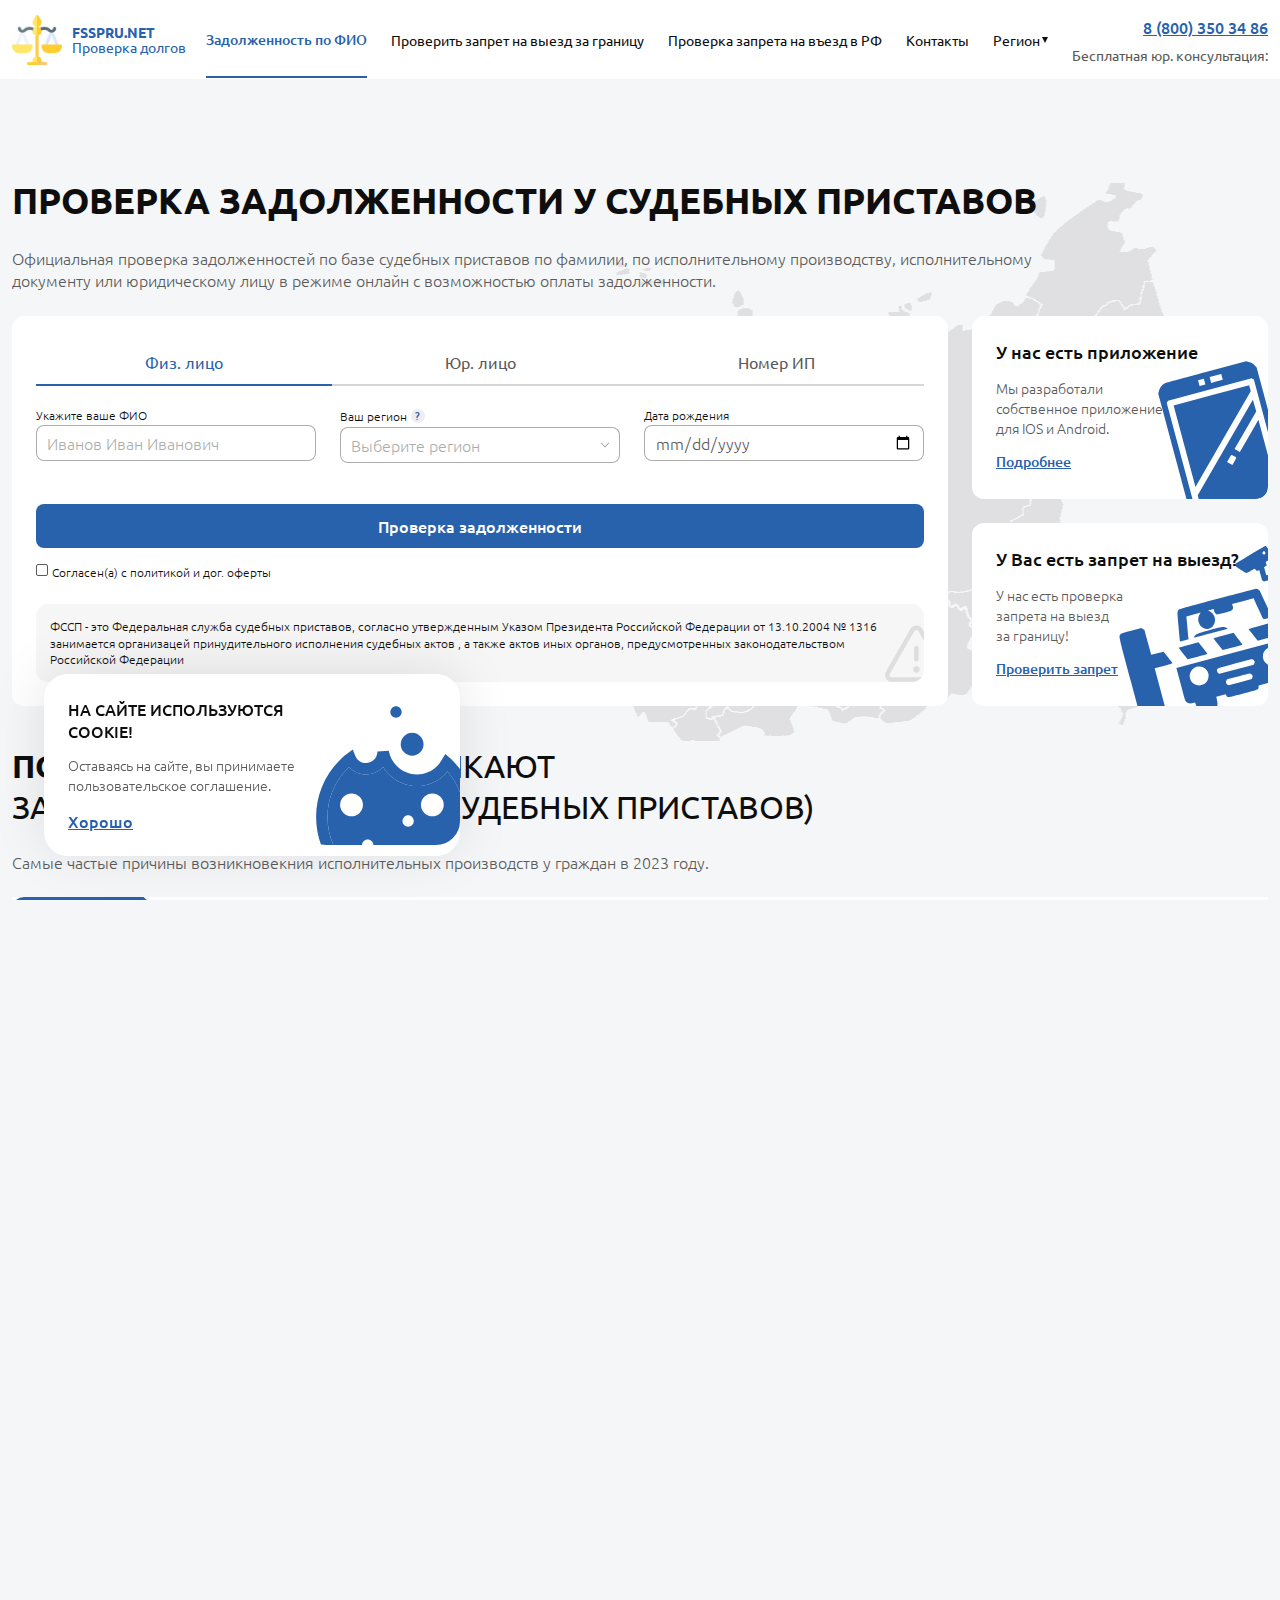
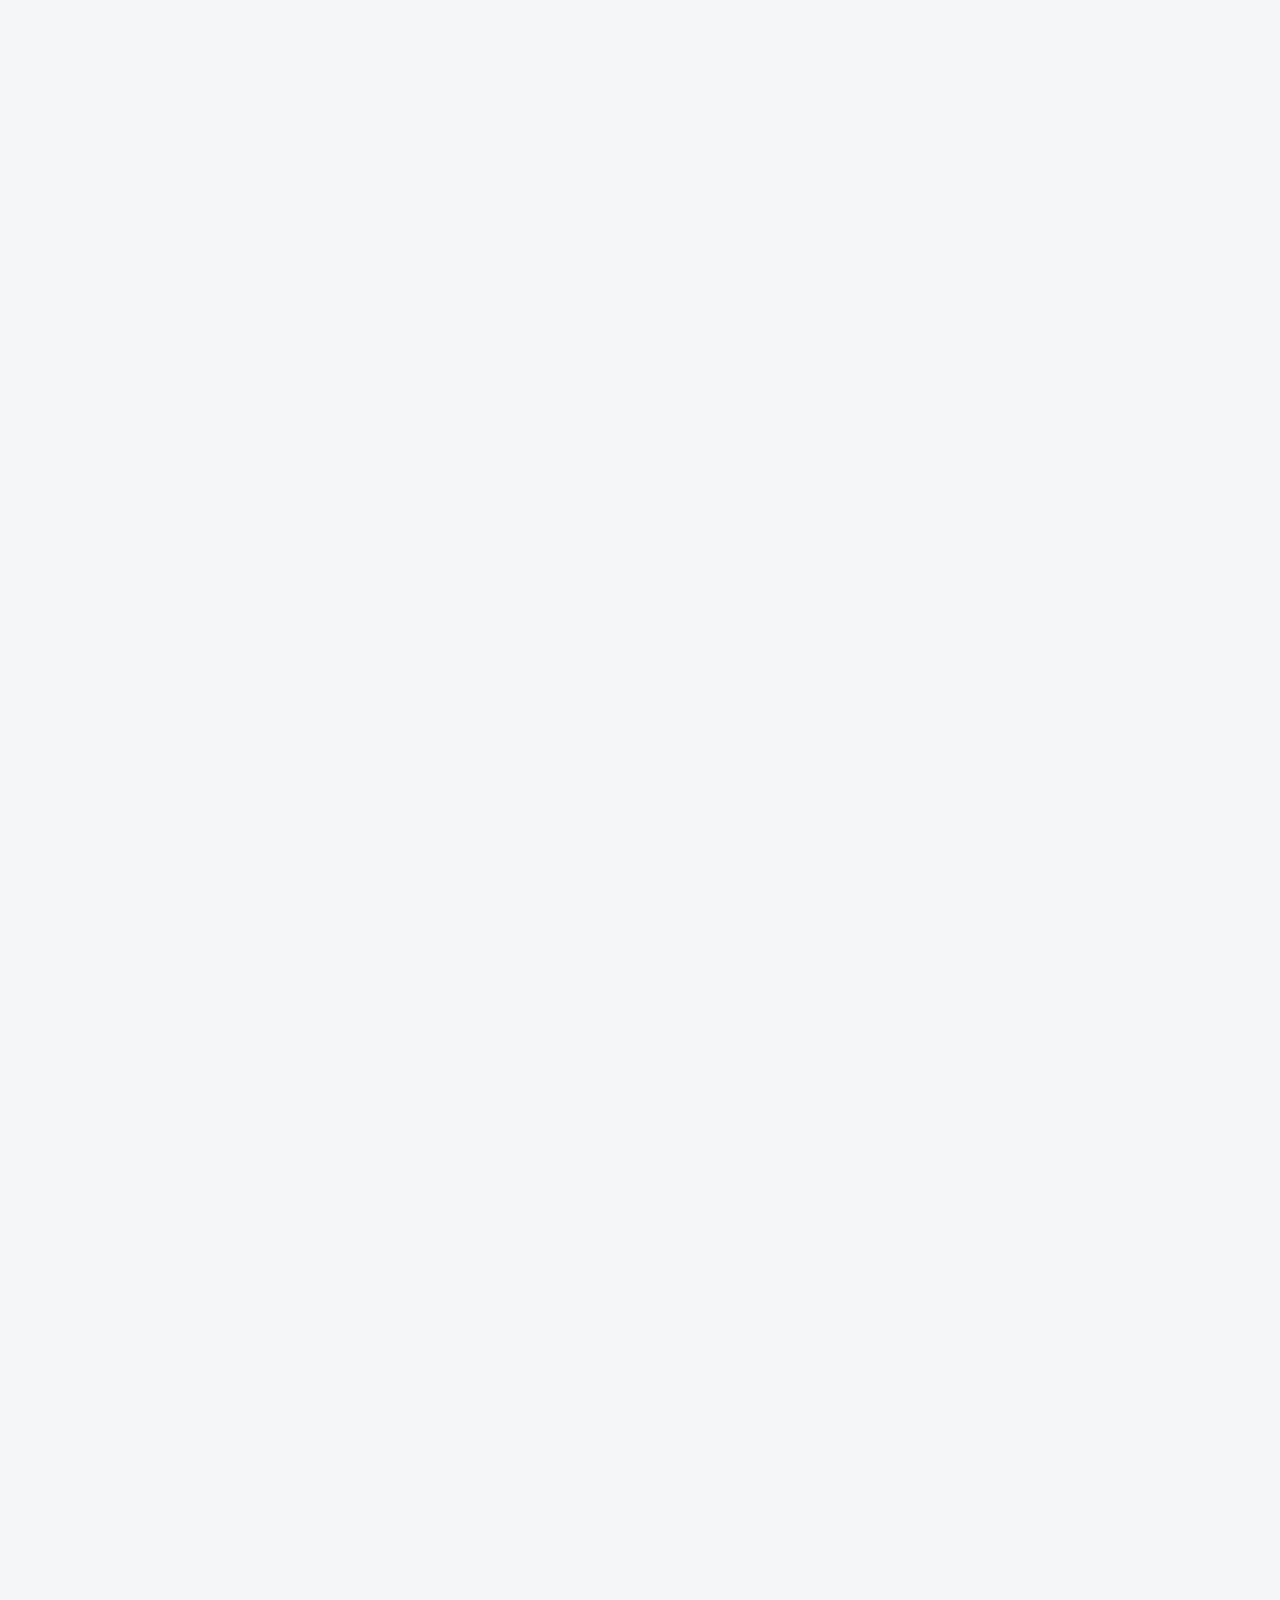
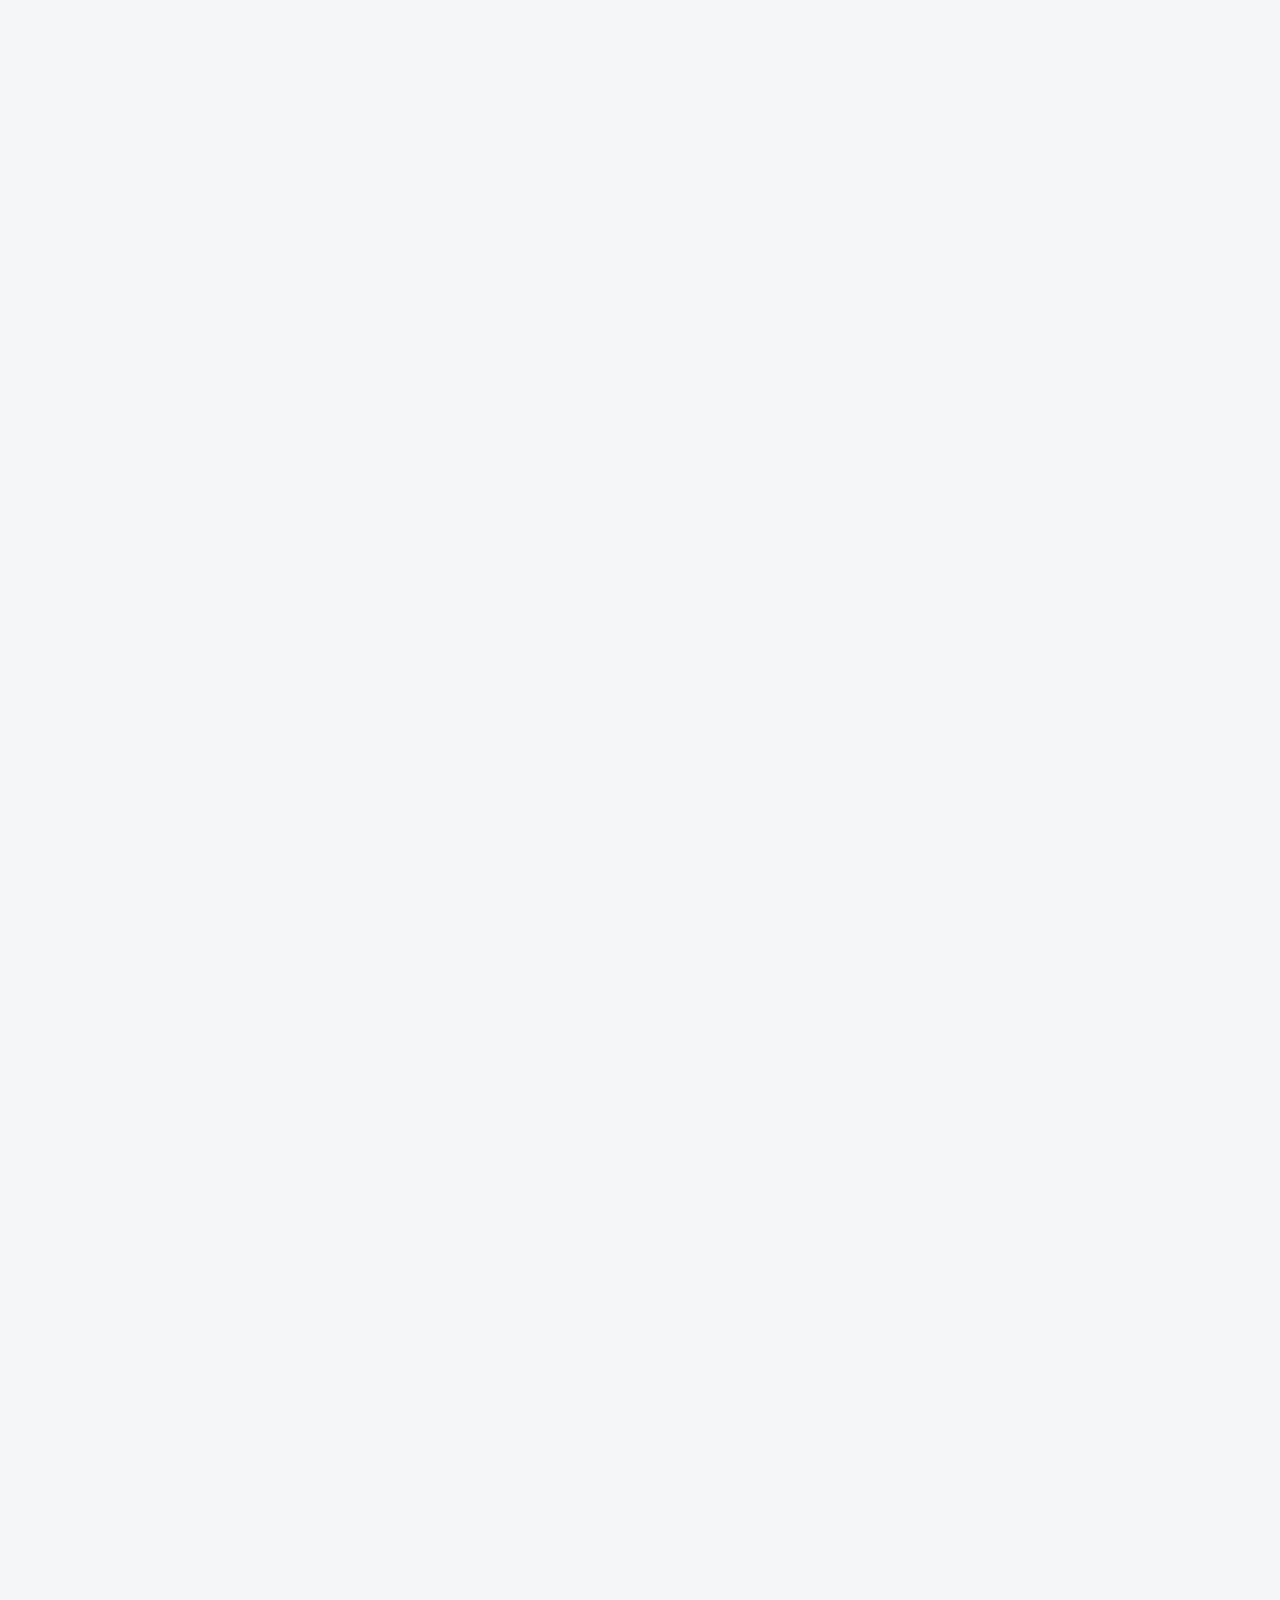
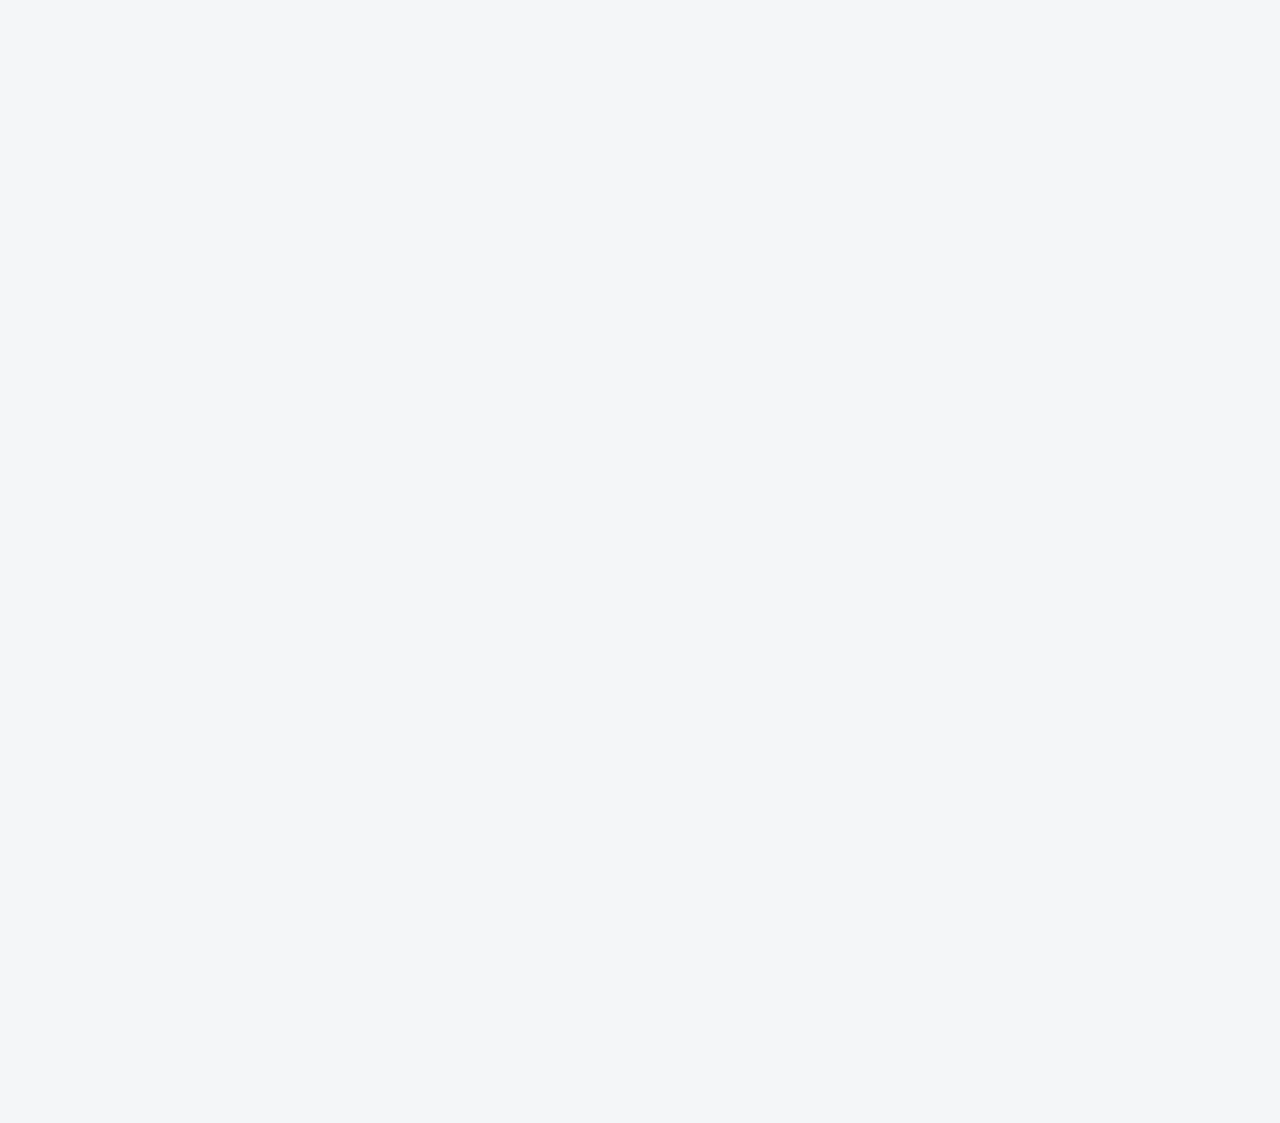
==== index.html @ 17fc7fad "+ 2 pages" ====
<!DOCTYPE html>
<html lang="ru">

<head>
	<meta charset="UTF-8">
	<meta http-equiv="X-UA-Compatible" content="IE=edge">
	<meta name="viewport" content="width=device-width, initial-scale=1.0">
	<title>ФССП проверка задолженности по фамилии - служба судебных приставов</title>
	<meta name="description"
		content="Онлайн проверка задолженности по базе службы судебных приставов за 5 минут с возможностью оплаты исполнительных производств за 2 минуты счеками OFD, поиск по юр. лицу" />
	<meta name="keywords" content="фссп, фссп проверка задолженности, судебный пристав" />
	<meta property="og:title" content="ФССП проверка задолженности по фамилии - служба судебных приставов" />
	<meta property="og:description"
		content="Онлайн проверка задолженности по базе службы судебных приставов за 5 минут с возможностью оплаты исполнительных производств за 2 минуты счеками OFD, поиск по юр. лицу" />
	<meta property="og:type" content="website" />
	<meta property="og:url" content="https://fsspru.net/" />
	<meta property="og:image" content="apple-touch-icon.png" />
	<link rel="shortcut icon" href="favicon.ico">
	<link rel="apple-touch-icon" sizes="144x144" href="apple-touch-icon.png">
	<link rel="icon" type="image/png" sizes="32x32" href="favicon-32x32.png">
	<link rel="icon" type="image/png" sizes="16x16" href="favicon-16x16.png">
	<link rel="manifest" href="site.webmanifest.txt">
	<link rel="mask-icon" href="safari-pinned-tab.svg" color="#5bbad5">
	<meta name="msapplication-TileColor" content="#da532c">
	<meta name="theme-color" content="#ffffff">
	<script type="application/ld+json">
    {
      "@context": "https://schema.org",
      "@type": "Organization",
      "url": "https://fsspru.net/",
      "logo": "https://fsspru.net/img/logo.png"
    }
  </script>

	<!-- add plugins css -->
	<link rel="stylesheet" href="css/bootstrap.min.css">
	<link rel="stylesheet" href="css/slick.css">
	<!-- add plugins css end -->

	<link rel="stylesheet" href="css/style.css">
	<link rel="stylesheet" href="css/header.css">
	<link rel="stylesheet" href="css/footer.css">
	<link rel="stylesheet" href="css/main.css">
	<link rel="stylesheet" href="css/media.css">
</head>

<body>

	<div id="pageloaderDebtsCheck" style="  background: rgba(100, 100, 100, 0.8);
	  display: none;
	  height: 100%;
	  position: fixed;
	  width: 100%;
	  z-index: 1000;">
		<div class="close-square" style="  position: relative;
	  width: 25%;
	  height: 300px;
	  background-color: #EFF0F2;
	  z-index: 1100;
	  margin: 200px auto auto;
	">
			<div class="close-btn" id="close-btn" style="cursor: pointer; position: absolute; right: 0;">
				<svg xmlns="http://www.w3.org/2000/svg" viewBox="0 0 64 64" aria-labelledby="title" aria-describedby="desc"
					role="img" xmlns:xlink="http://www.w3.org/1999/xlink">
					<title>Exit</title>
					<path fill="red" data-name="layer1"
						d="M51 17.25L46.75 13 32 27.75 17.25 13 13 17.25 27.75 32 13 46.75 17.25 51 32 36.25 46.75 51 51 46.75 36.25 32 51 17.25z">
					</path>
				</svg>
			</div>
			<div class="lds-dual-ring"></div>
		</div>
	</div>

	<nav class="navbar navbar-expand-md navbar-light fixed-top navbar-header">
		<div class="wrapperHeader">
			<div class="wrapperLogoAndBtn">
				<a class="navbar-brand wrapperLogo" href="index.html">
					<img src="img/logotip.png" class="logo" alt loading="lazy">
					<div class="textHeader">
						<strong>FSSPRU.NET</strong>
						<br>Проверка долгов
					</div>
				</a>
				<button class="navbar-toggler" type="button" data-toggle="collapse" data-target="#navbarText"
					aria-controls="navbarText" aria-expanded="false" aria-label="Toggle navigation">
					<span class="navbar-toggler-icon"></span>
				</button>
			</div>
			<div class="collapse navbar-collapse justify-content-between" id="navbarText">
				<ul class="nav navbar-nav wrapperLinksHeader align-items-center justify-content-between">
					<li class="nav-item"><a class="nav-link itemHeader active" href="index.html">Задолженность по ФИО</a></li>
					<li class="nav-item"><a class="nav-link itemHeader" href="proverit-zapret-na-vyezd-za-granitsu.html">Проверить
							запрет на выезд за границу</a></li>
					<li class="nav-item"><a class="nav-link itemHeader" href="proverit-zapret-na-vezd-v-rf.html">Проверка запрета
							на въезд в РФ</a></li>
					<li class="nav-item"><a class="nav-link itemHeader" href="kontakty.html">Контакты</a></li>
					<li class="nav-item dropdown"><a class="nav-link itemHeader dropdown-toggle" href="index.html#"
							data-toggle="dropdown">Регион
							<!-- <span class="caret"></span> -->
						</a>
						<div id="w2" class="dropdown-menu-left dropdown-menu">
							<div class="scroll-vertical">
								<a class="dropdown-item" href="region/altayskiy-kray.html">Алтайский край</a>
								<a class="dropdown-item" href="region/amurskaya-oblast.html">Амурская область</a>
								<a class="dropdown-item" href="region/arkhangelskaya-oblast.html">Архангельская область</a>
								<a class="dropdown-item" href="region/astrakhanskaya-oblast.html">Астраханская область</a>
								<a class="dropdown-item" href="region/belgorodskaya-oblast.html">Белгородская область</a>
								<a class="dropdown-item" href="region/bryanskaya-oblast.html">Брянская область</a>
								<a class="dropdown-item" href="region/vladimirskaya-oblast.html">Владимирская область</a>
								<a class="dropdown-item" href="region/volgogradskaya-oblast.html">Волгоградская область</a>
								<a class="dropdown-item" href="region/vologodskaya-oblast.html">Вологодская область</a>
								<a class="dropdown-item" href="region/voronezhskaya-oblast.html">Воронежская область</a>
								<a class="dropdown-item" href="region/yevreyskaya-avtonomnaya-oblast.html">Еврейская А.обл.</a>
								<a class="dropdown-item" href="region/zabaykalskiy-kray.html">Забайкальский край</a>
								<a class="dropdown-item" href="region/ivanovskaya-oblast.html">Ивановская область</a>
								<a class="dropdown-item" href="region/irkutskaya-oblast.html">Иркутская область</a>
								<a class="dropdown-item" href="region/kabardino-balkarskaya-respublika.html">Кабардино-Балкарская
									Республика</a>
								<a class="dropdown-item" href="region/kaliningradskaya-oblast.html">Калининградская область</a>
								<a class="dropdown-item" href="region/kaluzhskaya-oblast.html">Калужская область</a>
								<a class="dropdown-item" href="region/kamchatskiy-kray.html">Камчатский край</a>
								<a class="dropdown-item" href="region/karachayevo-cherkesskaya-respublika.html">Карачаево-Черкесская
									Республика</a>
								<a class="dropdown-item" href="region/kemerovskaya-oblast.html">Кемеровская область</a>
								<a class="dropdown-item" href="region/kirovskaya-oblast.html">Кировская область</a>
								<a class="dropdown-item" href="region/kostromskaya-oblast.html">Костромская область</a>
								<a class="dropdown-item" href="region/krasnodarskiy-kray.html">Краснодарский край</a>
								<a class="dropdown-item" href="region/krasnoyarskiy-kray.html">Красноярский край</a>
								<a class="dropdown-item" href="region/kurganskaya-oblast.html">Курганская область</a>
								<a class="dropdown-item" href="region/kurskaya-oblast.html">Курская область</a>
								<a class="dropdown-item" href="region/leningradskaya-oblast.html">Ленинградская область</a>
								<a class="dropdown-item" href="region/lipetskaya-oblast.html">Липецкая область</a>
								<a class="dropdown-item" href="region/magadanskaya-oblast.html">Магаданская область</a>
								<a class="dropdown-item" href="region/moskva.html">Москва</a>
								<a class="dropdown-item" href="region/moskovskaya-oblast.html">Московская область</a>
								<a class="dropdown-item" href="region/murmanskaya-oblast.html">Мурманская область</a>
								<a class="dropdown-item" href="region/nenetskiy-avtonomnyy-okrug.html">Ненецкий АО</a>
								<a class="dropdown-item" href="region/nizhegorodskaya-oblast.html">Нижегородская область</a>
								<a class="dropdown-item" href="region/novgorodskaya-oblast.html">Новгородская область</a>
								<a class="dropdown-item" href="region/novosibirskaya-oblast.html">Новосибирская область</a>
								<a class="dropdown-item" href="region/omskaya-oblast.html">Омская область</a>
								<a class="dropdown-item" href="region/orenburgskaya-oblast.html">Оренбургская область</a>
								<a class="dropdown-item" href="region/orlovskaya-oblast.html">Орловская область</a>
								<a class="dropdown-item" href="region/penzenskaya-oblast.html">Пензенская область</a>
								<a class="dropdown-item" href="region/permskiy-kray.html">Пермский край</a>
								<a class="dropdown-item" href="region/primorskiy-kray.html">Приморский край</a>
								<a class="dropdown-item" href="region/pskovskaya-oblast.html">Псковская область</a>
								<a class="dropdown-item" href="region/adygey-respublika.html">Республика Адыгея (Адыгея)</a>
								<a class="dropdown-item" href="region/altay-respublika.html">Республика Алтай</a>
								<a class="dropdown-item" href="region/bashkortostan-respublika.html">Республика Башкортостан</a>
								<a class="dropdown-item" href="region/buryatiya-respublika.html">Республика Бурятия</a>
								<a class="dropdown-item" href="region/dagestan-respublika.html">Республика Дагестан</a>
								<a class="dropdown-item" href="region/ingushetiya-respublika.html">Республика Ингушетия</a>
								<a class="dropdown-item" href="region/kalmykiya-respublika.html">Республика Калмыкия</a>
								<a class="dropdown-item" href="region/kareliya-respublika.html">Республика Карелия</a>
								<a class="dropdown-item" href="region/komi-respublika.html">Республика Коми</a>
								<a class="dropdown-item" href="region/avtonomnaya-respublika-krym.html">Республика Крым</a>
								<a class="dropdown-item" href="region/mariy-el-respublika.html">Республика Марий Эл</a>
								<a class="dropdown-item" href="region/mordoviya-respublika.html">Республика Мордовия</a>
								<a class="dropdown-item" href="region/saha-respublika.html">Республика Саха (Якутия)</a>
								<a class="dropdown-item" href="region/severnaya-osetiya-respublika.html">Республика Северная Осетия</a>
								<a class="dropdown-item" href="region/tatarstan-respublika.html">Республика Татарстан</a>
								<a class="dropdown-item" href="region/tyva-respublika.html">Республика Тыва</a>
								<a class="dropdown-item" href="region/khakasiya-respublika.html">Республика Хакасия</a>
								<a class="dropdown-item" href="region/rostovskaya-oblast.html">Ростовская область</a>
								<a class="dropdown-item" href="region/ryazanskaya-oblast.html">Рязанская область</a>
								<a class="dropdown-item" href="region/samarskaya-oblast.html">Самарская область</a>
								<a class="dropdown-item" href="region/sankt-peterburg.html">Санкт-Петербург</a>
								<a class="dropdown-item" href="region/saratovskaya-oblast.html">Саратовская область</a>
								<a class="dropdown-item" href="region/sakhalinskaya-oblast.html">Сахалинская область</a>
								<a class="dropdown-item" href="region/sverdlovskaya-oblast.html">Свердловская область</a>
								<a class="dropdown-item" href="region/sevastopol.html">Севастополь</a>
								<a class="dropdown-item" href="region/smolenskaya-oblast.html">Смоленская область</a>
								<a class="dropdown-item" href="region/stavropolskiy-kray.html">Ставропольский край</a>
								<a class="dropdown-item" href="region/tambovskaya-oblast.html">Тамбовская область</a>
								<a class="dropdown-item" href="region/tverskaya-oblast.html">Тверская область</a>
								<a class="dropdown-item" href="region/tomskaya-oblast.html">Томская область</a>
								<a class="dropdown-item" href="region/tulskaya-oblast.html">Тульская область</a>
								<a class="dropdown-item" href="region/tyumenskaya-oblast.html">Тюменская область</a>
								<a class="dropdown-item" href="region/udmurtskaya-respublika.html">Удмуртская Республика</a>
								<a class="dropdown-item" href="region/ulyanovskaya-oblast.html">Ульяновская область</a>
								<a class="dropdown-item" href="region/khabarovskiy-kray.html">Хабаровский край</a>
								<a class="dropdown-item" href="region/khanty-mansiyskiy-avtonomnyy-okrug.html">Ханты-Мансийский АО</a>
								<a class="dropdown-item" href="region/chelyabinskaya-oblast.html">Челябинская область</a>
								<a class="dropdown-item" href="region/chechenskaya-respublika.html">Чеченская Республика</a>
								<a class="dropdown-item" href="region/chuvashskaya-respublika.html">Чувашская Республика</a>
								<a class="dropdown-item" href="region/chukotskiy-avtonomnyy-okrug.html">Чукотский АО</a>
								<a class="dropdown-item" href="region/yamalo-nenetskiy-avtonomnyy-okrug.html">Ямало-Ненецкий АО</a>
								<a class="dropdown-item" href="region/yaroslavskaya-oblast.html">Ярославская область</a>
							</div>
						</div>
					</li>
				</ul>
				<div class="phoneHeader">
					<a href="tel:88003503486">8 (800) 350 34 86</a>
					<span>Бесплатная юр. консультация:</span>
				</div>
			</div>
		</div>
	</nav>

	<div class="mainWrapper">
		<div class="content">
			<main class="home" id="blockCheck">
				<div class="container">
					<div class="row">
						<div class="col-12 col-lg-10">
							<h1 class="titleHome">
								<strong>Проверка задолженности</strong> у судебных приставов
							</h1>
							<div class="descHome">
								<p>Официальная проверка задолженностей по базе судебных приставов по фамилии, по исполнительному
									производству,
									исполнительному документу или юридическому лицу в режиме онлайн с возможностью оплаты задолженности.
								</p>
							</div>
						</div>
					</div>

					<div class="row">
						<div class="col-12 col-lg-9">
							<div class="debtОfBailiffs card">
								<form action="/iss" class="tabs tabs-form home-form" id="fsspcheck" method="post">
									<div class="row">
										<div class="col-12">
											<ul class="nav nav-pills nav-tabs wrapperRadioHome tabs__head" id="pills-tab" role="tablist">
												<li class="nav-item" role="presentation">
													<a class="nav-link active" id="individual" data-toggle="pill" href="#pills-individual"
														role="tab" aria-controls="pills-individual" aria-selected="true">Физ. лицо</a>
												</li>
												<li class="nav-item" role="presentation">
													<a class="nav-link" id="entity" data-toggle="pill" href="#pills-entity" role="tab"
														aria-controls="pills-entity" aria-selected="false">Юр. лицо</a>
												</li>
												<li class="nav-item" role="presentation">
													<a class="nav-link" id="ipNumber" data-toggle="pill" href="#pills-ipNumber" role="tab"
														aria-controls="pills-ipNumber" aria-selected="false">Номер ИП</a>
												</li>
											</ul>
											<div class="tab-content tabs__content" id="pills-tabContent">
												<div class="tab-pane fade show active" id="pills-individual" role="tabpanel"
													aria-labelledby="individual">
													<div class="row">
														<div class="col-12 col-sm-6 col-lg-4 mb-24">
															<div class="form-group">
																<label for="fio">
																	<span class="input-title">
																		Укажите ваше ФИО
																	</span>
																</label>
																<input type="text" class="form-control" placeholder="Иванов Иван Иванович" id="fio"
																	name="fio" required="required">

																<div class="dropdown-menu dropdown-menu-result">
																	<div class="dropdown-menu-result__head">
																		<p>Выберите вариант или продолжите ввод</p>
																	</div>

																	<ul class="list-result my-ul">
																		<li><a href="#"><span class="color-accent">Эду</span>ард</a></li>
																		<li><a href="#"><span class="color-accent">Эду</span>ард</a></li>
																		<li><a href="#"><span class="color-accent">Эду</span>ард</a></li>
																		<li><a href="#"><span class="color-accent">Эду</span>ард</a></li>
																		<li><a href="#"><span class="color-accent">Эду</span>ард</a></li>
																	</ul>
																</div>
															</div>
														</div>
														<div class="col-12 col-sm-6 col-lg-4 mb-24">
															<div class="form-group">
																<label for="regionNumberID">
																	<span class="input-title">
																		Ваш регион <span class="tooltip-wrapper"><span class="btn-tooptip">?</span><span
																				class="tooltip-box">Укажите
																				один из
																				вариантов: регион проживания, временного нахождения или постоянной
																				регистрации!</span></span>
																	</span>
																</label>
																<div class="dropdown dropdown-regions">
																	<input type="text" class="form-control input-dropdown" name="regionNumberID"
																		id="regionNumberID" required="required" placeholder="Выберите регион">
																	<div class="dropdown-menu">
																		<div class="scroll-vertical">
																			<a class="dropdown-item" href="region/altayskiy-kray.html">Алтайский край</a>
																			<a class="dropdown-item" href="region/amurskaya-oblast.html">Амурская область</a>
																			<a class="dropdown-item" href="region/arkhangelskaya-oblast.html">Архангельская
																				область</a>
																			<a class="dropdown-item" href="region/astrakhanskaya-oblast.html">Астраханская
																				область</a>
																			<a class="dropdown-item" href="region/belgorodskaya-oblast.html">Белгородская
																				область</a>
																			<a class="dropdown-item" href="region/bryanskaya-oblast.html">Брянская область</a>
																			<a class="dropdown-item" href="region/vladimirskaya-oblast.html">Владимирская
																				область</a>
																			<a class="dropdown-item" href="region/volgogradskaya-oblast.html">Волгоградская
																				область</a>
																			<a class="dropdown-item" href="region/vologodskaya-oblast.html">Вологодская
																				область</a>
																			<a class="dropdown-item" href="region/voronezhskaya-oblast.html">Воронежская
																				область</a>
																			<a class="dropdown-item"
																				href="region/yevreyskaya-avtonomnaya-oblast.html">Еврейская
																				А.обл.</a>
																			<a class="dropdown-item" href="region/zabaykalskiy-kray.html">Забайкальский
																				край</a>
																			<a class="dropdown-item" href="region/ivanovskaya-oblast.html">Ивановская
																				область</a>
																			<a class="dropdown-item" href="region/irkutskaya-oblast.html">Иркутская
																				область</a>
																			<a class="dropdown-item"
																				href="region/kabardino-balkarskaya-respublika.html">Кабардино-Балкарская
																				Республика</a>
																			<a class="dropdown-item"
																				href="region/kaliningradskaya-oblast.html">Калининградская
																				область</a>
																			<a class="dropdown-item" href="region/kaluzhskaya-oblast.html">Калужская
																				область</a>
																			<a class="dropdown-item" href="region/kamchatskiy-kray.html">Камчатский край</a>
																			<a class="dropdown-item"
																				href="region/karachayevo-cherkesskaya-respublika.html">Карачаево-Черкесская
																				Республика</a>
																			<a class="dropdown-item" href="region/kemerovskaya-oblast.html">Кемеровская
																				область</a>
																			<a class="dropdown-item" href="region/kirovskaya-oblast.html">Кировская
																				область</a>
																			<a class="dropdown-item" href="region/kostromskaya-oblast.html">Костромская
																				область</a>
																			<a class="dropdown-item" href="region/krasnodarskiy-kray.html">Краснодарский
																				край</a>
																			<a class="dropdown-item" href="region/krasnoyarskiy-kray.html">Красноярский
																				край</a>
																			<a class="dropdown-item" href="region/kurganskaya-oblast.html">Курганская
																				область</a>
																			<a class="dropdown-item" href="region/kurskaya-oblast.html">Курская область</a>
																			<a class="dropdown-item" href="region/leningradskaya-oblast.html">Ленинградская
																				область</a>
																			<a class="dropdown-item" href="region/lipetskaya-oblast.html">Липецкая область</a>
																			<a class="dropdown-item" href="region/magadanskaya-oblast.html">Магаданская
																				область</a>
																			<a class="dropdown-item" href="region/moskva.html">Москва</a>
																			<a class="dropdown-item" href="region/moskovskaya-oblast.html">Московская
																				область</a>
																			<a class="dropdown-item" href="region/murmanskaya-oblast.html">Мурманская
																				область</a>
																			<a class="dropdown-item" href="region/nenetskiy-avtonomnyy-okrug.html">Ненецкий
																				АО</a>
																			<a class="dropdown-item" href="region/nizhegorodskaya-oblast.html">Нижегородская
																				область</a>
																			<a class="dropdown-item" href="region/novgorodskaya-oblast.html">Новгородская
																				область</a>
																			<a class="dropdown-item" href="region/novosibirskaya-oblast.html">Новосибирская
																				область</a>
																			<a class="dropdown-item" href="region/omskaya-oblast.html">Омская область</a>
																			<a class="dropdown-item" href="region/orenburgskaya-oblast.html">Оренбургская
																				область</a>
																			<a class="dropdown-item" href="region/orlovskaya-oblast.html">Орловская
																				область</a>
																			<a class="dropdown-item" href="region/penzenskaya-oblast.html">Пензенская
																				область</a>
																			<a class="dropdown-item" href="region/permskiy-kray.html">Пермский край</a>
																			<a class="dropdown-item" href="region/primorskiy-kray.html">Приморский край</a>
																			<a class="dropdown-item" href="region/pskovskaya-oblast.html">Псковская
																				область</a>
																			<a class="dropdown-item" href="region/adygey-respublika.html">Республика Адыгея
																				(Адыгея)</a>
																			<a class="dropdown-item" href="region/altay-respublika.html">Республика Алтай</a>
																			<a class="dropdown-item" href="region/bashkortostan-respublika.html">Республика
																				Башкортостан</a>
																			<a class="dropdown-item" href="region/buryatiya-respublika.html">Республика
																				Бурятия</a>
																			<a class="dropdown-item" href="region/dagestan-respublika.html">Республика
																				Дагестан</a>
																			<a class="dropdown-item" href="region/ingushetiya-respublika.html">Республика
																				Ингушетия</a>
																			<a class="dropdown-item" href="region/kalmykiya-respublika.html">Республика
																				Калмыкия</a>
																			<a class="dropdown-item" href="region/kareliya-respublika.html">Республика
																				Карелия</a>
																			<a class="dropdown-item" href="region/komi-respublika.html">Республика Коми</a>
																			<a class="dropdown-item" href="region/avtonomnaya-respublika-krym.html">Республика
																				Крым</a>
																			<a class="dropdown-item" href="region/mariy-el-respublika.html">Республика Марий
																				Эл</a>
																			<a class="dropdown-item" href="region/mordoviya-respublika.html">Республика
																				Мордовия</a>
																			<a class="dropdown-item" href="region/saha-respublika.html">Республика Саха
																				(Якутия)</a>
																			<a class="dropdown-item"
																				href="region/severnaya-osetiya-respublika.html">Республика
																				Северная Осетия</a>
																			<a class="dropdown-item" href="region/tatarstan-respublika.html">Республика
																				Татарстан</a>
																			<a class="dropdown-item" href="region/tyva-respublika.html">Республика Тыва</a>
																			<a class="dropdown-item" href="region/khakasiya-respublika.html">Республика
																				Хакасия</a>
																			<a class="dropdown-item" href="region/rostovskaya-oblast.html">Ростовская
																				область</a>
																			<a class="dropdown-item" href="region/ryazanskaya-oblast.html">Рязанская
																				область</a>
																			<a class="dropdown-item" href="region/samarskaya-oblast.html">Самарская
																				область</a>
																			<a class="dropdown-item" href="region/sankt-peterburg.html">Санкт-Петербург</a>
																			<a class="dropdown-item" href="region/saratovskaya-oblast.html">Саратовская
																				область</a>
																			<a class="dropdown-item" href="region/sakhalinskaya-oblast.html">Сахалинская
																				область</a>
																			<a class="dropdown-item" href="region/sverdlovskaya-oblast.html">Свердловская
																				область</a>
																			<a class="dropdown-item" href="region/sevastopol.html">Севастополь</a>
																			<a class="dropdown-item" href="region/smolenskaya-oblast.html">Смоленская
																				область</a>
																			<a class="dropdown-item" href="region/stavropolskiy-kray.html">Ставропольский
																				край</a>
																			<a class="dropdown-item" href="region/tambovskaya-oblast.html">Тамбовская
																				область</a>
																			<a class="dropdown-item" href="region/tverskaya-oblast.html">Тверская область</a>
																			<a class="dropdown-item" href="region/tomskaya-oblast.html">Томская область</a>
																			<a class="dropdown-item" href="region/tulskaya-oblast.html">Тульская область</a>
																			<a class="dropdown-item" href="region/tyumenskaya-oblast.html">Тюменская
																				область</a>
																			<a class="dropdown-item" href="region/udmurtskaya-respublika.html">Удмуртская
																				Республика</a>
																			<a class="dropdown-item" href="region/ulyanovskaya-oblast.html">Ульяновская
																				область</a>
																			<a class="dropdown-item" href="region/khabarovskiy-kray.html">Хабаровский край</a>
																			<a class="dropdown-item"
																				href="region/khanty-mansiyskiy-avtonomnyy-okrug.html">Ханты-Мансийский АО</a>
																			<a class="dropdown-item" href="region/chelyabinskaya-oblast.html">Челябинская
																				область</a>
																			<a class="dropdown-item" href="region/chechenskaya-respublika.html">Чеченская
																				Республика</a>
																			<a class="dropdown-item" href="region/chuvashskaya-respublika.html">Чувашская
																				Республика</a>
																			<a class="dropdown-item" href="region/chukotskiy-avtonomnyy-okrug.html">Чукотский
																				АО</a>
																			<a class="dropdown-item"
																				href="region/yamalo-nenetskiy-avtonomnyy-okrug.html">Ямало-Ненецкий АО</a>
																			<a class="dropdown-item" href="region/yaroslavskaya-oblast.html">Ярославская
																				область</a>
																		</div>
																	</div>
																</div>
															</div>
														</div>
														<div class="col-12 col-sm-6 col-lg-4 mb-24">
															<div class="form-group">
																<label for="inputBirthDay">
																	<span class="input-title">Дата рождения</span>
																</label>
																<input type="date" class="form-control datepicker" placeholder="ДД.ММ.ГГ"
																	name="inputBirthDay" id="inputBirthDay">
															</div>
														</div>
													</div>
												</div>

												<div class="tab-pane fade" id="pills-entity" role="tabpanel" aria-labelledby="entity">
													<div class="row">
														<div class="col-12 col-sm-6 col-lg-4 mb-24">
															<div class="form-group">
																<label for="businessName" class="error-label">
																	<span class="input-title">
																		Наименование предприятия:
																	</span>
																</label>
																<input type="text" class="form-control" placeholder="ООО “Ромашка”" name="businessName"
																	id="businessName" required="required">
																<div class="error-box">Неправильно заполненно имя</div>
															</div>
														</div>
														<div class="col-12 col-sm-6 col-lg-4 mb-24">
															<div class="form-group">
																<label for="regionNumberID">
																	<span class="input-title">
																		Ваш регион <span class="tooltip-wrapper"><span class="btn-tooptip">?</span><span
																				class="tooltip-box">Укажите
																				один из
																				вариантов: регион проживания, временного нахождения или постоянной
																				регистрации!</span></span>
																	</span>
																</label>
																<div class="dropdown dropdown-regions">
																	<input type="text" class="form-control input-dropdown" name="regionNumberID"
																		id="regionNumberID" required="required" placeholder="Выберите регион">
																	<div class="dropdown-menu">
																		<div class="scroll-vertical">
																			<a class="dropdown-item" href="region/altayskiy-kray.html">Алтайский край</a>
																			<a class="dropdown-item" href="region/amurskaya-oblast.html">Амурская область</a>
																			<a class="dropdown-item" href="region/arkhangelskaya-oblast.html">Архангельская
																				область</a>
																			<a class="dropdown-item" href="region/astrakhanskaya-oblast.html">Астраханская
																				область</a>
																			<a class="dropdown-item" href="region/belgorodskaya-oblast.html">Белгородская
																				область</a>
																			<a class="dropdown-item" href="region/bryanskaya-oblast.html">Брянская область</a>
																			<a class="dropdown-item" href="region/vladimirskaya-oblast.html">Владимирская
																				область</a>
																			<a class="dropdown-item" href="region/volgogradskaya-oblast.html">Волгоградская
																				область</a>
																			<a class="dropdown-item" href="region/vologodskaya-oblast.html">Вологодская
																				область</a>
																			<a class="dropdown-item" href="region/voronezhskaya-oblast.html">Воронежская
																				область</a>
																			<a class="dropdown-item"
																				href="region/yevreyskaya-avtonomnaya-oblast.html">Еврейская
																				А.обл.</a>
																			<a class="dropdown-item" href="region/zabaykalskiy-kray.html">Забайкальский
																				край</a>
																			<a class="dropdown-item" href="region/ivanovskaya-oblast.html">Ивановская
																				область</a>
																			<a class="dropdown-item" href="region/irkutskaya-oblast.html">Иркутская
																				область</a>
																			<a class="dropdown-item"
																				href="region/kabardino-balkarskaya-respublika.html">Кабардино-Балкарская
																				Республика</a>
																			<a class="dropdown-item"
																				href="region/kaliningradskaya-oblast.html">Калининградская
																				область</a>
																			<a class="dropdown-item" href="region/kaluzhskaya-oblast.html">Калужская
																				область</a>
																			<a class="dropdown-item" href="region/kamchatskiy-kray.html">Камчатский край</a>
																			<a class="dropdown-item"
																				href="region/karachayevo-cherkesskaya-respublika.html">Карачаево-Черкесская
																				Республика</a>
																			<a class="dropdown-item" href="region/kemerovskaya-oblast.html">Кемеровская
																				область</a>
																			<a class="dropdown-item" href="region/kirovskaya-oblast.html">Кировская
																				область</a>
																			<a class="dropdown-item" href="region/kostromskaya-oblast.html">Костромская
																				область</a>
																			<a class="dropdown-item" href="region/krasnodarskiy-kray.html">Краснодарский
																				край</a>
																			<a class="dropdown-item" href="region/krasnoyarskiy-kray.html">Красноярский
																				край</a>
																			<a class="dropdown-item" href="region/kurganskaya-oblast.html">Курганская
																				область</a>
																			<a class="dropdown-item" href="region/kurskaya-oblast.html">Курская область</a>
																			<a class="dropdown-item" href="region/leningradskaya-oblast.html">Ленинградская
																				область</a>
																			<a class="dropdown-item" href="region/lipetskaya-oblast.html">Липецкая область</a>
																			<a class="dropdown-item" href="region/magadanskaya-oblast.html">Магаданская
																				область</a>
																			<a class="dropdown-item" href="region/moskva.html">Москва</a>
																			<a class="dropdown-item" href="region/moskovskaya-oblast.html">Московская
																				область</a>
																			<a class="dropdown-item" href="region/murmanskaya-oblast.html">Мурманская
																				область</a>
																			<a class="dropdown-item" href="region/nenetskiy-avtonomnyy-okrug.html">Ненецкий
																				АО</a>
																			<a class="dropdown-item" href="region/nizhegorodskaya-oblast.html">Нижегородская
																				область</a>
																			<a class="dropdown-item" href="region/novgorodskaya-oblast.html">Новгородская
																				область</a>
																			<a class="dropdown-item" href="region/novosibirskaya-oblast.html">Новосибирская
																				область</a>
																			<a class="dropdown-item" href="region/omskaya-oblast.html">Омская область</a>
																			<a class="dropdown-item" href="region/orenburgskaya-oblast.html">Оренбургская
																				область</a>
																			<a class="dropdown-item" href="region/orlovskaya-oblast.html">Орловская
																				область</a>
																			<a class="dropdown-item" href="region/penzenskaya-oblast.html">Пензенская
																				область</a>
																			<a class="dropdown-item" href="region/permskiy-kray.html">Пермский край</a>
																			<a class="dropdown-item" href="region/primorskiy-kray.html">Приморский край</a>
																			<a class="dropdown-item" href="region/pskovskaya-oblast.html">Псковская
																				область</a>
																			<a class="dropdown-item" href="region/adygey-respublika.html">Республика Адыгея
																				(Адыгея)</a>
																			<a class="dropdown-item" href="region/altay-respublika.html">Республика Алтай</a>
																			<a class="dropdown-item" href="region/bashkortostan-respublika.html">Республика
																				Башкортостан</a>
																			<a class="dropdown-item" href="region/buryatiya-respublika.html">Республика
																				Бурятия</a>
																			<a class="dropdown-item" href="region/dagestan-respublika.html">Республика
																				Дагестан</a>
																			<a class="dropdown-item" href="region/ingushetiya-respublika.html">Республика
																				Ингушетия</a>
																			<a class="dropdown-item" href="region/kalmykiya-respublika.html">Республика
																				Калмыкия</a>
																			<a class="dropdown-item" href="region/kareliya-respublika.html">Республика
																				Карелия</a>
																			<a class="dropdown-item" href="region/komi-respublika.html">Республика Коми</a>
																			<a class="dropdown-item" href="region/avtonomnaya-respublika-krym.html">Республика
																				Крым</a>
																			<a class="dropdown-item" href="region/mariy-el-respublika.html">Республика Марий
																				Эл</a>
																			<a class="dropdown-item" href="region/mordoviya-respublika.html">Республика
																				Мордовия</a>
																			<a class="dropdown-item" href="region/saha-respublika.html">Республика Саха
																				(Якутия)</a>
																			<a class="dropdown-item"
																				href="region/severnaya-osetiya-respublika.html">Республика
																				Северная Осетия</a>
																			<a class="dropdown-item" href="region/tatarstan-respublika.html">Республика
																				Татарстан</a>
																			<a class="dropdown-item" href="region/tyva-respublika.html">Республика Тыва</a>
																			<a class="dropdown-item" href="region/khakasiya-respublika.html">Республика
																				Хакасия</a>
																			<a class="dropdown-item" href="region/rostovskaya-oblast.html">Ростовская
																				область</a>
																			<a class="dropdown-item" href="region/ryazanskaya-oblast.html">Рязанская
																				область</a>
																			<a class="dropdown-item" href="region/samarskaya-oblast.html">Самарская
																				область</a>
																			<a class="dropdown-item" href="region/sankt-peterburg.html">Санкт-Петербург</a>
																			<a class="dropdown-item" href="region/saratovskaya-oblast.html">Саратовская
																				область</a>
																			<a class="dropdown-item" href="region/sakhalinskaya-oblast.html">Сахалинская
																				область</a>
																			<a class="dropdown-item" href="region/sverdlovskaya-oblast.html">Свердловская
																				область</a>
																			<a class="dropdown-item" href="region/sevastopol.html">Севастополь</a>
																			<a class="dropdown-item" href="region/smolenskaya-oblast.html">Смоленская
																				область</a>
																			<a class="dropdown-item" href="region/stavropolskiy-kray.html">Ставропольский
																				край</a>
																			<a class="dropdown-item" href="region/tambovskaya-oblast.html">Тамбовская
																				область</a>
																			<a class="dropdown-item" href="region/tverskaya-oblast.html">Тверская область</a>
																			<a class="dropdown-item" href="region/tomskaya-oblast.html">Томская область</a>
																			<a class="dropdown-item" href="region/tulskaya-oblast.html">Тульская область</a>
																			<a class="dropdown-item" href="region/tyumenskaya-oblast.html">Тюменская
																				область</a>
																			<a class="dropdown-item" href="region/udmurtskaya-respublika.html">Удмуртская
																				Республика</a>
																			<a class="dropdown-item" href="region/ulyanovskaya-oblast.html">Ульяновская
																				область</a>
																			<a class="dropdown-item" href="region/khabarovskiy-kray.html">Хабаровский край</a>
																			<a class="dropdown-item"
																				href="region/khanty-mansiyskiy-avtonomnyy-okrug.html">Ханты-Мансийский АО</a>
																			<a class="dropdown-item" href="region/chelyabinskaya-oblast.html">Челябинская
																				область</a>
																			<a class="dropdown-item" href="region/chechenskaya-respublika.html">Чеченская
																				Республика</a>
																			<a class="dropdown-item" href="region/chuvashskaya-respublika.html">Чувашская
																				Республика</a>
																			<a class="dropdown-item" href="region/chukotskiy-avtonomnyy-okrug.html">Чукотский
																				АО</a>
																			<a class="dropdown-item"
																				href="region/yamalo-nenetskiy-avtonomnyy-okrug.html">Ямало-Ненецкий АО</a>
																			<a class="dropdown-item" href="region/yaroslavskaya-oblast.html">Ярославская
																				область</a>
																		</div>
																	</div>
																</div>
															</div>
														</div>
														<div class="col-12 col-sm-6 col-lg-4 mb-24">
															<div class="form-group">
																<label for="addressEnterprises">
																	<span class="input-title">Адрес предприятия:</span>
																</label>
																<input type="text" class="form-control" placeholder="Москва, ул. Ленина дом 22"
																	name="addressEnterprises" id="addressEnterprises">
															</div>
														</div>
													</div>
												</div>
												<div class="tab-pane fade" id="pills-ipNumber" role="tabpanel" aria-labelledby="ipNumber">
													<div class="row">
														<div class="col-12 mb-24">
															<div class="form-group">
																<label for="enforcementNumber">
																	<span class="input-title">
																		Номер исполнительного производства:
																	</span>
																	<input type="text" class="form-control"
																		placeholder="Укажите в формате n..n/yy/dd/rr или n..n/yy/ddddd-ИП"
																		name="enforcementNumber" id="enforcementNumber" required="required">
																</label>
															</div>
														</div>
													</div>
												</div>
											</div>
										</div>
									</div>
									<div class="row">
										<div class="col-12 mb-16">
											<button type="submit" data-badge="inline" class="btn btnSearch btn-accent w-100"
												onclick="ym(70699780,'reachGoal','7886789');return true;">Проверка задолженности
											</button>
										</div>

										<div class="col-12">
											<label class="form-check-label">
												<input class="form-check-input checkBoxAgreePrivacy" type="checkbox" required="required">
												<span class="checkbox-custom"></span>
												<span class="checkbox-text">Согласен(а) с политикой и дог. оферты</span>
											</label>
										</div>
									</div>

									<div class="row">
										<div class="col-12">
											<div class="formDescIndividual">
												<div class="logoText">
													ФССП - это Федеральная служба судебных приставов, согласно утвержденным Указом Президента
													Российской Федерации
													от 13.10.2004 № 1316 занимается организацей принудительного исполнения судебных актов , а
													также
													актов иных
													органов, предусмотренных законодательством Российской Федерации
												</div>
											</div>
										</div>
									</div>

								</form>
							</div>
						</div>

						<div class="col-12 col-lg-3 d-flex flex-wrap">
							<div class="blockCheck-box">
								<div class="blockCheck-box__content">
									<h3>У нас есть приложение</h3>
									<div class="box-text">
										<p>Мы разработали собственное приложение для IOS и Android.</p>
									</div>
									<a href="#" class="color-accent text-decoration-line font-500">Подробнее</a>
								</div>
								<div class="blockCheck-box__icon"><img src="img/home-icon1.svg" alt=""></div>
							</div>
							<div class="blockCheck-box">
								<div class="blockCheck-box__content">
									<h3>У Вас есть запрет на выезд?</h3>
									<div class="box-text">
										<p>У нас есть проверка запрета на выезд за границу!</p>
									</div>
									<a href="#" class="color-accent text-decoration-line font-500">Проверить запрет</a>
								</div>
								<div class="blockCheck-box__icon"><img src="img/home-icon2.svg" alt=""></div>
							</div>
						</div>
					</div>
				</div>
			</main>

			<section class="causes">
				<div class="container">
					<div class="row">
						<div class="col-12 col-lg-8">
							<h2 class="titleCardsInfo">
								<strong>По какой причине</strong> возникают задолженности в ФССП (судебных приставов)
							</h2>
							<div class="descCardsInfo">
								<p>Самые частые причины возникновекния исполнительных производств у граждан в 2023 году.</p>
							</div>
						</div>
					</div>

					<div class="row">
						<div class="col-12 mb-24">
							<div class="card cardDebtFCCP">
								<div class="card-icon">
									<img class="icoForCardTitle" src="img/sud.svg" alt="Суды в ФССП РФ" loading="lazy">
								</div>
								<div class="card-body">
									<div class="titleCardDebtFCCP">
										<h3 class="questionInAnswerAndQuestion">
											Исковые заявления и прочее
										</h3>
									</div>
									<div class="box-text">
										<p>
											При ведение судебного дела могут быть задолженности согласно исковому заявлению. Мы настоятельно
											рекомендуем оплачивать
											такие задолженности в первую очередь такие платежи могут быть переданы в ФССП Росиийской
											Федерации.
										</p>
									</div>
								</div>
							</div>
						</div>
						<div class="col-12 mb-24">
							<div class="card cardDebtFCCP">
								<div class="card-icon">
									<img class="icoForCardTitle" src="img/gibdd.svg" alt="Задолженности ГИБДД в ФССП" loading="lazy">
								</div>
								<div class="card-body">
									<div class="titleCardDebtFCCP">
										<h3 class="questionInAnswerAndQuestion">
											Штрафы ГИБДД
										</h3>
									</div>
									<div class="box-text">
										<p>
											На оплату штрафов ГИБДД выделяется срок 70 дней. Если за этот срок гражданин не оплатит штраф
											ГИБДД
											попадает в службу
											судебных приставов, если не оплатить штраф его могут списать с банковской карты. Привлечь
											к ответсвенности можно
											не позднее 1 года, максимальный срок исполнительного производства по штрафам ГИБДД 2 года.
											Для того
											чтобы штрафы ГИБДД
											не попадали к судебным приставам рекомендуем регулярно проводить проверку на наличие штрафов ГИБДД
											на сайте гибдд рф
										</p>
									</div>
								</div>
							</div>
						</div>
						<div class="col-12 mb-24">
							<div class="card cardDebtFCCP">
								<div class="card-icon">
									<img class="icoForCardTitle" src="img/nalog.svg" alt="Налоговая задолженность в ФССП" loading="lazy">
								</div>
								<div class="card-body">
									<div class="titleCardDebtFCCP">
										<h3 class="questionInAnswerAndQuestion">
											Исковые заявления и прочее
										</h3>
									</div>
									<div class="box-text">
										<p>
											При ведение судебного дела могут быть задолженности согласно исковому заявлению. Мы настоятельно
											рекомендуем оплачивать
											такие задолженности в первую очередь такие платежи могут быть переданы в ФССП Росиийской
											Федерации.
										</p>
									</div>
								</div>
							</div>
						</div>
						<div class="col-12">
							<div class="card cardDebtFCCP">
								<div class="card-icon">
									<img class="icoForCardTitle" src="img/credit.svg" alt="Проверить задолженности в ФССП кредиты"
										loading="lazy">
								</div>
								<div class="card-body">
									<div class="titleCardDebtFCCP">
										<h3 class="questionInAnswerAndQuestion">
											Ипотека, кредиты, займы, микрозаймы.
										</h3>
									</div>
									<div class="box-text">
										<p>
											Каждый банк устанавливает срок на оплату потребительских кредитов (ипотеки), этот срок прописан
											в договоре. Если у вас
											будет большая просрочка по кредитам, на вас заведут исполнительное производство и денежные
											средства
											будут списываться
											в принудительном порядке с карт и заработной платы. Обращаем ваше внимание ранее работала схема
											когда гражданин
											пользовался кредитной картой а потом делал просто прямой перевод по реквизитам банка,
											так удавалось
											избежать списания,
											сейчас средств списывают до того как они попали в кредитную огранизацию, пристав по запросу делает
											списание.
										</p>
									</div>
								</div>
							</div>
						</div>
					</div>
				</div>
			</section>


			<section class="application-section">
				<div class="container">
					<div class="row">
						<div class="col-12">
							<div class="cardWhite">
								<div class="row">
									<div class="col-12 col-lg-6 order-lg-1">
										<div class="application-section__images">
											<div class="application-qr">
												<img src="img/qr.png" alt="приложение фссп" loading="lazy">
												<p>Наведите камеру или сканер QR-кодов</p>
											</div>
											<div class="application-mobile"><img src="img/mobile-application.png" alt=""></div>
											<div class="application-links d-none d-lg-flex">
												<a href="https://play.google.com/store/apps/details?id=com.fssp.app" target="_blank"
													rel="nofollow" onclick="ym(70699780,'reachGoal','and');return true;"
													class="application-links__item"><img src="img/android.webp"
														alt="приложение судебные приставы на android" loading="lazy"></a>
												<a href="https://apps.apple.com/app/%D1%84%D1%81%D1%81%D0%BF-%D0%BF%D1%80%D0%BE%D0%B2%D0%B5%D1%80%D0%BA%D0%B0-%D0%B4%D0%BE%D0%BB%D0%B3%D0%BE%D0%B2-%D0%BF%D0%BE-%D1%84%D0%B8%D0%BE/id1628348859?platform=iphone"
													target="_blank" rel="nofollow" onclick="ym(70699780,'reachGoal','ios');return true;"
													class="application-links__item"><img src="img/apple.png" alt="приложение фссп на iphone"
														loading="lazy"></a>
												<a href="https://appgallery.huawei.com/app/C106583957?sharePrepath=ag&locale=ru_RU&source=appshare&subsource=C106583957&shareTo=com.miui.notes&shareFrom=appmarket&shareIds=9da7dad602664925b974f5bab81a027b_com.miui.notes&callType=SHARE"
													target="_blank" rel="nofollow" onclick="ym(70699780,'reachGoal','hua');return true;"
													class="application-links__item"><img src="img/huawei.png" alt="приложение фссп для хуавей"
														loading="lazy"></a>
											</div>
										</div>
									</div>
									<div class="col-12 col-lg-6">
										<div class="application-section__content">
											<h2 class="titleCardsInfo"><strong>Приложение</strong> для поиска долгов по базе ФССП, ГИБДД, ФНС,
												ЖКХ (новая
												версия от
												19.07.2023 года)</h2>
											<div class="application-links d-flex d-lg-none">
												<a href="https://play.google.com/store/apps/details?id=com.fssp.app" target="_blank"
													rel="nofollow" onclick="ym(70699780,'reachGoal','and');return true;"
													class="application-links__item"><img src="img/android.webp"
														alt="приложение судебные приставы на android" loading="lazy"></a>
												<a href="https://apps.apple.com/app/%D1%84%D1%81%D1%81%D0%BF-%D0%BF%D1%80%D0%BE%D0%B2%D0%B5%D1%80%D0%BA%D0%B0-%D0%B4%D0%BE%D0%BB%D0%B3%D0%BE%D0%B2-%D0%BF%D0%BE-%D1%84%D0%B8%D0%BE/id1628348859?platform=iphone"
													target="_blank" rel="nofollow" onclick="ym(70699780,'reachGoal','ios');return true;"
													class="application-links__item"><img src="img/apple.png" alt="приложение фссп на iphone"
														loading="lazy"></a>
												<a href="https://appgallery.huawei.com/app/C106583957?sharePrepath=ag&locale=ru_RU&source=appshare&subsource=C106583957&shareTo=com.miui.notes&shareFrom=appmarket&shareIds=9da7dad602664925b974f5bab81a027b_com.miui.notes&callType=SHARE"
													target="_blank" rel="nofollow" onclick="ym(70699780,'reachGoal','hua');return true;"
													class="application-links__item"><img src="img/huawei.png" alt="приложение фссп для хуавей"
														loading="lazy"></a>
											</div>
											<ul class="application-advantages-list my-ul">
												<li>Проверка долгов по базе ФССП + ГИС ГМП (актуальные долги)</li>
												<li>Полная информация по номеру испол. производства</li>
												<li>Подача электронного обращения приставу</li>
												<li>Номера телефонов судебных приставов</li>
												<li>Оповещение о новых задолженностях</li>
												<li>При оплате выдача платежного поручения</li>
												<li>Проверка долгов в ФНС, штрафов ГИБДД, ЖКХ</li>
											</ul>
										</div>
									</div>

								</div>
							</div>
						</div>
					</div>

				</div>
			</section>

			<script type="application/ld+json">
		      {
		        "@context": "http://schema.org",
		        "@type": [
		          "SoftwareApplication",
		          "MobileApplication"
		        ],
		        "offers": {
		          "@type": "Offer",
		          "price": "0",
		          "priceCurrency": "RUB"
		        },
		        "name": "ФССП проверка задолженности по фамилии",
		        "image": "https://fsspru.net/img/logoapp.webp",
		        "url": "https://fsspru.net",
		        "author": {
		          "@type": "Person",
		          "name": "ИП Шайхов Т.Р."
		        },
		        "datePublished": "2023-06-02",
		        "publisher": {
		          "@type": "Organization",
		          "name": "ФССП"
		        },
		        "applicationCategory": "FinanceApplication",
		        "downloadUrl": "https://play.google.com/store/apps/details?id=com.fssp.app",
		        "operatingSystem": "Android 4.5",
		        "screenshot": "https://fsspru.net/img/screnapp.webp",
		        "softwareVersion": "1.5.0",
		        "aggregateRating": {
		          "@type": "AggregateRating",
		          "ratingValue": "4.9",
		          "bestRating": "4.9",
		          "worstRating": "4.1",
		          "ratingCount": "1200"
		        },
		        "review": {
		          "@type": "Review",
		          "author": {
		            "@type": "Person",
		            "name": "Жанна Жарикова"
		          },
		          "datePublished": "2023-04-23",
		          "reviewRating": {
		            "@type": "Rating",
		            "ratingValue": "5"
		          },
		          "reviewBody": "Хорошее приложение, навигация удобная, отличный интерфейс. Легко можно проверить долги, введя лишь немного информации"
		        }
		      },
		      {
		      "@context": "http://schema.org",
		      "@type": ["SoftwareApplication", "MobileApplication"],
		      "offers": {
		      "@type": "Offer",
		      "price": "0",
		      "priceCurrency": "RUB"
		      },
		      "name": "Узнать задолженность у судебных приставов по фамилии",
		      "image": "https://fsspru.net/img/logoapp.webp",
		      "url": "https://fsspru.net",
		      "author": {
		      "@type": "Person",
		      "name": "ИП Шайхов Т.Р."
		      },
		      "datePublished": "2023-06-02",
		      "publisher": {
		      "@type": "Organization",
		      "name": "ФССП"
		      },
		      "applicationCategory": "FinanceApplication",
		      "downloadUrl": "https://apps.apple.com/app/%D1%84%D1%81%D1%81%D0%BF-%D0%BF%D1%80%D0%BE%D0%B2%D0%B5%D1%80%D0%BA%D0%B0-%D0%B4%D0%BE%D0%BB%D0%B3%D0%BE%D0%B2-%D0%BF%D0%BE-%D1%84%D0%B8%D0%BE/id1628348859?platform=iphone",
		      "operatingSystem": "iOS 8",
		      "screenshot": "https://fsspru.net/img/screnapp.webp",
		      "softwareVersion": "1.0.1",
		      "aggregateRating": {
		      "@type": "AggregateRating",
		      "ratingValue": "4.0",
		      "bestRating": "4.9",
		      "worstRating": "4.1",
		      "ratingCount": "950"
		      },
		      "review": {
		      "@type": "Review",
		      "author": {
		      "@type": "Person",
		      "name": "Nick-iq"
		      },
		      "datePublished": "2023-05-20",
		      "reviewRating": {
		      "@type": "Rating",
		      "ratingValue": "5"
		      },
		      "reviewBody": "Очень полезное приложение
		      Недавно наткнулся на данное приложение, проверил себя и своих друзей. Дизайн современный, функционал удобный и понятный. Всем советую!"
		      }
		      },
		
		
		    </script>


			<section class="payments-advantages">
				<div class="container">
					<div class="row">
						<div class="col-12">
							<div class="cardWhite">
								<div class="row">
									<div class="col-12 col-lg-6">
										<div class="payments-advantages__image"><img src="img/payments-screen.png" alt=""></div>
									</div>
									<div class="col-12 col-lg-6">
										<div class="payments-advantages__content">
											<h2 class="titleCardsInfo">
												<strong>Все платежи</strong> осуществляем в день оплаты и Без задержек
											</h2>
											<div class="descCardsInfo">
												<p>После оплаты мы предоставляем платёжное поручение что гарантирует успешное проведение платежа
													в адрес судебных
													приставов. 100% гарантия погашения!
												</p>
											</div>

											<div class="payments-advantages-box">
												<div class="payments-advantages-box__icon">
													<img src="img/payments-icon1.svg" alt="">
												</div>
												<div class="payments-advantages-box__body">
													<h3>МОБИ.ДЕНЬГИ</h3>
													<div class="box-text">
														<p>Расчеты по переводу денежных средств осуществляет ООО НКО «МОБИ.ДЕНЬГИ».</p>
													</div>
												</div>
											</div>
											<div class="payments-advantages-box">
												<div class="payments-advantages-box__icon">
													<img src="img/payments-icon2.svg" alt="">
												</div>
												<div class="payments-advantages-box__body">
													<h3>Лицензия</h3>
													<div class="box-text">
														<p>Лицензия ЦБ РФ № 3523-К от 28.11.2016 г. (<a href="#"
																class="color-accent d-inline text-decoration-line">ознакомиться</a>)</p>
													</div>
												</div>
											</div>
											<div class="payments-advantages-box">
												<div class="payments-advantages-box__icon">
													<img src="img/payments-icon3.svg" alt="">
												</div>
												<div class="payments-advantages-box__body">
													<h3>представительсво НКО</h3>
													<div class="box-text">
														<p>191123, г. Санкт-Петербург, ул. Радищева, д. 39, Литера В. (<a href="#"
																class="color-accent d-inline text-decoration-line">Подробнее</a>)</p>
													</div>
												</div>
											</div>
										</div>
									</div>
								</div>
							</div>
						</div>
					</div>
				</div>
			</section>

			<section class="regions m-64">
				<div class="container">
					<div class="row">
						<div class="col-12">
							<div class="cardWhite">
								<div class="row">
									<div class="col-12 col-lg-10">
										<h2 class="titleCardsInfo"><strong>ФССП России</strong> в регионах и областях, актуальная информация
											2023 года</h2>
										<div class="descCardsInfo">
											<p>Номера телефона ФССП и адреса на карте, по всем регионам Российской Федерации, просто введите и
												/
												или выберите ваш
												регион.</p>
										</div>

										<a href="#" class="toggle-regions color-accent">
											<span>Раскрыть список</span>
											<svg class="svg-icon">
												<use xlink:href="img/sprite.svg#arrow-bottom"></use>
											</svg>
										</a>
									</div>
									<div class="col-12 col-lg-2 d-none d-lg-block">
										<div class="regions-image"><img src="img/regions.png" alt=""></div>
									</div>
								</div>
								<div class="ulRegions-wrapper">
									<div class="row">
										<div class="col-12">
											<ul class="ulRegions my-ul">
												<li><a href="region/altayskiy-kray.html">Алтайский край</a></li>
												<li><a href="region/belgorodskaya-oblast.html">Белгородская область</a></li>
												<li><a href="region/vologodskaya-oblast.html">Вологодская область</a></li>
												<li><a href="region/ivanovskaya-oblast.html">Ивановская область</a></li>
												<li><a href="region/kaluzhskaya-oblast.html">Калужская область</a></li>
												<li><a href="region/kirovskaya-oblast.html">Кировская область</a></li>
												<li><a href="region/kurganskaya-oblast.html">Курганская область</a></li>
												<li><a href="region/magadanskaya-oblast.html">Магаданская область</a></li>
												<li><a href="region/nenetskiy-avtonomnyy-okrug.html">Ненецкий АО</a></li>
												<li><a href="region/omskaya-oblast.html">Омская область</a></li>
												<li><a href="region/permskiy-kray.html">Пермский край</a></li>
												<li><a href="region/altay-respublika.html">Республика Алтай</a></li>
												<li><a href="region/ingushetiya-respublika.html">Республика Ингушетия</a></li>
												<li><a href="region/avtonomnaya-respublika-krym.html">Республика Крым</a></li>
												<li><a href="region/severnaya-osetiya-respublika.html">Республика Северная Осетия</a></li>
												<li><a href="region/rostovskaya-oblast.html">Ростовская область</a></li>
												<li><a href="region/saratovskaya-oblast.html">Саратовская область</a></li>
												<li><a href="region/smolenskaya-oblast.html">Смоленская область</a></li>
												<li><a href="region/tomskaya-oblast.html">Томская область</a></li>
												<li><a href="region/ulyanovskaya-oblast.html">Ульяновская область</a></li>
												<li><a href="region/chechenskaya-respublika.html">Чеченская Республика</a></li>
												<li><a href="region/yaroslavskaya-oblast.html">Ярославская область</a></li>
												<li><a href="region/amurskaya-oblast.html">Амурская область</a></li>
												<li><a href="region/bryanskaya-oblast.html">Брянская область</a></li>
												<li><a href="region/voronezhskaya-oblast.html">Воронежская область</a></li>
												<li><a href="region/irkutskaya-oblast.html">Иркутская область</a></li>
												<li><a href="region/kamchatskiy-kray.html">Камчатский край</a></li>
												<li><a href="region/kostromskaya-oblast.html">Костромская область</a></li>
												<li><a href="region/kurskaya-oblast.html">Курская область</a></li>
												<li><a href="region/moskva.html">Москва</a></li>
												<li><a href="region/nizhegorodskaya-oblast.html">Нижегородская область</a></li>
												<li><a href="region/orenburgskaya-oblast.html">Оренбургская область</a></li>
												<li><a href="region/primorskiy-kray.html">Приморский край</a></li>
												<li><a href="region/bashkortostan-respublika.html">Республика Башкортостан</a></li>
												<li><a href="region/kalmykiya-respublika.html">Республика Калмыкия</a></li>
												<li><a href="region/mariy-el-respublika.html">Республика Марий Эл</a></li>
												<li><a href="region/tatarstan-respublika.html">Республика Татарстан</a></li>
												<li><a href="region/ryazanskaya-oblast.html">Рязанская область</a></li>
												<li><a href="region/sakhalinskaya-oblast.html">Сахалинская область</a></li>
												<li><a href="region/stavropolskiy-kray.html">Ставропольский край</a></li>
												<li><a href="region/tulskaya-oblast.html">Тульская область</a></li>
												<li><a href="region/khabarovskiy-kray.html">Хабаровский край</a></li>
												<li><a href="region/chuvashskaya-respublika.html">Чувашская Республика</a></li>
												<li><a href="region/arkhangelskaya-oblast.html">Архангельская область</a></li>
												<li><a href="region/vladimirskaya-oblast.html">Владимирская область</a></li>
												<li><a href="region/yevreyskaya-avtonomnaya-oblast.html">Еврейская А.обл.</a></li>
												<li><a href="region/kabardino-balkarskaya-respublika.html">Кабардино-Балкарская Республика</a>
												</li>
												<li><a href="region/karachayevo-cherkesskaya-respublika.html">Карачаево-Черкесская
														Республика</a>
												</li>
												<li><a href="region/krasnodarskiy-kray.html">Краснодарский край</a></li>
												<li><a href="region/leningradskaya-oblast.html">Ленинградская область</a></li>
												<li><a href="region/moskovskaya-oblast.html">Московская область</a></li>
												<li><a href="region/novgorodskaya-oblast.html">Новгородская область</a></li>
												<li><a href="region/orlovskaya-oblast.html">Орловская область</a></li>
												<li><a href="region/pskovskaya-oblast.html">Псковская область</a></li>
												<li><a href="region/buryatiya-respublika.html">Республика Бурятия</a></li>
												<li><a href="region/kareliya-respublika.html">Республика Карелия</a></li>
												<li><a href="region/mordoviya-respublika.html">Республика Мордовия</a></li>
												<li><a href="region/tyva-respublika.html">Республика Тыва</a></li>
												<li><a href="region/samarskaya-oblast.html">Самарская область</a></li>
												<li><a href="region/sverdlovskaya-oblast.html">Свердловская область</a></li>
												<li><a href="region/tambovskaya-oblast.html">Тамбовская область</a></li>
												<li><a href="region/tyumenskaya-oblast.html">Тюменская область</a></li>
												<li><a href="region/khanty-mansiyskiy-avtonomnyy-okrug.html">Ханты-Мансийский АО</a></li>
												<li><a href="region/chukotskiy-avtonomnyy-okrug.html">Чукотский АО</a></li>
												<li><a href="region/astrakhanskaya-oblast.html">Астраханская область</a></li>
												<li><a href="region/volgogradskaya-oblast.html">Волгоградская область</a></li>
												<li><a href="region/zabaykalskiy-kray.html">Забайкальский край</a></li>
												<li><a href="region/kaliningradskaya-oblast.html">Калининградская область</a></li>
												<li><a href="region/kemerovskaya-oblast.html">Кемеровская область</a></li>
												<li><a href="region/krasnoyarskiy-kray.html">Красноярский край</a></li>
												<li><a href="region/lipetskaya-oblast.html">Липецкая область</a></li>
												<li><a href="region/murmanskaya-oblast.html">Мурманская область</a></li>
												<li><a href="region/novosibirskaya-oblast.html">Новосибирская область</a></li>
												<li><a href="region/penzenskaya-oblast.html">Пензенская область</a></li>
												<li><a href="region/adygey-respublika.html">Республика Адыгея (Адыгея)</a></li>
												<li><a href="region/dagestan-respublika.html">Республика Дагестан</a></li>
												<li><a href="region/komi-respublika.html">Республика Коми</a></li>
												<li><a href="region/saha-respublika.html">Республика Саха (Якутия)</a></li>
												<li><a href="region/khakasiya-respublika.html">Республика Хакасия</a></li>
												<li><a href="region/sankt-peterburg.html">Санкт-Петербург</a></li>
												<li><a href="region/sevastopol.html">Севастополь</a></li>
												<li><a href="region/tverskaya-oblast.html">Тверская область</a></li>
												<li><a href="region/udmurtskaya-respublika.html">Удмуртская Республика</a></li>
												<li><a href="region/chelyabinskaya-oblast.html">Челябинская область</a></li>
												<li><a href="region/yamalo-nenetskiy-avtonomnyy-okrug.html">Ямало-Ненецкий АО</a></li>
											</ul>
										</div>

									</div>
								</div>
							</div>
						</div>
					</div>
				</div>
			</section>

			<section class="question">
				<div class="container">
					<div class="row">
						<div class="col-12">
							<h2 class="titleCardsInfo" id="test">
								<strong>Вопросы и ответы</strong> к ФССП
							</h2>
							<div class="descCardsInfo">
								<p>Если у вас останутся вопросы, вы можете задать их направив письмо на адрес эл. почты info@fsspru.net
								</p>
							</div>
						</div>
					</div>
					<div class="row">
						<div class="col-12 mb-24">
							<div itemscope class="question-item firstAnswerInAnswerAndQuestion" itemtype="http://schema.org/Question"
								id="kak-oplatit-zadolzhennost">
								<h3 itemprop="name" class="questionInAnswerAndQuestion">
									Как оплатить задолженность судебным приставам
								</h3>
								<meta itemprop="upvoteCount" content="3" />
								<div itemprop="acceptedAnswer" itemscope itemtype="http://schema.org/Answer"></div>
								<div class="card">
									<div itemprop="text" class="box-text">
										<p>Для того что бы оплатитить задолженность вам нужно произвести проверку на сайте ФССП указав ваше
											ФИО и дату рождения с
											регионом проживания. После проверки у каждой здолженности (исполнительного производства) появится
											кнопка для оплаты, для
											ввода данных карты вас переведут на платежную сиситему, укажите ваш адрес электронной почты и на
											почту поступит
											квитанция об оплате.</p>
									</div>
								</div>
							</div>
						</div>

						<div class="col-12 col-md-6 mb-24">
							<div itemscope class="question-item" itemtype="http://schema.org/Question"
								id="kak-proverit-zapret-na-vyezd-za-granitsu">
								<h3 itemprop="name" class="questionInAnswerAndQuestion">
									Как проверить запрет на выезд за границу
								</h3>
								<meta itemprop="upvoteCount" content="3" />
								<div itemprop="acceptedAnswer" itemscope itemtype="http://schema.org/Answer">
								</div>
								<div class="card">
									<div itemprop="text" class="box-text">
										<p>Для того что бы проверить нет ли ограничений на выезд за границу, вам нужно сделать проверку
											задолженности по базе
											судебных приставов, либо подать запрос на сводный отчет. Отчет покажет весь список задолженостей в
											федеральной службе
											судебных приставов в нем будет указан информация есть ли запрет на выезд за границу или нет</p>
									</div>

									<a href="proverit-zapret-na-vyezd-za-granitsu.html"
										class="color-accent text-decoration-line font-500 question-item__link">Проверить запрет на выезд за
										границу</a>
								</div>
							</div>
						</div>

						<div class="col-12 col-md-6 mb-24">
							<div itemscope class="question-item" itemtype="http://schema.org/Question"
								id="chto-takoe-ispolnitelnoe-proizvodstvo">
								<h3 itemprop="name" class="questionInAnswerAndQuestion">
									Что такое исполнительное производство
								</h3>
								<meta itemprop="upvoteCount" content="3" />
								<div itemprop="acceptedAnswer" itemscope itemtype="http://schema.org/Answer">
								</div>
								<div class="card">
									<div itemprop="text" class="box-text">
										<p>Исполнительное производство - это стадия на этапе которой судебный пристав (исполнитель), может
											наложить запрет на выезд
											за границу, арестовать счет и иные пренудительные меры для того что бы физ. лицо (юр. лицо)
											полностью выплатил(о)
											судебную, административную или налоговую задолженность.</p>
									</div>
								</div>
							</div>
						</div>

						<div class="col-12 mb-24">
							<div itemscope class="question-item" itemtype="http://schema.org/Question"
								id="kak-uznat-zadolzhennost-u-sudebnykh-pristavov">
								<h3 itemprop="name" class="questionInAnswerAndQuestion">
									Как узнать задолженность у судебных приставов
								</h3>
								<meta itemprop="upvoteCount" content="3" />
								<div itemprop="acceptedAnswer" itemscope itemtype="http://schema.org/Answer"></div>
								<div class="card">
									<div itemprop="text" class="box-text">
										<p>Для проверки задолженности достаточно на сайте ФССП указать ФИО, дату рождения и выбрать регион
											по которому будет
											производится проверка. Ответ вы получите в течении 30 секунд, на официальном сайте ФССП вы сможете
											сразу оплатить
											задолженность.</p>
									</div>
								</div>
							</div>
						</div>

						<div class="col-12 col-md-6 mb-24">
							<div itemscope class="question-item" itemtype="http://schema.org/Question"
								id="chto-takoe-ispolnitelnoe-proizvodstvo">
								<h3 itemprop="name" class="questionInAnswerAndQuestion">
									Что такое исполнительное производство
								</h3>
								<meta itemprop="upvoteCount" content="3" />
								<div itemprop="acceptedAnswer" itemscope itemtype="http://schema.org/Answer">
								</div>
								<div class="card mr_top_10">
									<div itemprop="text" class="box-text">
										<p>Исполнительное производство - это стадия на этапе которой судебный пристав (исполнитель), может
											наложить запрет на выезд
											за границу, арестовать счет и иные пренудительные меры для того что бы физ. лицо (юр. лицо)
											полностью выплатил(о)
											судебную, административную или налоговую задолженность.</p>
									</div>
								</div>
							</div>
						</div>

						<div class="col-12 col-md-6 mb-24">
							<div itemscope class="question-item" itemtype="http://schema.org/Question"
								id="kakoy-srok-ispolnitelnogo-proizvodstva">
								<h3 itemprop="name" class="questionInAnswerAndQuestion">
									Какой срок исполнительного производства
								</h3>
								<meta itemprop="upvoteCount" content="3" />
								<div itemprop="acceptedAnswer" itemscope itemtype="http://schema.org/Answer">
								</div>
								<div class="card">
									<div itemprop="text" class="box-text">
										Срок исполнительго производства зависит от вида исполнительного листа (ИЛ). Максимальный срок
										исполнительгого
										производства составляет 2 года (он может быть увеличен в судебном порядке), заявитель может повторно
										запросить открыть
										исполнительное производство если это необходимо.
									</div>
								</div>
							</div>
						</div>

						<div class="col-12 mb-24">
							<div itemscope class="question-item" itemtype="http://schema.org/Question"
								id="kak-poluchit-informatsiyu-po-ispolnitelnomu-proizvodstvu">
								<h3 itemprop="name" class="questionInAnswerAndQuestion">
									Как получить информацию по исполнительному производству
								</h3>
								<meta itemprop="upvoteCount" content="3" />
								<div itemprop="acceptedAnswer" itemscope itemtype="http://schema.org/Answer">
								</div>
								<div class="card">
									<div itemprop="text" class="box-text">
										Вам нужно перейти на официальный сайт ФССП, выбрать поиск по исполнительному производству, для этого
										просто нажмите на
										чек бокс "поиск по ИП", введите номер ИП,вот такого вида n..n/yy/dd/rr или n..n/yy/ddddd-ИП, нажмите
										на кнопку "Поиск".
									</div>
								</div>
							</div>
						</div>

						<div class="col-12 col-md-6 mb-24">
							<div itemscope class="question-item" itemtype="http://schema.org/Question"
								id="ya-ne-soglasen-s-zadolzhennostyu">
								<h3 itemprop="name" class="questionInAnswerAndQuestion">
									Я не согласен с задолженностью?
								</h3>
								<meta itemprop="upvoteCount" content="3" />
								<div itemprop="acceptedAnswer" itemscope itemtype="http://schema.org/Answer">
								</div>
								<div class="card">
									<div itemprop="text" class="box-text">
										Согласно ст. 128 ГПК РФ в течение 10 дней с момента получения судебного приказа вы можете подать
										письменный отказ.
										Судебный приказ может быть Вами получен по почте, курьером и на приеме у судебного
										пристава-исполнителя.
									</div>
								</div>
							</div>
						</div>

						<div class="col-12 col-md-6 mb-24">
							<div itemscope class="question-item" itemtype="http://schema.org/Question" id="kak-pozvonit-v-fssp">
								<h3 itemprop="name" class="questionInAnswerAndQuestion">
									Где взять номер ФССП?
								</h3>
								<meta itemprop="upvoteCount" content="3" />
								<div itemprop="acceptedAnswer" itemscope itemtype="http://schema.org/Answer">
								</div>
								<div class="card mr_top_10">
									<div itemprop="text" class="box-text">
										<p>Номер телефона Федеральной Службы Судебных Пристатов 8 800 250 39 32, пример граждан по номеру 8
											(495) 870-69-99, для
											того что бы сообщить о корупции обратитесь по номеру 8 (495) 870-69-96</p>
									</div>
								</div>
							</div>
						</div>

						<div class="col-12">
							<div itemscope class="question-item" itemtype="http://schema.org/Question"
								id="kak-nayti-nomer-sudebnogo-pristava">
								<div>
									<h3 itemprop="name" class="questionInAnswerAndQuestion">
										Где взять номер судебного пристава который открыл исполнительное производство?
									</h3>
									<meta itemprop="upvoteCount" content="3" />
									<div itemprop="acceptedAnswer" itemscope itemtype="http://schema.org/Answer">
									</div>
									<div class="card">
										<div itemprop="text" class="box-text">
											<p>Номер телефона судебного пристава мы можете увидеть при каждой проверке задолженности в базе
												ФССП, в таблице с
												задолженностями будет указано ФИО судебного пристава и его номер телефона.</p>
										</div>
									</div>
								</div>
							</div>
						</div>
					</div>
				</div>
			</section>
		</div>
		<footer>
			<div class="container-fluid">
				<div class="row wrapperFooter wrapperUpFooter">
					<div class="col-lg-5 col-md-3 col-sm-6 сol-12">
						<div class="wrapperLogoFooter">
							<img src="img/logotip.png" class="logo" alt loading="lazy">
							<div class="logoText">
								<strong>FSSPRU.NET</strong> - <br>
								Проверка долгов
							</div>
						</div>

						<div class="contentTextNameDownFooter">
							<p><strong>FSSPRU.NET</strong> Сервис проверки задолженности не является официальным сайтом ФССП.</p>
						</div>

						<div class="contentTextUpFooter">
							<p>Безопасность операций подтверждена сертификатом соответствия международному стандарту PCI DSS.</p>
						</div>
					</div>

					<div class="col-lg-4 col-md-3 col-sm-6 col-12">
						<div class="wrapperSectionsFooter">
							<div class="wrapperSectionsFooterTitle">
								<strong>Разделы сайта</strong>
							</div>
							<div class="contentTextUpFooter">
								<a class="contentTextUpFooterLinks" href="proverit-zapret-na-vyezd-za-granitsu.html">
									Проверить запрет на выезд за границу
								</a>
								<a class="contentTextUpFooterLinks" href="index.html">
									Проверить задолженность онлайн
								</a>
								<a class="contentTextUpFooterLinks" href="proverit-zapret-na-vyezd-za-granitsu.html">
									Проверка запрета на въезд в РФ
								</a>
								<a class="contentTextUpFooterLinks" href="oplata.html">
									Способы оплаты и реквизиты
								</a>
								<a class="contentTextUpFooterLinks" href="kontakty.html">
									Контакты
								</a>
							</div>
						</div>
					</div>

					<div class="col-lg-3 col-md-3 col-sm-6 col-12">
						<div class="wrapperContactFooter">
							<div class="wrapperContactFooterBox">
								<a href="mailto:info@fsspru.net">info@fsspru.net</a>
								<span>По всем вопросам:</span>
							</div>

							<div class="wrapperContactFooterBox">
								<a href="tel:88003503486">8 (800) 350 34 86</a>
								<span>Бесплатная юр. консультация:</span>
							</div>

							<div class="application-links">
								<a href="https://play.google.com/store/apps/details?id=com.fssp.app" target="_blank" rel="nofollow"
									onclick="ym(70699780,'reachGoal','and');return true;" class="application-links__item"><img
										src="img/android.png" alt="приложение фссп на андройд" loading="lazy"></a>
								<a href="https://apps.apple.com/app/%D1%84%D1%81%D1%81%D0%BF-%D0%BF%D1%80%D0%BE%D0%B2%D0%B5%D1%80%D0%BA%D0%B0-%D0%B4%D0%BE%D0%BB%D0%B3%D0%BE%D0%B2-%D0%BF%D0%BE-%D1%84%D0%B8%D0%BE/id1628348859?platform=iphone"
									target="_blank" rel="nofollow" onclick="ym(70699780,'reachGoal','ios');return true;"
									class="application-links__item"><img src="img/apple.png" alt="приложение фссп на айфон"
										loading="lazy"></a>
							</div>
						</div>
					</div>

					<div class="col-12">
						<div class="wrapperPaymentsFooter">
							<div class="box-text">
								<p>Ваши персональные данные защищены: согласно приказу № 107 от 14.07.2023 на сайте производится
									обработка
									персональных
									данных оператором состоящим в реестре РКН под номером 36-23-009650</p>
							</div>
						</div>
					</div>
				</div>
			</div>

			<div class="container-fluid">
				<div class="row wrapperFooter wrapperDownFooter">
					<div class="col-lg-9 col-md-3 col-sm-6 сol-12">
						<div class="contentTextUpFooter">
							<div>Расчеты по переводу денежных средств осуществляет ООО НКО «МОБИ.Деньги» (лицензия ЦБ РФ № 3523-К от
								06.12.2013
								г.)
							</div>
						</div>
					</div>
					<div class="col-lg-3 col-md-3 col-sm-6 сol-12">
						<div class="documentsLinks">
							<a href="oferta.html" class="contentTextDownFooter">
								Договор оферты
							</a>
							<a href="politika.html" class="contentTextDownFooter">
								Политика кофиденциальности
							</a>
						</div>
					</div>
				</div>
			</div>
		</footer>
	</div>


	<!-- cookies -->
	<div class="tibrr-cookie-consent">
		<div class="tibrr-cookie-consent-container">
			<div class="tibrr-cookie-consent-text">
				<div class="tibrr-cookie-consent-text-title">На сайте используются Cookie!</div>
				<div class="box-text">
					<p>Оставаясь на сайте, вы принимаете пользовательское соглашение.</p>
				</div>
				<a href="#" class="tibrr-cookie-consent-button">Хорошо</a>
			</div>
			<div class="tibrr-cookie-consent-icon"><img src="img/cookie.svg" alt=""></div>
		</div>
	</div>

	<!-- add plugins js-->
	<script src="js/jquery.min.js"></script>
	<script src="js/bootstrap.bundle.min.js"></script>
	<script src="js/slick.min.js"></script>
	<script src="js/jquery.maskedinput.min.js"></script>
	<!-- add plugins js end-->

	<script src="js/common.js"></script>

</body>

</html>
---- css/style.css ----
@import url("https://fonts.googleapis.com/css2?family=Ubuntu:wght@300;400;500;700&display=swap");
* {
  -webkit-box-sizing: border-box;
  box-sizing: border-box;
  -webkit-font-smoothing: antialiased;
  -moz-osx-font-smoothing: grayscale;
}
*:before, *:after {
  -webkit-box-sizing: border-box;
  box-sizing: border-box;
}

html, body, div, span, applet, object, iframe, h1, h2, h3, h4, h5, h6, p, blockquote, pre, a, abbr, acronym, address, big, cite, code, del, dfn, em, img, ins, kbd, q, s, samp, small, strike, strong, sub, sup, tt, var, b, u, i, center, dl, dt, dd, ol, ul, li, fieldset, form, label, legend, table, caption, tbody, tfoot, thead, tr, th, td, article, aside, canvas, details, embed, figure, figcaption, footer, header, hgroup, menu, nav, output, ruby, section, summary, time, mark, audio, video {
  margin: 0;
  padding: 0;
  border: 0;
  font-size: 100%;
  font: inherit;
  vertical-align: baseline;
}

/* HTML5 display-role reset for older browsers */
article, aside, details, figcaption, figure, footer, header, hgroup, menu, nav, section {
  display: block;
}

blockquote, q {
  quotes: none;
}

blockquote:before, blockquote:after, q:before, q:after {
  content: "";
  content: none;
}

table {
  border-collapse: collapse;
  border-spacing: 0;
}

body {
  font-size: 16px;
  min-width: 320px;
  position: relative;
  line-height: normal;
  font-family: "Ubuntu", sans-serif;
  font-weight: normal;
  background: #F4F6F8;
  color: #0E0E0E;
}

html, body {
  overflow-x: hidden;
  height: 100%;
}

img {
  display: block;
  max-width: 100%;
  height: auto;
}

.text-center {
  text-align: center;
}

a {
  display: block;
  text-decoration: none;
  -webkit-transition: 0.3s ease;
  transition: 0.3s ease;
  outline: none;
  width: -webkit-fit-content;
  width: -moz-fit-content;
  width: fit-content;
}
a:hover, a:focus {
  text-decoration: none;
}

input, textarea, select, .form-control {
  outline: none;
  -webkit-box-shadow: none;
          box-shadow: none;
  -webkit-appearance: none;
     -moz-appearance: none;
          appearance: none;
  padding: 0 10px;
  -webkit-box-sizing: border-box;
          box-sizing: border-box;
  border-radius: 8px;
  border: 1px solid rgba(90, 90, 90, 0.5);
  background: #FFF;
  width: 100%;
  height: 36px;
  color: #5A5A5A;
  font-family: "Ubuntu", sans-serif;
  font-size: 16px;
  font-weight: 300;
  box-shadow: none;
  cursor: pointer;
}
input::-webkit-input-placeholder, textarea::-webkit-input-placeholder, select::-webkit-input-placeholder, .form-control::-webkit-input-placeholder {
  color: rgba(90, 90, 90, 0.5);
}
input::-moz-placeholder, textarea::-moz-placeholder, select::-moz-placeholder, .form-control::-moz-placeholder {
  color: rgba(90, 90, 90, 0.5);
}
input:-ms-input-placeholder, textarea:-ms-input-placeholder, select:-ms-input-placeholder, .form-control:-ms-input-placeholder {
  color: rgba(90, 90, 90, 0.5);
}
input::-ms-input-placeholder, textarea::-ms-input-placeholder, select::-ms-input-placeholder, .form-control::-ms-input-placeholder {
  color: rgba(90, 90, 90, 0.5);
}
input::placeholder, textarea::placeholder, select::placeholder, .form-control::placeholder {
  color: rgba(90, 90, 90, 0.5);
}
input:hover, textarea:hover, select:hover, .form-control:hover {
  outline: none;
  -webkit-box-shadow: none;
          box-shadow: none;
  color: rgba(90, 90, 90, 0.5);
  border: 1px solid #007BFF;
}
input:focus, textarea:focus, select:focus, .form-control:focus {
  color: #5A5A5A;
  border: 1px solid #007BFF;
  outline: none;
  -webkit-box-shadow: none;
          box-shadow: none;
}

.input-dropdown {
  background: #FFF url("../img/arrow-bottom.svg") no-repeat calc(100% - 10px) center;
  background-size: 8px;
}

label {
  display: block;
  position: relative;
  width: 100%;
}

.input-title {
  width: 100%;
  display: -webkit-box;
  display: -ms-flexbox;
  display: flex;
  -webkit-box-align: center;
      -ms-flex-align: center;
          align-items: center;
  margin: 0 0 4px;
  color: #0E0E0E;
  font-size: 12px;
  font-weight: 300;
  line-height: 100%;
}

[type=radio], [type=checkbox] {
  -webkit-appearance: auto;
     -moz-appearance: auto;
          appearance: auto;
}

textarea {
  resize: none;
  padding: 12px 17px;
  height: 103px;
}

.error-label input {
  border: 1px solid #D92A2A;
  color: #5A5A5A;
}
.error-label input::-webkit-input-placeholder {
  color: #5A5A5A;
}
.error-label input::-moz-placeholder {
  color: #5A5A5A;
}
.error-label input:-ms-input-placeholder {
  color: #5A5A5A;
}
.error-label input::-ms-input-placeholder {
  color: #5A5A5A;
}
.error-label input::placeholder {
  color: #5A5A5A;
}
.error-label input:hover, .error-label input:focus {
  border: 1px solid #D92A2A;
}
.error-label .error-box {
  display: block;
}

.error-box {
  margin: 4px 0 0;
  width: 100%;
  color: #D92A2A;
  font-size: 12px;
  font-weight: 300;
  line-height: 100%;
}

button, .btn {
  outline: none;
  -webkit-transition: 0.3s ease;
  transition: 0.3s ease;
  cursor: pointer;
  -webkit-box-shadow: none;
          box-shadow: none;
  font-family: "Ubuntu", sans-serif;
  padding: 0;
  margin: 0;
  border: none;
  border-radius: 0;
}
button:hover, button:focus, .btn:hover, .btn:focus {
  outline: none;
  -webkit-box-shadow: none;
          box-shadow: none;
}

.btn {
  display: -webkit-box;
  display: -ms-flexbox;
  display: flex;
  -webkit-box-align: center;
      -ms-flex-align: center;
          align-items: center;
  -webkit-box-pack: center;
      -ms-flex-pack: center;
          justify-content: center;
  text-align: center;
  padding: 10px 20px;
  font-size: 16px;
  font-weight: 500;
  height: 44px;
  border-radius: 8px;
  -webkit-transition: 0.3s ease;
  transition: 0.3s ease;
}

.btnSearch, .btn-accent {
  color: #fff;
  background: #2862AC;
}
.btnSearch:hover, .btn-accent:hover {
  background: #007BFF;
  color: #fff;
}
.btnSearch:focus, .btnSearch.active, .btn-accent:focus, .btn-accent.active {
  background: #007BFF;
  -webkit-box-shadow: 0px 0px 14px 0px rgba(0, 123, 255, 0.4);
          box-shadow: 0px 0px 14px 0px rgba(0, 123, 255, 0.4);
  color: #fff;
}
.btnSearch.disabled, .btn-accent.disabled {
  background: #5A5A5A;
  color: #fff;
}

.btn-border {
  border: 1px solid #2862AC;
  color: #2862AC;
  background: #fff;
}
.btn-border:hover {
  background: #2862AC;
  color: #fff;
}
.btn-border:focus, .btn-border.active {
  background: #007BFF;
  -webkit-box-shadow: 0px 0px 14px 0px rgba(0, 123, 255, 0.4);
          box-shadow: 0px 0px 14px 0px rgba(0, 123, 255, 0.4);
  color: #fff;
  border-color: #007BFF;
}
.btn-border.disabled {
  border: 1px solid #5A5A5A;
  background: #FFF;
  color: #5A5A5A;
}

.btn-group {
  width: 100%;
  -ms-flex-wrap: wrap;
      flex-wrap: wrap;
}
.btn-group .btn {
  width: -webkit-fit-content;
  width: -moz-fit-content;
  width: fit-content;
  margin: 0 24px 0 0;
  -webkit-box-flex: 0;
      -ms-flex: none;
          flex: none;
}
.btn-group .btn:last-child {
  margin: 0;
}

.btn-group > .btn-group:not(:last-child) > .btn, .btn-group > .btn:not(:last-child):not(.dropdown-toggle), .btn-group > .btn-group:not(:first-child) > .btn, .btn-group > .btn:not(:first-child) {
  border-radius: 8px;
}

.svg-icon {
  display: inline-block;
  width: 100%;
  height: 100%;
}

strong, b {
  font-weight: bold;
  display: inline-block;
}

ul, ol {
  padding: 0 0 0 20px;
}

.my-ul {
  list-style: none;
  padding: 0;
}

.list-dots {
  list-style-type: disc;
}

h1 {
  font-size: 36px;
  text-transform: uppercase;
}

.content h1 {
  font-weight: bold;
  margin: 0 0 24px;
}

h2 {
  font-size: 32px;
  text-transform: uppercase;
  margin: 0 0 24px;
}

.h3 {
  font-size: 24px;
  font-weight: 500;
  width: 100%;
}

.descCardsInfo {
  color: #5A5A5A;
  font-weight: 300;
  margin: 0 0 24px;
}

.container {
  max-width: 1320px;
  padding: 0 12px;
}

.row {
  margin: 0 -12px;
}
.row > * {
  padding: 0 12px;
}

.mb-16 {
  margin-bottom: 16px;
}

.mb-24 {
  margin-bottom: 24px;
}

.mt-24 {
  margin-top: 24px;
}

.m-64 {
  margin: 64px 0;
}

.cardWhite {
  background: #fff;
  border-radius: 12px;
}

a.color-accent {
  color: #2862AC;
}
a.color-accent:hover {
  color: #007BFF;
}

.text-decoration-line {
  text-decoration: underline;
}

.font-500 {
  font-weight: 500;
}

.box-text {
  color: #5A5A5A;
}

.dropdown.show .dropdown-toggle {
  color: #2862AC;
  font-weight: 500;
}

.scroll-vertical {
  width: 100%;
}
.scroll-vertical::-webkit-scrollbar {
  width: 6px;
  height: 6px;
  border-radius: 2px;
}
.scroll-vertical::-webkit-scrollbar-track {
  background-color: #2862AC;
  border-radius: 2px;
}
.scroll-vertical::-webkit-scrollbar-track-piece {
  background-color: #E5E7EA;
  border-radius: 2px;
}
.scroll-vertical::-webkit-scrollbar-thumb {
  background-color: #2862AC;
  border-radius: 2px;
}
.scroll-vertical::-webkit-scrollbar-corner {
  background-color: #E5E7EA;
  border-radius: 2px;
}
.scroll-vertical::-webkit-resizer {
  background-color: #2862AC;
  border-radius: 2px;
}

.navbar-light .navbar-nav .active > .nav-link, .navbar-light .navbar-nav .nav-link.active, .navbar-light .navbar-nav .nav-link.show, .navbar-light .navbar-nav .show > .nav-link {
  color: #2862AC;
}

.slick-slider {
  width: 100%;
}

.slick-slide {
  outline: none;
}

.tibrr-cookie-consent {
  position: fixed;
  z-index: 10;
  bottom: 44px;
  left: 44px;
  border-radius: 24px;
  background: #FFF;
  max-width: 416px;
  width: 100%;
  -webkit-box-shadow: 0px -4px 54px 0px rgba(0, 0, 0, 0.1);
          box-shadow: 0px -4px 54px 0px rgba(0, 0, 0, 0.1);
}
.tibrr-cookie-consent-text-title {
  color: #0E0E0E;
  font-weight: 500;
  text-transform: uppercase;
  font-size: 16px;
}

.tibrr-cookie-consent-container {
  display: -webkit-box;
  display: -ms-flexbox;
  display: flex;
  -webkit-box-align: center;
      -ms-flex-align: center;
          align-items: center;
  position: relative;
  padding: 24px 109px 24px 24px;
  width: 100%;
}
.tibrr-cookie-consent-container .box-text {
  margin: 14px 0;
  font-size: 14px;
  font-weight: 300;
  line-height: 140%;
  max-width: 238px;
}

.tibrr-cookie-consent-icon {
  position: absolute;
  z-index: -1;
  right: 0;
  top: 0;
  height: 100%;
  width: 158px;
  display: -webkit-box;
  display: -ms-flexbox;
  display: flex;
  -webkit-box-align: center;
      -ms-flex-align: center;
          align-items: center;
  -webkit-box-pack: center;
      -ms-flex-pack: center;
          justify-content: center;
}
.tibrr-cookie-consent-icon img {
  width: 100%;
}

.tibrr-cookie-consent-button {
  font-size: 16px;
  font-weight: 500;
  line-height: 140%;
  text-decoration-line: underline;
  color: #2862AC;
}
.tibrr-cookie-consent-button:hover {
  color: #007BFF;
}

.tooltip-wrapper {
  position: relative;
  margin: 0 0 0 4px;
}
.tooltip-wrapper:hover .btn-tooptip {
  background: #2862AC;
  color: #fff;
}
.tooltip-wrapper:hover .tooltip-box {
  display: block;
}

.btn-tooptip {
  cursor: pointer;
  border-radius: 50%;
  display: -webkit-box;
  display: -ms-flexbox;
  display: flex;
  -webkit-box-align: center;
      -ms-flex-align: center;
          align-items: center;
  -webkit-box-pack: center;
      -ms-flex-pack: center;
          justify-content: center;
  background: rgba(90, 90, 90, 0.1);
  color: #2862AC;
  font-size: 11px;
  font-weight: 500;
  width: 14px;
  height: 14px;
  min-width: 14px;
  -webkit-transition: 0.3s;
  transition: 0.3s;
}

.tooltip-box {
  position: absolute;
  z-index: 3;
  min-width: 290px;
  max-width: 290px;
  border-radius: 8px;
  background: #FFF;
  -webkit-box-shadow: 0px -4px 54px 0px rgba(0, 0, 0, 0.1);
          box-shadow: 0px -4px 54px 0px rgba(0, 0, 0, 0.1);
  background: #fff;
  padding: 11px 14px 15px;
  font-weight: 300;
  line-height: 140%;
  font-size: 14px;
  color: #5A5A5A;
  top: 100%;
  left: 50%;
  -webkit-transform: translate(-27%, 0);
          transform: translate(-27%, 0);
  margin: 4px 0 0;
  display: none;
}

.nav-tabs {
  width: 100%;
  border-radius: 0;
  border: none;
}
.nav-tabs .nav-item {
  -webkit-box-flex: 1;
      -ms-flex: 1;
          flex: 1;
}
.nav-tabs .nav-link {
  color: #5A5A5A;
  background: transparent;
  border-radius: 0;
  border: none;
  border-bottom: 2px solid rgba(90, 90, 90, 0.25);
  padding: 12px;
  text-align: center;
  width: 100%;
}
.nav-tabs .nav-link:hover {
  color: #2862AC;
}
.nav-tabs .nav-link.active {
  background: transparent;
  color: #2862AC;
  border-bottom: 2px solid #2862AC;
}

.tab-content {
  padding: 24px 0 0;
}

.form-check-label {
  position: relative;
  display: -webkit-box;
  display: -ms-flexbox;
  display: flex;
  -webkit-box-align: start;
      -ms-flex-align: start;
          align-items: flex-start;
  color: #0E0E0E;
  font-size: 12px;
  font-weight: 300;
}
.form-check-label input {
  display: none;
}
.form-check-label input:checked ~ .checkbox-custom {
  background: #2862AC url("../img/checked.svg") no-repeat center;
  background-size: 12px;
  border-color: #2862AC;
}
.form-check-label input:checked ~ .checkbox-custom:hover {
  background: #007BFF url("../img/checked.svg") no-repeat center;
  background-size: 12px;
  border-color: #007BFF;
}

.checkbox-custom {
  margin: 0 4px 0 0;
  position: relative;
  border-radius: 2px;
  border: 1px solid #5A5A5A;
  background: #FFF;
  width: 12px;
  height: 12px;
  min-width: 12px;
  cursor: pointer;
  -webkit-transition: 0.3s;
  transition: 0.3s;
}
.checkbox-custom:hover {
  border-color: #007BFF;
}

.mainWrapper {
  padding: 76px 0 0;
  display: -webkit-box;
  display: -ms-flexbox;
  display: flex;
  -webkit-box-orient: vertical;
  -webkit-box-direction: normal;
      -ms-flex-direction: column;
          flex-direction: column;
  min-height: 100%;
}

.content {
  padding: 48px 0 0;
  -webkit-box-flex: 1;
      -ms-flex: 1 0 auto;
          flex: 1 0 auto;
}

.page {
  position: relative;
}

.breadcrumbs {
  width: 100%;
  display: -webkit-box;
  display: -ms-flexbox;
  display: flex;
  -webkit-box-align: center;
      -ms-flex-align: center;
          align-items: center;
  color: #5A5A5A;
  font-size: 16px;
  font-weight: 300;
  margin: 0 0 48px;
}
.breadcrumbs li {
  display: -webkit-box;
  display: -ms-flexbox;
  display: flex;
  -webkit-box-align: center;
      -ms-flex-align: center;
          align-items: center;
}
.breadcrumbs li::after {
  content: "/";
  margin: 0 8px;
  font-size: 16px;
  font-weight: 500;
  color: #2862AC;
}
.breadcrumbs li:last-child::after {
  display: none;
}
.breadcrumbs li a {
  color: #2862AC;
  text-decoration: underline;
}
.breadcrumbs li a:hover {
  color: #007BFF;
}
---- css/header.css ----
.navbar-header {
  padding: 0;
  background: #fff;
}

.wrapperHeader {
  max-width: 1320px;
  padding: 0 12px;
  width: 100%;
  margin: 0 auto;
  display: -webkit-box;
  display: -ms-flexbox;
  display: flex;
  -webkit-box-pack: justify;
      -ms-flex-pack: justify;
          justify-content: space-between;
  -webkit-box-align: center;
      -ms-flex-align: center;
          align-items: center;
  font-size: 14px;
}

.wrapperLogoAndBtn {
  margin: 0 20px 0 0;
}

.wrapperLogo {
  display: -webkit-box;
  display: -ms-flexbox;
  display: flex;
  -webkit-box-align: center;
      -ms-flex-align: center;
          align-items: center;
  padding: 0;
  margin: 0;
}

.logo {
  width: 50px;
  height: 50px;
}

.textHeader {
  font-size: 14px;
  margin-left: 10px;
  color: #2862AC;
  line-height: 15px;
}

.active {
  border-bottom: 1px solid #fff;
}

.navbar-nav {
  font-family: "Ubuntu", sans-serif;
  font-size: 14px;
}
.navbar-nav .nav-item {
  margin: 0 24px 0 0;
}
.navbar-nav .nav-item:last-child {
  margin: 0;
}
.navbar-nav .nav-item .nav-link {
  font-weight: normal;
  color: #0E0E0E;
  padding: 29.7px 0;
  position: relative;
  -webkit-transition: 0.3s ease;
  transition: 0.3s ease;
}
.navbar-nav .nav-item .nav-link::before {
  content: "";
  position: absolute;
  left: 0;
  bottom: 0;
  width: 100%;
  height: 2px;
  background: transparent;
}
.navbar-nav .nav-item .nav-link.active {
  color: #2862AC;
  font-weight: 500;
}
.navbar-nav .nav-item .nav-link.active::before {
  background: #2862AC;
}
.navbar-nav .nav-item.show .dropdown-toggle {
  font-weight: 500;
}
.navbar-nav .nav-item.show .dropdown-toggle::before {
  background: #2862AC;
}
.navbar-nav .nav-item.show .dropdown-toggle:after {
  border-top-color: #2862AC;
  -webkit-transform: rotate(180deg);
          transform: rotate(180deg);
}

.dropdown-menu .scroll-vertical {
  max-height: 174px;
  overflow-y: auto;
  padding: 0 12px 0 0;
}

.dropdown-toggle {
  display: -webkit-box;
  display: -ms-flexbox;
  display: flex;
  -webkit-box-align: center;
      -ms-flex-align: center;
          align-items: center;
}
.dropdown-toggle::after {
  margin-left: 2px;
  vertical-align: inherit;
  border-top: 6px solid #0E0E0E;
  border-right: 3px solid transparent;
  border-bottom: 0;
  border-left: 3px solid transparent;
}

.dropdown-menu {
  min-width: 303px;
  border: none;
  border-radius: 12px;
  background: #FFF;
  -webkit-box-shadow: 0px 4px 54px 0px rgba(0, 0, 0, 0.1);
          box-shadow: 0px 4px 54px 0px rgba(0, 0, 0, 0.1);
  margin: 20px 0 0;
  padding: 12px 30px 12px 12px;
}

.dropdown-item {
  color: #5A5A5A;
  font-size: 14px;
  font-weight: 300;
  padding: 8px 0;
  border-bottom: 2px solid #E5E7EA;
  background: #FFF;
}
.dropdown-item:first-child {
  border-top: 2px solid #E5E7EA;
}
.dropdown-item:hover {
  background: #fff;
  color: #2862AC;
}

.phoneHeader {
  text-align: right;
  color: #5A5A5A;
}
.phoneHeader a {
  font-size: 16px;
  font-weight: 500;
  text-decoration-line: underline;
  color: #2862AC;
  margin: 0 0 8px auto;
}
.phoneHeader a:hover {
  color: #007BFF;
}
---- css/footer.css ----
footer {
  background: #000;
  color: #fff;
  padding: 64px 0 0;
  font-size: 14px;
  font-weight: 300;
  margin: 53px 0 0;
  -webkit-box-flex: 0;
      -ms-flex: 0 0 auto;
          flex: 0 0 auto;
}

.wrapperFooter {
  max-width: 1320px;
  margin: 0 auto;
}

.wrapperLogoFooter {
  display: -webkit-box;
  display: -ms-flexbox;
  display: flex;
  -webkit-box-align: center;
      -ms-flex-align: center;
          align-items: center;
}

.logoText {
  font-size: 14px;
  margin: 0 0 0 8px;
}

.contentTextNameDownFooter {
  margin: 24px 0;
  max-width: 306px;
  line-height: 130%;
}

.contentTextUpFooter {
  max-width: 400px;
  line-height: 130%;
}

.wrapperSectionsFooterTitle {
  margin: 0 0 24px;
  text-transform: uppercase;
}

.contentTextUpFooterLinks, .contentTextDownFooter {
  color: #fff;
  opacity: 0.5;
  text-decoration: underline;
  margin: 0 0 18px;
  font-size: 14px;
  line-height: 100%;
}
.contentTextUpFooterLinks:last-child, .contentTextDownFooter:last-child {
  margin: 0;
}
.contentTextUpFooterLinks:hover, .contentTextDownFooter:hover {
  color: #fff;
  opacity: 1;
}

.contentTextDownFooter {
  opacity: 0.6;
  margin: 0 0 14px;
  line-height: 100%;
}

.wrapperPaymentsFooter {
  padding: 24px 0;
  border-top: 2px solid rgba(255, 255, 255, 0.2);
  border-bottom: 2px solid rgba(255, 255, 255, 0.2);
  margin: 46px 0 0;
  line-height: 160%;
}
.wrapperPaymentsFooter .box-text {
  max-width: 990px;
  color: #fff;
}

.wrapperContactFooterBox {
  margin: 32px 0 0;
  line-height: 100%;
}
.wrapperContactFooterBox:first-child {
  margin: 0;
}
.wrapperContactFooterBox a {
  margin: 0 0 14px;
  font-size: 16px;
  font-weight: 500;
  text-decoration: underline;
  color: #fff;
}
.wrapperContactFooterBox a:hover {
  color: #007BFF;
}
.wrapperContactFooterBox span {
  opacity: 0.6;
}

.application-links {
  margin: 26px 0 0;
  display: -webkit-box;
  display: -ms-flexbox;
  display: flex;
  -webkit-box-align: start;
      -ms-flex-align: start;
          align-items: flex-start;
}
.application-links__item {
  display: -webkit-box;
  display: -ms-flexbox;
  display: flex;
  -webkit-box-align: center;
      -ms-flex-align: center;
          align-items: center;
  -webkit-box-pack: center;
      -ms-flex-pack: center;
          justify-content: center;
  border-radius: 4px;
  border: 1px solid #E5E7EA;
  margin: 0 14px 0 0;
}
.application-links__item:last-child {
  margin: 0;
}

.wrapperDownFooter {
  -webkit-box-align: center;
      -ms-flex-align: center;
          align-items: center;
  padding: 48px 0;
}
.wrapperDownFooter .contentTextUpFooter {
  max-width: 440px;
}
---- css/main.css ----
@charset "UTF-8";
.home {
  margin: 54px 0 0;
  position: relative;
  z-index: 0;
  padding: 0 0 40px;
}
.home::before {
  content: "";
  position: absolute;
  right: 60px;
  top: 50%;
  -webkit-transform: translate(0, -50%);
          transform: translate(0, -50%);
  width: 1010px;
  height: 558px;
  background: url("../img/map-russia.png") no-repeat center;
  background-size: 100%;
  z-index: -2;
}
.home .descHome {
  margin: 24px 0;
  color: #5A5A5A;
  line-height: 140%;
  font-weight: 300;
}

.blockCheck-box {
  width: 100%;
  max-width: 306px;
  background: #fff;
  position: relative;
  z-index: 1;
  margin: 0 0 24px;
  overflow: hidden;
  border-radius: 12px;
  padding: 24px;
  font-size: 14px;
}
.blockCheck-box:last-child {
  margin: 0;
}
.blockCheck-box__icon {
  position: absolute;
  right: 0;
  z-index: -1;
  bottom: 0;
}
.blockCheck-box h3 {
  font-size: 18px;
  font-weight: 500;
}
.blockCheck-box .box-text {
  margin: 14px 0;
  font-weight: 300;
  max-width: 172px;
}

.debtОfBailiffs {
  border: none;
  border-radius: 12px;
  background: #FFF;
  padding: 24px;
}

.formDescIndividual {
  width: 100%;
  position: relative;
  border-radius: 12px;
  background: #F6F6F6;
  overflow: hidden;
  padding: 14px 16px 14px 14px;
  font-weight: 300;
  line-height: 140%;
  font-size: 12px;
  margin: 24px 0 0;
}
.formDescIndividual::before {
  content: "";
  position: absolute;
  right: 0;
  bottom: 0;
  width: 39px;
  height: 57px;
  background: url("../img/law.svg") no-repeat center;
  background-size: 100%;
  opacity: 0.1;
}
.formDescIndividual .logoText {
  margin: 0;
  font-size: 12px;
}

.tabs-form [type=submit] {
  width: 100%;
}

.dropdown-menu-result {
  max-height: 178px;
  overflow-y: auto;
  margin: 0;
  padding: 16px 12px;
  color: #5A5A5A;
}
.dropdown-menu-result__head {
  margin: 0 0 16px;
  font-size: 12px;
}

.list-result {
  width: 100%;
  font-size: 14px;
  font-weight: 300;
  border-top: 2px solid #E5E7EA;
}
.list-result li {
  border-bottom: 2px solid #E5E7EA;
}
.list-result li a {
  padding: 8px 0;
  color: #5A5A5A;
}
.list-result li a .color-accent {
  color: #2862AC;
}

.causes .card {
  width: 100%;
  min-height: 185px;
  border-radius: 12px;
  background: #FFF;
  border: none;
  border-radius: 0;
  display: -webkit-box;
  display: -ms-flexbox;
  display: flex;
  -webkit-box-align: center;
      -ms-flex-align: center;
          align-items: center;
  -webkit-box-orient: horizontal;
  -webkit-box-direction: normal;
      -ms-flex-direction: row;
          flex-direction: row;
}
.causes .card-icon {
  width: 176px;
  height: 100%;
  border-radius: 12px;
  position: relative;
  z-index: 1;
  display: -webkit-box;
  display: -ms-flexbox;
  display: flex;
  -webkit-box-align: center;
      -ms-flex-align: center;
          align-items: center;
  -webkit-box-pack: center;
      -ms-flex-pack: center;
          justify-content: center;
  padding: 32px 37px 33px 19px;
  overflow: hidden;
}
.causes .card-icon::before {
  content: "";
  position: absolute;
  z-index: -1;
  background: #2862AC;
  top: -36px;
  right: 0;
  border-radius: 50%;
  width: 274px;
  height: 274px;
}
.causes .card-body {
  width: calc(100% - 176px);
  padding: 22px 30px 23px 9px;
  -webkit-box-flex: 0;
      -ms-flex: none;
          flex: none;
}
.causes .box-text {
  font-weight: 300;
  line-height: 160%;
}

.titleCardDebtFCCP {
  margin: 0 0 14px;
  width: 100%;
}

.questionInAnswerAndQuestion {
  font-size: 18px;
  text-transform: uppercase;
  font-weight: 500;
  line-height: 120%;
}

.application-section {
  margin: 109px 0 125px;
}
.application-section__content {
  padding: 64px 24px;
}
.application-section .titleCardsInfo {
  margin: 0 0 36px;
}
.application-section__images {
  position: relative;
  z-index: 1;
  margin: -45px auto 0;
}
.application-section__images::before {
  content: "";
  position: absolute;
  bottom: 0;
  right: 24px;
  width: 738px;
  height: 329px;
  background: url("../img/application-bg-decor.svg") no-repeat center;
  background-size: 100%;
  z-index: -1;
}
.application-section .application-links {
  -webkit-box-orient: vertical;
  -webkit-box-direction: normal;
      -ms-flex-direction: column;
          flex-direction: column;
  -webkit-box-align: center;
      -ms-flex-align: center;
          align-items: center;
  position: absolute;
  right: 24px;
  bottom: 160px;
  z-index: 1;
  background: #2862AC;
  border-radius: 14px;
  width: 154px;
  padding: 14px;
  margin: 0;
}
.application-section .application-links__item {
  width: 100%;
  margin: 0 0 12px;
}
.application-section .application-links__item:last-child {
  margin: 0;
}

.application-qr {
  position: absolute;
  bottom: 70px;
  left: -127px;
  border-radius: 14px;
  background: #2862AC;
  color: #fff;
  padding: 14px 14px 18px;
  text-align: center;
  width: 179px;
  line-height: 130%;
  font-size: 14px;
  font-weight: 500;
}
.application-qr img {
  border-radius: 12px;
  margin: 0 auto 14px;
}

.application-mobile {
  max-width: 333px;
  margin: 0 0 0 90px;
}

.application-advantages-list {
  position: relative;
  z-index: 1;
  color: #5A5A5A;
  font-weight: 300;
  line-height: 100%;
  font-size: 16px;
}
.application-advantages-list::before {
  content: "";
  position: absolute;
  left: 7px;
  top: 50%;
  -webkit-transform: translate(0, -50%);
          transform: translate(0, -50%);
  background: #2862AC;
  width: 2px;
  height: calc(100% - 10px);
}
.application-advantages-list li {
  position: relative;
  padding: 0 0 0 28px;
  margin: 0 0 29px;
}
.application-advantages-list li:last-child {
  margin: 0;
}
.application-advantages-list li::before {
  content: "";
  position: absolute;
  left: 0;
  top: 0;
  width: 14px;
  height: 14px;
  background: #2862AC;
  border-radius: 50%;
}

.payments-advantages__content {
  padding: 64px 24px;
}
.payments-advantages .descCardsInfo {
  margin: 24px 0 36px;
  font-size: 14px;
  line-height: 130%;
  max-width: 526px;
}
.payments-advantages__image {
  margin: -60px auto 0;
  position: relative;
  z-index: 1;
  padding: 13px 13px 0;
  background: #2862AC;
  border-radius: 12px 12px 0px 0px;
  max-width: 505px;
  width: 100%;
  display: -webkit-box;
  display: -ms-flexbox;
  display: flex;
  -webkit-box-align: center;
      -ms-flex-align: center;
          align-items: center;
  -webkit-box-pack: center;
      -ms-flex-pack: center;
          justify-content: center;
}
.payments-advantages__image img {
  border-radius: 12px 12px 0px 0px;
}
.payments-advantages__image::before {
  content: "";
  position: absolute;
  z-index: -1;
  left: 50%;
  bottom: 0;
  -webkit-transform: translate(-50%, 0);
          transform: translate(-50%, 0);
  background: #2862AC;
  width: 592px;
  height: 296px;
  border-radius: 592px 592px 0 0;
}

.payments-advantages-box {
  display: -webkit-box;
  display: -ms-flexbox;
  display: flex;
  -webkit-box-align: center;
      -ms-flex-align: center;
          align-items: center;
  margin: 0 0 24px;
  font-size: 14px;
}
.payments-advantages-box:last-child {
  margin: 0;
}
.payments-advantages-box .box-text {
  font-weight: 300;
  line-height: 100%;
}
.payments-advantages-box .box-text a {
  font-weight: normal;
}
.payments-advantages-box h3 {
  margin: 0 0 8px;
  text-transform: uppercase;
  line-height: 100%;
}
.payments-advantages-box__icon {
  width: 36px;
  height: 36px;
  display: -webkit-box;
  display: -ms-flexbox;
  display: flex;
  -webkit-box-align: center;
      -ms-flex-align: center;
          align-items: center;
  -webkit-box-pack: center;
      -ms-flex-pack: center;
          justify-content: center;
}
.payments-advantages-box__body {
  width: calc(100% - 36px);
  padding: 0 0 0 8px;
}

.regions .cardWhite {
  padding: 64px 24px 8px;
}
.regions .descCardsInfo {
  max-width: 637px;
  line-height: 160%;
  font-weight: 300;
}

.regions-image {
  position: relative;
  z-index: 1;
  width: 100%;
  height: 100%;
}
.regions-image img {
  width: 942px;
  max-width: none;
  position: absolute;
  right: 0;
  bottom: 0;
  z-index: -1;
}

.toggle-regions {
  font-size: 14px;
  font-weight: 500;
  display: -webkit-box;
  display: -ms-flexbox;
  display: flex;
  -webkit-box-align: center;
      -ms-flex-align: center;
          align-items: center;
  margin: 0 0 36px;
}
.toggle-regions span {
  text-decoration: underline;
}
.toggle-regions svg {
  margin: 0 0 0 4px;
  width: 8px;
  height: 9px;
  fill: #2862AC;
}
.toggle-regions.trigger svg {
  -webkit-transform: rotate(180deg);
          transform: rotate(180deg);
}

.ulRegions-wrapper {
  border-top: 2px solid #5A5A5A;
  width: 100%;
  padding: 36px 0 0;
}

.ulRegions {
  line-height: 100%;
  font-size: 16px;
  -webkit-column-count: 6;
     -moz-column-count: 6;
          column-count: 6;
}
.ulRegions li {
  margin: 0 0 28px;
  display: none;
}
.ulRegions li:nth-child(-n+36) {
  display: block;
}
.ulRegions li:last-child {
  margin: 0;
}
.ulRegions li a {
  color: #5A5A5A;
  text-decoration: underline;
}
.ulRegions li a:hover {
  color: #2862AC;
}

.question .descCardsInfo {
  margin: 0 0 33px;
}

.question-item {
  width: 100%;
  height: 100%;
  border-radius: 12px;
  background: #FFF;
  padding: 24px;
}
.question-item h3 {
  margin: 0 0 14px;
  width: 100%;
  text-transform: uppercase;
  font-size: 18px;
  font-weight: 500;
}
.question-item .card {
  border: none;
  border-radius: 0;
  width: 100%;
  -webkit-box-shadow: none;
          box-shadow: none;
  padding: 0;
  background: transparent;
  line-height: 160%;
  font-size: 16px;
  font-weight: 300;
  color: #5A5A5A;
}
.question-item .card .box-text {
  max-width: 1152px;
}
.question-item__link {
  margin: 24px 0 0;
}
---- css/media.css ----
/*==========  Desktop First  ==========*/
/* Large Devices, Wide Screens */
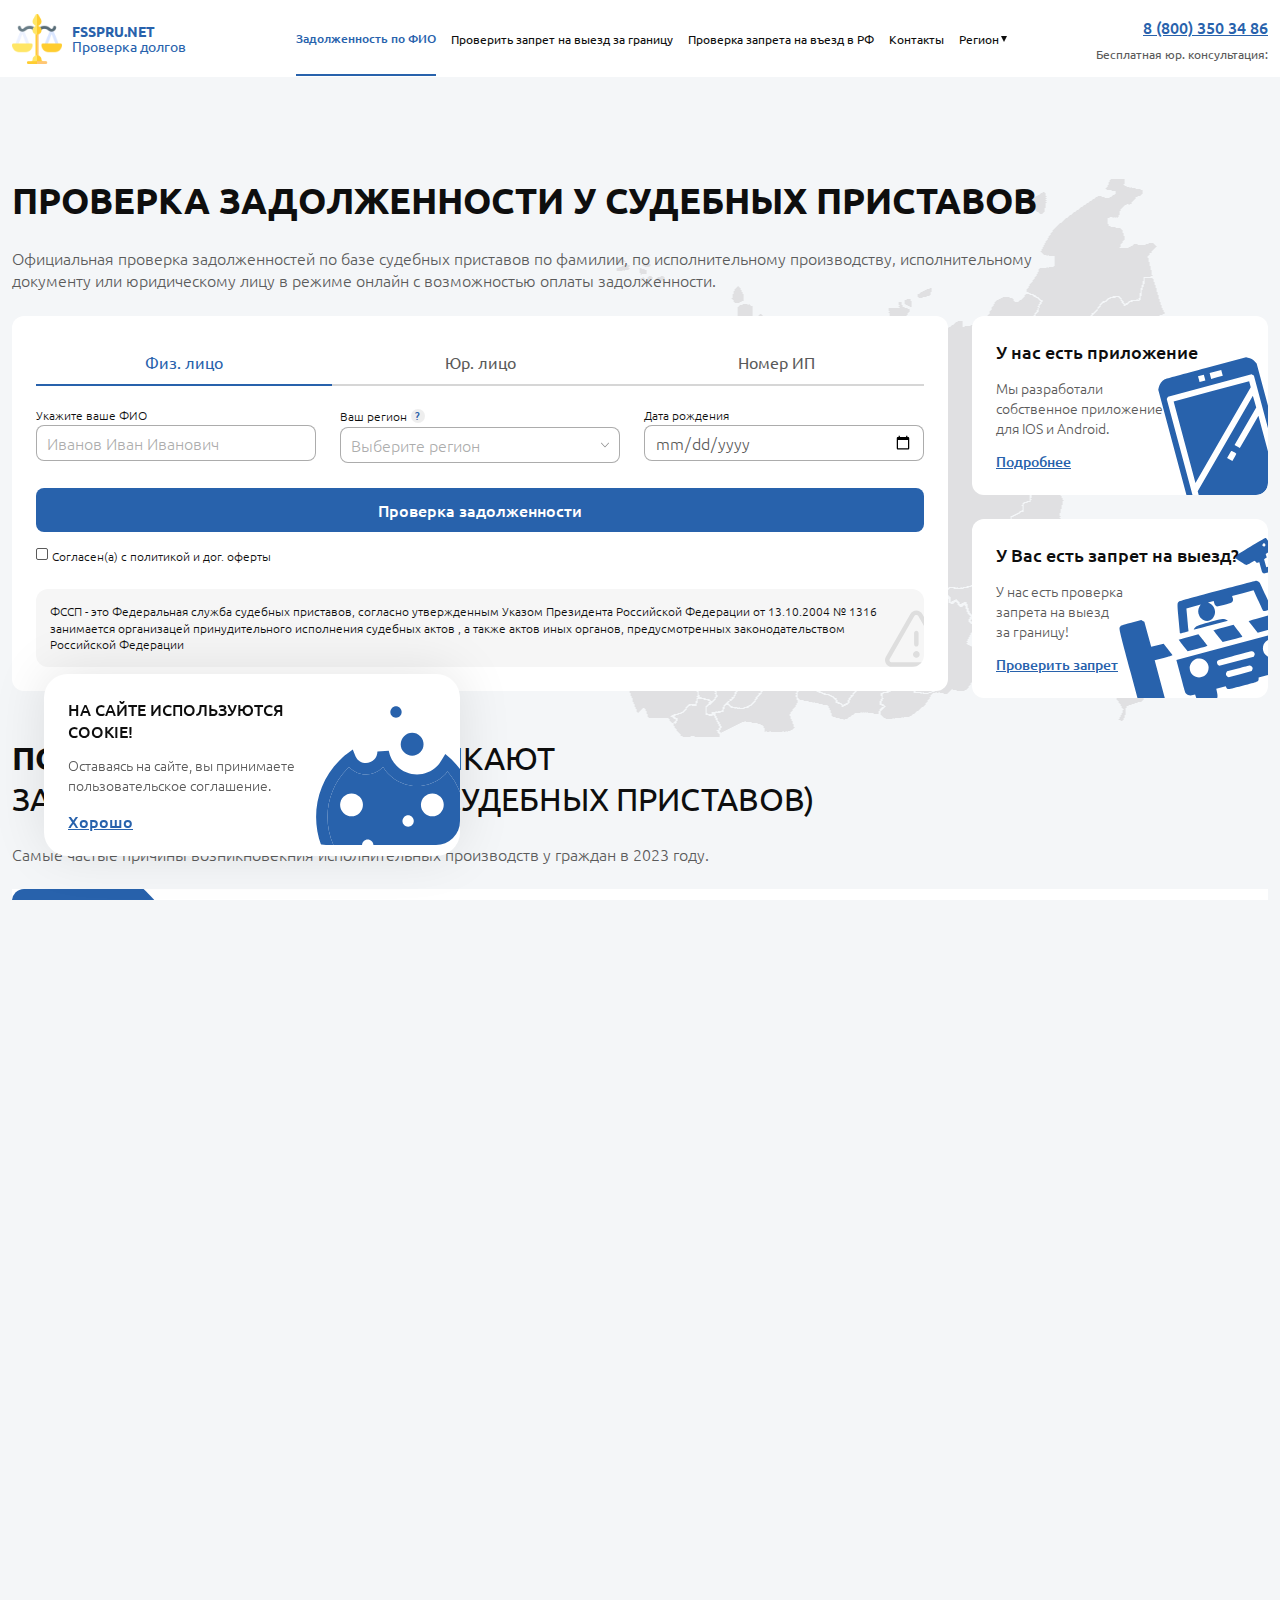
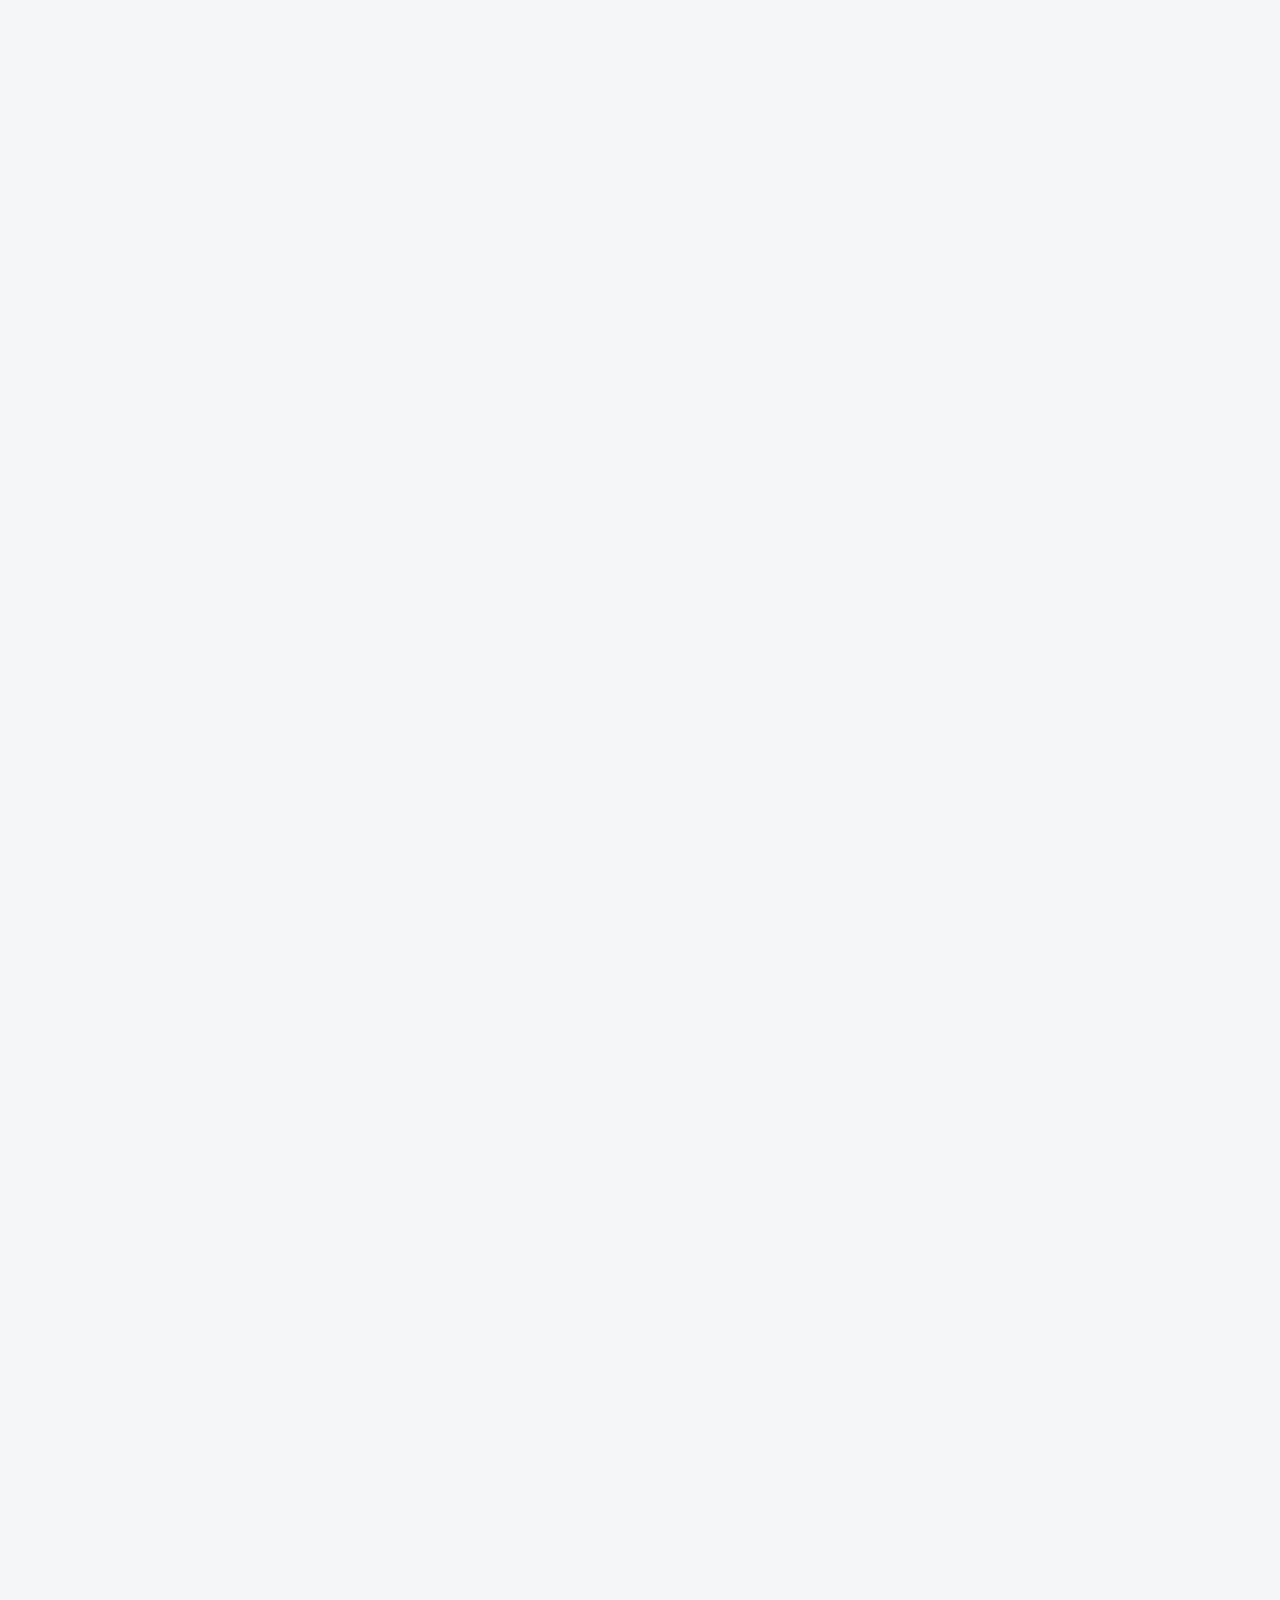
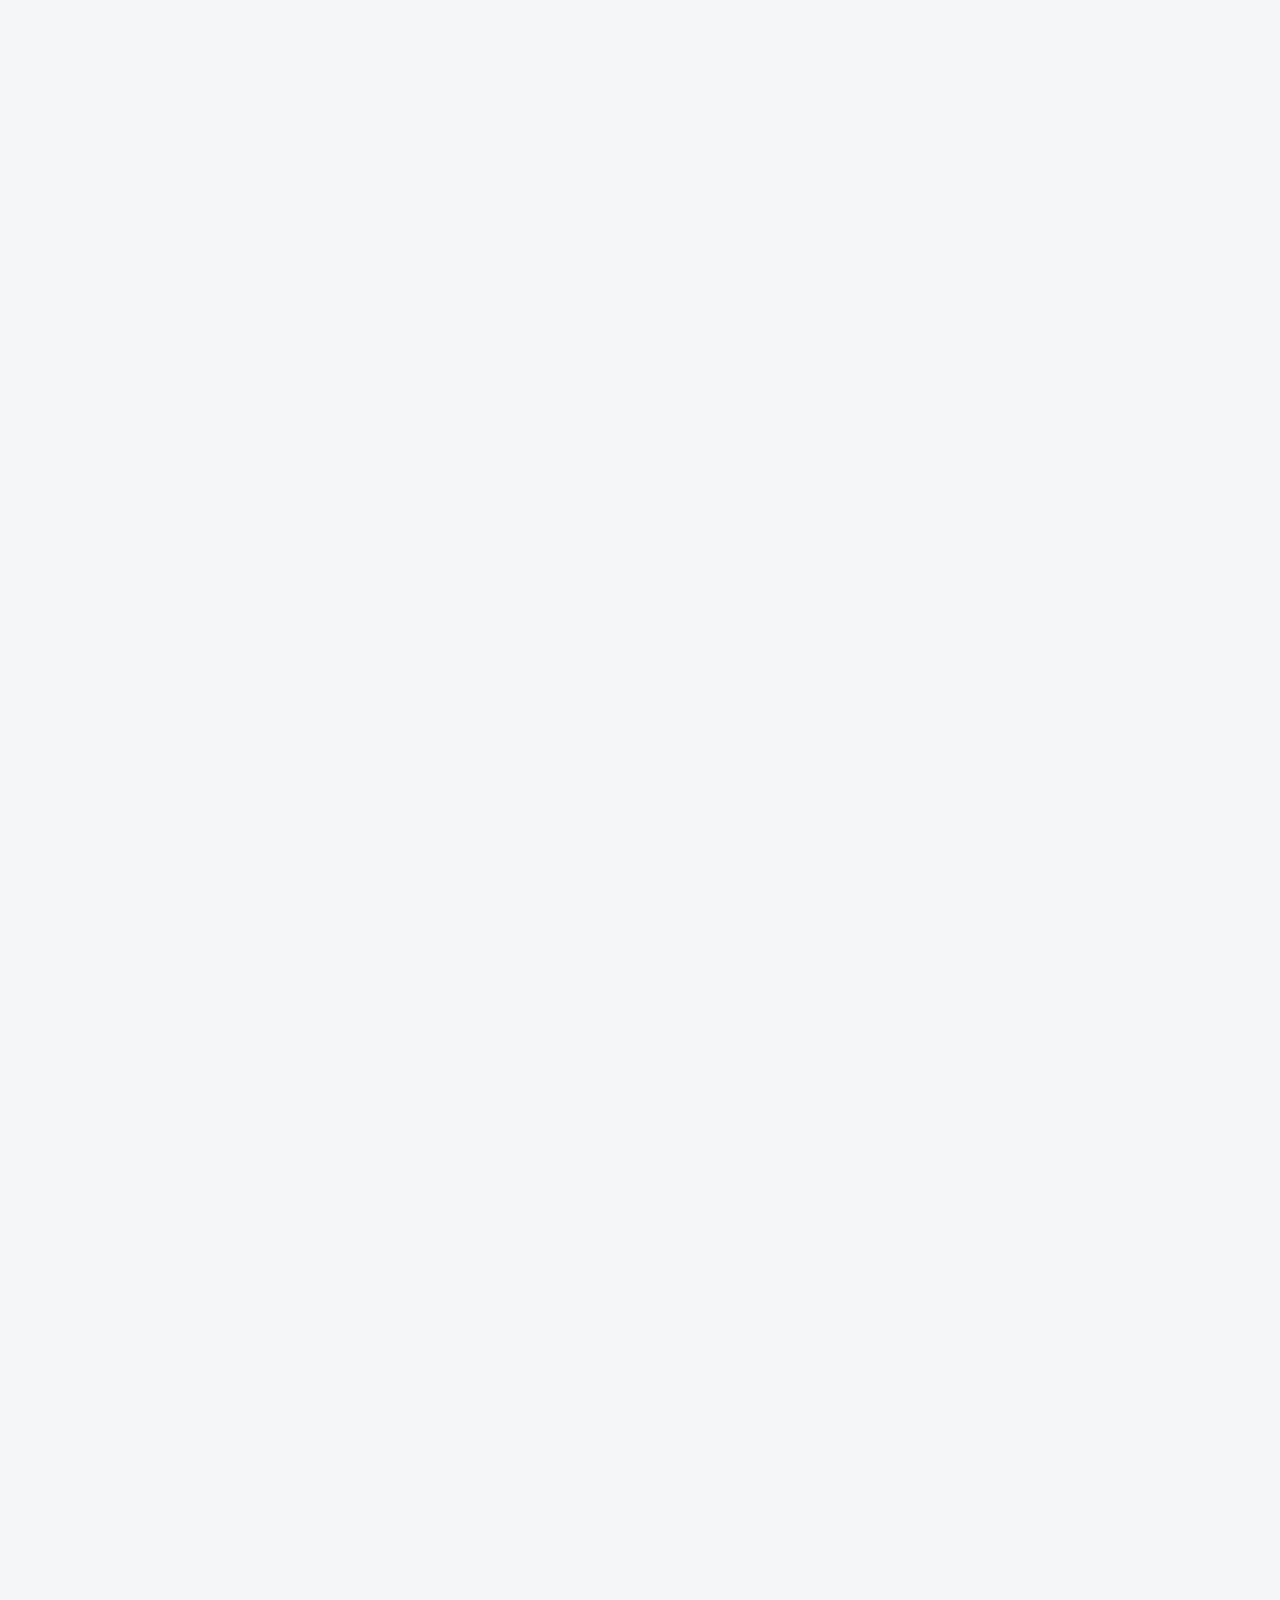
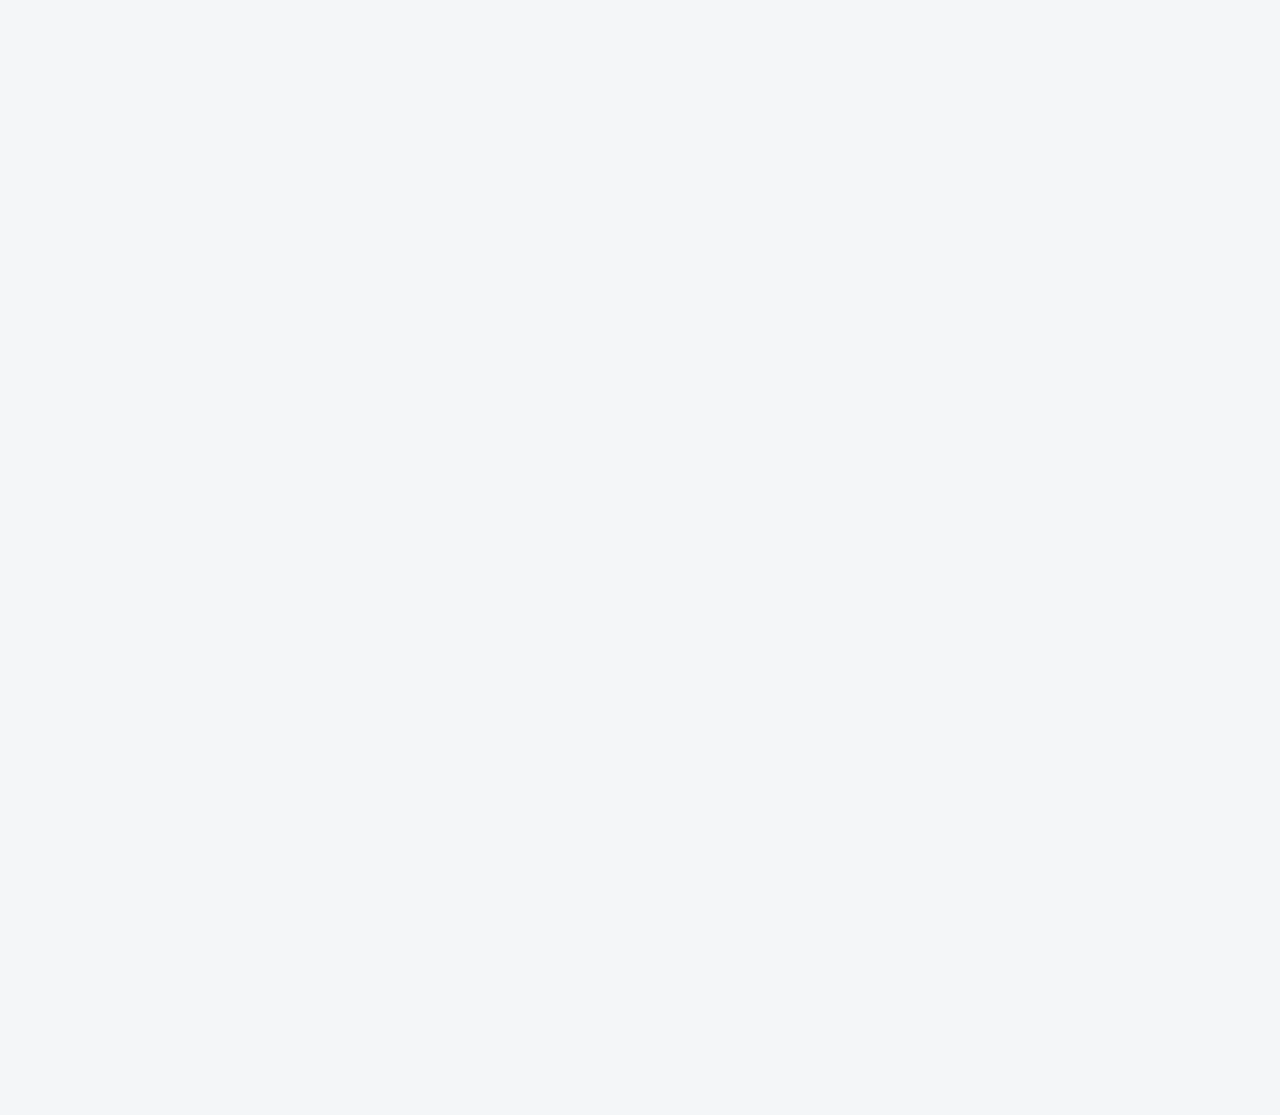
==== commit e17beca7: "+ region page" ====
--- a/index.html
+++ b/index.html
@@ -929,108 +929,6 @@
 				</div>
 			</section>
 
-			<script type="application/ld+json">
-		      {
-		        "@context": "http://schema.org",
-		        "@type": [
-		          "SoftwareApplication",
-		          "MobileApplication"
-		        ],
-		        "offers": {
-		          "@type": "Offer",
-		          "price": "0",
-		          "priceCurrency": "RUB"
-		        },
-		        "name": "ФССП проверка задолженности по фамилии",
-		        "image": "https://fsspru.net/img/logoapp.webp",
-		        "url": "https://fsspru.net",
-		        "author": {
-		          "@type": "Person",
-		          "name": "ИП Шайхов Т.Р."
-		        },
-		        "datePublished": "2023-06-02",
-		        "publisher": {
-		          "@type": "Organization",
-		          "name": "ФССП"
-		        },
-		        "applicationCategory": "FinanceApplication",
-		        "downloadUrl": "https://play.google.com/store/apps/details?id=com.fssp.app",
-		        "operatingSystem": "Android 4.5",
-		        "screenshot": "https://fsspru.net/img/screnapp.webp",
-		        "softwareVersion": "1.5.0",
-		        "aggregateRating": {
-		          "@type": "AggregateRating",
-		          "ratingValue": "4.9",
-		          "bestRating": "4.9",
-		          "worstRating": "4.1",
-		          "ratingCount": "1200"
-		        },
-		        "review": {
-		          "@type": "Review",
-		          "author": {
-		            "@type": "Person",
-		            "name": "Жанна Жарикова"
-		          },
-		          "datePublished": "2023-04-23",
-		          "reviewRating": {
-		            "@type": "Rating",
-		            "ratingValue": "5"
-		          },
-		          "reviewBody": "Хорошее приложение, навигация удобная, отличный интерфейс. Легко можно проверить долги, введя лишь немного информации"
-		        }
-		      },
-		      {
-		      "@context": "http://schema.org",
-		      "@type": ["SoftwareApplication", "MobileApplication"],
-		      "offers": {
-		      "@type": "Offer",
-		      "price": "0",
-		      "priceCurrency": "RUB"
-		      },
-		      "name": "Узнать задолженность у судебных приставов по фамилии",
-		      "image": "https://fsspru.net/img/logoapp.webp",
-		      "url": "https://fsspru.net",
-		      "author": {
-		      "@type": "Person",
-		      "name": "ИП Шайхов Т.Р."
-		      },
-		      "datePublished": "2023-06-02",
-		      "publisher": {
-		      "@type": "Organization",
-		      "name": "ФССП"
-		      },
-		      "applicationCategory": "FinanceApplication",
-		      "downloadUrl": "https://apps.apple.com/app/%D1%84%D1%81%D1%81%D0%BF-%D0%BF%D1%80%D0%BE%D0%B2%D0%B5%D1%80%D0%BA%D0%B0-%D0%B4%D0%BE%D0%BB%D0%B3%D0%BE%D0%B2-%D0%BF%D0%BE-%D1%84%D0%B8%D0%BE/id1628348859?platform=iphone",
-		      "operatingSystem": "iOS 8",
-		      "screenshot": "https://fsspru.net/img/screnapp.webp",
-		      "softwareVersion": "1.0.1",
-		      "aggregateRating": {
-		      "@type": "AggregateRating",
-		      "ratingValue": "4.0",
-		      "bestRating": "4.9",
-		      "worstRating": "4.1",
-		      "ratingCount": "950"
-		      },
-		      "review": {
-		      "@type": "Review",
-		      "author": {
-		      "@type": "Person",
-		      "name": "Nick-iq"
-		      },
-		      "datePublished": "2023-05-20",
-		      "reviewRating": {
-		      "@type": "Rating",
-		      "ratingValue": "5"
-		      },
-		      "reviewBody": "Очень полезное приложение
-		      Недавно наткнулся на данное приложение, проверил себя и своих друзей. Дизайн современный, функционал удобный и понятный. Всем советую!"
-		      }
-		      },
-		
-		
-		    </script>
-
-
 			<section class="payments-advantages">
 				<div class="container">
 					<div class="row">
@@ -1114,9 +1012,7 @@
 
 										<a href="#" class="toggle-regions color-accent">
 											<span>Раскрыть список</span>
-											<svg class="svg-icon">
-												<use xlink:href="img/sprite.svg#arrow-bottom"></use>
-											</svg>
+											<svg class="svg-icon"><use xlink:href="img/sprite.svg#arrow-bottom"></use></svg>
 										</a>
 									</div>
 									<div class="col-12 col-lg-2 d-none d-lg-block">
--- a/css/style.css
+++ b/css/style.css
@@ -369,6 +369,10 @@
   padding: 0 12px;
 }
 
+.m-24 {
+  margin: 24px 0;
+}
+
 .mb-16 {
   margin-bottom: 16px;
 }
@@ -377,12 +381,24 @@
   margin-bottom: 24px;
 }
 
+.mb-36 {
+  margin-bottom: 36px;
+}
+
+.mb-64 {
+  margin-bottom: 64px;
+}
+
 .mt-24 {
   margin-top: 24px;
 }
 
 .m-64 {
   margin: 64px 0;
+}
+
+.h-auto {
+  height: auto;
 }
 
 .cardWhite {
@@ -407,6 +423,10 @@
 
 .box-text {
   color: #5A5A5A;
+}
+
+.color-black {
+  color: #0E0E0E;
 }
 
 .dropdown.show .dropdown-toggle {
@@ -719,4 +739,117 @@
 }
 .breadcrumbs li a:hover {
   color: #007BFF;
+}
+
+.application-advantages-list {
+  position: relative;
+  z-index: 1;
+  color: #5A5A5A;
+  font-weight: 300;
+  line-height: 100%;
+  font-size: 16px;
+}
+.application-advantages-list::before {
+  content: "";
+  position: absolute;
+  left: 6px;
+  top: 50%;
+  -webkit-transform: translate(0, -50%);
+          transform: translate(0, -50%);
+  background: #2862AC;
+  width: 2px;
+  height: calc(100% - 10px);
+}
+.application-advantages-list li {
+  position: relative;
+  padding: 0 0 0 28px;
+  margin: 0 0 29px;
+}
+.application-advantages-list li:last-child {
+  margin: 0;
+}
+.application-advantages-list li::before {
+  content: "";
+  position: absolute;
+  left: 0;
+  top: 0;
+  width: 14px;
+  height: 14px;
+  background: #2862AC;
+  border-radius: 50%;
+}
+
+.general-box {
+  width: 100%;
+  height: 100%;
+  background: #fff;
+  border-radius: 12px;
+  padding: 24px;
+}
+.general-box .titleHome {
+  border-bottom: 2px solid #000;
+}
+
+.pagination {
+  display: -webkit-box;
+  display: -ms-flexbox;
+  display: flex;
+  -webkit-box-align: stretch;
+      -ms-flex-align: stretch;
+          align-items: stretch;
+  font-size: 14px;
+  margin: 12px 0 0;
+}
+.pagination li {
+  margin: 0 5px 0 0;
+}
+.pagination li:last-child {
+  margin: 0;
+}
+.pagination li a {
+  display: -webkit-box;
+  display: -ms-flexbox;
+  display: flex;
+  -webkit-box-align: center;
+      -ms-flex-align: center;
+          align-items: center;
+  -webkit-box-pack: center;
+      -ms-flex-pack: center;
+          justify-content: center;
+  letter-spacing: 0.14px;
+  color: #0E0E0E;
+  fill: #0E0E0E;
+  background: #fff;
+  width: 32px;
+  height: 32px;
+  min-width: 32px;
+  border-radius: 8px;
+}
+.pagination li a:hover, .pagination li a.active {
+  background: #2862AC;
+  color: #fff;
+}
+.pagination li a:hover .svg-icon, .pagination li a.active .svg-icon {
+  fill: #fff;
+}
+.pagination li .svg-icon {
+  fill: #0E0E0E;
+  width: 16px;
+  height: 16px;
+}
+.pagination li span {
+  background: #fff;
+  width: 32px;
+  height: 32px;
+  min-width: 32px;
+  display: -webkit-box;
+  display: -ms-flexbox;
+  display: flex;
+  -webkit-box-align: center;
+      -ms-flex-align: center;
+          align-items: center;
+  -webkit-box-pack: center;
+      -ms-flex-pack: center;
+          justify-content: center;
+  border-radius: 8px;
 }--- a/css/header.css
+++ b/css/header.css
@@ -54,6 +54,7 @@
 .navbar-nav {
   font-family: "Ubuntu", sans-serif;
   font-size: 14px;
+  margin: 0 auto;
 }
 .navbar-nav .nav-item {
   margin: 0 24px 0 0;
@@ -97,6 +98,22 @@
           transform: rotate(180deg);
 }
 
+.form-group {
+  margin: 0;
+}
+
+.dropdown-menu {
+  min-width: 303px;
+  max-width: 100%;
+  width: 100%;
+  border: none;
+  border-radius: 12px;
+  background: #FFF;
+  -webkit-box-shadow: 0px 4px 54px 0px rgba(0, 0, 0, 0.1);
+          box-shadow: 0px 4px 54px 0px rgba(0, 0, 0, 0.1);
+  margin: 20px 0 0;
+  padding: 12px;
+}
 .dropdown-menu .scroll-vertical {
   max-height: 174px;
   overflow-y: auto;
@@ -118,17 +135,6 @@
   border-right: 3px solid transparent;
   border-bottom: 0;
   border-left: 3px solid transparent;
-}
-
-.dropdown-menu {
-  min-width: 303px;
-  border: none;
-  border-radius: 12px;
-  background: #FFF;
-  -webkit-box-shadow: 0px 4px 54px 0px rgba(0, 0, 0, 0.1);
-          box-shadow: 0px 4px 54px 0px rgba(0, 0, 0, 0.1);
-  margin: 20px 0 0;
-  padding: 12px 30px 12px 12px;
 }
 
 .dropdown-item {
@@ -160,4 +166,30 @@
 }
 .phoneHeader a:hover {
   color: #007BFF;
+}
+
+.navbar-light .navbar-toggler {
+  width: 30px;
+  height: 30px;
+  border: none;
+  border-radius: 4px;
+  background: #2862AC;
+  padding: 7px;
+  display: none;
+  -webkit-box-align: center;
+      -ms-flex-align: center;
+          align-items: center;
+  -webkit-box-pack: center;
+      -ms-flex-pack: center;
+          justify-content: center;
+}
+
+.navbar-toggler-icon {
+  width: 100%;
+  height: 100%;
+}
+
+.navbar-light .navbar-toggler-icon {
+  background: url("../img/burger.svg") no-repeat center;
+  background-size: 100%;
 }--- a/css/main.css
+++ b/css/main.css
@@ -73,7 +73,7 @@
   font-weight: 300;
   line-height: 140%;
   font-size: 12px;
-  margin: 24px 0 0;
+  margin: 25px 0 0;
 }
 .formDescIndividual::before {
   content: "";
@@ -270,44 +270,6 @@
   margin: 0 0 0 90px;
 }
 
-.application-advantages-list {
-  position: relative;
-  z-index: 1;
-  color: #5A5A5A;
-  font-weight: 300;
-  line-height: 100%;
-  font-size: 16px;
-}
-.application-advantages-list::before {
-  content: "";
-  position: absolute;
-  left: 7px;
-  top: 50%;
-  -webkit-transform: translate(0, -50%);
-          transform: translate(0, -50%);
-  background: #2862AC;
-  width: 2px;
-  height: calc(100% - 10px);
-}
-.application-advantages-list li {
-  position: relative;
-  padding: 0 0 0 28px;
-  margin: 0 0 29px;
-}
-.application-advantages-list li:last-child {
-  margin: 0;
-}
-.application-advantages-list li::before {
-  content: "";
-  position: absolute;
-  left: 0;
-  top: 0;
-  width: 14px;
-  height: 14px;
-  background: #2862AC;
-  border-radius: 50%;
-}
-
 .payments-advantages__content {
   padding: 64px 24px;
 }
--- a/css/media.css
+++ b/css/media.css
@@ -1,2 +1,44 @@
-/*==========  Desktop First  ==========*/
-/* Large Devices, Wide Screens */+/*==========	Desktop First	==========*/
+/* Large Devices, Wide Screens */
+@media only screen and (max-width: 1300px) {
+  .navbar-nav {
+    font-size: 12px;
+  }
+  .navbar-nav .nav-item {
+    margin: 0 15px 0 0;
+  }
+  .phoneHeader {
+    font-size: 12px;
+  }
+  .dropdown-menu {
+    min-width: 260px;
+    max-width: 260px;
+  }
+}
+@media only screen and (max-width: 1200px) {
+  .navbar-light .navbar-toggler {
+    display: -webkit-box;
+    display: -ms-flexbox;
+    display: flex;
+  }
+  .wrapperLogoAndBtn {
+    margin: 0;
+    width: 100%;
+    display: -webkit-box;
+    display: -ms-flexbox;
+    display: flex;
+    -webkit-box-align: center;
+        -ms-flex-align: center;
+            align-items: center;
+    -webkit-box-pack: justify;
+        -ms-flex-pack: justify;
+            justify-content: space-between;
+  }
+  .navbar-header {
+    padding: 12px 0;
+  }
+  .wrapperHeader {
+    -ms-flex-wrap: wrap;
+        flex-wrap: wrap;
+  }
+}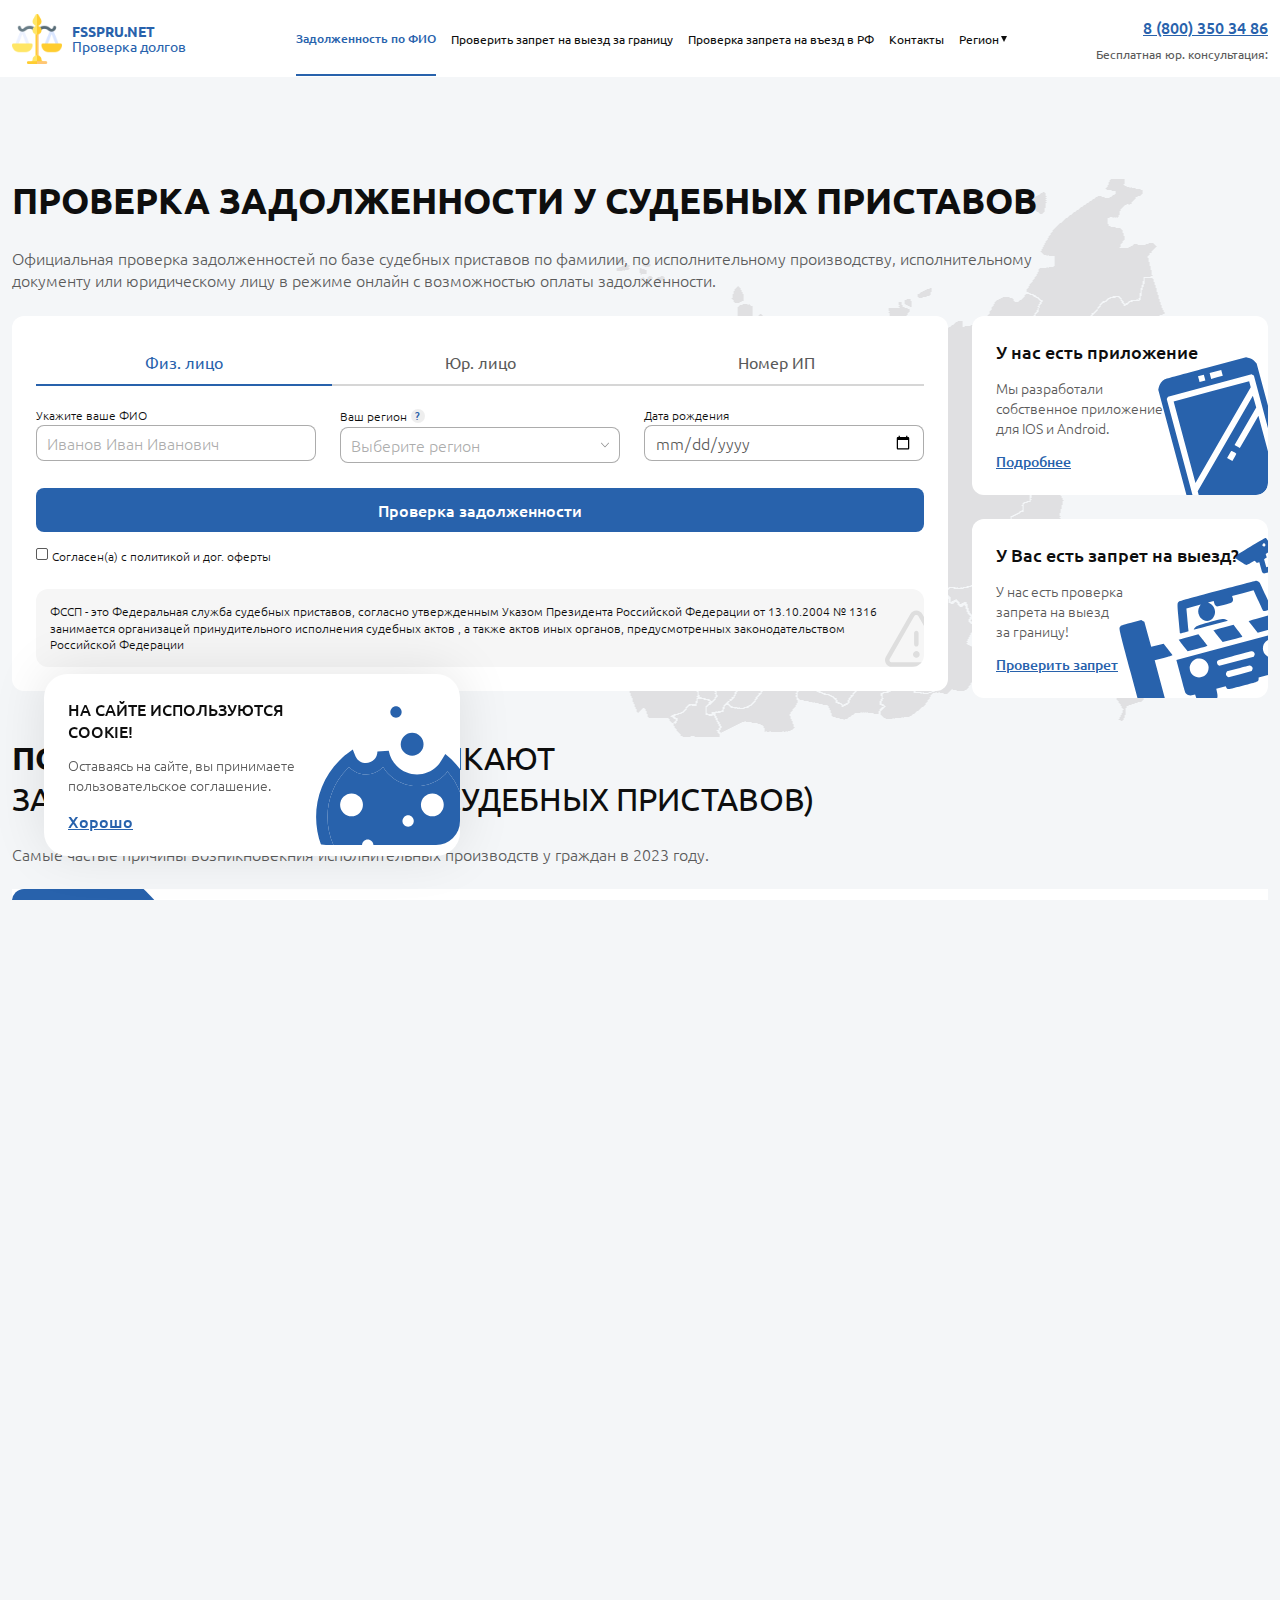
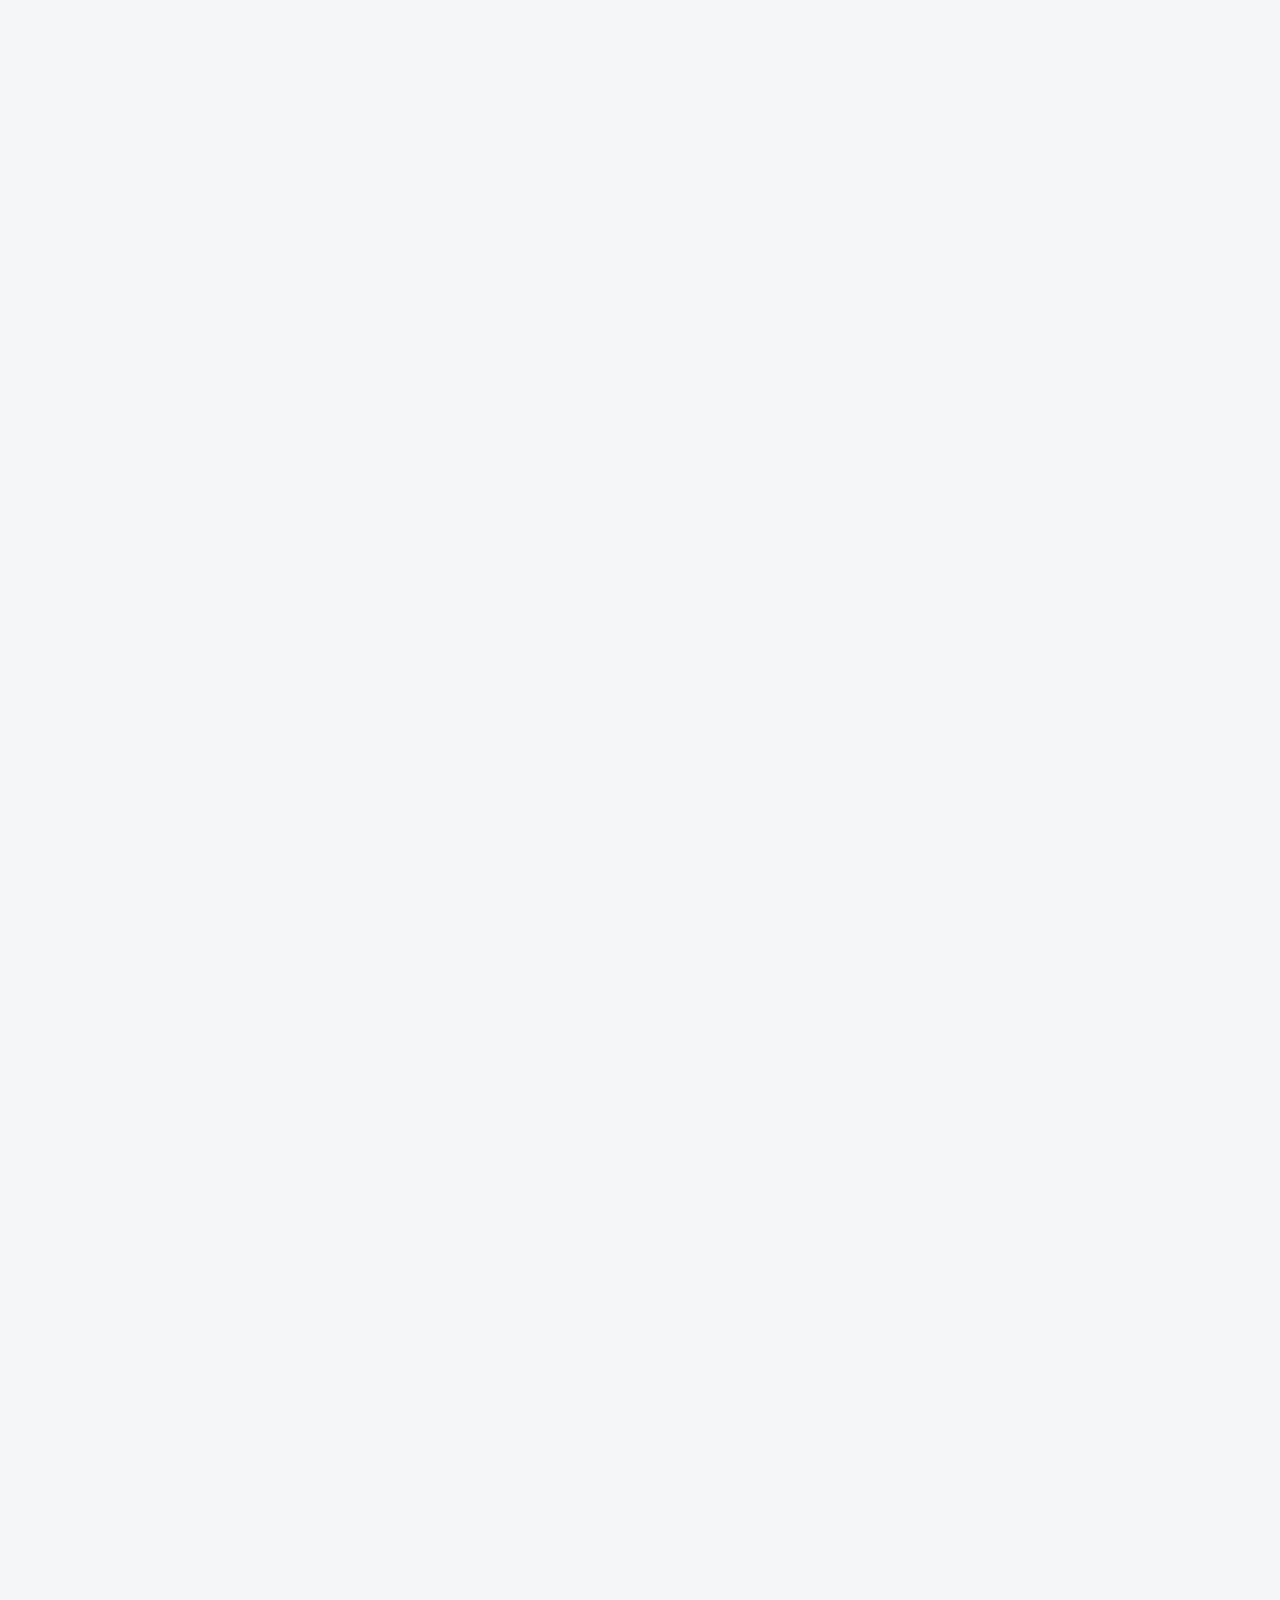
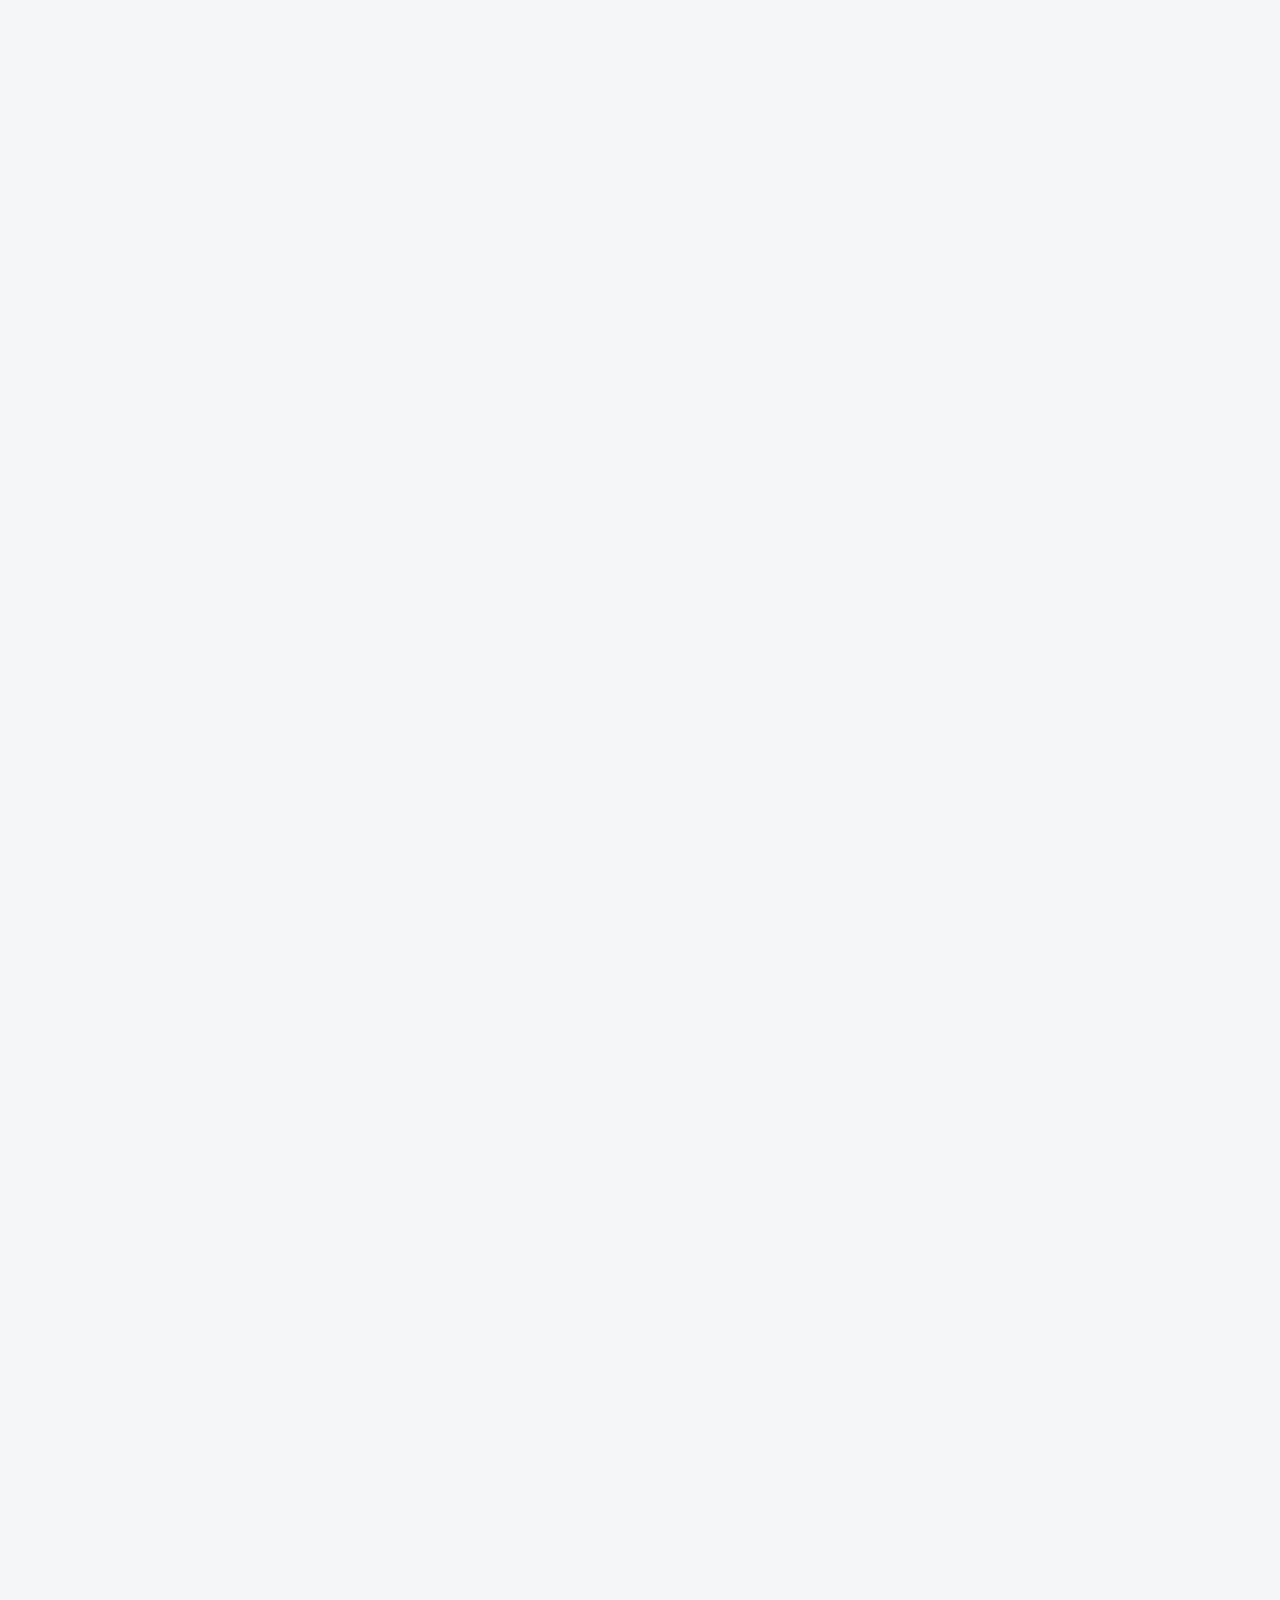
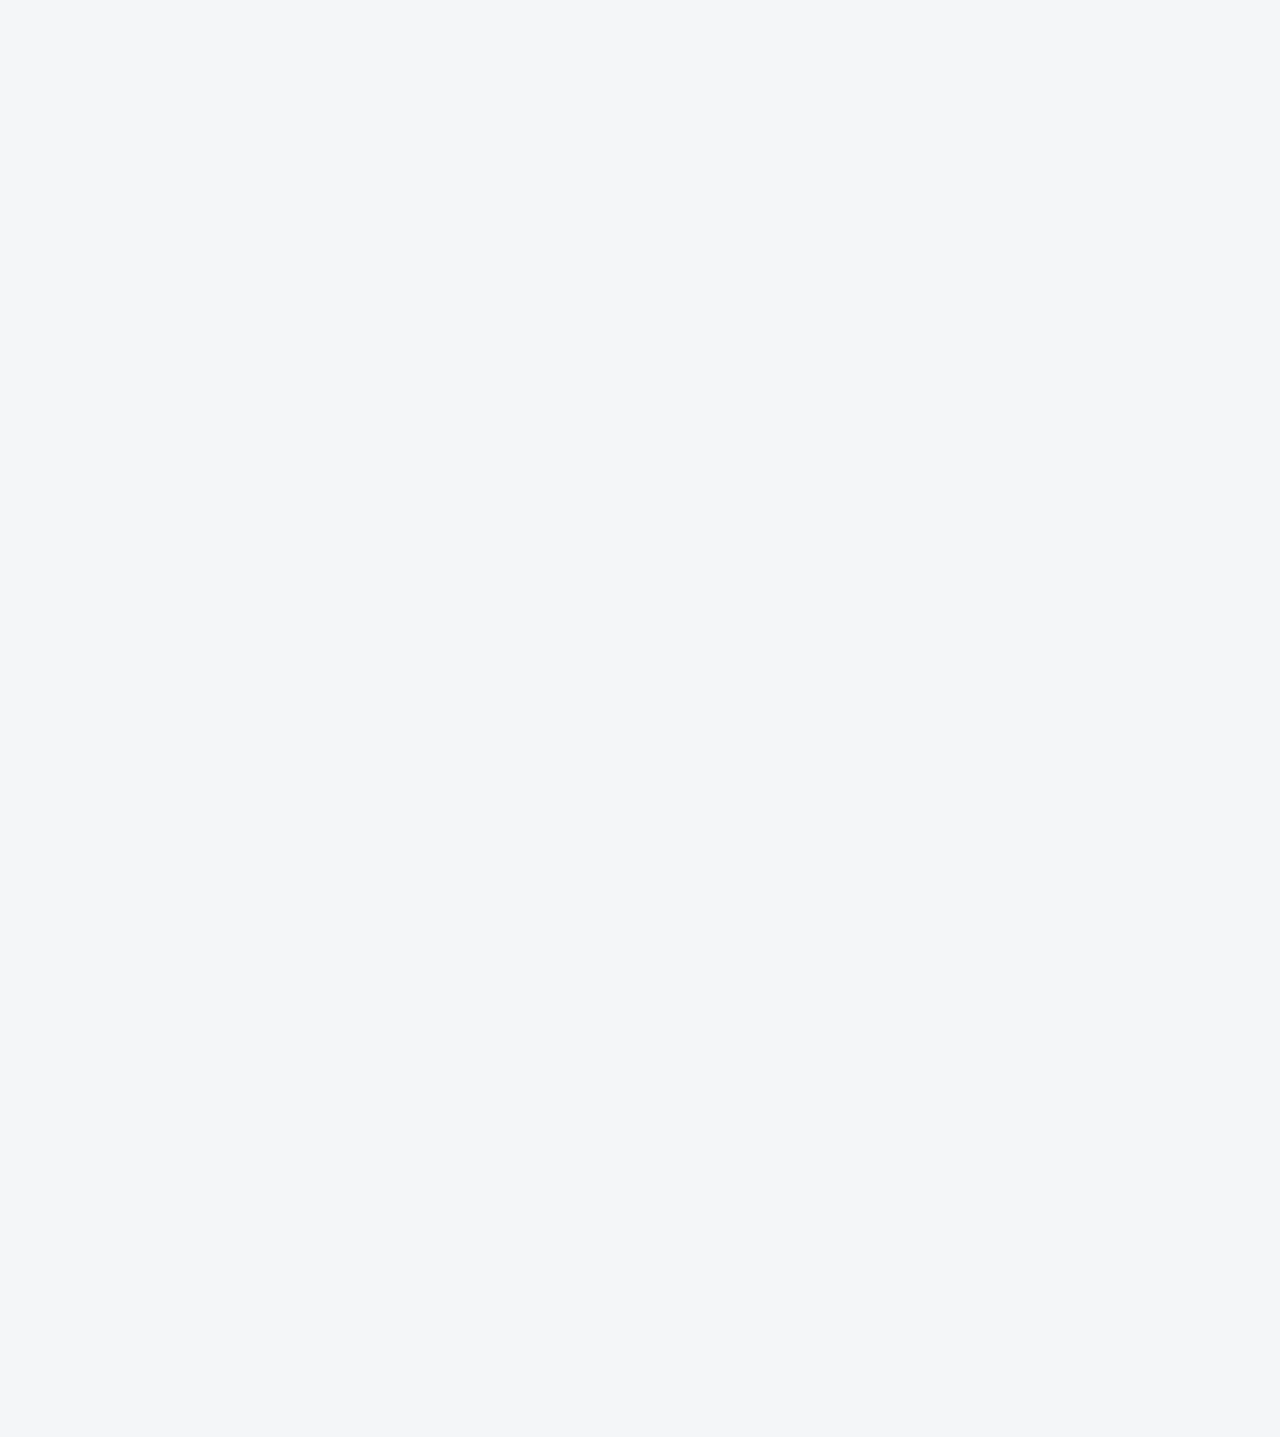
==== commit 452925c7: "add 1 page vyezd" ====
--- a/index.html
+++ b/index.html
@@ -1256,11 +1256,11 @@
 								</div>
 								<div class="card">
 									<div itemprop="text" class="box-text">
-										Срок исполнительго производства зависит от вида исполнительного листа (ИЛ). Максимальный срок
+										<p>Срок исполнительго производства зависит от вида исполнительного листа (ИЛ). Максимальный срок
 										исполнительгого
 										производства составляет 2 года (он может быть увеличен в судебном порядке), заявитель может повторно
 										запросить открыть
-										исполнительное производство если это необходимо.
+										исполнительное производство если это необходимо.</p>
 									</div>
 								</div>
 							</div>
@@ -1277,10 +1277,10 @@
 								</div>
 								<div class="card">
 									<div itemprop="text" class="box-text">
-										Вам нужно перейти на официальный сайт ФССП, выбрать поиск по исполнительному производству, для этого
+										<p>Вам нужно перейти на официальный сайт ФССП, выбрать поиск по исполнительному производству, для этого
 										просто нажмите на
 										чек бокс "поиск по ИП", введите номер ИП,вот такого вида n..n/yy/dd/rr или n..n/yy/ddddd-ИП, нажмите
-										на кнопку "Поиск".
+										на кнопку "Поиск".</p>
 									</div>
 								</div>
 							</div>
@@ -1297,10 +1297,10 @@
 								</div>
 								<div class="card">
 									<div itemprop="text" class="box-text">
-										Согласно ст. 128 ГПК РФ в течение 10 дней с момента получения судебного приказа вы можете подать
+										<p>Согласно ст. 128 ГПК РФ в течение 10 дней с момента получения судебного приказа вы можете подать
 										письменный отказ.
 										Судебный приказ может быть Вами получен по почте, курьером и на приеме у судебного
-										пристава-исполнителя.
+										пристава-исполнителя.</p>
 									</div>
 								</div>
 							</div>
--- a/css/style.css
+++ b/css/style.css
@@ -155,6 +155,9 @@
   font-weight: 300;
   line-height: 100%;
 }
+.input-title__text {
+  margin: 0 0 0 auto;
+}
 
 [type=radio], [type=checkbox] {
   -webkit-appearance: auto;
@@ -270,6 +273,9 @@
   background: #2862AC;
   color: #fff;
 }
+.btn-border:hover .svg-icon {
+  fill: #fff;
+}
 .btn-border:focus, .btn-border.active {
   background: #007BFF;
   -webkit-box-shadow: 0px 0px 14px 0px rgba(0, 123, 255, 0.4);
@@ -281,6 +287,24 @@
   border: 1px solid #5A5A5A;
   background: #FFF;
   color: #5A5A5A;
+}
+.btn-border .svg-icon {
+  width: 13px;
+  height: 12px;
+  margin: 0 0 0 8px;
+  display: -webkit-box;
+  display: -ms-flexbox;
+  display: flex;
+  -webkit-box-align: center;
+      -ms-flex-align: center;
+          align-items: center;
+  -webkit-box-pack: center;
+      -ms-flex-pack: center;
+          justify-content: center;
+  fill: #2862AC;
+}
+.btn-border .svg-icon-prev {
+  margin: 0 8px 0 0;
 }
 
 .btn-group {
@@ -427,6 +451,10 @@
 
 .color-black {
   color: #0E0E0E;
+}
+
+.color-red {
+  color: #D92A2A;
 }
 
 .dropdown.show .dropdown-toggle {
@@ -852,4 +880,97 @@
       -ms-flex-pack: center;
           justify-content: center;
   border-radius: 8px;
+}
+
+.table {
+  width: 100%;
+  font-size: 14px;
+  color: #5A5A5A;
+  text-align: left;
+}
+
+.table-row {
+  display: -webkit-box;
+  display: -ms-flexbox;
+  display: flex;
+  -webkit-box-align: start;
+      -ms-flex-align: start;
+          align-items: flex-start;
+  -ms-flex-pack: distribute;
+      justify-content: space-around;
+  width: 100%;
+  background: #F4F6F8;
+  padding: 0 24px;
+  -webkit-transition: 0.3s;
+  transition: 0.3s;
+}
+.table-row:hover {
+  background: #fff;
+}
+.table-row:hover .itemTableTravelBan {
+  border-color: transparent;
+}
+
+.nameInTable {
+  color: #fff;
+  border-radius: 12px 12px 0px 0px;
+  background: #2862AC;
+  width: 100%;
+  font-size: 18px;
+  font-weight: bold;
+}
+.nameInTable:hover {
+  background: #2862AC;
+}
+.nameInTable .itemTableTravelBan {
+  border: none;
+}
+
+.itemTableTravelBan {
+  width: 100%;
+  padding: 22px 0 20px;
+  border-bottom: 4px solid #E5E7EA;
+}
+
+.descHome {
+  color: #5A5A5A;
+  font-weight: 300;
+  line-height: 140%;
+}
+
+.title-wrapper {
+  width: 100%;
+  display: -webkit-box;
+  display: -ms-flexbox;
+  display: flex;
+  -webkit-box-align: start;
+      -ms-flex-align: start;
+          align-items: flex-start;
+  -ms-flex-wrap: wrap;
+      flex-wrap: wrap;
+}
+
+.progress-wrapper {
+  display: -webkit-box;
+  display: -ms-flexbox;
+  display: flex;
+  -webkit-box-align: center;
+      -ms-flex-align: center;
+          align-items: center;
+  margin: 0 0 0 auto;
+}
+
+.progress-steps {
+  text-transform: uppercase;
+  font-size: 18px;
+  font-weight: bold;
+  color: #2862AC;
+}
+
+.js-tab-content {
+  display: none;
+  width: 100%;
+}
+.js-tab-content.active {
+  display: block;
 }--- a/css/main.css
+++ b/css/main.css
@@ -91,10 +91,9 @@
   font-size: 12px;
 }
 
-.tabs-form [type=submit] {
-  width: 100%;
-}
-
+.tabs-form {
+  width: 100%;
+}
 .dropdown-menu-result {
   max-height: 178px;
   overflow-y: auto;
@@ -315,6 +314,20 @@
   border-radius: 592px 592px 0 0;
 }
 
+.btnViewExample {
+  position: absolute;
+  bottom: 30px;
+  left: 50%;
+  -webkit-transform: translate(-50%, 0);
+          transform: translate(-50%, 0);
+  max-width: 350px;
+  width: 100%;
+}
+
+.icoTravelBan {
+  margin: 0 0 0 4px;
+}
+
 .payments-advantages-box {
   display: -webkit-box;
   display: -ms-flexbox;
@@ -445,6 +458,7 @@
 .question-item {
   width: 100%;
   height: 100%;
+  min-height: 214px;
   border-radius: 12px;
   background: #FFF;
   padding: 24px;
@@ -469,9 +483,6 @@
   font-weight: 300;
   color: #5A5A5A;
 }
-.question-item .card .box-text {
-  max-width: 1152px;
-}
 .question-item__link {
   margin: 24px 0 0;
 }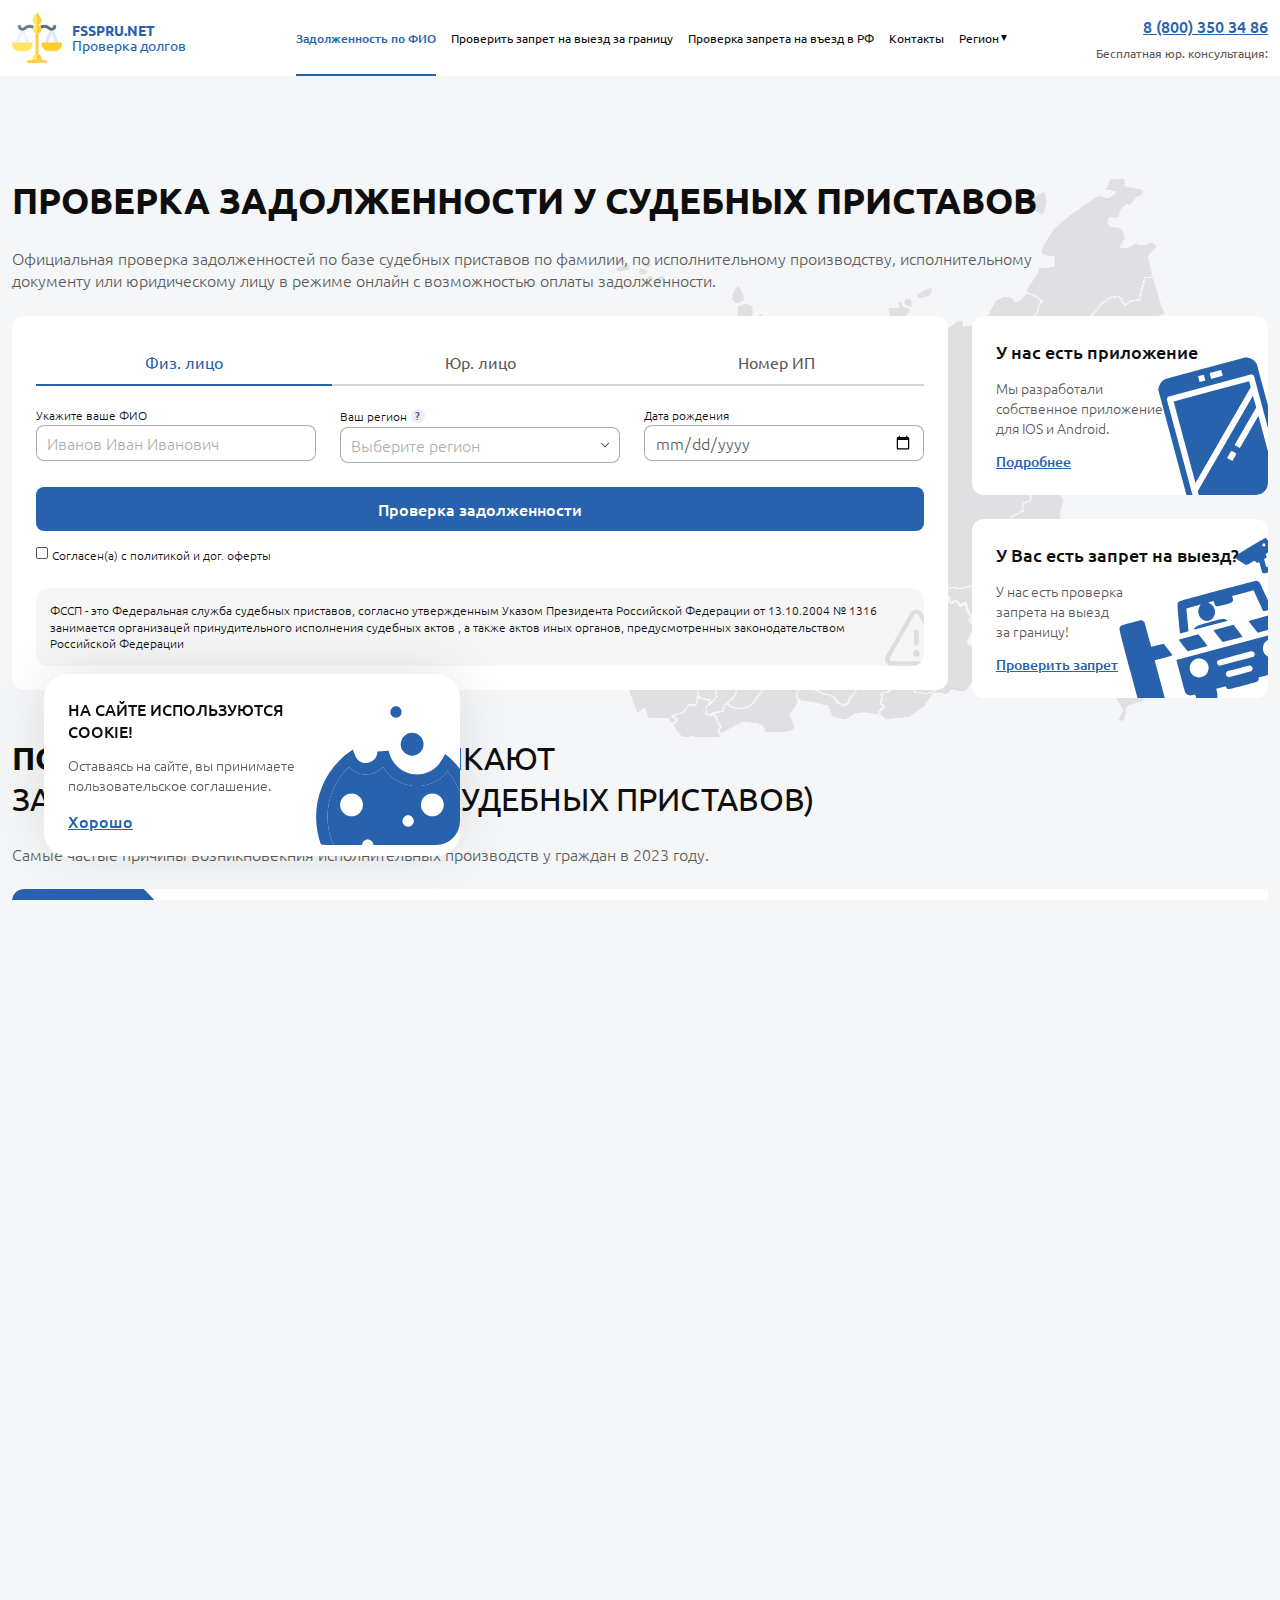
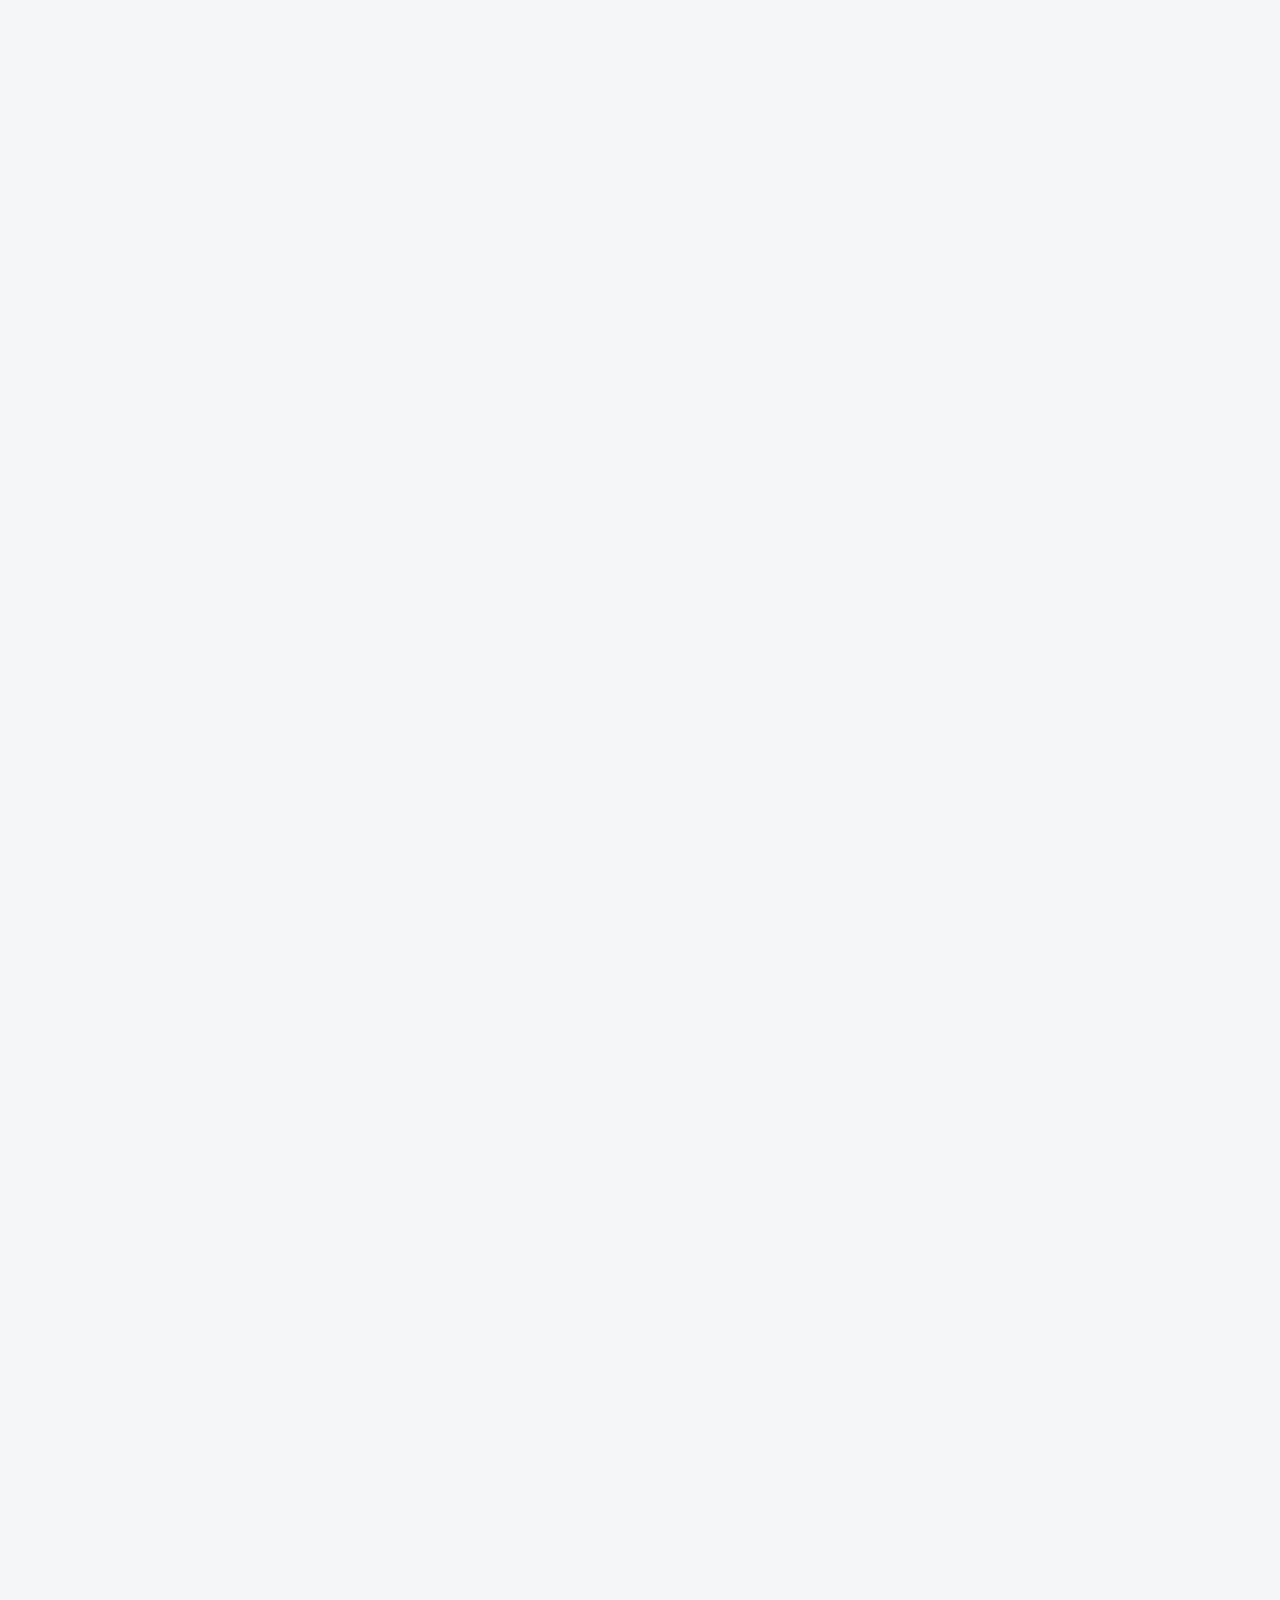
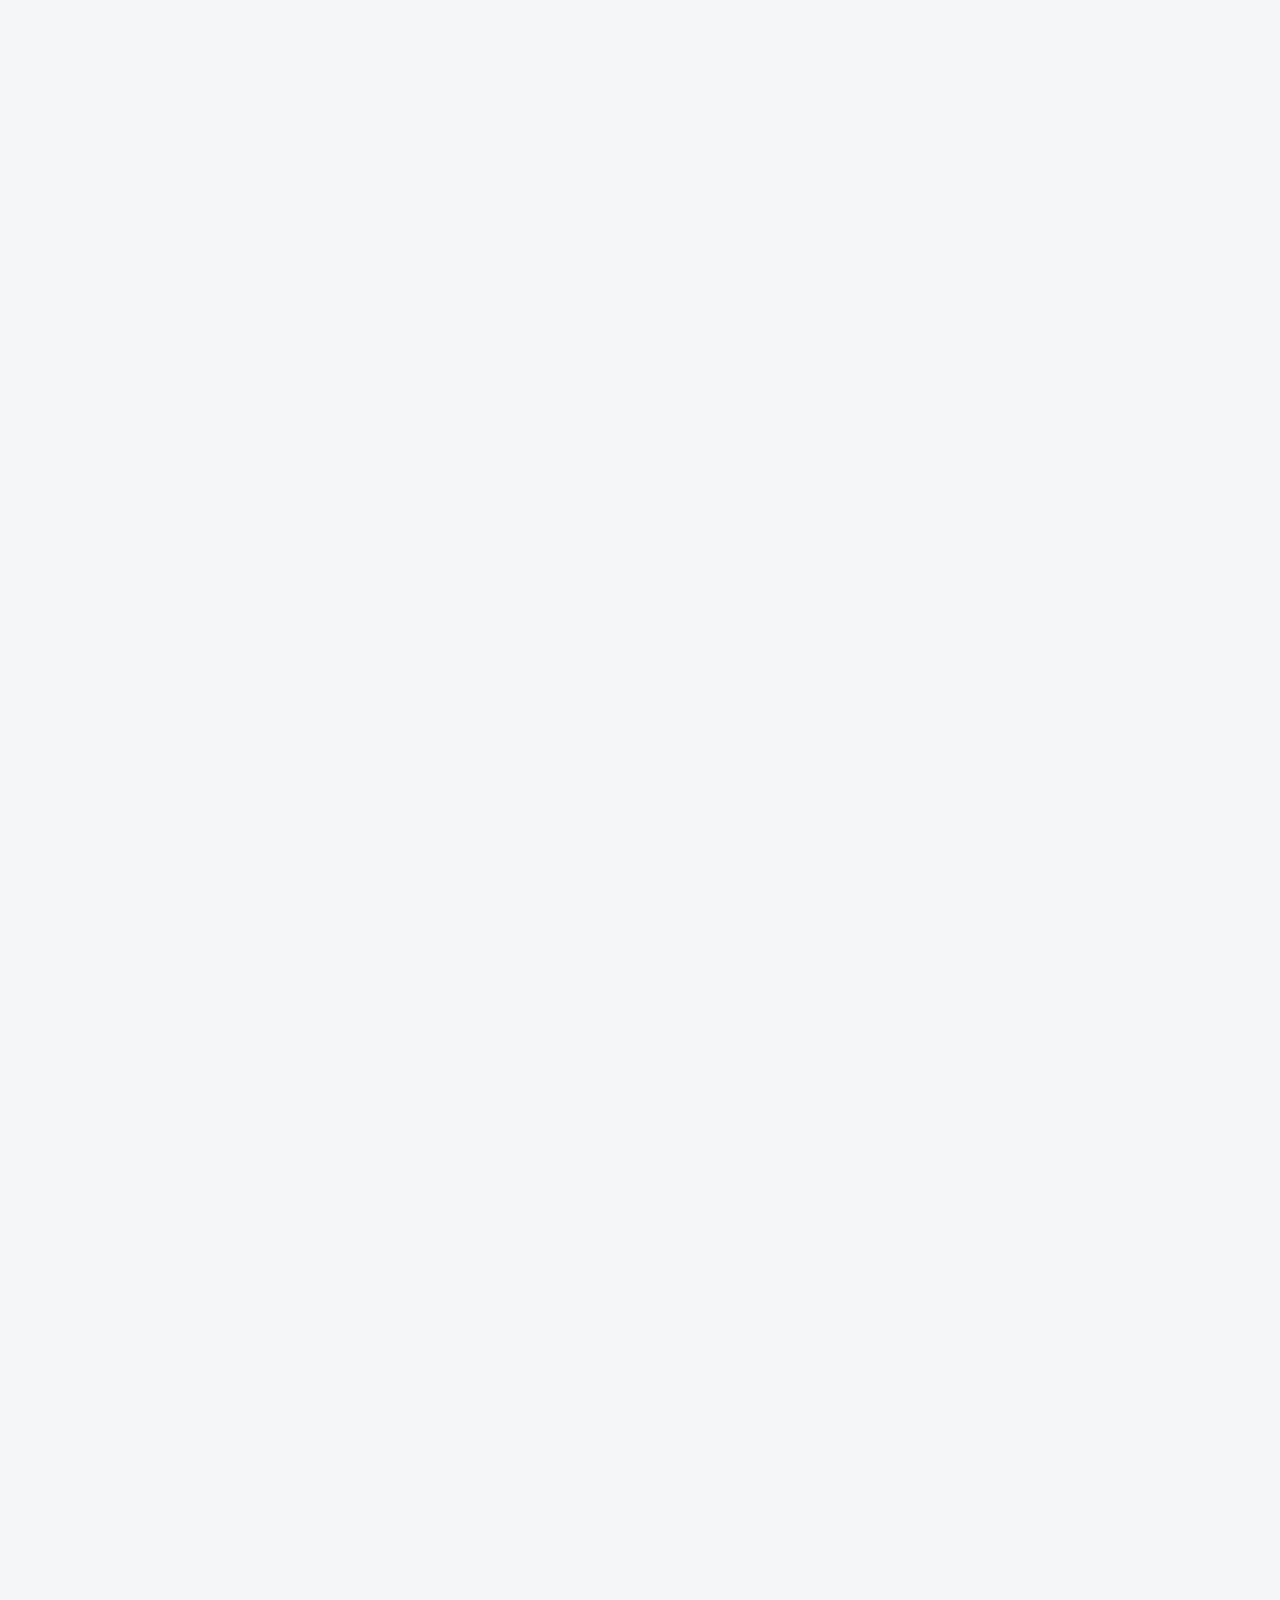
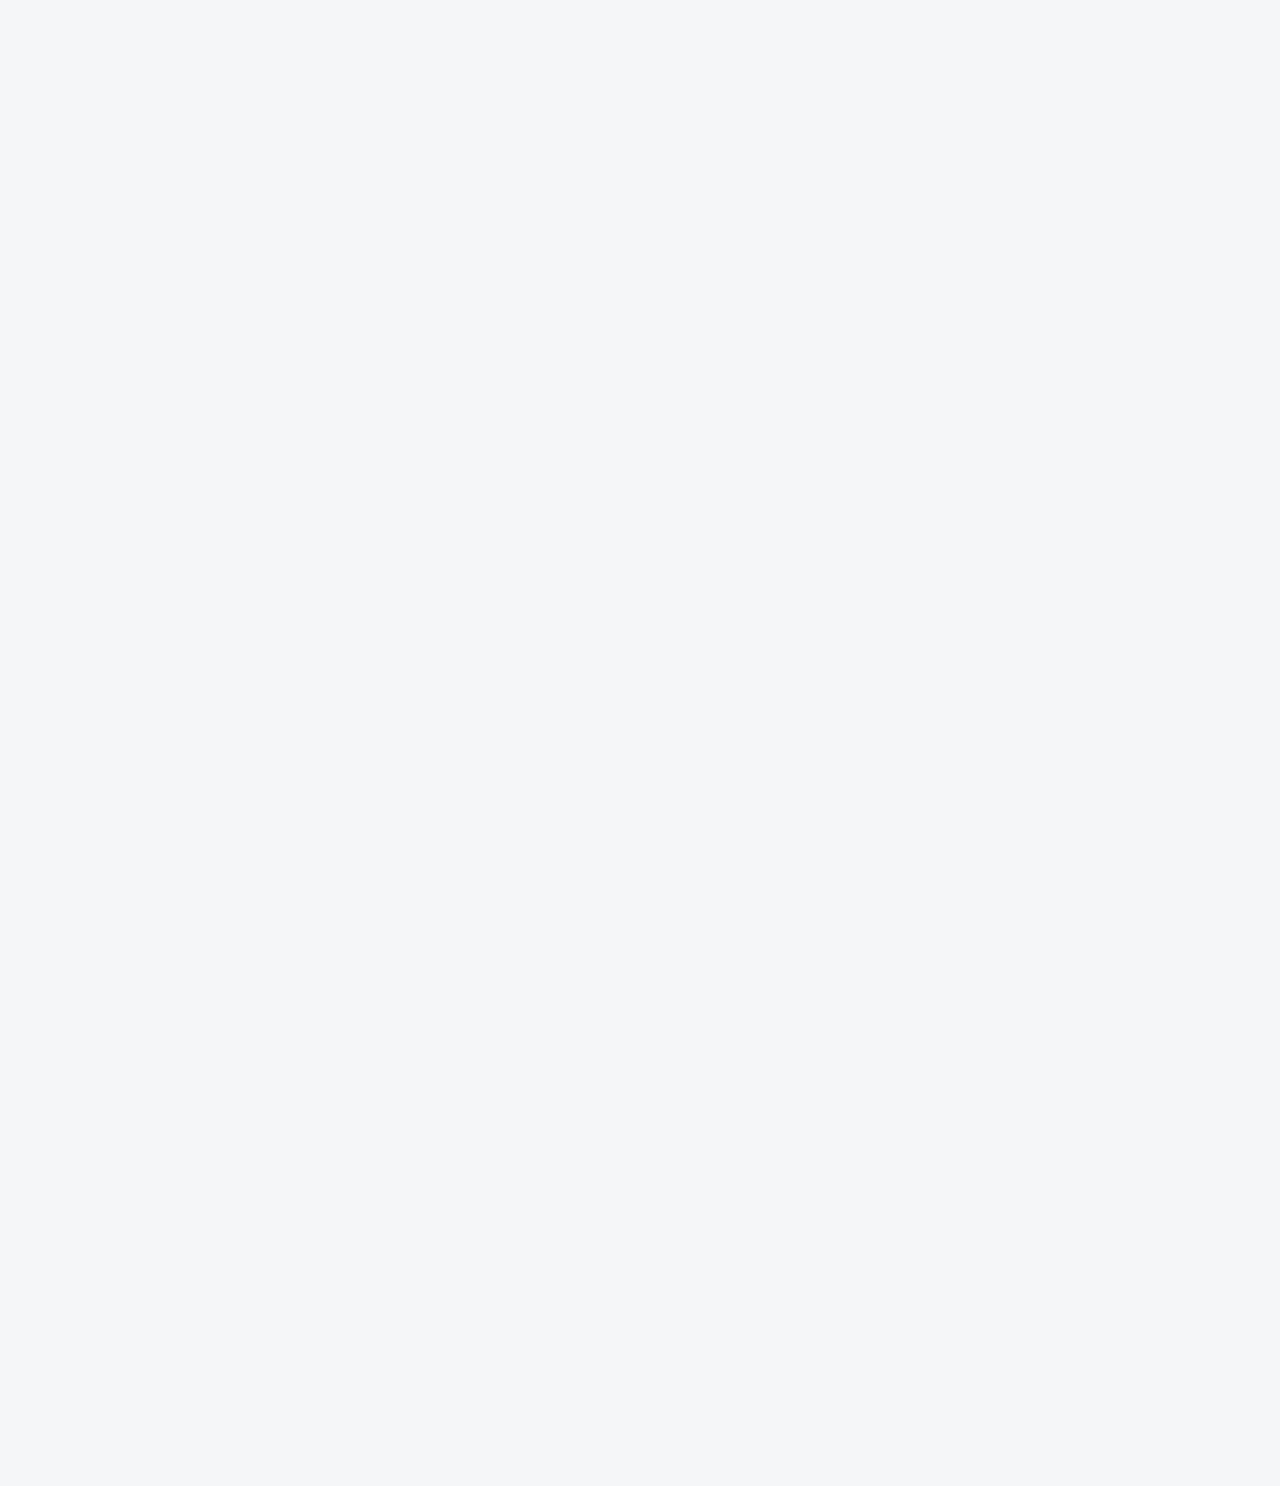
==== commit f64304fc: "all pc version" ====
--- a/index.html
+++ b/index.html
@@ -46,29 +46,36 @@
 
 <body>
 
-	<div id="pageloaderDebtsCheck" style="  background: rgba(100, 100, 100, 0.8);
-	  display: none;
-	  height: 100%;
-	  position: fixed;
-	  width: 100%;
-	  z-index: 1000;">
-		<div class="close-square" style="  position: relative;
-	  width: 25%;
-	  height: 300px;
-	  background-color: #EFF0F2;
-	  z-index: 1100;
-	  margin: 200px auto auto;
-	">
-			<div class="close-btn" id="close-btn" style="cursor: pointer; position: absolute; right: 0;">
-				<svg xmlns="http://www.w3.org/2000/svg" viewBox="0 0 64 64" aria-labelledby="title" aria-describedby="desc"
-					role="img" xmlns:xlink="http://www.w3.org/1999/xlink">
-					<title>Exit</title>
-					<path fill="red" data-name="layer1"
-						d="M51 17.25L46.75 13 32 27.75 17.25 13 13 17.25 27.75 32 13 46.75 17.25 51 32 36.25 46.75 51 51 46.75 36.25 32 51 17.25z">
-					</path>
-				</svg>
+	<div id="pageloaderDebtsCheck" class="search-fixed">
+		<div class="search-fixed__content">
+			<div class="title-wraper">
+				<div class="h3"><strong>Поиск</strong> задолженностей</div>
+				<div class="progressbar__value">0%</div>
 			</div>
-			<div class="lds-dual-ring"></div>
+			<div class="progressbar">
+				<div class="progressbar__bg"></div>
+			</div>
+			<div class="search-fixed__text">
+				<div class="h4">А вы знали что что</div>
+				<div class="welcome-text">
+					<div class="box-text active">
+						<p>ФССП - это Федеральная служба судебных приставов, согласно утвержденным Указом Президента Российской
+							Федерации от
+							13.10.2004 № 1316 занимается организацей принудительного исполнения судебных актов , а также актов иных
+							органов,
+							предусмотренных законодательством Российской Федерации</p>
+					</div>
+					<div class="box-text">
+						<p>Вариантзаметки номер два и так по порядку они должны появляться</p>
+					</div>
+					<div class="box-text">
+						<p>Lorem ipsum dolor, sit amet consectetur adipisicing elit. Accusamus iure suscipit, veritatis aut cum,
+							numquam a aperiam non ullam maiores nostrum quibusdam aliquam. Sunt voluptatum atque nulla harum aliquam
+							et.</p>
+					</div>
+				</div>
+
+			</div>
 		</div>
 	</div>
 
@@ -1012,7 +1019,9 @@
 
 										<a href="#" class="toggle-regions color-accent">
 											<span>Раскрыть список</span>
-											<svg class="svg-icon"><use xlink:href="img/sprite.svg#arrow-bottom"></use></svg>
+											<svg class="svg-icon">
+												<use xlink:href="img/sprite.svg#arrow-bottom"></use>
+											</svg>
 										</a>
 									</div>
 									<div class="col-12 col-lg-2 d-none d-lg-block">
@@ -1257,10 +1266,11 @@
 								<div class="card">
 									<div itemprop="text" class="box-text">
 										<p>Срок исполнительго производства зависит от вида исполнительного листа (ИЛ). Максимальный срок
-										исполнительгого
-										производства составляет 2 года (он может быть увеличен в судебном порядке), заявитель может повторно
-										запросить открыть
-										исполнительное производство если это необходимо.</p>
+											исполнительгого
+											производства составляет 2 года (он может быть увеличен в судебном порядке), заявитель может
+											повторно
+											запросить открыть
+											исполнительное производство если это необходимо.</p>
 									</div>
 								</div>
 							</div>
@@ -1277,10 +1287,12 @@
 								</div>
 								<div class="card">
 									<div itemprop="text" class="box-text">
-										<p>Вам нужно перейти на официальный сайт ФССП, выбрать поиск по исполнительному производству, для этого
-										просто нажмите на
-										чек бокс "поиск по ИП", введите номер ИП,вот такого вида n..n/yy/dd/rr или n..n/yy/ddddd-ИП, нажмите
-										на кнопку "Поиск".</p>
+										<p>Вам нужно перейти на официальный сайт ФССП, выбрать поиск по исполнительному производству, для
+											этого
+											просто нажмите на
+											чек бокс "поиск по ИП", введите номер ИП,вот такого вида n..n/yy/dd/rr или n..n/yy/ddddd-ИП,
+											нажмите
+											на кнопку "Поиск".</p>
 									</div>
 								</div>
 							</div>
@@ -1298,9 +1310,9 @@
 								<div class="card">
 									<div itemprop="text" class="box-text">
 										<p>Согласно ст. 128 ГПК РФ в течение 10 дней с момента получения судебного приказа вы можете подать
-										письменный отказ.
-										Судебный приказ может быть Вами получен по почте, курьером и на приеме у судебного
-										пристава-исполнителя.</p>
+											письменный отказ.
+											Судебный приказ может быть Вами получен по почте, курьером и на приеме у судебного
+											пристава-исполнителя.</p>
 									</div>
 								</div>
 							</div>
--- a/css/style.css
+++ b/css/style.css
@@ -158,6 +158,10 @@
 .input-title__text {
   margin: 0 0 0 auto;
 }
+.input-title sup {
+  font-weight: bold;
+  margin: 0px 0 -10px 2px;
+}
 
 [type=radio], [type=checkbox] {
   -webkit-appearance: auto;
@@ -375,6 +379,13 @@
   width: 100%;
 }
 
+.h4 {
+  font-size: 16px;
+  font-weight: bold;
+  margin: 0 0 24px;
+  text-transform: uppercase;
+}
+
 .descCardsInfo {
   color: #5A5A5A;
   font-weight: 300;
@@ -417,6 +428,10 @@
   margin-top: 24px;
 }
 
+.m-24 {
+  margin: 24px 0;
+}
+
 .m-64 {
   margin: 64px 0;
 }
@@ -430,6 +445,10 @@
   border-radius: 12px;
 }
 
+.color-accent {
+  color: #2862AC;
+}
+
 a.color-accent {
   color: #2862AC;
 }
@@ -437,6 +456,13 @@
   color: #007BFF;
 }
 
+a.color-white {
+  color: #fff;
+}
+a.color-white:hover {
+  color: #2862AC;
+}
+
 .text-decoration-line {
   text-decoration: underline;
 }
@@ -447,6 +473,14 @@
 
 .box-text {
   color: #5A5A5A;
+  line-height: 160%;
+  font-weight: 300;
+}
+.box-text p {
+  margin: 0 0 12px;
+}
+.box-text p:last-child {
+  margin: 0;
 }
 
 .color-black {
@@ -606,6 +640,10 @@
   min-width: 14px;
   -webkit-transition: 0.3s;
   transition: 0.3s;
+}
+
+.btn-tooptip-white {
+  background: #fff;
 }
 
 .tooltip-box {
@@ -807,6 +845,16 @@
   border-radius: 50%;
 }
 
+.list-dots-white {
+  color: #fff;
+}
+.list-dots-white::before {
+  background: #fff;
+}
+.list-dots-white li::before {
+  background: #fff;
+}
+
 .general-box {
   width: 100%;
   height: 100%;
@@ -957,7 +1005,7 @@
   -webkit-box-align: center;
       -ms-flex-align: center;
           align-items: center;
-  margin: 0 0 0 auto;
+  margin: 10px 0 0 auto;
 }
 
 .progress-steps {
@@ -973,4 +1021,221 @@
 }
 .js-tab-content.active {
   display: block;
+}
+
+.departmens-box {
+  width: 100%;
+  background: #fff;
+  border-radius: 12px;
+  font-size: 14px;
+  margin: 0 0 24px;
+}
+.departmens-box__head {
+  width: 100%;
+  color: #fff;
+  padding: 24px;
+  background: #2862AC;
+  font-weight: 300;
+  border-radius: 12px 12px 0 0;
+  display: -webkit-box;
+  display: -ms-flexbox;
+  display: flex;
+  -webkit-box-align: center;
+      -ms-flex-align: center;
+          align-items: center;
+  -ms-flex-wrap: wrap;
+      flex-wrap: wrap;
+}
+.departmens-box__title {
+  text-transform: uppercase;
+  font-weight: 500;
+}
+.departmens-box__name {
+  margin: 8px 0 0;
+  width: 100%;
+}
+.departmens-box__body {
+  width: 100%;
+  padding: 24px;
+}
+.departmens-box__body .box-text {
+  font-weight: normal;
+}
+.departmens-box .box-text {
+  margin: 0 0 12px;
+}
+.departmens-box .box-text:last-child {
+  margin: 0;
+}
+.departmens-box-item {
+  margin: 0 0 24px;
+}
+.departmens-box-item:last-child {
+  margin: 0;
+}
+.departmens-box-item .h3 {
+  text-transform: uppercase;
+  font-size: 14px;
+  line-height: 100%;
+  font-weight: 500;
+  margin: 0;
+}
+.departmens-box-item__title {
+  margin: 0 0 12px;
+}
+.departmens-box-item__body {
+  font-weight: 300;
+  line-height: 130%;
+}
+.departmens-box-item a {
+  color: #5A5A5A;
+}
+.departmens-box-item a:hover {
+  color: #2862AC;
+}
+.departmens-box-item-checked {
+  display: none !important;
+}
+.departmens-box-item-checked.click {
+  display: block !important;
+}
+.departmens-box__toggle {
+  display: -webkit-box;
+  display: -ms-flexbox;
+  display: flex;
+  -webkit-box-align: center;
+      -ms-flex-align: center;
+          align-items: center;
+  font-weight: 500;
+  color: #2862AC;
+  margin: 24px 0 0;
+}
+.departmens-box__toggle .svg-icon {
+  width: 8px;
+  min-width: 8px;
+  height: 9px;
+  fill: #2862AC;
+  margin: 0 0 0 4px;
+}
+.departmens-box__toggle.trigger .svg-icon {
+  -webkit-transform: rotate(180deg);
+          transform: rotate(180deg);
+}
+.departmens-box__sum {
+  display: -webkit-box;
+  display: -ms-flexbox;
+  display: flex;
+  -webkit-box-align: center;
+      -ms-flex-align: center;
+          align-items: center;
+}
+.departmens-box .form-check-label {
+  width: -webkit-fit-content;
+  width: -moz-fit-content;
+  width: fit-content;
+  display: -webkit-box;
+  display: -ms-flexbox;
+  display: flex;
+  -webkit-box-align: center;
+      -ms-flex-align: center;
+          align-items: center;
+  margin: 0 0 0 14px;
+}
+.departmens-box .sum-value {
+  color: #5A5A5A;
+  font-size: 24px;
+  font-weight: bold;
+}
+
+.add-payment {
+  color: #fff;
+  text-decoration: underline;
+  display: -webkit-box;
+  display: -ms-flexbox;
+  display: flex;
+  -webkit-box-align: center;
+      -ms-flex-align: center;
+          align-items: center;
+  font-size: 14px;
+  font-weight: 500;
+  margin: 0 0 0 auto;
+}
+.add-payment:hover, .add-payment:focus {
+  color: #fff;
+}
+.add-payment:focus {
+  text-decoration: underline;
+}
+.add-payment::after {
+  content: "";
+  display: inline-block;
+  width: 10px;
+  height: 10px;
+  min-width: 10px;
+  background: url("../img/plus.svg") no-repeat center;
+  background-size: 100%;
+  margin: 0 0 0 4px;
+}
+.add-payment.trigger:after {
+  background: #fff;
+  height: 2px;
+}
+
+.wrapperPlashka {
+  display: none;
+  position: fixed;
+  bottom: 0;
+  left: 0;
+  width: 100%;
+  z-index: 10;
+  background: #fff;
+  -webkit-box-shadow: 0px -4px 54px 0px rgba(0, 0, 0, 0.1);
+          box-shadow: 0px -4px 54px 0px rgba(0, 0, 0, 0.1);
+  padding: 36px 0;
+}
+.wrapperPlashka .btn {
+  width: 100%;
+}
+
+.wrapperPlashkaInfo {
+  color: #0E0E0E;
+}
+.wrapperPlashkaInfo span {
+  color: #5A5A5A;
+}
+.wrapperPlashkaInfo span .color-accent {
+  color: #2862AC;
+}
+.wrapperPlashkaInfo li {
+  display: -webkit-box;
+  display: -ms-flexbox;
+  display: flex;
+  -webkit-box-align: start;
+      -ms-flex-align: start;
+          align-items: flex-start;
+  margin: 0 0 12px;
+}
+.wrapperPlashkaInfo li p {
+  margin: 0 0 0 5px;
+}
+.wrapperPlashkaInfo li:last-child {
+  margin: 0;
+}
+
+.safeConnection {
+  padding: 0 14px 0 0;
+  border-right: 2px solid #E5E7EA;
+  line-height: 120%;
+  color: #5A5A5A;
+  margin: 0 0 0 auto;
+  text-align: right;
+}
+.safeConnection span {
+  max-width: 152px;
+  display: block;
+}
+
+.card {
+  border: none;
+  border-radius: 12px;
 }--- a/css/header.css
+++ b/css/header.css
@@ -46,8 +46,7 @@
   color: #2862AC;
   line-height: 15px;
 }
-
-.active {
+.textHeader .active {
   border-bottom: 1px solid #fff;
 }
 
@@ -192,4 +191,127 @@
 .navbar-light .navbar-toggler-icon {
   background: url("../img/burger.svg") no-repeat center;
   background-size: 100%;
+}
+
+.search-fixed {
+  background: rgba(14, 14, 14, 0.5);
+  -webkit-backdrop-filter: blur(6px);
+          backdrop-filter: blur(6px);
+  display: none;
+  -webkit-box-align: center;
+      -ms-flex-align: center;
+          align-items: center;
+  -webkit-box-pack: center;
+      -ms-flex-pack: center;
+          justify-content: center;
+  height: 100%;
+  position: fixed;
+  width: 100%;
+  z-index: 1031;
+}
+.search-fixed .title-wraper {
+  margin: 0 0 12px;
+  display: -webkit-box;
+  display: -ms-flexbox;
+  display: flex;
+  -webkit-box-align: center;
+      -ms-flex-align: center;
+          align-items: center;
+  -ms-flex-wrap: wrap;
+      flex-wrap: wrap;
+  width: 100%;
+}
+.search-fixed .h3 {
+  text-transform: uppercase;
+  font-size: 18px;
+  line-height: 120%;
+  font-weight: 400;
+  margin: 0;
+  width: -webkit-fit-content;
+  width: -moz-fit-content;
+  width: fit-content;
+}
+.search-fixed__content {
+  position: relative;
+  max-width: 856px;
+  width: 100%;
+  background-color: #fff;
+  border-radius: 12px;
+  margin: auto;
+  padding: 24px;
+}
+.search-fixed__text {
+  margin: 24px 0 0;
+  position: relative;
+  width: 100%;
+  border-radius: 12px;
+  background: #F4F6F8;
+  padding: 24px 101px 24px 24px;
+  z-index: 1;
+}
+.search-fixed__text .h4 {
+  margin: 0 0 14px;
+  font-size: 18px;
+  font-weight: 500;
+}
+.search-fixed__text .box-text {
+  color: #0E0E0E;
+  font-size: 12px;
+  line-height: 160%;
+}
+.search-fixed__text::before {
+  content: "";
+  position: absolute;
+  right: 0;
+  top: 0;
+  width: 101px;
+  height: 100%;
+  background: url("../img/warning.svg") no-repeat right center;
+  background-size: contain;
+}
+
+.progressbar {
+  width: 100%;
+  position: relative;
+  height: 12px;
+  border-radius: 100px;
+  background: rgba(133, 133, 133, 0.2);
+  overflow: hidden;
+}
+.progressbar__bg {
+  border-radius: 100px 0px 0px 100px;
+  background: #2862AC;
+  position: absolute;
+  left: 0;
+  top: 0;
+  height: 100%;
+  width: 0;
+  -webkit-transition: 0.5s all;
+  transition: 0.5s all;
+}
+.progressbar__value {
+  margin: 0 0 0 auto;
+  font-size: 18px;
+  color: #2862AC;
+  text-transform: uppercase;
+  line-height: 120%;
+  -webkit-transition: 0.5s all;
+  transition: 0.5s all;
+}
+
+.welcome-text {
+  margin: 17px 0 0;
+  position: relative;
+}
+.welcome-text .box-text {
+  opacity: 0;
+  height: 0;
+  visibility: hidden;
+  -webkit-transition: 0.5s ease;
+  transition: 0.5s ease;
+}
+.welcome-text .box-text.active {
+  opacity: 1;
+  visibility: visible;
+  height: auto;
 }--- a/css/footer.css
+++ b/css/footer.css
@@ -135,4 +135,59 @@
 }
 .wrapperDownFooter .contentTextUpFooter {
   max-width: 440px;
+}
+
+.modal-backdrop {
+  background: rgba(14, 14, 14, 0.35);
+}
+.modal-backdrop.show {
+  opacity: 1;
+}
+
+.modal-dialog {
+  max-width: 416px;
+}
+
+.modal-content {
+  border: none;
+  border-radius: 12px;
+  background: #fff;
+  padding: 36px 24px;
+}
+
+.modal-title {
+  text-transform: uppercase;
+  width: 100%;
+  font-size: 18px;
+  padding: 0 0 14px;
+  text-align: center;
+  border-bottom: 1px solid #2862AC;
+}
+
+.modal-header {
+  padding: 0;
+  border: none;
+  border-radius: 0;
+}
+
+.modal-body {
+  padding: 0;
+  margin: 36px 0 0;
+}
+
+.form-modal label {
+  width: 100%;
+}
+.form-modal input {
+  width: 100%;
+}
+.form-modal .btn-group {
+  margin: 36px 0 0;
+}
+.form-modal .btn {
+  width: 100%;
+  margin: 0 0 14px;
+}
+.form-modal .btn:last-child {
+  margin: 0;
 }--- a/css/main.css
+++ b/css/main.css
@@ -54,6 +54,7 @@
   margin: 14px 0;
   font-weight: 300;
   max-width: 172px;
+  line-height: normal;
 }
 
 .debtОfBailiffs {
@@ -279,7 +280,7 @@
   max-width: 526px;
 }
 .payments-advantages__image {
-  margin: -60px auto 0;
+  margin: -36px auto 36px;
   position: relative;
   z-index: 1;
   padding: 13px 13px 0;
@@ -287,15 +288,13 @@
   border-radius: 12px 12px 0px 0px;
   max-width: 505px;
   width: 100%;
-  display: -webkit-box;
-  display: -ms-flexbox;
-  display: flex;
-  -webkit-box-align: center;
-      -ms-flex-align: center;
-          align-items: center;
-  -webkit-box-pack: center;
-      -ms-flex-pack: center;
-          justify-content: center;
+  height: 100%;
+  display: -webkit-box;
+  display: -ms-flexbox;
+  display: flex;
+  -webkit-box-align: end;
+      -ms-flex-align: end;
+          align-items: end;
 }
 .payments-advantages__image img {
   border-radius: 12px 12px 0px 0px;
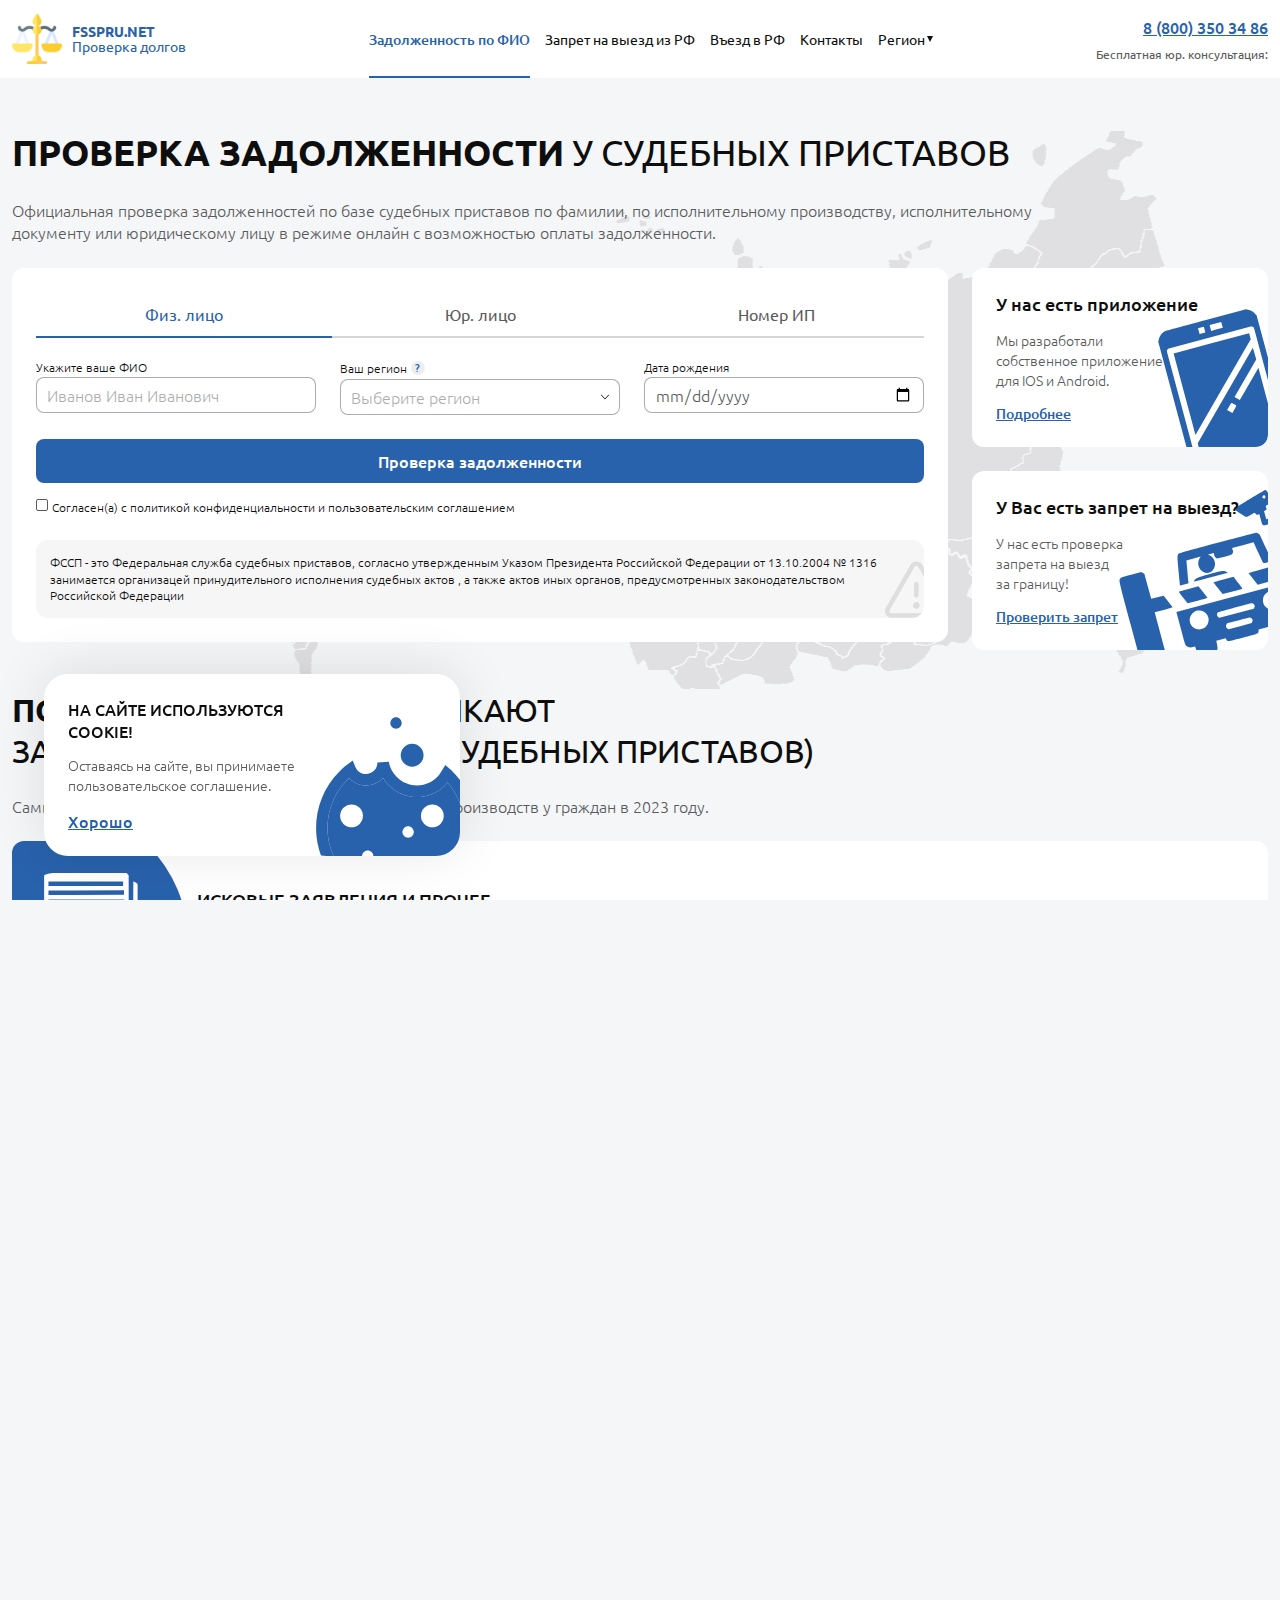
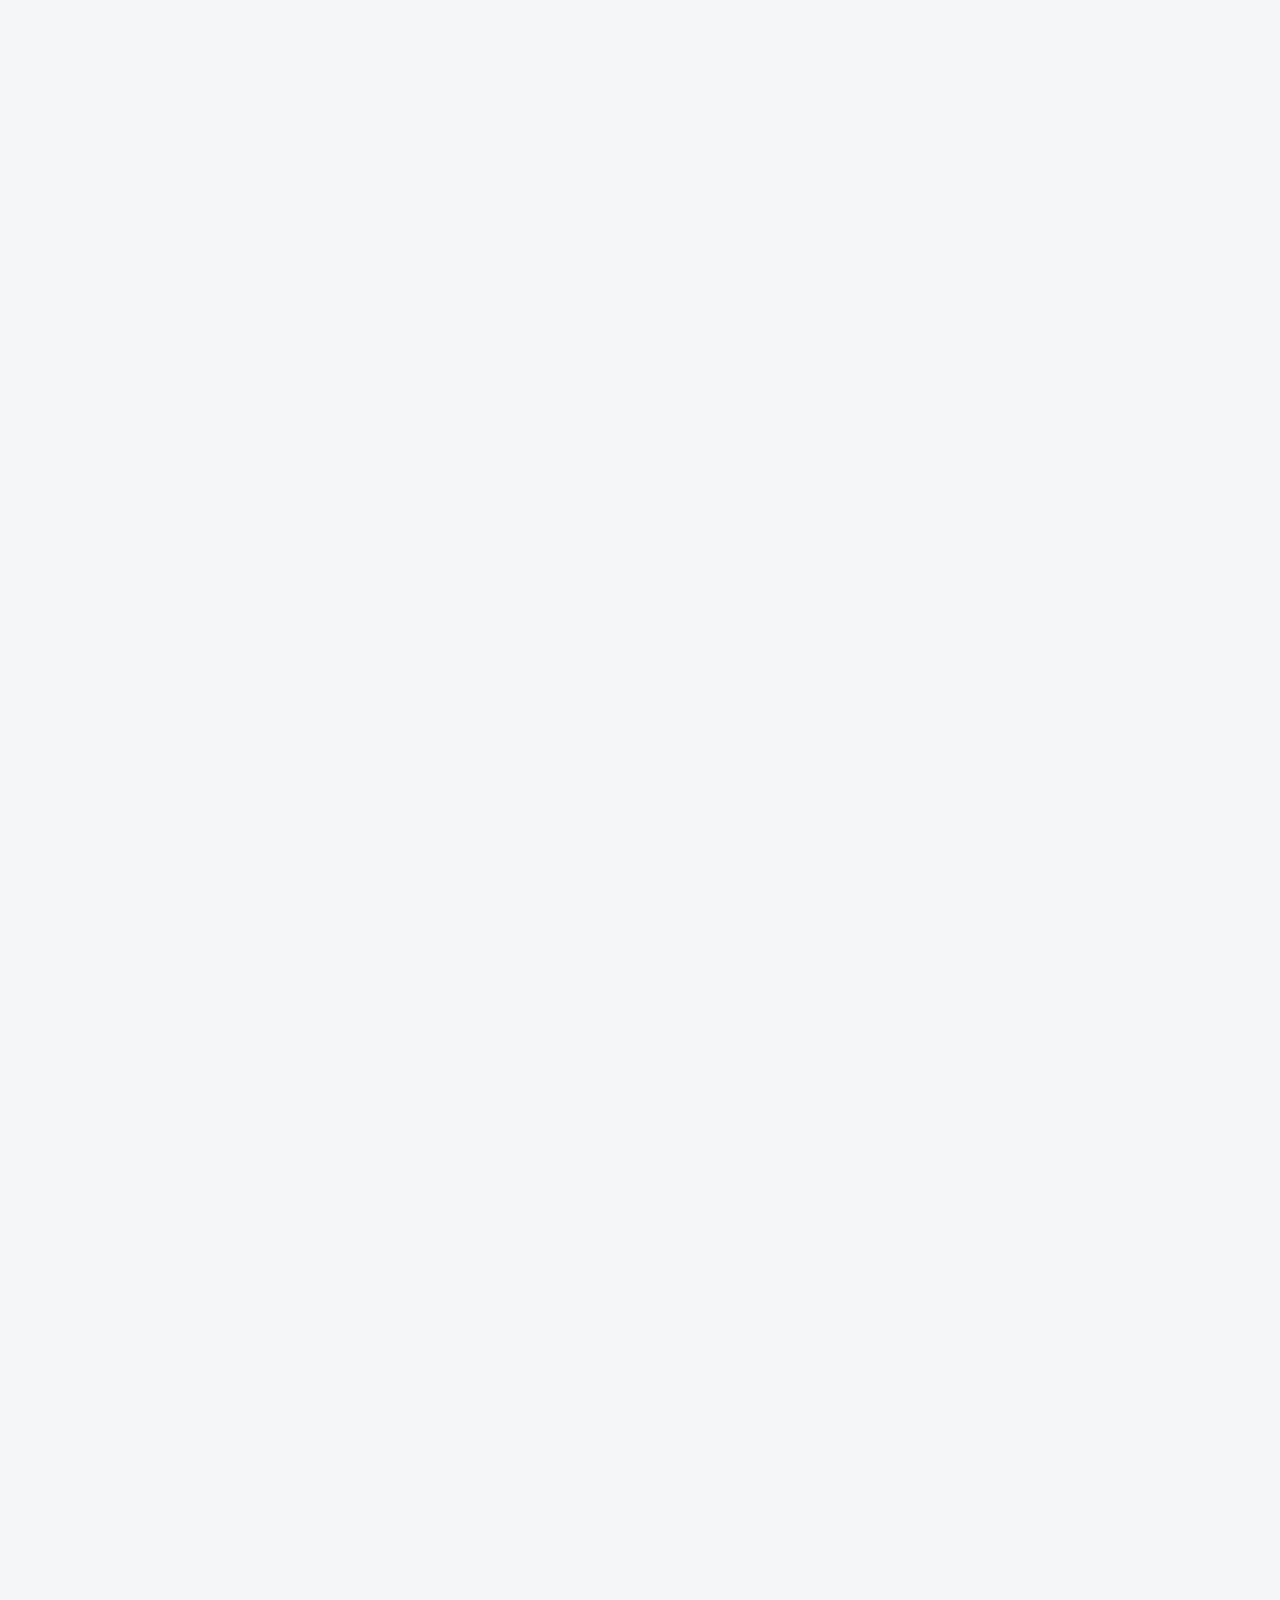
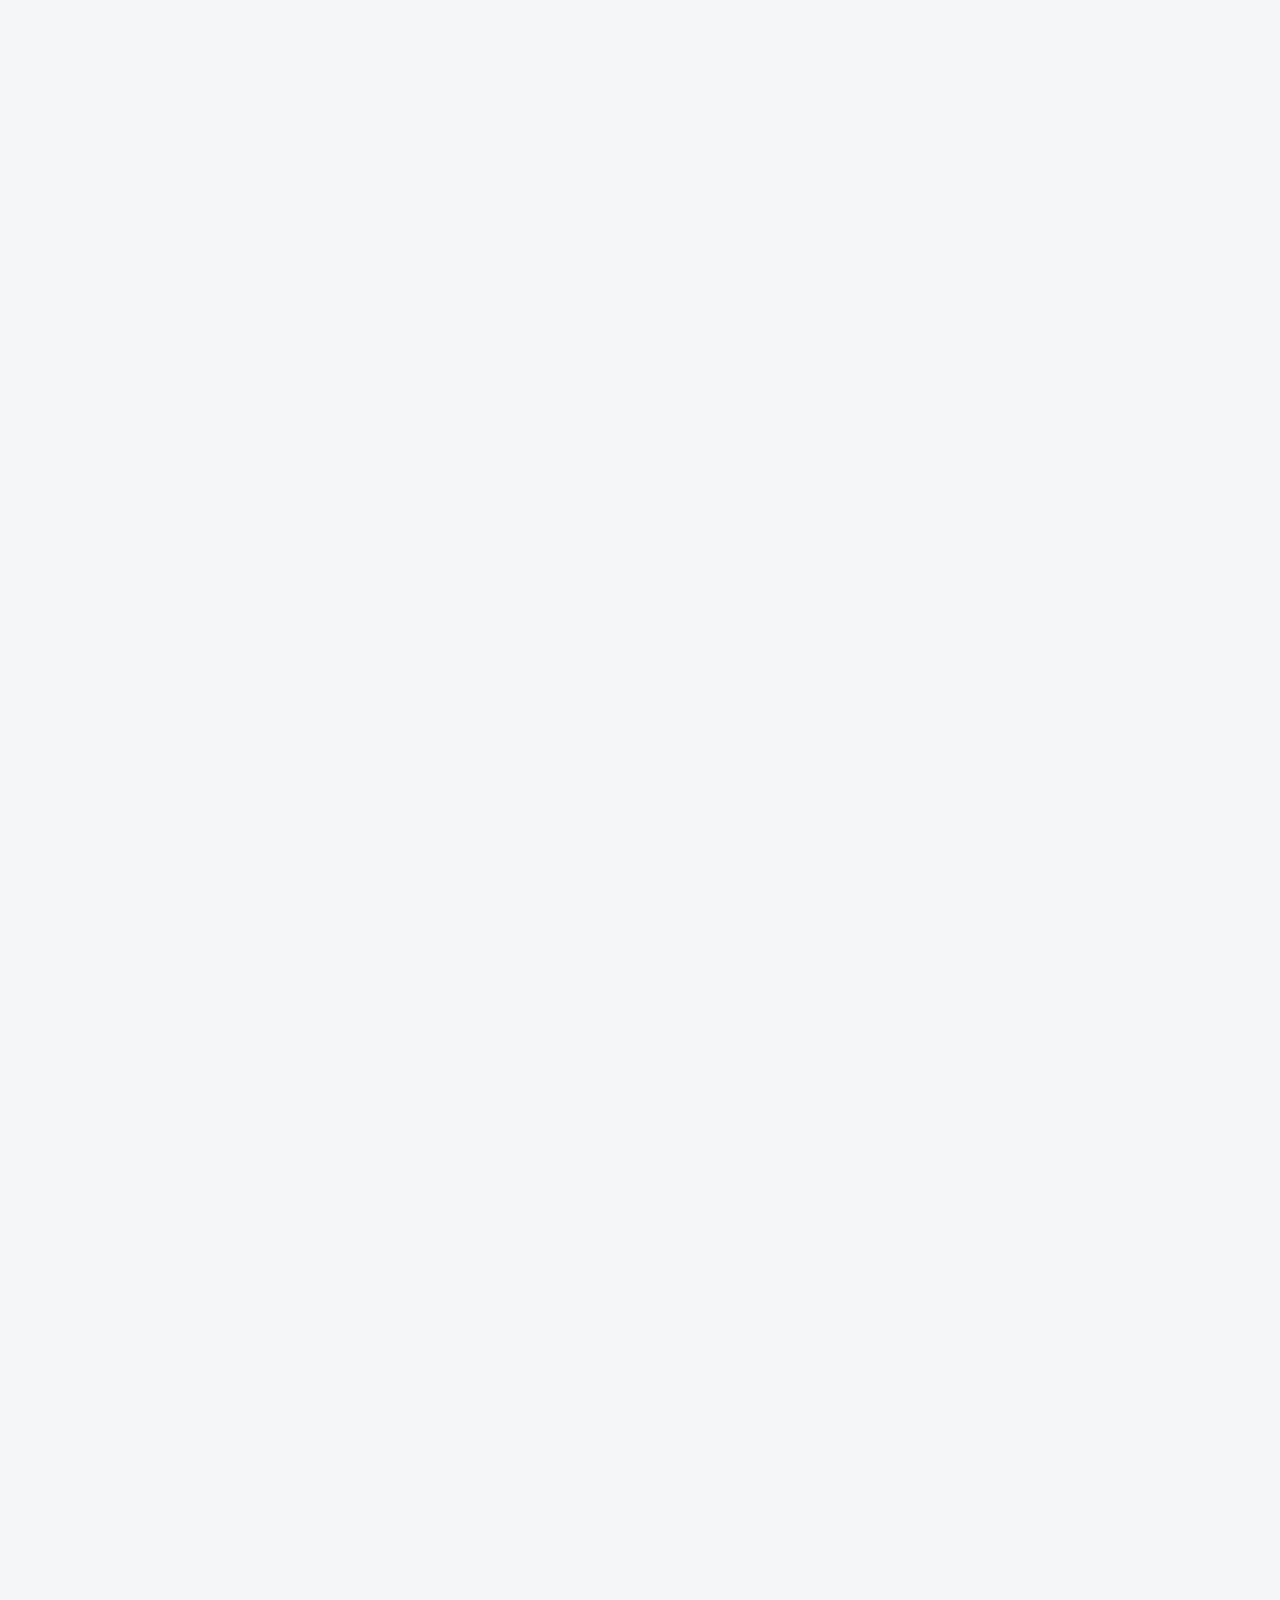
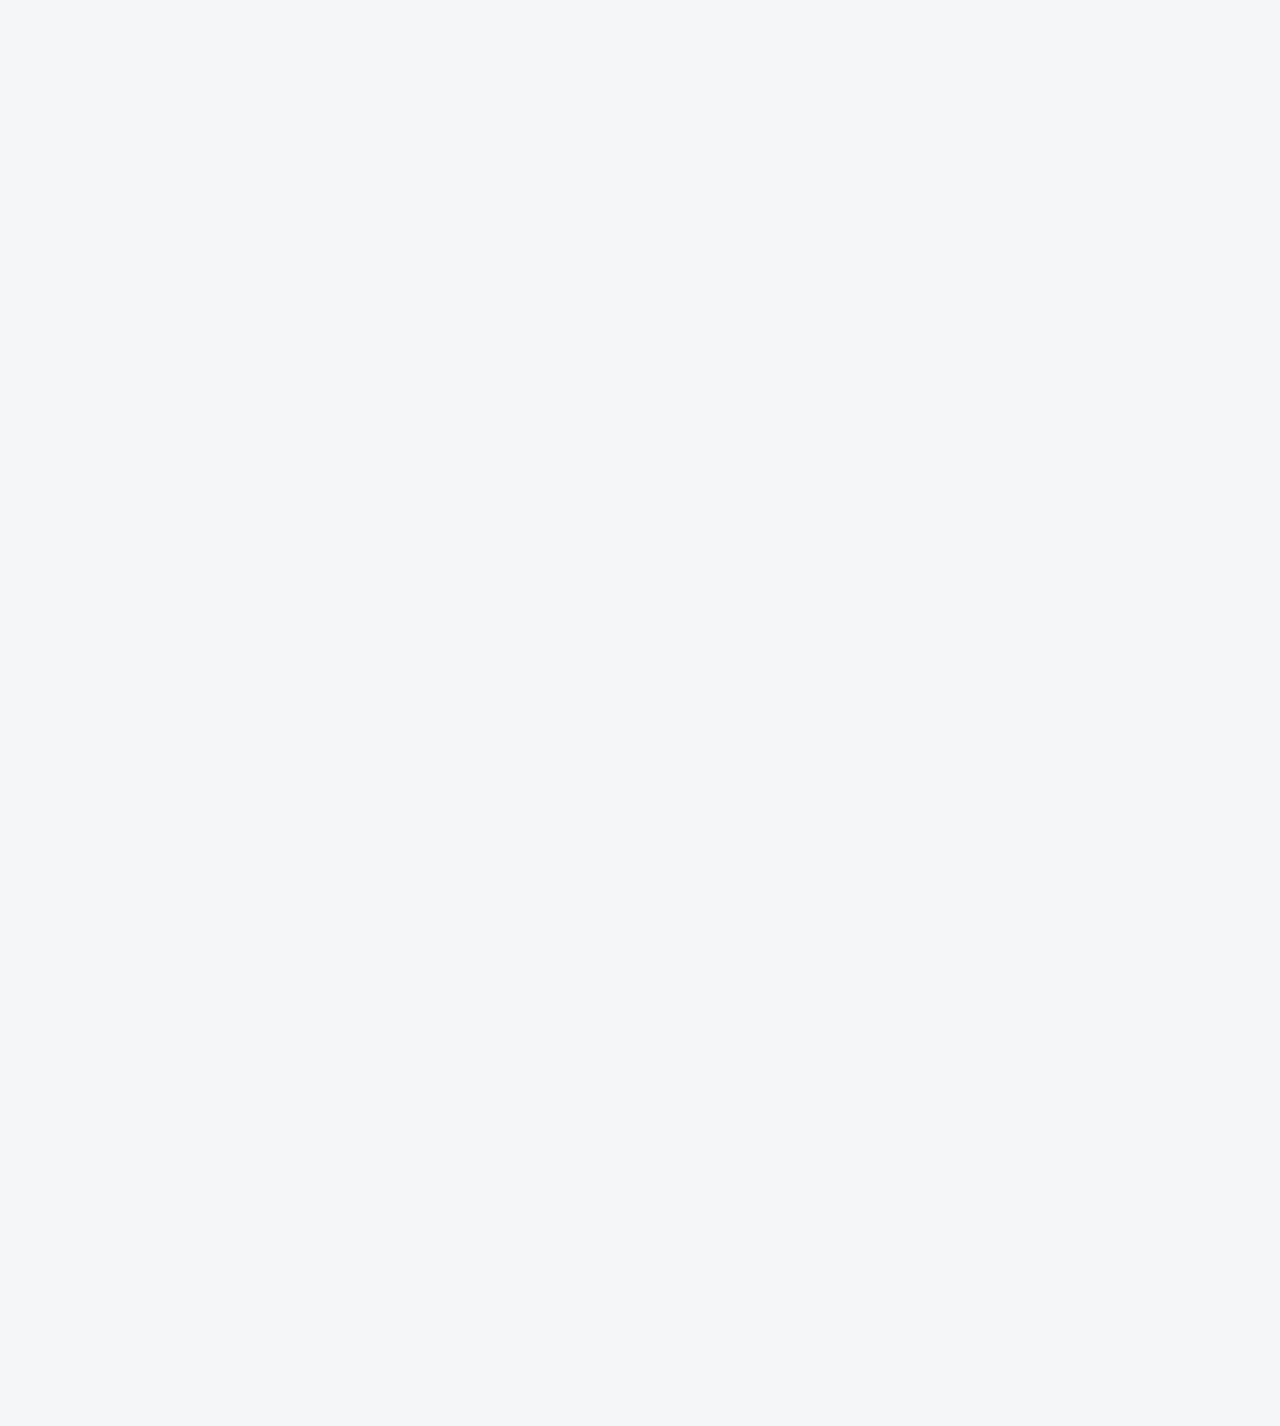
==== commit 70476604: "+index mobile" ====
--- a/index.html
+++ b/index.html
@@ -46,40 +46,10 @@
 
 <body>
 
-	<div id="pageloaderDebtsCheck" class="search-fixed">
-		<div class="search-fixed__content">
-			<div class="title-wraper">
-				<div class="h3"><strong>Поиск</strong> задолженностей</div>
-				<div class="progressbar__value">0%</div>
-			</div>
-			<div class="progressbar">
-				<div class="progressbar__bg"></div>
-			</div>
-			<div class="search-fixed__text">
-				<div class="h4">А вы знали что что</div>
-				<div class="welcome-text">
-					<div class="box-text active">
-						<p>ФССП - это Федеральная служба судебных приставов, согласно утвержденным Указом Президента Российской
-							Федерации от
-							13.10.2004 № 1316 занимается организацей принудительного исполнения судебных актов , а также актов иных
-							органов,
-							предусмотренных законодательством Российской Федерации</p>
-					</div>
-					<div class="box-text">
-						<p>Вариантзаметки номер два и так по порядку они должны появляться</p>
-					</div>
-					<div class="box-text">
-						<p>Lorem ipsum dolor, sit amet consectetur adipisicing elit. Accusamus iure suscipit, veritatis aut cum,
-							numquam a aperiam non ullam maiores nostrum quibusdam aliquam. Sunt voluptatum atque nulla harum aliquam
-							et.</p>
-					</div>
-				</div>
-
-			</div>
-		</div>
-	</div>
-
-	<nav class="navbar navbar-expand-md navbar-light fixed-top navbar-header">
+	
+
+	<div class="overlay-bg"></div>
+	<nav class="navbar navbar-expand-lg navbar-light fixed-top navbar-header">
 		<div class="wrapperHeader">
 			<div class="wrapperLogoAndBtn">
 				<a class="navbar-brand wrapperLogo" href="index.html">
@@ -89,7 +59,7 @@
 						<br>Проверка долгов
 					</div>
 				</a>
-				<button class="navbar-toggler" type="button" data-toggle="collapse" data-target="#navbarText"
+				<button class="navbar-toggler collapsed" type="button" data-toggle="collapse" data-target="#navbarText"
 					aria-controls="navbarText" aria-expanded="false" aria-label="Toggle navigation">
 					<span class="navbar-toggler-icon"></span>
 				</button>
@@ -97,10 +67,8 @@
 			<div class="collapse navbar-collapse justify-content-between" id="navbarText">
 				<ul class="nav navbar-nav wrapperLinksHeader align-items-center justify-content-between">
 					<li class="nav-item"><a class="nav-link itemHeader active" href="index.html">Задолженность по ФИО</a></li>
-					<li class="nav-item"><a class="nav-link itemHeader" href="proverit-zapret-na-vyezd-za-granitsu.html">Проверить
-							запрет на выезд за границу</a></li>
-					<li class="nav-item"><a class="nav-link itemHeader" href="proverit-zapret-na-vezd-v-rf.html">Проверка запрета
-							на въезд в РФ</a></li>
+					<li class="nav-item"><a class="nav-link itemHeader" href="proverit-zapret-na-vyezd-za-granitsu.html">Запрет на выезд из РФ</a></li>
+					<li class="nav-item"><a class="nav-link itemHeader" href="proverit-zapret-na-vezd-v-rf.html">Въезд в РФ</a></li>
 					<li class="nav-item"><a class="nav-link itemHeader" href="kontakty.html">Контакты</a></li>
 					<li class="nav-item dropdown"><a class="nav-link itemHeader dropdown-toggle" href="index.html#"
 							data-toggle="dropdown">Регион
@@ -245,6 +213,18 @@
 														aria-controls="pills-ipNumber" aria-selected="false">Номер ИП</a>
 												</li>
 											</ul>
+											<div class="d-block d-sm-none">
+												<label for="select-tab">
+													<span class="input-title">
+														Поиск по:
+													</span>
+												</label>
+												<select name="select-tab" class="select-tab" id="select-tab">
+													<option value="0">Физическое лицо</option>
+													<option value="1">Номер ИП</option>
+													<option value="2">Юридическое лицо</option>
+												</select>
+											</div>
 											<div class="tab-content tabs__content" id="pills-tabContent">
 												<div class="tab-pane fade show active" id="pills-individual" role="tabpanel"
 													aria-labelledby="individual">
@@ -279,7 +259,9 @@
 																<label for="regionNumberID">
 																	<span class="input-title">
 																		Ваш регион <span class="tooltip-wrapper"><span class="btn-tooptip">?</span><span
-																				class="tooltip-box">Укажите
+																				class="tooltip-box">
+																				<span class="tooltip-box__close"></span>
+																				Укажите
 																				один из
 																				вариантов: регион проживания, временного нахождения или постоянной
 																				регистрации!</span></span>
@@ -482,7 +464,8 @@
 																<label for="regionNumberID">
 																	<span class="input-title">
 																		Ваш регион <span class="tooltip-wrapper"><span class="btn-tooptip">?</span><span
-																				class="tooltip-box">Укажите
+																				class="tooltip-box"><span class="tooltip-box__close"></span>
+																				Укажите
 																				один из
 																				вариантов: регион проживания, временного нахождения или постоянной
 																				регистрации!</span></span>
@@ -695,7 +678,8 @@
 											<label class="form-check-label">
 												<input class="form-check-input checkBoxAgreePrivacy" type="checkbox" required="required">
 												<span class="checkbox-custom"></span>
-												<span class="checkbox-text">Согласен(а) с политикой и дог. оферты</span>
+												<span class="checkbox-text">Согласен(а) с политикой конфиденциальности и пользовательским
+													соглашением</span>
 											</label>
 										</div>
 									</div>
@@ -881,7 +865,7 @@
 											</div>
 											<div class="application-mobile"><img src="img/mobile-application.png" alt=""></div>
 											<div class="application-links d-none d-lg-flex">
-												<a href="https://play.google.com/store/apps/details?id=com.fssp.app" target="_blank"
+												<a href="https://play.google.com/store/apps/details?id=com.fssp.app" target="_blank" 
 													rel="nofollow" onclick="ym(70699780,'reachGoal','and');return true;"
 													class="application-links__item"><img src="img/android.webp"
 														alt="приложение судебные приставы на android" loading="lazy"></a>
@@ -942,10 +926,10 @@
 						<div class="col-12">
 							<div class="cardWhite">
 								<div class="row">
-									<div class="col-12 col-lg-6">
+									<div class="col-12 col-xl-6">
 										<div class="payments-advantages__image"><img src="img/payments-screen.png" alt=""></div>
 									</div>
-									<div class="col-12 col-lg-6">
+									<div class="col-12 col-xl-6">
 										<div class="payments-advantages__content">
 											<h2 class="titleCardsInfo">
 												<strong>Все платежи</strong> осуществляем в день оплаты и Без задержек
@@ -1360,10 +1344,11 @@
 				</div>
 			</section>
 		</div>
+
 		<footer>
 			<div class="container-fluid">
 				<div class="row wrapperFooter wrapperUpFooter">
-					<div class="col-lg-5 col-md-3 col-sm-6 сol-12">
+					<div class="col-lg-5 col-md-4 col-sm-6 сol-12">
 						<div class="wrapperLogoFooter">
 							<img src="img/logotip.png" class="logo" alt loading="lazy">
 							<div class="logoText">
@@ -1381,7 +1366,7 @@
 						</div>
 					</div>
 
-					<div class="col-lg-4 col-md-3 col-sm-6 col-12">
+					<div class="col-lg-4 col-md-4 col-sm-6 col-12">
 						<div class="wrapperSectionsFooter">
 							<div class="wrapperSectionsFooterTitle">
 								<strong>Разделы сайта</strong>
@@ -1406,7 +1391,7 @@
 						</div>
 					</div>
 
-					<div class="col-lg-3 col-md-3 col-sm-6 col-12">
+					<div class="col-lg-3 col-md-4 col-sm-6 col-12">
 						<div class="wrapperContactFooter">
 							<div class="wrapperContactFooterBox">
 								<a href="mailto:info@fsspru.net">info@fsspru.net</a>
@@ -1445,7 +1430,7 @@
 
 			<div class="container-fluid">
 				<div class="row wrapperFooter wrapperDownFooter">
-					<div class="col-lg-9 col-md-3 col-sm-6 сol-12">
+					<div class="col-lg-9 col-md-8 col-sm-6 сol-12">
 						<div class="contentTextUpFooter">
 							<div>Расчеты по переводу денежных средств осуществляет ООО НКО «МОБИ.Деньги» (лицензия ЦБ РФ № 3523-К от
 								06.12.2013
@@ -1453,7 +1438,7 @@
 							</div>
 						</div>
 					</div>
-					<div class="col-lg-3 col-md-3 col-sm-6 сol-12">
+					<div class="col-lg-3 col-md-4 col-sm-6 сol-12">
 						<div class="documentsLinks">
 							<a href="oferta.html" class="contentTextDownFooter">
 								Договор оферты
@@ -1467,7 +1452,41 @@
 			</div>
 		</footer>
 	</div>
-
+	
+	<a href="#" class="btn btn-accent btn-loader">Лоадер</a>
+	
+	<div id="pageloaderDebtsCheck" class="search-fixed">
+		<div class="search-fixed__content">
+			<div class="title-wraper">
+				<div class="h3"><strong>Поиск</strong> задолженностей</div>
+				<div class="progressbar__value">0%</div>
+			</div>
+			<div class="progressbar">
+				<div class="progressbar__bg"></div>
+			</div>
+			<div class="search-fixed__text">
+				<div class="h4">А вы знали что что</div>
+				<div class="welcome-text">
+					<div class="box-text active">
+						<p>ФССП - это Федеральная служба судебных приставов, согласно утвержденным Указом Президента Российской
+							Федерации от
+							13.10.2004 № 1316 занимается организацей принудительного исполнения судебных актов , а также актов иных
+							органов,
+							предусмотренных законодательством Российской Федерации</p>
+					</div>
+					<div class="box-text">
+						<p>Вариантзаметки номер два и так по порядку они должны появляться</p>
+					</div>
+					<div class="box-text">
+						<p>Lorem ipsum dolor, sit amet consectetur adipisicing elit. Accusamus iure suscipit, veritatis aut cum,
+							numquam a aperiam non ullam maiores nostrum quibusdam aliquam. Sunt voluptatum atque nulla harum aliquam
+							et.</p>
+					</div>
+				</div>
+	
+			</div>
+		</div>
+	</div>
 
 	<!-- cookies -->
 	<div class="tibrr-cookie-consent">
--- a/css/style.css
+++ b/css/style.css
@@ -363,7 +363,6 @@
 }
 
 .content h1 {
-  font-weight: bold;
   margin: 0 0 24px;
 }
 
@@ -579,18 +578,18 @@
   position: absolute;
   z-index: -1;
   right: 0;
-  top: 0;
+  bottom: 0;
   height: 100%;
   width: 158px;
   display: -webkit-box;
   display: -ms-flexbox;
   display: flex;
-  -webkit-box-align: center;
-      -ms-flex-align: center;
-          align-items: center;
-  -webkit-box-pack: center;
-      -ms-flex-pack: center;
-          justify-content: center;
+  -webkit-box-align: end;
+      -ms-flex-align: end;
+          align-items: flex-end;
+  -webkit-box-pack: end;
+      -ms-flex-pack: end;
+          justify-content: flex-end;
 }
 .tibrr-cookie-consent-icon img {
   width: 100%;
@@ -668,6 +667,16 @@
   margin: 4px 0 0;
   display: none;
 }
+.tooltip-box__close {
+  position: absolute;
+  width: 16px;
+  height: 16px;
+  top: 14px;
+  right: 14px;
+  background: url("../img/close-blue.svg") no-repeat center;
+  background-size: 100%;
+  display: none;
+}
 
 .nav-tabs {
   width: 100%;
@@ -700,6 +709,11 @@
 
 .tab-content {
   padding: 24px 0 0;
+}
+
+.select-tab {
+  background: url("../img/arrow-bottom.svg") no-repeat calc(100% - 10px) center;
+  background-size: 8px;
 }
 
 .form-check-label {
--- a/css/header.css
+++ b/css/header.css
@@ -189,8 +189,24 @@
 }
 
 .navbar-light .navbar-toggler-icon {
+  background: url("../img/close.svg") no-repeat center;
+  background-size: 100%;
+}
+
+.navbar-light .navbar-toggler.collapsed .navbar-toggler-icon {
   background: url("../img/burger.svg") no-repeat center;
   background-size: 100%;
+}
+
+.overlay-bg {
+  position: fixed;
+  z-index: 11;
+  top: 0;
+  left: 0;
+  width: 100%;
+  height: 100%;
+  background: rgba(14, 14, 14, 0.35);
+  display: none;
 }
 
 .search-fixed {
@@ -205,8 +221,10 @@
       -ms-flex-pack: center;
           justify-content: center;
   height: 100%;
+  width: 100%;
+  left: 0;
+  top: 0;
   position: fixed;
-  width: 100%;
   z-index: 1031;
 }
 .search-fixed .title-wraper {
--- a/css/footer.css
+++ b/css/footer.css
@@ -37,7 +37,7 @@
 
 .contentTextUpFooter {
   max-width: 400px;
-  line-height: 130%;
+  line-height: 160%;
 }
 
 .wrapperSectionsFooterTitle {
--- a/css/main.css
+++ b/css/main.css
@@ -1,6 +1,6 @@
 @charset "UTF-8";
 .home {
-  margin: 54px 0 0;
+  margin: 6px 0 0;
   position: relative;
   z-index: 0;
   padding: 0 0 40px;
@@ -83,8 +83,8 @@
   bottom: 0;
   width: 39px;
   height: 57px;
-  background: url("../img/law.svg") no-repeat center;
-  background-size: 100%;
+  background: url("../img/law.svg") no-repeat right top;
+  background-size: contain;
   opacity: 0.1;
 }
 .formDescIndividual .logoText {
@@ -130,13 +130,12 @@
   border-radius: 12px;
   background: #FFF;
   border: none;
-  border-radius: 0;
-  display: -webkit-box;
-  display: -ms-flexbox;
-  display: flex;
-  -webkit-box-align: center;
-      -ms-flex-align: center;
-          align-items: center;
+  display: -webkit-box;
+  display: -ms-flexbox;
+  display: flex;
+  -webkit-box-align: stretch;
+      -ms-flex-align: stretch;
+          align-items: stretch;
   -webkit-box-orient: horizontal;
   -webkit-box-direction: normal;
       -ms-flex-direction: row;
@@ -144,7 +143,6 @@
 }
 .causes .card-icon {
   width: 176px;
-  height: 100%;
   border-radius: 12px;
   position: relative;
   z-index: 1;
@@ -160,6 +158,11 @@
   padding: 32px 37px 33px 19px;
   overflow: hidden;
 }
+.causes .card-icon img {
+  -webkit-filter: brightness(0) invert(1);
+          filter: brightness(0) invert(1);
+  width: 120px;
+}
 .causes .card-icon::before {
   content: "";
   position: absolute;
@@ -177,6 +180,19 @@
   -webkit-box-flex: 0;
       -ms-flex: none;
           flex: none;
+  display: -webkit-box;
+  display: -ms-flexbox;
+  display: flex;
+  -webkit-box-orient: vertical;
+  -webkit-box-direction: normal;
+      -ms-flex-direction: column;
+          flex-direction: column;
+  -webkit-box-align: start;
+      -ms-flex-align: start;
+          align-items: flex-start;
+  -webkit-box-pack: center;
+      -ms-flex-pack: center;
+          justify-content: center;
 }
 .causes .box-text {
   font-weight: 300;
--- a/css/media.css
+++ b/css/media.css
@@ -1,8 +1,9 @@
+@charset "UTF-8";
 /*==========	Desktop First	==========*/
 /* Large Devices, Wide Screens */
-@media only screen and (max-width: 1300px) {
+@media only screen and (max-width: 1350px) {
   .navbar-nav {
-    font-size: 12px;
+    font-size: 14px;
   }
   .navbar-nav .nav-item {
     margin: 0 15px 0 0;
@@ -14,8 +15,100 @@
     min-width: 260px;
     max-width: 260px;
   }
+  .application-advantages-list li {
+    margin: 0 0 15px;
+  }
+  .application-advantages-list li:last-child {
+    margin: 0;
+  }
+  .application-section__images {
+    width: 615px;
+  }
+  .application-section__images::before {
+    width: 700px;
+    height: 300px;
+  }
+  .application-section .application-links {
+    bottom: 140px;
+  }
+  .application-qr {
+    width: 174px;
+    bottom: 53px;
+    left: -109px;
+  }
+  .application-mobile {
+    max-width: 320px;
+  }
 }
 @media only screen and (max-width: 1200px) {
+  .tooltip-box {
+    min-width: 303px;
+    max-width: 303px;
+    padding: 14px 44px 14px 14px;
+  }
+  .tooltip-box__close {
+    display: -webkit-box;
+    display: -ms-flexbox;
+    display: flex;
+  }
+  .blockCheck-box__icon {
+    max-width: 119px;
+  }
+  .causes .card-icon {
+    padding: 20px 10px;
+    border-radius: 0;
+  }
+  .causes .card-icon::before {
+    width: 100%;
+    height: 100%;
+    top: 0;
+    border-radius: 12px 30% 30% 12px;
+  }
+  .application-section__images {
+    width: 500px;
+    margin: auto auto 0;
+  }
+  .application-section__images::before {
+    width: 100%;
+    height: 220px;
+    right: 0;
+    background-position: center top;
+  }
+  .application-mobile {
+    max-width: 250px;
+    margin: 0 0 0 121px;
+  }
+  .application-qr {
+    bottom: 45px;
+    left: -52px;
+  }
+  .application-section .application-links {
+    width: 130px;
+    right: 0;
+    bottom: 100px;
+  }
+  .application-section__content {
+    padding: 40px 24px;
+  }
+  .payments-advantages__image {
+    max-width: 400px;
+    padding: 7px 7px 0 7px;
+    margin: -64px auto 0;
+    height: auto;
+  }
+  .payments-advantages__image::before {
+    width: 500px;
+    height: 250px;
+  }
+  .payments-advantages__content {
+    padding: 24px 14px;
+  }
+  .payments-advantages .descCardsInfo {
+    margin: 14px 0 24px;
+    max-width: none;
+  }
+}
+@media only screen and (max-width: 992px) {
   .navbar-light .navbar-toggler {
     display: -webkit-box;
     display: -ms-flexbox;
@@ -37,8 +130,398 @@
   .navbar-header {
     padding: 12px 0;
   }
+  .navbar-header .navbar-collapse {
+    position: absolute;
+    width: calc(100% + 30px);
+    left: 50%;
+    top: 100%;
+    -webkit-transform: translate(-50%, 0);
+            transform: translate(-50%, 0);
+    background: #fff;
+    padding: 0 0 40px;
+  }
+  .navbar-header .navbar-collapse::before {
+    content: "";
+    position: absolute;
+    left: 50%;
+    top: 0;
+    -webkit-transform: translate(-50%, 0);
+            transform: translate(-50%, 0);
+    height: 2px;
+    width: calc(100% + 30px);
+    background: #2862AC;
+  }
+  .navbar-header .phoneHeader {
+    display: none;
+  }
   .wrapperHeader {
     -ms-flex-wrap: wrap;
         flex-wrap: wrap;
   }
+  .navbar-nav {
+    font-size: 14px;
+  }
+  .navbar-nav .nav-item {
+    width: 100%;
+    padding: 0 30px;
+    margin: 0 auto;
+  }
+  .navbar-nav .nav-item.show .nav-link {
+    font-weight: normal;
+  }
+  .navbar-nav .nav-item .nav-link {
+    padding: 16px 0;
+    width: 100%;
+    text-align: right;
+    border-bottom: 2px solid #E5E7EA;
+    font-weight: normal;
+  }
+  .navbar-nav .nav-item .nav-link::before {
+    display: none;
+  }
+  .navbar-nav .nav-item .nav-link.active {
+    border-color: #2862AC;
+    font-weight: normal;
+  }
+  .navbar-nav .dropdown-toggle {
+    -webkit-box-pack: end;
+        -ms-flex-pack: end;
+            justify-content: flex-end;
+  }
+  .navbar-nav .dropdown-menu {
+    max-width: none;
+    margin: 24px 0 0;
+    -webkit-box-shadow: none;
+            box-shadow: none;
+    border-radius: 0;
+    padding: 0 0 18px;
+    border-bottom: 2px solid #E5E7EA;
+  }
+  .navbar-nav .dropdown-menu .scroll-vertical {
+    max-height: 155px;
+  }
+  .navbar-nav .dropdown-item {
+    padding: 6px 12px;
+  }
+  .home {
+    margin: 0;
+    padding: 0 0 54px;
+  }
+  .debtОfBailiffs {
+    padding: 14px;
+    margin: 0 0 24px;
+  }
+  .blockCheck-box {
+    width: 49%;
+    max-width: none;
+    margin: 0 auto 14px 0;
+  }
+  .blockCheck-box:last-child {
+    margin: 0 0 14px;
+  }
+  .formDescIndividual {
+    padding: 14px 21px 14px 14px;
+    margin: 48px 0 0;
+    position: relative;
+    z-index: 1;
+    overflow: visible;
+  }
+  .formDescIndividual::after {
+    content: "";
+    position: absolute;
+    left: 0;
+    top: -24px;
+    width: 100%;
+    height: 2px;
+    background: #2862AC;
+  }
+  .home::before {
+    display: none;
+  }
+  .application-section .cardWhite {
+    padding: 24px 14px;
+  }
+  .application-section .application-links {
+    position: relative;
+    margin: 24px auto;
+    width: 100%;
+    max-width: none;
+    bottom: 0;
+    left: 0;
+    top: 0;
+    background: transparent;
+    border-radius: 0;
+    padding: 0;
+    display: -webkit-box;
+    display: -ms-flexbox;
+    display: flex;
+    -webkit-box-align: start;
+        -ms-flex-align: start;
+            align-items: flex-start;
+    -ms-flex-wrap: wrap;
+        flex-wrap: wrap;
+    -webkit-box-orient: horizontal;
+    -webkit-box-direction: normal;
+        -ms-flex-direction: row;
+            flex-direction: row;
+  }
+  .application-section .application-links__item {
+    width: 92px;
+    margin: 0 14px 0 0;
+  }
+  .application-section .application-links__item:last-child {
+    margin: 0;
+  }
+  .application-section__images {
+    margin: -73px auto 24px;
+    overflow: hidden;
+    width: 100%;
+  }
+  .application-section__images::before {
+    border-radius: 305px;
+    background: #2862AC;
+    width: 304px;
+    height: 304px;
+    top: 50%;
+    left: 50%;
+    -webkit-transform: translate(-50%, 0);
+            transform: translate(-50%, 0);
+  }
+  .application-section__content {
+    padding: 0;
+  }
+  .application-section .titleCardsInfo {
+    margin: 0 0 24px;
+  }
+  .titleCardsInfo {
+    margin: 0 0 24px;
+  }
+  .application-qr {
+    display: none;
+  }
+  .application-mobile {
+    max-width: 215px;
+    height: 289px;
+    margin: 0 auto;
+  }
+  .ulRegions {
+    -webkit-column-count: 5;
+       -moz-column-count: 5;
+            column-count: 5;
+  }
+  .wrapperDownFooter {
+    padding: 36px 0;
+  }
+}
+@media only screen and (max-width: 768px) {
+  .causes .card {
+    padding: 14px;
+  }
+  .causes .card-icon {
+    position: absolute;
+    left: 14px;
+    top: 14px;
+    width: 64px;
+    padding: 0;
+    border-radius: 0;
+  }
+  .causes .card-icon::before {
+    display: none;
+  }
+  .causes .card-icon img {
+    -webkit-filter: none;
+            filter: none;
+  }
+  .causes .card-body {
+    width: 100%;
+    padding: 0;
+  }
+  .titleCardDebtFCCP {
+    padding: 0 0 0 78px;
+    width: 100%;
+    min-height: 64px;
+    display: -webkit-box;
+    display: -ms-flexbox;
+    display: flex;
+    -webkit-box-align: center;
+        -ms-flex-align: center;
+            align-items: center;
+    -ms-flex-wrap: wrap;
+        flex-wrap: wrap;
+  }
+  .questionInAnswerAndQuestion {
+    font-size: 16px;
+  }
+  .descCardsInfo {
+    font-size: 14px;
+    line-height: 130%;
+  }
+  .regions .cardWhite {
+    padding: 24px 14px;
+  }
+  .regions .titleCardsInfo {
+    margin: 0 0 14px;
+  }
+  .toggle-regions {
+    margin: 0 0 24px;
+  }
+  .ulRegions-wrapper {
+    padding: 24px 0 0;
+  }
+  .ulRegions {
+    -webkit-column-count: 4;
+       -moz-column-count: 4;
+            column-count: 4;
+  }
+  .wrapperContactFooter {
+    margin: 36px 0 0;
+  }
+  .contentTextNameDownFooter {
+    margin: 24px 0 14px;
+  }
+  footer .application-links__item {
+    width: 110px;
+  }
+  .wrapperPaymentsFooter {
+    margin: 36px 0 0;
+    padding: 36px 0;
+  }
+}
+@media only screen and (max-width: 576px) {
+  h1 {
+    font-size: 24px;
+  }
+  h2 {
+    font-size: 26px;
+    margin: 0 0 14px;
+  }
+  .box-text, .descHome {
+    font-size: 14px;
+    line-height: 140%;
+  }
+  .content {
+    padding: 36px 0 0;
+  }
+  .wrapperRadioHome {
+    display: none;
+  }
+  .blockCheck-box {
+    width: 100%;
+  }
+  .formDescIndividual::before {
+    width: 101px;
+    height: 100%;
+    bottom: auto;
+    top: 50%;
+    -webkit-transform: translate(0, -50%);
+            transform: translate(0, -50%);
+  }
+  .dropdown-menu {
+    min-width: auto;
+    max-width: 100%;
+  }
+  .payments-advantages__image {
+    max-width: 259px;
+  }
+  .payments-advantages__image::before {
+    width: 304px;
+    height: 152px;
+  }
+  .payments-advantages-box {
+    margin: 0 0 14px;
+    -ms-flex-wrap: wrap;
+        flex-wrap: wrap;
+  }
+  .payments-advantages-box__icon {
+    margin: 0 0 8px;
+  }
+  .payments-advantages-box__body {
+    width: 100%;
+    padding: 0;
+  }
+  .ulRegions {
+    font-size: 14px;
+    -webkit-column-count: 2;
+       -moz-column-count: 2;
+            column-count: 2;
+  }
+  .ulRegions li {
+    margin: 0 0 24px;
+    display: none;
+  }
+  .ulRegions li:nth-child(-n+36) {
+    display: block;
+  }
+  .ulRegions li:nth-child(-n+24) {
+    display: block;
+  }
+  .titleCardsInfo {
+    margin: 0 0 14px;
+  }
+  .question .descCardsInfo {
+    margin: 0 0 24px;
+  }
+  .question-item {
+    padding: 24px 14px;
+  }
+  .question-item__link {
+    margin: 14px 0 0;
+    font-size: 14px;
+  }
+  .question-item h3 {
+    font-size: 16px;
+  }
+  footer {
+    margin: 64px 0 0;
+    padding: 40px 0 0;
+  }
+  .wrapperSectionsFooter {
+    margin: 36px 0 0;
+  }
+  .documentsLinks {
+    margin: 24px 0 0;
+  }
+  .contentTextDownFooter {
+    margin: 0 0 24px;
+  }
+}
+@media only screen and (max-width: 480px) {
+  .tibrr-cookie-consent {
+    left: 0;
+    bottom: 0;
+    width: 100%;
+    max-width: none;
+    border-radius: 0;
+  }
+  .tibrr-cookie-consent-container {
+    padding: 24px 28px 24px 24px;
+  }
+  .tibrr-cookie-consent-icon {
+    right: -35px;
+  }
+}
+@media only screen and (max-width: 370px) {
+  .application-section .application-links__item {
+    width: 82px;
+    margin: 0 10px 0 0;
+  }
+  .payments-advantages__image {
+    max-width: 230px;
+  }
+  .payments-advantages__image::before {
+    width: 270px;
+    height: 135px;
+  }
+}
+@media only screen and (max-width: 350px) {
+  .tibrr-cookie-consent-icon {
+    right: -55px;
+  }
+  .tibrr-cookie-consent-container {
+    padding: 24px;
+  }
+  .application-section__images::before {
+    width: 260px;
+    height: 260px;
+  }
 }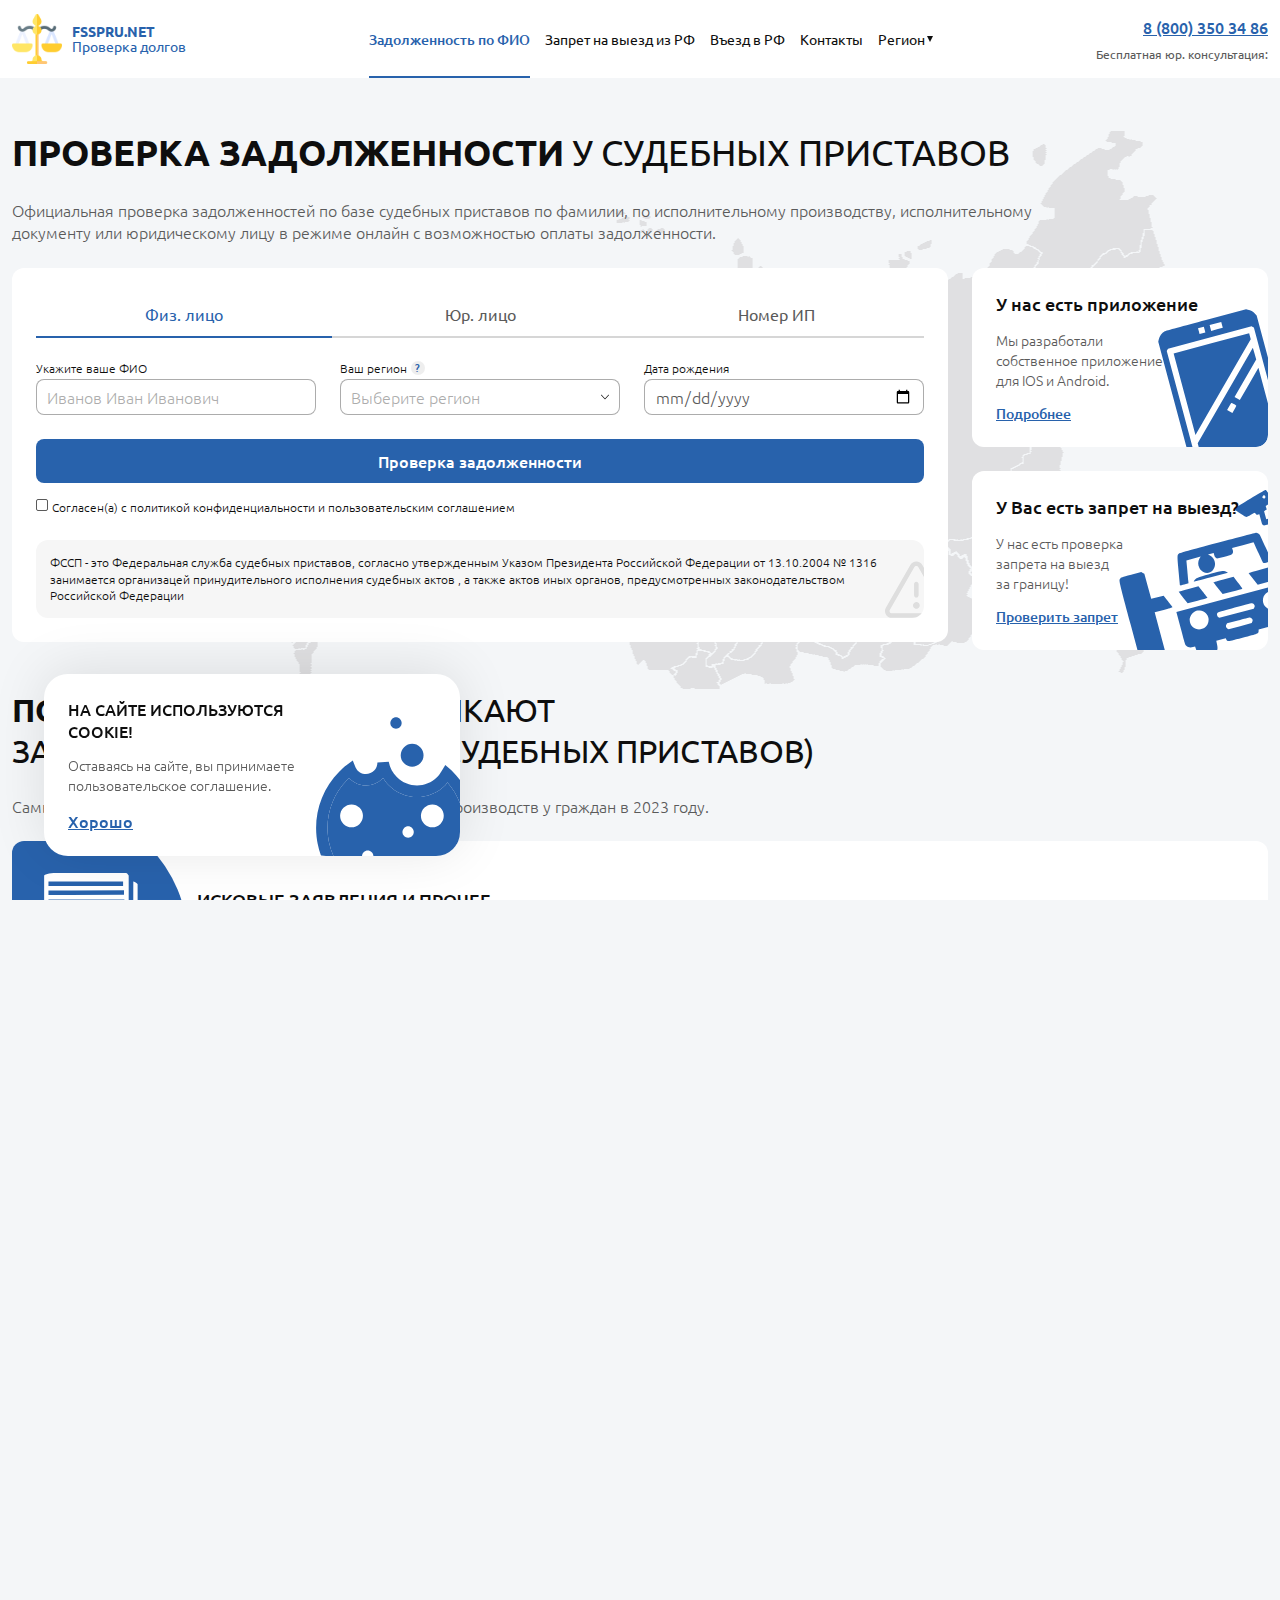
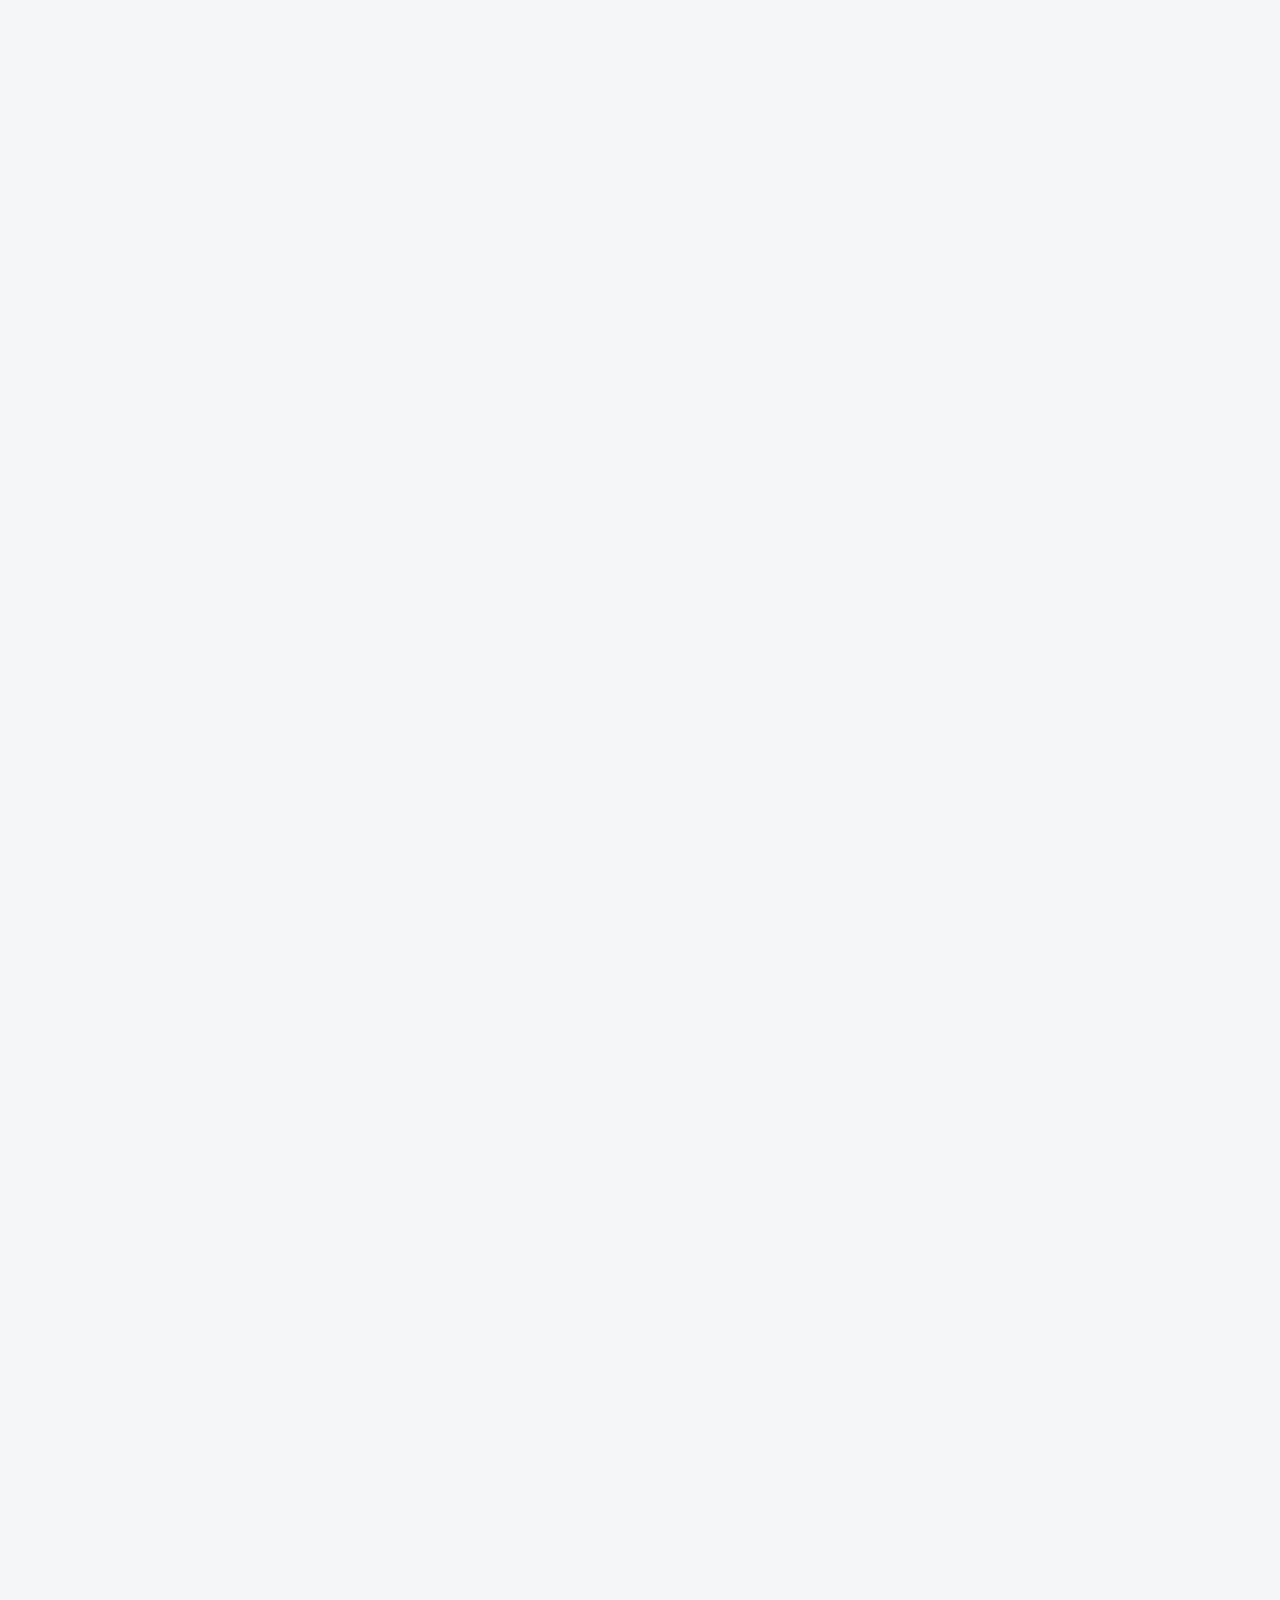
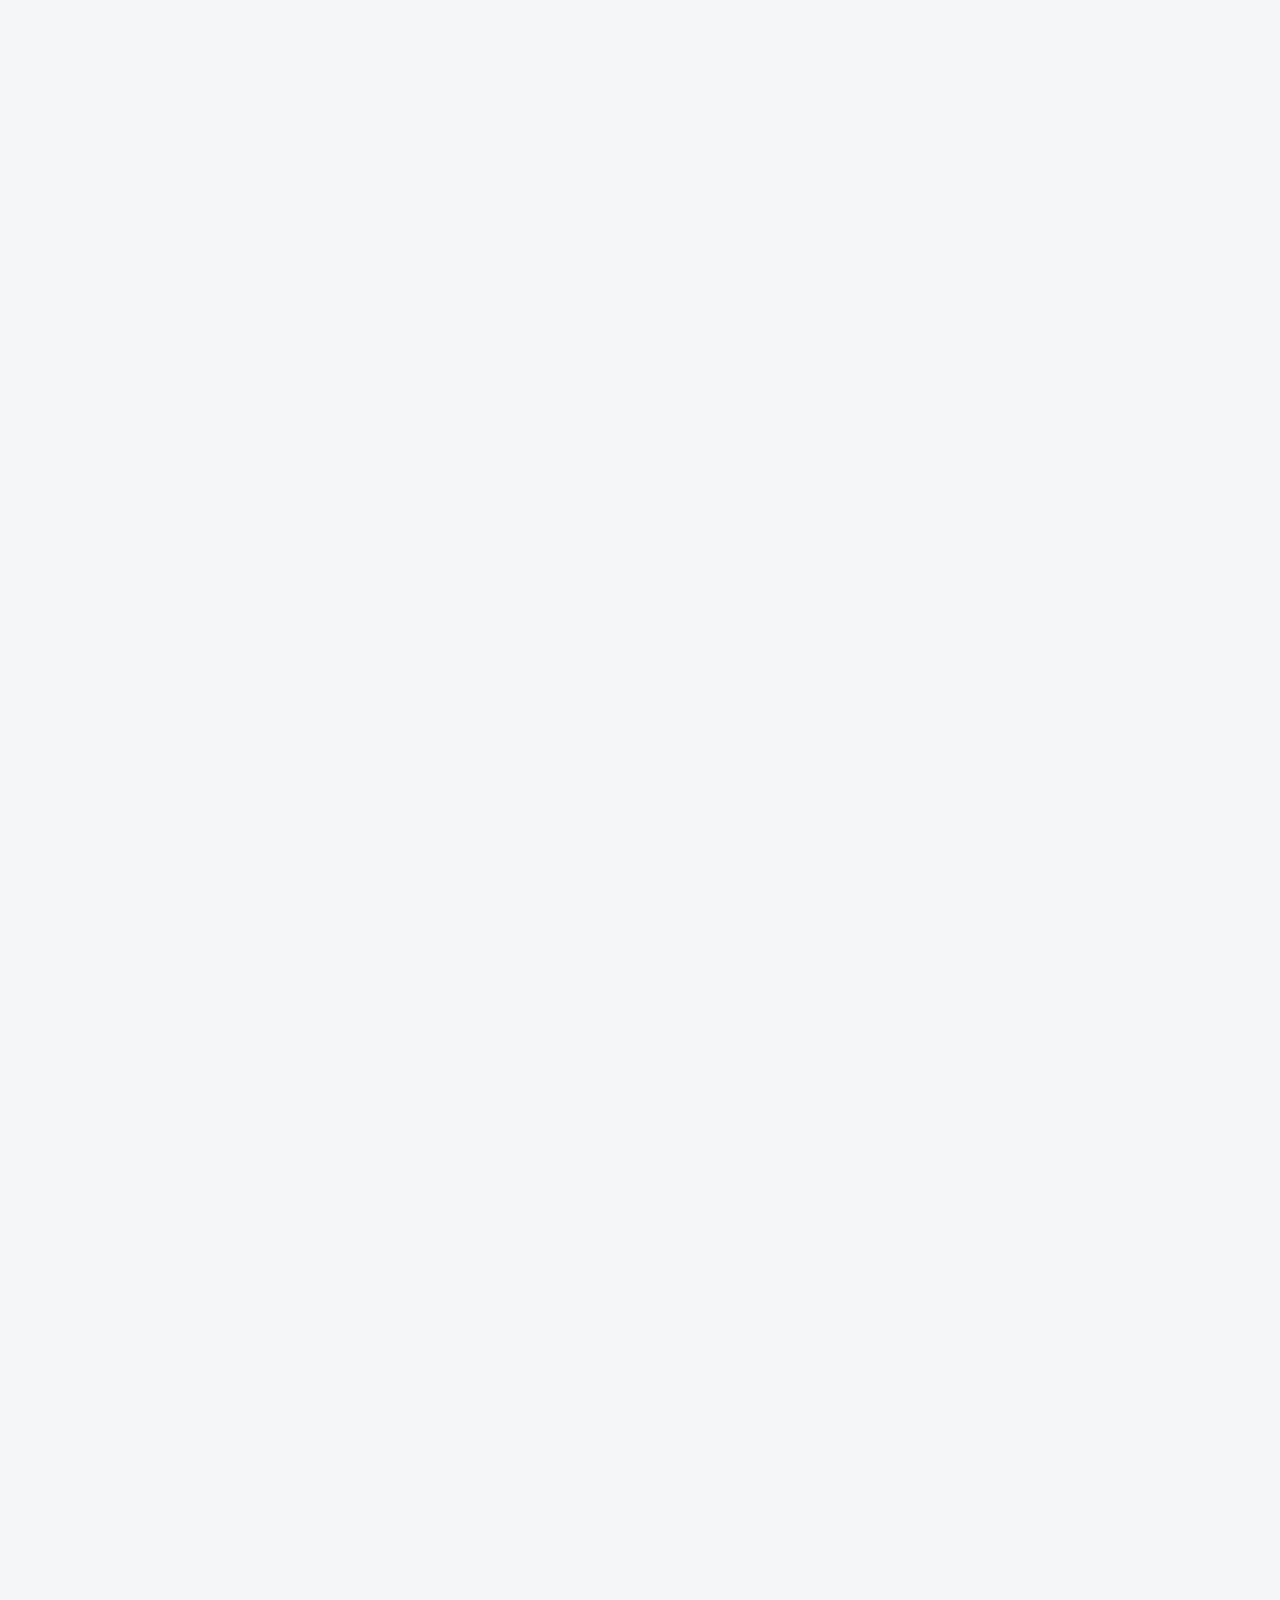
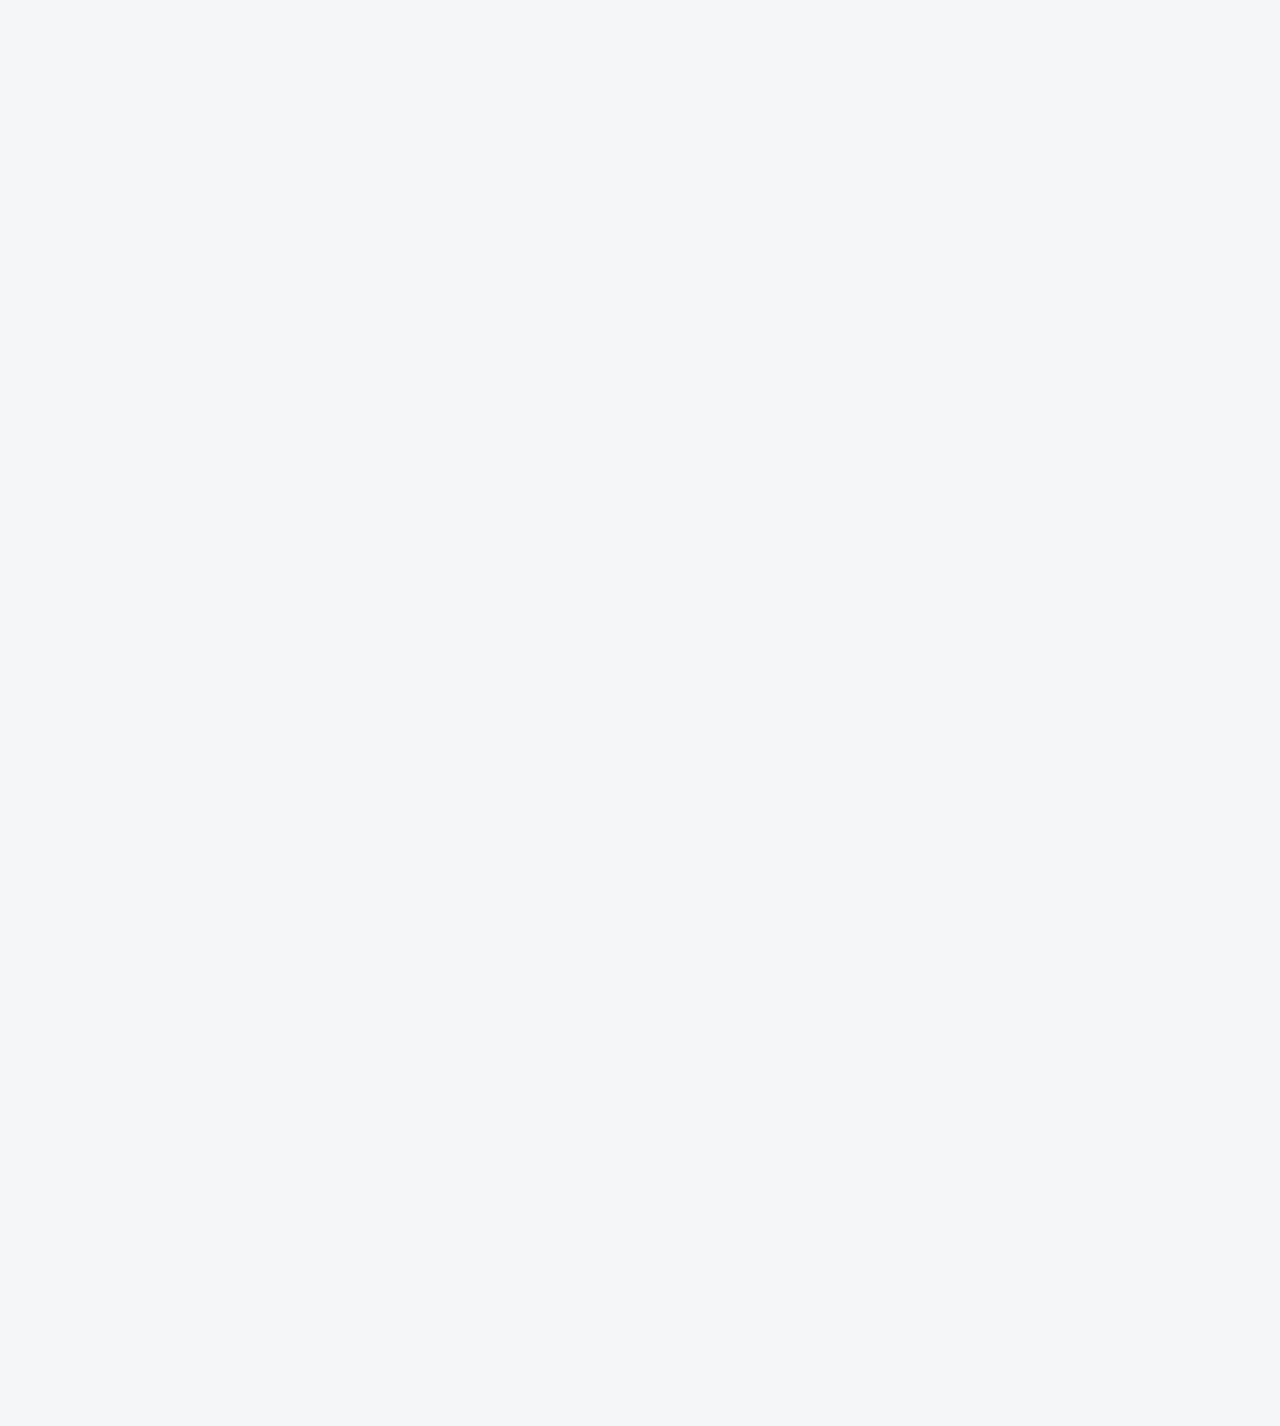
==== commit 85d6a7a7: "media" ====
--- a/index.html
+++ b/index.html
@@ -46,7 +46,7 @@
 
 <body>
 
-	
+
 
 	<div class="overlay-bg"></div>
 	<nav class="navbar navbar-expand-lg navbar-light fixed-top navbar-header">
@@ -67,8 +67,10 @@
 			<div class="collapse navbar-collapse justify-content-between" id="navbarText">
 				<ul class="nav navbar-nav wrapperLinksHeader align-items-center justify-content-between">
 					<li class="nav-item"><a class="nav-link itemHeader active" href="index.html">Задолженность по ФИО</a></li>
-					<li class="nav-item"><a class="nav-link itemHeader" href="proverit-zapret-na-vyezd-za-granitsu.html">Запрет на выезд из РФ</a></li>
-					<li class="nav-item"><a class="nav-link itemHeader" href="proverit-zapret-na-vezd-v-rf.html">Въезд в РФ</a></li>
+					<li class="nav-item"><a class="nav-link itemHeader" href="proverit-zapret-na-vyezd-za-granitsu.html">Запрет на
+							выезд из РФ</a></li>
+					<li class="nav-item"><a class="nav-link itemHeader" href="proverit-zapret-na-vezd-v-rf.html">Въезд в РФ</a>
+					</li>
 					<li class="nav-item"><a class="nav-link itemHeader" href="kontakty.html">Контакты</a></li>
 					<li class="nav-item dropdown"><a class="nav-link itemHeader dropdown-toggle" href="index.html#"
 							data-toggle="dropdown">Регион
@@ -865,7 +867,7 @@
 											</div>
 											<div class="application-mobile"><img src="img/mobile-application.png" alt=""></div>
 											<div class="application-links d-none d-lg-flex">
-												<a href="https://play.google.com/store/apps/details?id=com.fssp.app" target="_blank" 
+												<a href="https://play.google.com/store/apps/details?id=com.fssp.app" target="_blank"
 													rel="nofollow" onclick="ym(70699780,'reachGoal','and');return true;"
 													class="application-links__item"><img src="img/android.webp"
 														alt="приложение судебные приставы на android" loading="lazy"></a>
@@ -1452,9 +1454,9 @@
 			</div>
 		</footer>
 	</div>
-	
+
 	<a href="#" class="btn btn-accent btn-loader">Лоадер</a>
-	
+
 	<div id="pageloaderDebtsCheck" class="search-fixed">
 		<div class="search-fixed__content">
 			<div class="title-wraper">
@@ -1483,7 +1485,7 @@
 							et.</p>
 					</div>
 				</div>
-	
+
 			</div>
 		</div>
 	</div>
@@ -1498,7 +1500,7 @@
 				</div>
 				<a href="#" class="tibrr-cookie-consent-button">Хорошо</a>
 			</div>
-			<div class="tibrr-cookie-consent-icon"><img src="img/cookie.svg" alt=""></div>
+			<div class="tibrr-cookie-consent-icon"><img src="img/cookie.svg" alt="Куки"></div>
 		</div>
 	</div>
 
--- a/css/style.css
+++ b/css/style.css
@@ -143,6 +143,7 @@
 
 .input-title {
   width: 100%;
+  min-height: 14px;
   display: -webkit-box;
   display: -ms-flexbox;
   display: flex;
@@ -341,7 +342,7 @@
 
 strong, b {
   font-weight: bold;
-  display: inline-block;
+  display: inline;
 }
 
 ul, ol {
@@ -787,9 +788,9 @@
   display: -webkit-box;
   display: -ms-flexbox;
   display: flex;
-  -webkit-box-align: center;
-      -ms-flex-align: center;
-          align-items: center;
+  -webkit-box-align: start;
+      -ms-flex-align: start;
+          align-items: start;
   color: #5A5A5A;
   font-size: 16px;
   font-weight: 300;
@@ -829,24 +830,16 @@
   line-height: 100%;
   font-size: 16px;
 }
-.application-advantages-list::before {
-  content: "";
-  position: absolute;
-  left: 6px;
-  top: 50%;
-  -webkit-transform: translate(0, -50%);
-          transform: translate(0, -50%);
-  background: #2862AC;
-  width: 2px;
-  height: calc(100% - 10px);
-}
 .application-advantages-list li {
   position: relative;
   padding: 0 0 0 28px;
-  margin: 0 0 29px;
+  margin: 0 0 24px;
 }
 .application-advantages-list li:last-child {
   margin: 0;
+}
+.application-advantages-list li:last-child::after {
+  display: none;
 }
 .application-advantages-list li::before {
   content: "";
@@ -858,14 +851,20 @@
   background: #2862AC;
   border-radius: 50%;
 }
+.application-advantages-list li::after {
+  content: "";
+  position: absolute;
+  left: 6px;
+  top: 0;
+  background: #2862AC;
+  width: 2px;
+  height: calc(100% + 24px);
+}
 
 .list-dots-white {
   color: #fff;
 }
-.list-dots-white::before {
-  background: #fff;
-}
-.list-dots-white li::before {
+.list-dots-white li::before, .list-dots-white li:after {
   background: #fff;
 }
 
@@ -949,6 +948,7 @@
   font-size: 14px;
   color: #5A5A5A;
   text-align: left;
+  margin: 0;
 }
 
 .table-row {
@@ -1159,6 +1159,11 @@
   color: #5A5A5A;
   font-size: 24px;
   font-weight: bold;
+}
+.departmens-box .tooltip-wrapper {
+  display: -webkit-inline-box;
+  display: -ms-inline-flexbox;
+  display: inline-flex;
 }
 
 .add-payment {
--- a/css/main.css
+++ b/css/main.css
@@ -299,8 +299,6 @@
   margin: -36px auto 36px;
   position: relative;
   z-index: 1;
-  padding: 13px 13px 0;
-  background: #2862AC;
   border-radius: 12px 12px 0px 0px;
   max-width: 505px;
   width: 100%;
@@ -311,9 +309,13 @@
   -webkit-box-align: end;
       -ms-flex-align: end;
           align-items: end;
+  -ms-flex-wrap: wrap;
+      flex-wrap: wrap;
 }
 .payments-advantages__image img {
   border-radius: 12px 12px 0px 0px;
+  background: #2862AC;
+  padding: 13px 13px 0;
 }
 .payments-advantages__image::before {
   content: "";
--- a/css/media.css
+++ b/css/media.css
@@ -38,6 +38,18 @@
   }
   .application-mobile {
     max-width: 320px;
+  }
+  .advantages-card__img {
+    max-width: 100px;
+  }
+  .cardWhiteForForm__image {
+    max-width: 450px;
+  }
+  .cardWhiteForForm__image .box-text {
+    max-width: 400px;
+  }
+  .cardWhiteForForm__content {
+    width: calc(100% - 450px);
   }
 }
 @media only screen and (max-width: 1200px) {
@@ -92,9 +104,11 @@
   }
   .payments-advantages__image {
     max-width: 400px;
-    padding: 7px 7px 0 7px;
     margin: -64px auto 0;
     height: auto;
+  }
+  .payments-advantages__image img {
+    padding: 7px 7px 0 7px;
   }
   .payments-advantages__image::before {
     width: 500px;
@@ -106,6 +120,27 @@
   .payments-advantages .descCardsInfo {
     margin: 14px 0 24px;
     max-width: none;
+  }
+  .page-payments {
+    background-size: 400px;
+  }
+  .add-payment {
+    margin: 14px 0 0;
+    width: 100%;
+  }
+  .departmens-box__head {
+    padding: 24px 14px;
+  }
+  .departmens-box__body {
+    padding: 24px 14px;
+  }
+  .page-result::before {
+    width: 500px;
+    right: 0;
+  }
+  .wrapperWarningZapret::before {
+    width: 70px;
+    height: 95px;
   }
 }
 @media only screen and (max-width: 992px) {
@@ -312,6 +347,111 @@
   .wrapperDownFooter {
     padding: 36px 0;
   }
+  .page-payments {
+    background: transparent;
+  }
+  .list-requisites ul {
+    width: 100%;
+  }
+  .list-requisites ul:last-child {
+    border-top: 2px solid #E5E7EA;
+  }
+  .list-requisites ul:last-child li p {
+    min-width: 150px;
+    max-width: 150px;
+  }
+  .list-requisites ul li p {
+    min-width: 150px;
+    max-width: 150px;
+  }
+  .infoDebtsReport {
+    margin: 36px 0 0;
+  }
+  .nameInTable {
+    -webkit-box-align: center;
+        -ms-flex-align: center;
+            align-items: center;
+    font-size: 14px;
+  }
+  .table {
+    font-size: 12px;
+  }
+  .itemTableTravelBan {
+    padding: 14px 0;
+  }
+  .progress-wrapper {
+    -webkit-box-ordinal-group: 0;
+        -ms-flex-order: -1;
+            order: -1;
+    margin: 0 0 14px;
+    width: 100%;
+  }
+  .examination h1 {
+    margin: 0 0 14px;
+  }
+  .examination .title-wrapper {
+    margin: 0 0 24px;
+  }
+  .table-row {
+    -webkit-box-align: stretch;
+        -ms-flex-align: stretch;
+            align-items: stretch;
+  }
+  .wrapperWarningZapret {
+    margin: 24px 0 0;
+  }
+  .page-result::before {
+    display: none;
+  }
+  .advantages-card__img {
+    display: none;
+  }
+  .advantages-card .h3 {
+    display: -webkit-box;
+    display: -ms-flexbox;
+    display: flex;
+    -webkit-box-align: center;
+        -ms-flex-align: center;
+            align-items: center;
+  }
+  .advantages-card .h3 img {
+    margin: 0 14px 0 0;
+  }
+  .advantages-card .box-text {
+    max-width: none;
+  }
+  .cardWhiteForForm__image {
+    max-width: 304px;
+    height: 152px;
+    position: relative;
+    left: 0;
+    bottom: 0;
+    -webkit-box-ordinal-group: 0;
+        -ms-flex-order: -1;
+            order: -1;
+    margin: -86px auto 20px;
+  }
+  .cardWhiteForForm__image .box-text {
+    font-size: 13px;
+    padding: 8px 15px;
+    max-width: 276px;
+  }
+  .cardWhiteForForm__content {
+    width: 100%;
+    padding: 0;
+  }
+  .information-credits-not {
+    margin: 0 auto 36px;
+  }
+  .safeConnection {
+    width: 100%;
+    max-width: none;
+    -webkit-box-ordinal-group: 2;
+        -ms-flex-order: 1;
+            order: 1;
+    margin: 14px auto 0;
+    text-align: center;
+  }
 }
 @media only screen and (max-width: 768px) {
   .causes .card {
@@ -386,6 +526,48 @@
     margin: 36px 0 0;
     padding: 36px 0;
   }
+  .fault-box {
+    background-size: 300px;
+  }
+  .page-report {
+    margin: 48px 0;
+  }
+  .statistics-online .descCardsInfo {
+    margin: 0 0 24px;
+  }
+  .form-bailiff__price {
+    text-align: left;
+    font-size: 14px;
+    padding: 14px;
+  }
+  .form-bailiff__price strong {
+    display: block;
+    margin: 8px 0 0;
+  }
+  .formDescTravelBan {
+    padding: 14px;
+    background: #F4F6F8;
+  }
+  .modal-title {
+    font-size: 16px;
+  }
+  .modal-content {
+    padding: 24px 14px;
+  }
+  .infoDebts .btn-group .btn {
+    margin: 0 0 24px;
+    width: 100%;
+  }
+  .infoDebts .btn-group .btn:last-child {
+    margin: 0;
+  }
+  .information-credits-not {
+    padding: 24px;
+  }
+  .information-credits-not .h3 {
+    font-size: 18px;
+    line-height: 150%;
+  }
 }
 @media only screen and (max-width: 576px) {
   h1 {
@@ -394,6 +576,9 @@
   h2 {
     font-size: 26px;
     margin: 0 0 14px;
+  }
+  .h3 {
+    font-size: 18px;
   }
   .box-text, .descHome {
     font-size: 14px;
@@ -484,6 +669,193 @@
   .contentTextDownFooter {
     margin: 0 0 24px;
   }
+  .fault-box {
+    background: #fff url(../img/404-mobile.svg) no-repeat right 24px;
+    background-size: 188px;
+    padding: 24px 14px;
+  }
+  .fault-box .box-text {
+    max-width: none;
+    font-size: 14px;
+    line-height: 160%;
+  }
+  .fault-box .box-text p {
+    margin: 0 0 12px;
+  }
+  .fault-box .box-text p:last-child {
+    margin: 0;
+  }
+  .breadcrumbs {
+    margin: 0 0 36px;
+  }
+  .general-box {
+    padding: 24px 14px;
+  }
+  .oferta-box .box-text {
+    font-size: 14px;
+  }
+  .oferta-box .titleHome {
+    font-size: 20px;
+  }
+  .site-contact-box {
+    padding: 24px 14px;
+  }
+  .technical-box {
+    padding: 24px 14px;
+    background: #fff url(../img/settings-mobile.svg) no-repeat right top;
+    background-size: 143px;
+  }
+  .technical-box .box-text {
+    font-size: 14px;
+  }
+  .technical-box .btn {
+    width: 100%;
+  }
+  .technical-box .btn-group .btn {
+    margin: 0 0 12px;
+  }
+  .technical-box .btn-group .btn:last-child {
+    margin: 0;
+  }
+  .page-payments .titleHome {
+    font-size: 24px;
+  }
+  .page-payments .box-text, .page-payments .application-advantages-list {
+    font-size: 14px;
+  }
+  .list-requisites ul:last-child li p {
+    min-width: auto;
+    max-width: 100%;
+  }
+  .list-requisites ul li {
+    -ms-flex-wrap: wrap;
+        flex-wrap: wrap;
+    padding: 14px;
+  }
+  .list-requisites ul li p {
+    min-width: auto;
+    max-width: 100%;
+    width: 100%;
+    margin: 0 0 14px;
+  }
+  .wrapperUserInfoReport ul li {
+    line-height: 150%;
+    -webkit-box-align: center;
+        -ms-flex-align: center;
+            align-items: center;
+  }
+  .wrapperUserInfoReport ul li .tooltip-wrapper {
+    -webkit-box-ordinal-group: 0;
+        -ms-flex-order: -1;
+            order: -1;
+    margin: 0 8px 0 0;
+  }
+  .infoDebtsReport .h4 {
+    margin: 24px 0;
+  }
+  .infoDebtsReport .tooltip-box {
+    left: 0;
+    -webkit-transform: none;
+            transform: none;
+  }
+  .wrapperWarning {
+    padding: 24px 14px;
+  }
+  .wrapperWarning::before {
+    display: none;
+  }
+  .cardWarning::before {
+    display: none;
+  }
+  .cardWarning .box-text ul {
+    font-size: 14px;
+  }
+  .cardWarning-total {
+    padding: 24px 20px;
+  }
+  .progress-steps {
+    font-size: 14px;
+  }
+  .table, .nameInTable {
+    font-size: 9px;
+  }
+  .nameInTable {
+    border-radius: 0;
+  }
+  .statistics-online {
+    margin: 64px 0 119px;
+  }
+  .btnViewExample {
+    position: relative;
+    margin: 24px auto 0;
+    bottom: 0;
+    left: 0;
+    -webkit-transform: none;
+            transform: none;
+  }
+  .wrapperImgPrimerOtcheta img {
+    padding: 6px 6px 0;
+  }
+  .wrapperImgPrimerOtcheta::before {
+    bottom: 68px;
+  }
+  .payments-advantages .wrapperWarning {
+    padding: 14px;
+    background: #F4F6F8;
+  }
+  .sample-report .payments-advantages__content {
+    padding: 24px 14px;
+  }
+  .how-to-check .box-text {
+    margin: 0 0 24px;
+  }
+  .descCardsCheckBan .box-text {
+    margin: 0;
+  }
+  .types-checks {
+    padding: 24px 14px 12px;
+  }
+  .checked-box {
+    margin: 0 0 17px;
+    font-size: 14px;
+  }
+  .types-checks .h3 {
+    font-size: 16px;
+  }
+  .wrapperWarningZapret {
+    margin: 24px 0 0;
+    padding: 24px 14px;
+  }
+  .wrapperWarningZapret::before {
+    width: 46px;
+    height: 46px;
+    left: 14px;
+    top: 24px;
+    right: auto;
+    background: url("../img/warning3-mobile.svg") no-repeat center;
+    background-size: 100%;
+  }
+  .wrapperWarningZapret .h3 {
+    padding: 0 0 0 54px;
+  }
+  .wrapperWarningZapret .h3 strong {
+    display: block;
+  }
+  .wrapperWarningZapret .box-text {
+    margin: 14px 0;
+  }
+  .types-checks-item {
+    font-size: 14px;
+  }
+  .cardWhiteForForm .btn {
+    width: 100%;
+  }
+  .debtОfBailiffs .title-wrapper {
+    margin: 0 0 24px;
+  }
+  .modal-dialog {
+    margin: 20px auto;
+  }
 }
 @media only screen and (max-width: 480px) {
   .tibrr-cookie-consent {
@@ -524,4 +896,27 @@
     width: 260px;
     height: 260px;
   }
+  .breadcrumbs {
+    font-size: 14px;
+  }
+  .oferta-box h1 {
+    font-size: 20px;
+  }
+  .departmens-box .sum-value {
+    font-size: 20px;
+  }
+  .tooltip-box {
+    min-width: 250px;
+    max-width: 250px;
+  }
+  .table-row {
+    padding: 0 10px;
+  }
+  .cardWhiteForForm__image {
+    height: auto;
+    max-width: 270px;
+  }
+  .cardWhiteForForm__image .box-text {
+    max-width: 220px;
+  }
 }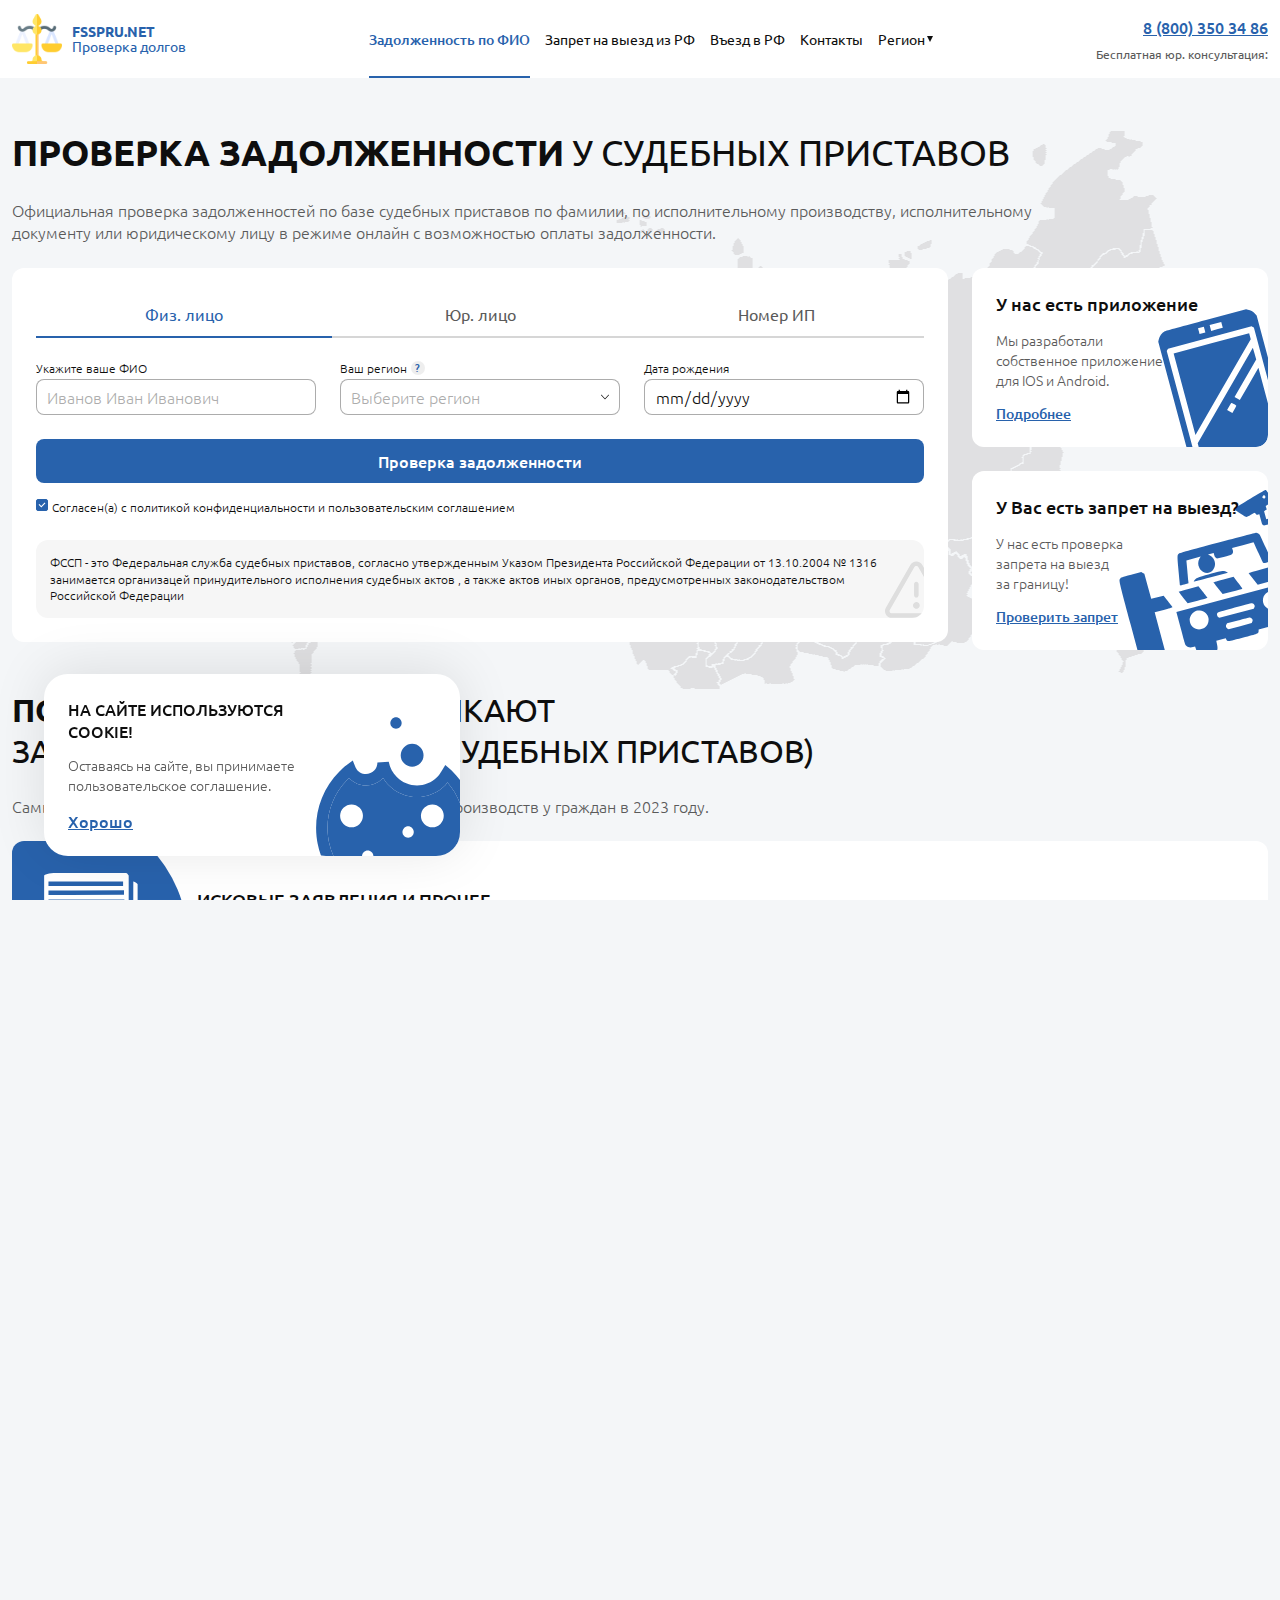
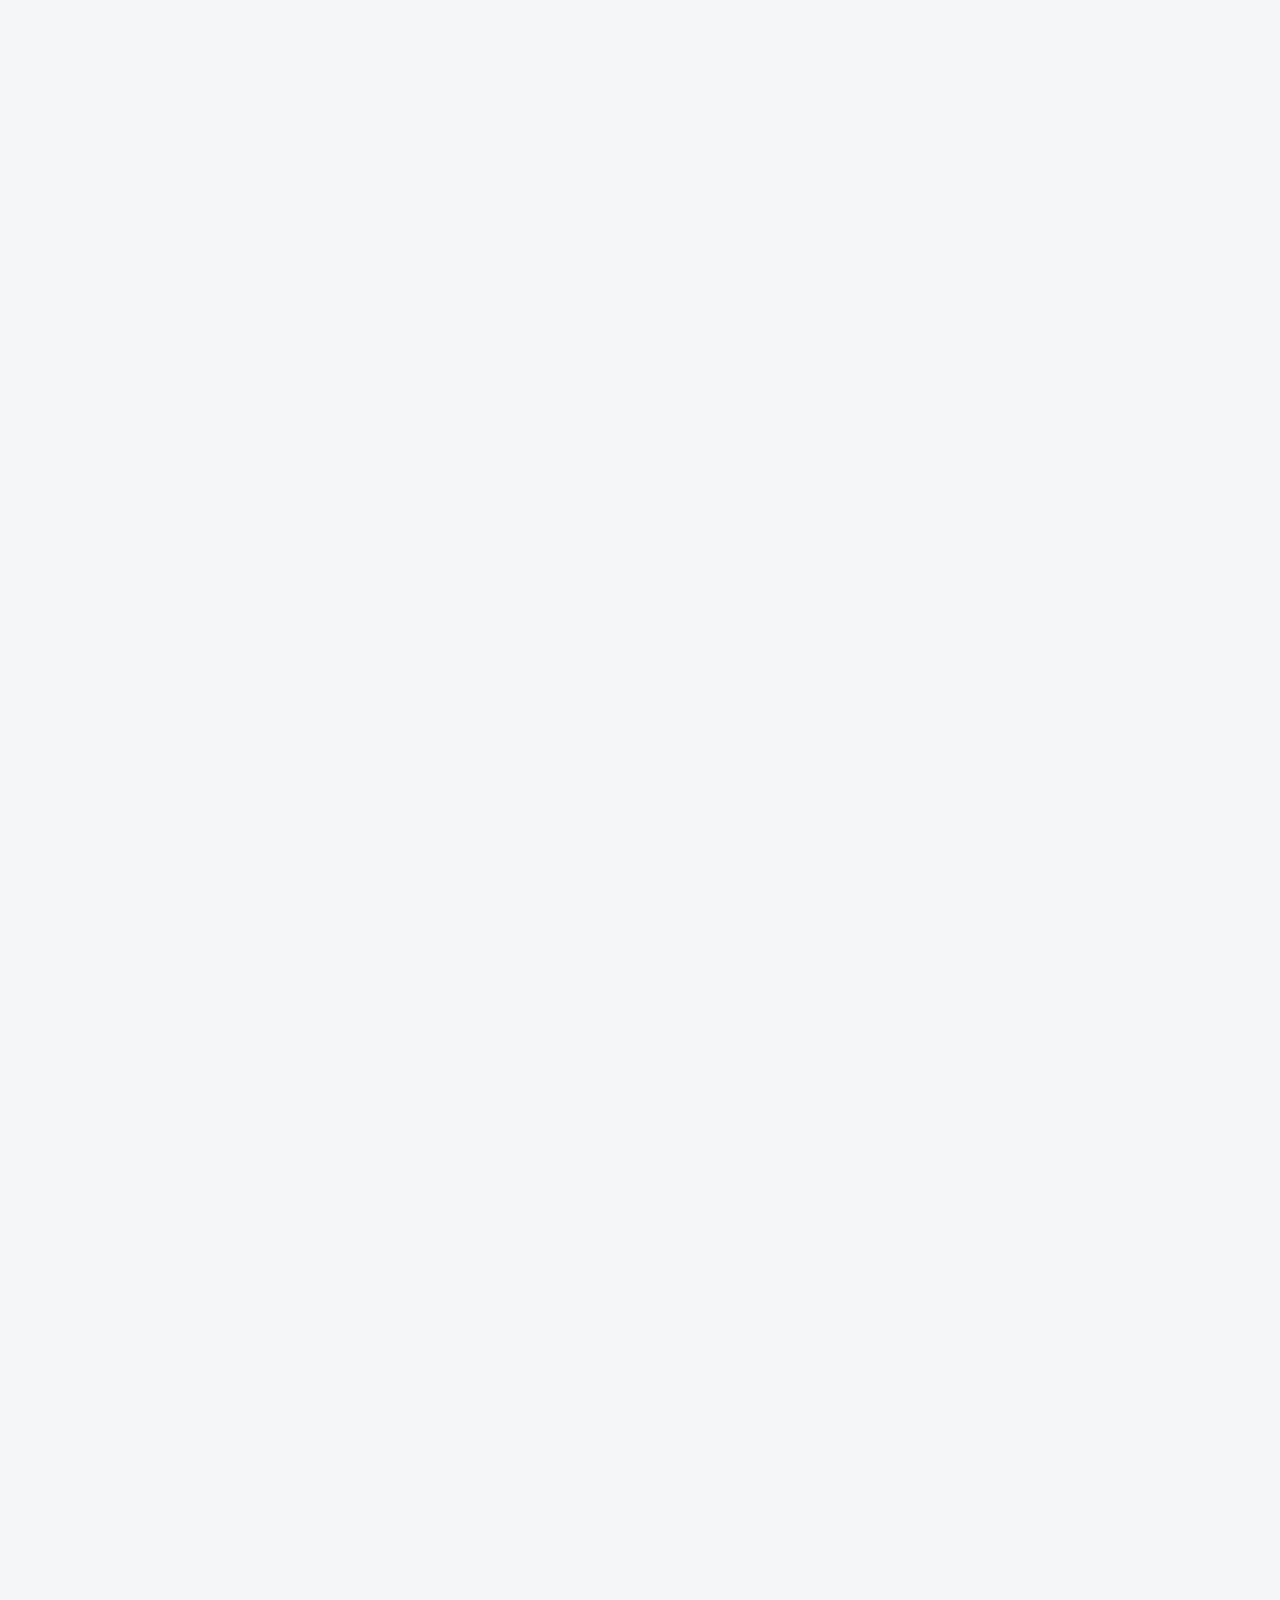
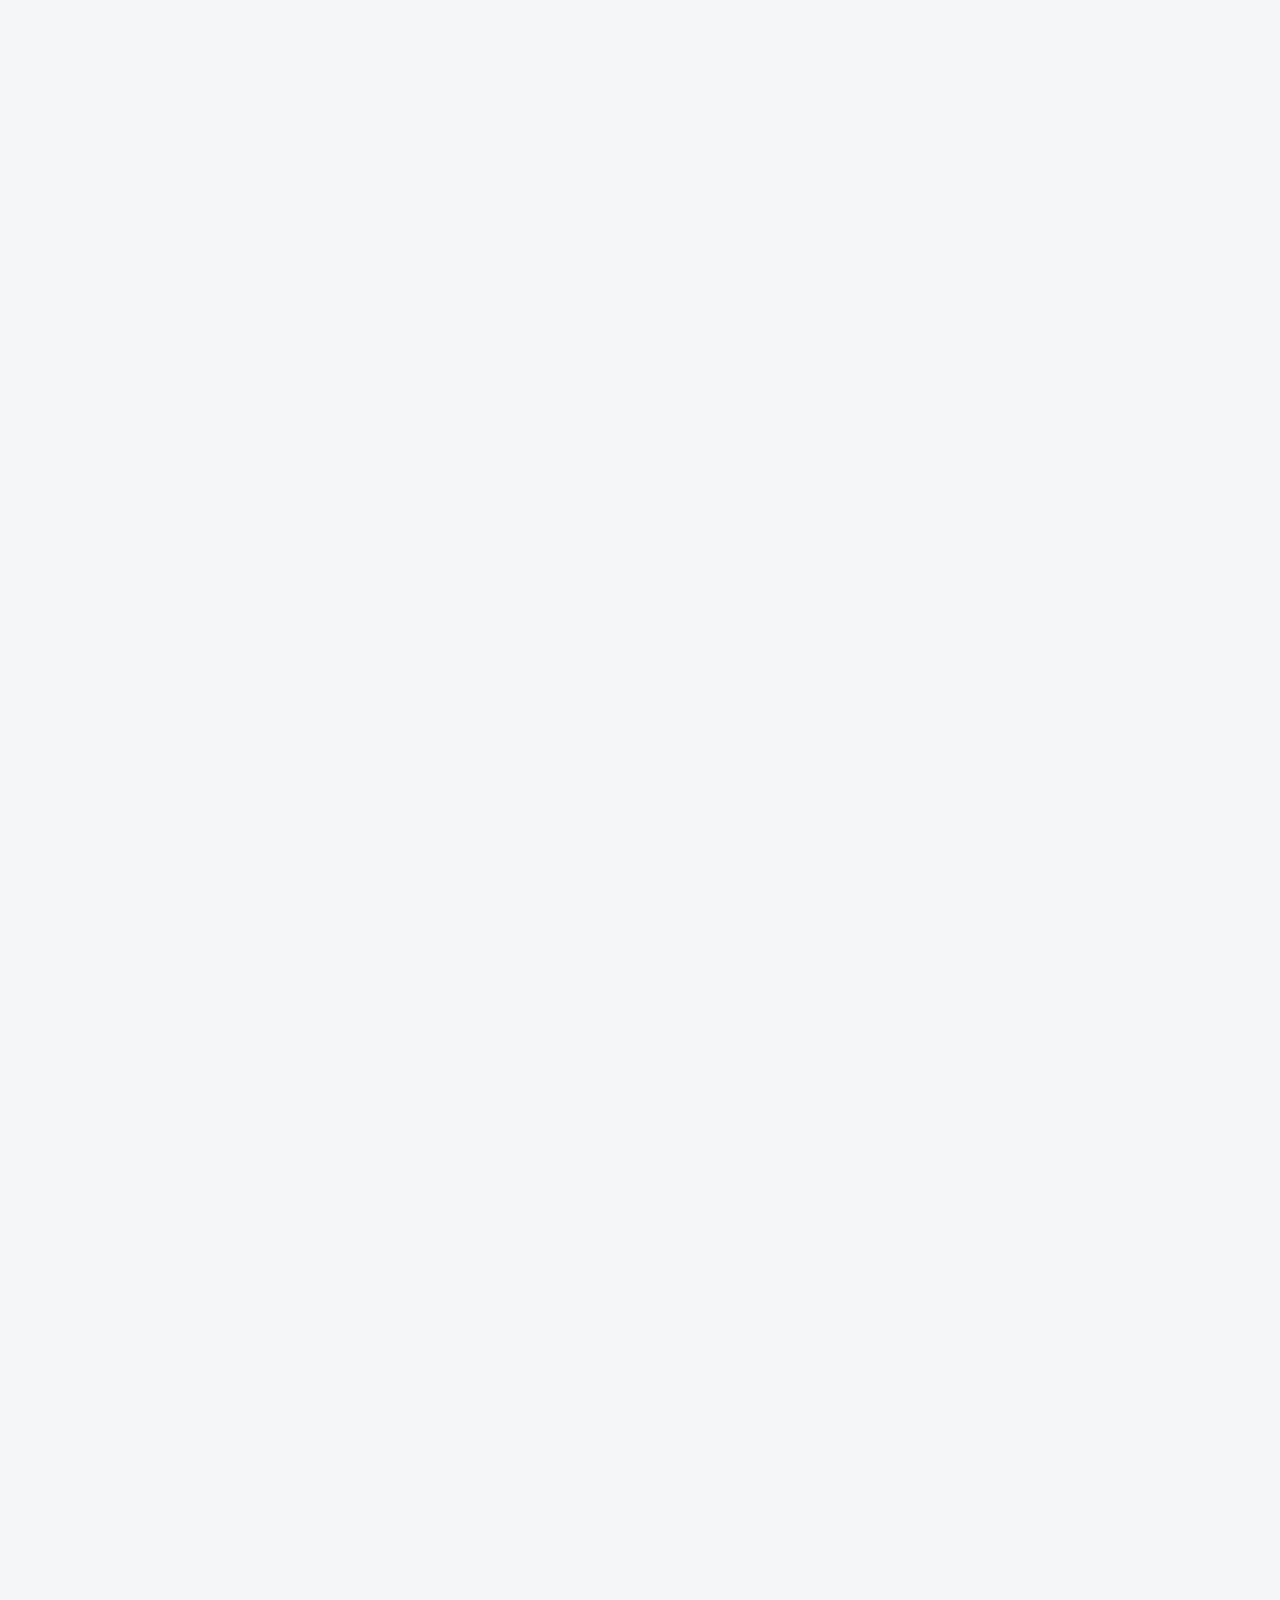
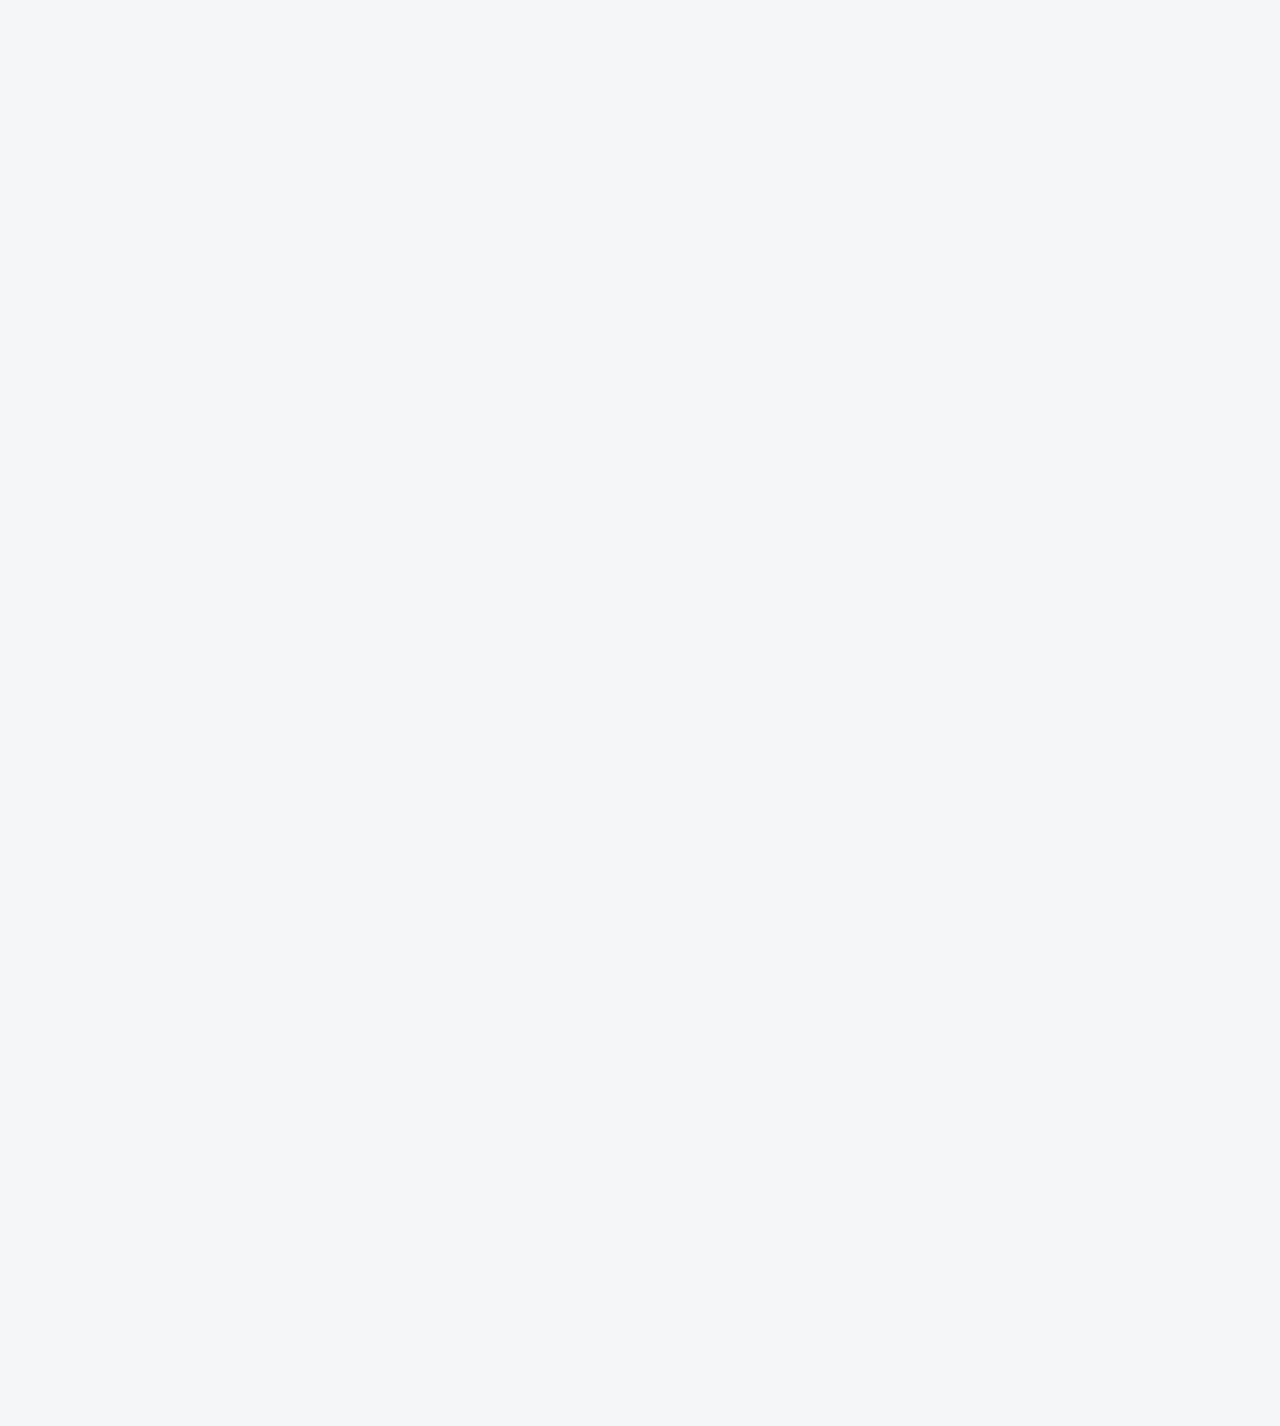
==== commit 6addb58b: "edit1" ====
--- a/index.html
+++ b/index.html
@@ -201,467 +201,479 @@
 								<form action="/iss" class="tabs tabs-form home-form" id="fsspcheck" method="post">
 									<div class="row">
 										<div class="col-12">
-											<ul class="nav nav-pills nav-tabs wrapperRadioHome tabs__head" id="pills-tab" role="tablist">
-												<li class="nav-item" role="presentation">
-													<a class="nav-link active" id="individual" data-toggle="pill" href="#pills-individual"
-														role="tab" aria-controls="pills-individual" aria-selected="true">Физ. лицо</a>
-												</li>
-												<li class="nav-item" role="presentation">
-													<a class="nav-link" id="entity" data-toggle="pill" href="#pills-entity" role="tab"
-														aria-controls="pills-entity" aria-selected="false">Юр. лицо</a>
-												</li>
-												<li class="nav-item" role="presentation">
-													<a class="nav-link" id="ipNumber" data-toggle="pill" href="#pills-ipNumber" role="tab"
-														aria-controls="pills-ipNumber" aria-selected="false">Номер ИП</a>
-												</li>
-											</ul>
-											<div class="d-block d-sm-none">
-												<label for="select-tab">
-													<span class="input-title">
-														Поиск по:
-													</span>
-												</label>
-												<select name="select-tab" class="select-tab" id="select-tab">
-													<option value="0">Физическое лицо</option>
-													<option value="1">Номер ИП</option>
-													<option value="2">Юридическое лицо</option>
-												</select>
-											</div>
-											<div class="tab-content tabs__content" id="pills-tabContent">
-												<div class="tab-pane fade show active" id="pills-individual" role="tabpanel"
-													aria-labelledby="individual">
-													<div class="row">
-														<div class="col-12 col-sm-6 col-lg-4 mb-24">
-															<div class="form-group">
-																<label for="fio">
-																	<span class="input-title">
-																		Укажите ваше ФИО
-																	</span>
-																</label>
-																<input type="text" class="form-control" placeholder="Иванов Иван Иванович" id="fio"
-																	name="fio" required="required">
-
-																<div class="dropdown-menu dropdown-menu-result">
-																	<div class="dropdown-menu-result__head">
-																		<p>Выберите вариант или продолжите ввод</p>
+											<div class="tabs-to-dropdown">
+												<div class="nav-wrapper">
+													<ul class="nav nav-pills nav-pills-dropdown d-none d-sm-flex nav-tabs wrapperRadioHome tabs__head" id="pills-tab"
+														role="tablist">
+														<li class="nav-item" role="presentation">
+															<a class="nav-link active" id="individual" data-toggle="pill" href="#pills-individual" role="tab"
+																aria-controls="pills-individual" aria-selected="true">Физ. лицо</a>
+														</li>
+														<li class="nav-item" role="presentation">
+															<a class="nav-link" id="entity" data-toggle="pill" href="#pills-entity" role="tab" aria-controls="pills-entity"
+																aria-selected="false">Юр. лицо</a>
+														</li>
+														<li class="nav-item" role="presentation">
+															<a class="nav-link" id="ipNumber" data-toggle="pill" href="#pills-ipNumber" role="tab"
+																aria-controls="pills-ipNumber" aria-selected="false">Номер ИП</a>
+														</li>
+													</ul>
+												</div>
+
+												<div class="tab-content tabs__content" id="pills-tabContent">
+													<div class="tab-pane fade show active js-tab-content" id="pills-individual" role="tabpanel"
+														aria-labelledby="individual" data-tab="1">
+														<div class="row">
+															<div class="col-12 col-sm-6 col-lg-4 mb-24">
+																<div class="form-group">
+																	<label for="fio">
+																		<span class="input-title">
+																			Укажите ваше ФИО
+																		</span>
+																	</label>
+																	<input type="text" class="form-control" placeholder="Иванов Иван Иванович" id="fio"
+																		name="fio" required="required">
+
+																	<div class="dropdown-menu dropdown-menu-result">
+																		<div class="dropdown-menu-result__head">
+																			<p>Выберите вариант или продолжите ввод</p>
+																		</div>
+
+																		<ul class="list-result my-ul">
+																			<li><a href="#"><span class="color-accent">Эду</span>ард</a></li>
+																			<li><a href="#"><span class="color-accent">Эду</span>ард</a></li>
+																			<li><a href="#"><span class="color-accent">Эду</span>ард</a></li>
+																			<li><a href="#"><span class="color-accent">Эду</span>ард</a></li>
+																			<li><a href="#"><span class="color-accent">Эду</span>ард</a></li>
+																		</ul>
 																	</div>
-
-																	<ul class="list-result my-ul">
-																		<li><a href="#"><span class="color-accent">Эду</span>ард</a></li>
-																		<li><a href="#"><span class="color-accent">Эду</span>ард</a></li>
-																		<li><a href="#"><span class="color-accent">Эду</span>ард</a></li>
-																		<li><a href="#"><span class="color-accent">Эду</span>ард</a></li>
-																		<li><a href="#"><span class="color-accent">Эду</span>ард</a></li>
-																	</ul>
 																</div>
 															</div>
-														</div>
-														<div class="col-12 col-sm-6 col-lg-4 mb-24">
-															<div class="form-group">
-																<label for="regionNumberID">
-																	<span class="input-title">
-																		Ваш регион <span class="tooltip-wrapper"><span class="btn-tooptip">?</span><span
-																				class="tooltip-box">
-																				<span class="tooltip-box__close"></span>
-																				Укажите
-																				один из
-																				вариантов: регион проживания, временного нахождения или постоянной
-																				регистрации!</span></span>
-																	</span>
-																</label>
-																<div class="dropdown dropdown-regions">
-																	<input type="text" class="form-control input-dropdown" name="regionNumberID"
-																		id="regionNumberID" required="required" placeholder="Выберите регион">
-																	<div class="dropdown-menu">
-																		<div class="scroll-vertical">
-																			<a class="dropdown-item" href="region/altayskiy-kray.html">Алтайский край</a>
-																			<a class="dropdown-item" href="region/amurskaya-oblast.html">Амурская область</a>
-																			<a class="dropdown-item" href="region/arkhangelskaya-oblast.html">Архангельская
-																				область</a>
-																			<a class="dropdown-item" href="region/astrakhanskaya-oblast.html">Астраханская
-																				область</a>
-																			<a class="dropdown-item" href="region/belgorodskaya-oblast.html">Белгородская
-																				область</a>
-																			<a class="dropdown-item" href="region/bryanskaya-oblast.html">Брянская область</a>
-																			<a class="dropdown-item" href="region/vladimirskaya-oblast.html">Владимирская
-																				область</a>
-																			<a class="dropdown-item" href="region/volgogradskaya-oblast.html">Волгоградская
-																				область</a>
-																			<a class="dropdown-item" href="region/vologodskaya-oblast.html">Вологодская
-																				область</a>
-																			<a class="dropdown-item" href="region/voronezhskaya-oblast.html">Воронежская
-																				область</a>
-																			<a class="dropdown-item"
-																				href="region/yevreyskaya-avtonomnaya-oblast.html">Еврейская
-																				А.обл.</a>
-																			<a class="dropdown-item" href="region/zabaykalskiy-kray.html">Забайкальский
-																				край</a>
-																			<a class="dropdown-item" href="region/ivanovskaya-oblast.html">Ивановская
-																				область</a>
-																			<a class="dropdown-item" href="region/irkutskaya-oblast.html">Иркутская
-																				область</a>
-																			<a class="dropdown-item"
-																				href="region/kabardino-balkarskaya-respublika.html">Кабардино-Балкарская
-																				Республика</a>
-																			<a class="dropdown-item"
-																				href="region/kaliningradskaya-oblast.html">Калининградская
-																				область</a>
-																			<a class="dropdown-item" href="region/kaluzhskaya-oblast.html">Калужская
-																				область</a>
-																			<a class="dropdown-item" href="region/kamchatskiy-kray.html">Камчатский край</a>
-																			<a class="dropdown-item"
-																				href="region/karachayevo-cherkesskaya-respublika.html">Карачаево-Черкесская
-																				Республика</a>
-																			<a class="dropdown-item" href="region/kemerovskaya-oblast.html">Кемеровская
-																				область</a>
-																			<a class="dropdown-item" href="region/kirovskaya-oblast.html">Кировская
-																				область</a>
-																			<a class="dropdown-item" href="region/kostromskaya-oblast.html">Костромская
-																				область</a>
-																			<a class="dropdown-item" href="region/krasnodarskiy-kray.html">Краснодарский
-																				край</a>
-																			<a class="dropdown-item" href="region/krasnoyarskiy-kray.html">Красноярский
-																				край</a>
-																			<a class="dropdown-item" href="region/kurganskaya-oblast.html">Курганская
-																				область</a>
-																			<a class="dropdown-item" href="region/kurskaya-oblast.html">Курская область</a>
-																			<a class="dropdown-item" href="region/leningradskaya-oblast.html">Ленинградская
-																				область</a>
-																			<a class="dropdown-item" href="region/lipetskaya-oblast.html">Липецкая область</a>
-																			<a class="dropdown-item" href="region/magadanskaya-oblast.html">Магаданская
-																				область</a>
-																			<a class="dropdown-item" href="region/moskva.html">Москва</a>
-																			<a class="dropdown-item" href="region/moskovskaya-oblast.html">Московская
-																				область</a>
-																			<a class="dropdown-item" href="region/murmanskaya-oblast.html">Мурманская
-																				область</a>
-																			<a class="dropdown-item" href="region/nenetskiy-avtonomnyy-okrug.html">Ненецкий
-																				АО</a>
-																			<a class="dropdown-item" href="region/nizhegorodskaya-oblast.html">Нижегородская
-																				область</a>
-																			<a class="dropdown-item" href="region/novgorodskaya-oblast.html">Новгородская
-																				область</a>
-																			<a class="dropdown-item" href="region/novosibirskaya-oblast.html">Новосибирская
-																				область</a>
-																			<a class="dropdown-item" href="region/omskaya-oblast.html">Омская область</a>
-																			<a class="dropdown-item" href="region/orenburgskaya-oblast.html">Оренбургская
-																				область</a>
-																			<a class="dropdown-item" href="region/orlovskaya-oblast.html">Орловская
-																				область</a>
-																			<a class="dropdown-item" href="region/penzenskaya-oblast.html">Пензенская
-																				область</a>
-																			<a class="dropdown-item" href="region/permskiy-kray.html">Пермский край</a>
-																			<a class="dropdown-item" href="region/primorskiy-kray.html">Приморский край</a>
-																			<a class="dropdown-item" href="region/pskovskaya-oblast.html">Псковская
-																				область</a>
-																			<a class="dropdown-item" href="region/adygey-respublika.html">Республика Адыгея
-																				(Адыгея)</a>
-																			<a class="dropdown-item" href="region/altay-respublika.html">Республика Алтай</a>
-																			<a class="dropdown-item" href="region/bashkortostan-respublika.html">Республика
-																				Башкортостан</a>
-																			<a class="dropdown-item" href="region/buryatiya-respublika.html">Республика
-																				Бурятия</a>
-																			<a class="dropdown-item" href="region/dagestan-respublika.html">Республика
-																				Дагестан</a>
-																			<a class="dropdown-item" href="region/ingushetiya-respublika.html">Республика
-																				Ингушетия</a>
-																			<a class="dropdown-item" href="region/kalmykiya-respublika.html">Республика
-																				Калмыкия</a>
-																			<a class="dropdown-item" href="region/kareliya-respublika.html">Республика
-																				Карелия</a>
-																			<a class="dropdown-item" href="region/komi-respublika.html">Республика Коми</a>
-																			<a class="dropdown-item" href="region/avtonomnaya-respublika-krym.html">Республика
-																				Крым</a>
-																			<a class="dropdown-item" href="region/mariy-el-respublika.html">Республика Марий
-																				Эл</a>
-																			<a class="dropdown-item" href="region/mordoviya-respublika.html">Республика
-																				Мордовия</a>
-																			<a class="dropdown-item" href="region/saha-respublika.html">Республика Саха
-																				(Якутия)</a>
-																			<a class="dropdown-item"
-																				href="region/severnaya-osetiya-respublika.html">Республика
-																				Северная Осетия</a>
-																			<a class="dropdown-item" href="region/tatarstan-respublika.html">Республика
-																				Татарстан</a>
-																			<a class="dropdown-item" href="region/tyva-respublika.html">Республика Тыва</a>
-																			<a class="dropdown-item" href="region/khakasiya-respublika.html">Республика
-																				Хакасия</a>
-																			<a class="dropdown-item" href="region/rostovskaya-oblast.html">Ростовская
-																				область</a>
-																			<a class="dropdown-item" href="region/ryazanskaya-oblast.html">Рязанская
-																				область</a>
-																			<a class="dropdown-item" href="region/samarskaya-oblast.html">Самарская
-																				область</a>
-																			<a class="dropdown-item" href="region/sankt-peterburg.html">Санкт-Петербург</a>
-																			<a class="dropdown-item" href="region/saratovskaya-oblast.html">Саратовская
-																				область</a>
-																			<a class="dropdown-item" href="region/sakhalinskaya-oblast.html">Сахалинская
-																				область</a>
-																			<a class="dropdown-item" href="region/sverdlovskaya-oblast.html">Свердловская
-																				область</a>
-																			<a class="dropdown-item" href="region/sevastopol.html">Севастополь</a>
-																			<a class="dropdown-item" href="region/smolenskaya-oblast.html">Смоленская
-																				область</a>
-																			<a class="dropdown-item" href="region/stavropolskiy-kray.html">Ставропольский
-																				край</a>
-																			<a class="dropdown-item" href="region/tambovskaya-oblast.html">Тамбовская
-																				область</a>
-																			<a class="dropdown-item" href="region/tverskaya-oblast.html">Тверская область</a>
-																			<a class="dropdown-item" href="region/tomskaya-oblast.html">Томская область</a>
-																			<a class="dropdown-item" href="region/tulskaya-oblast.html">Тульская область</a>
-																			<a class="dropdown-item" href="region/tyumenskaya-oblast.html">Тюменская
-																				область</a>
-																			<a class="dropdown-item" href="region/udmurtskaya-respublika.html">Удмуртская
-																				Республика</a>
-																			<a class="dropdown-item" href="region/ulyanovskaya-oblast.html">Ульяновская
-																				область</a>
-																			<a class="dropdown-item" href="region/khabarovskiy-kray.html">Хабаровский край</a>
-																			<a class="dropdown-item"
-																				href="region/khanty-mansiyskiy-avtonomnyy-okrug.html">Ханты-Мансийский АО</a>
-																			<a class="dropdown-item" href="region/chelyabinskaya-oblast.html">Челябинская
-																				область</a>
-																			<a class="dropdown-item" href="region/chechenskaya-respublika.html">Чеченская
-																				Республика</a>
-																			<a class="dropdown-item" href="region/chuvashskaya-respublika.html">Чувашская
-																				Республика</a>
-																			<a class="dropdown-item" href="region/chukotskiy-avtonomnyy-okrug.html">Чукотский
-																				АО</a>
-																			<a class="dropdown-item"
-																				href="region/yamalo-nenetskiy-avtonomnyy-okrug.html">Ямало-Ненецкий АО</a>
-																			<a class="dropdown-item" href="region/yaroslavskaya-oblast.html">Ярославская
-																				область</a>
+															<div class="col-12 col-sm-6 col-lg-4 mb-24">
+																<div class="form-group">
+																	<label>
+																		<span class="input-title">
+																			Ваш регион <span class="tooltip-wrapper"><span class="btn-tooptip">?</span><span
+																					class="tooltip-box">
+																					<span class="tooltip-box__close"></span>
+																					Укажите
+																					один из
+																					вариантов: регион проживания, временного нахождения или постоянной
+																					регистрации!</span></span>
+																		</span>
+																	</label>
+																	<div class="dropdown dropdown-regions">
+																		<input type="text" class="form-control input-dropdown" name="region"
+																			required="required" placeholder="Выберите регион">
+																		<div class="dropdown-menu">
+																			<div class="scroll-vertical">
+																				<a class="dropdown-item" href="region/altayskiy-kray.html">Алтайский край</a>
+																				<a class="dropdown-item" href="region/amurskaya-oblast.html">Амурская
+																					область</a>
+																				<a class="dropdown-item" href="region/arkhangelskaya-oblast.html">Архангельская
+																					область</a>
+																				<a class="dropdown-item" href="region/astrakhanskaya-oblast.html">Астраханская
+																					область</a>
+																				<a class="dropdown-item" href="region/belgorodskaya-oblast.html">Белгородская
+																					область</a>
+																				<a class="dropdown-item" href="region/bryanskaya-oblast.html">Брянская
+																					область</a>
+																				<a class="dropdown-item" href="region/vladimirskaya-oblast.html">Владимирская
+																					область</a>
+																				<a class="dropdown-item" href="region/volgogradskaya-oblast.html">Волгоградская
+																					область</a>
+																				<a class="dropdown-item" href="region/vologodskaya-oblast.html">Вологодская
+																					область</a>
+																				<a class="dropdown-item" href="region/voronezhskaya-oblast.html">Воронежская
+																					область</a>
+																				<a class="dropdown-item"
+																					href="region/yevreyskaya-avtonomnaya-oblast.html">Еврейская
+																					А.обл.</a>
+																				<a class="dropdown-item" href="region/zabaykalskiy-kray.html">Забайкальский
+																					край</a>
+																				<a class="dropdown-item" href="region/ivanovskaya-oblast.html">Ивановская
+																					область</a>
+																				<a class="dropdown-item" href="region/irkutskaya-oblast.html">Иркутская
+																					область</a>
+																				<a class="dropdown-item"
+																					href="region/kabardino-balkarskaya-respublika.html">Кабардино-Балкарская
+																					Республика</a>
+																				<a class="dropdown-item"
+																					href="region/kaliningradskaya-oblast.html">Калининградская
+																					область</a>
+																				<a class="dropdown-item" href="region/kaluzhskaya-oblast.html">Калужская
+																					область</a>
+																				<a class="dropdown-item" href="region/kamchatskiy-kray.html">Камчатский край</a>
+																				<a class="dropdown-item"
+																					href="region/karachayevo-cherkesskaya-respublika.html">Карачаево-Черкесская
+																					Республика</a>
+																				<a class="dropdown-item" href="region/kemerovskaya-oblast.html">Кемеровская
+																					область</a>
+																				<a class="dropdown-item" href="region/kirovskaya-oblast.html">Кировская
+																					область</a>
+																				<a class="dropdown-item" href="region/kostromskaya-oblast.html">Костромская
+																					область</a>
+																				<a class="dropdown-item" href="region/krasnodarskiy-kray.html">Краснодарский
+																					край</a>
+																				<a class="dropdown-item" href="region/krasnoyarskiy-kray.html">Красноярский
+																					край</a>
+																				<a class="dropdown-item" href="region/kurganskaya-oblast.html">Курганская
+																					область</a>
+																				<a class="dropdown-item" href="region/kurskaya-oblast.html">Курская область</a>
+																				<a class="dropdown-item" href="region/leningradskaya-oblast.html">Ленинградская
+																					область</a>
+																				<a class="dropdown-item" href="region/lipetskaya-oblast.html">Липецкая
+																					область</a>
+																				<a class="dropdown-item" href="region/magadanskaya-oblast.html">Магаданская
+																					область</a>
+																				<a class="dropdown-item" href="region/moskva.html">Москва</a>
+																				<a class="dropdown-item" href="region/moskovskaya-oblast.html">Московская
+																					область</a>
+																				<a class="dropdown-item" href="region/murmanskaya-oblast.html">Мурманская
+																					область</a>
+																				<a class="dropdown-item" href="region/nenetskiy-avtonomnyy-okrug.html">Ненецкий
+																					АО</a>
+																				<a class="dropdown-item" href="region/nizhegorodskaya-oblast.html">Нижегородская
+																					область</a>
+																				<a class="dropdown-item" href="region/novgorodskaya-oblast.html">Новгородская
+																					область</a>
+																				<a class="dropdown-item" href="region/novosibirskaya-oblast.html">Новосибирская
+																					область</a>
+																				<a class="dropdown-item" href="region/omskaya-oblast.html">Омская область</a>
+																				<a class="dropdown-item" href="region/orenburgskaya-oblast.html">Оренбургская
+																					область</a>
+																				<a class="dropdown-item" href="region/orlovskaya-oblast.html">Орловская
+																					область</a>
+																				<a class="dropdown-item" href="region/penzenskaya-oblast.html">Пензенская
+																					область</a>
+																				<a class="dropdown-item" href="region/permskiy-kray.html">Пермский край</a>
+																				<a class="dropdown-item" href="region/primorskiy-kray.html">Приморский край</a>
+																				<a class="dropdown-item" href="region/pskovskaya-oblast.html">Псковская
+																					область</a>
+																				<a class="dropdown-item" href="region/adygey-respublika.html">Республика Адыгея
+																					(Адыгея)</a>
+																				<a class="dropdown-item" href="region/altay-respublika.html">Республика
+																					Алтай</a>
+																				<a class="dropdown-item" href="region/bashkortostan-respublika.html">Республика
+																					Башкортостан</a>
+																				<a class="dropdown-item" href="region/buryatiya-respublika.html">Республика
+																					Бурятия</a>
+																				<a class="dropdown-item" href="region/dagestan-respublika.html">Республика
+																					Дагестан</a>
+																				<a class="dropdown-item" href="region/ingushetiya-respublika.html">Республика
+																					Ингушетия</a>
+																				<a class="dropdown-item" href="region/kalmykiya-respublika.html">Республика
+																					Калмыкия</a>
+																				<a class="dropdown-item" href="region/kareliya-respublika.html">Республика
+																					Карелия</a>
+																				<a class="dropdown-item" href="region/komi-respublika.html">Республика Коми</a>
+																				<a class="dropdown-item"
+																					href="region/avtonomnaya-respublika-krym.html">Республика
+																					Крым</a>
+																				<a class="dropdown-item" href="region/mariy-el-respublika.html">Республика Марий
+																					Эл</a>
+																				<a class="dropdown-item" href="region/mordoviya-respublika.html">Республика
+																					Мордовия</a>
+																				<a class="dropdown-item" href="region/saha-respublika.html">Республика Саха
+																					(Якутия)</a>
+																				<a class="dropdown-item"
+																					href="region/severnaya-osetiya-respublika.html">Республика
+																					Северная Осетия</a>
+																				<a class="dropdown-item" href="region/tatarstan-respublika.html">Республика
+																					Татарстан</a>
+																				<a class="dropdown-item" href="region/tyva-respublika.html">Республика Тыва</a>
+																				<a class="dropdown-item" href="region/khakasiya-respublika.html">Республика
+																					Хакасия</a>
+																				<a class="dropdown-item" href="region/rostovskaya-oblast.html">Ростовская
+																					область</a>
+																				<a class="dropdown-item" href="region/ryazanskaya-oblast.html">Рязанская
+																					область</a>
+																				<a class="dropdown-item" href="region/samarskaya-oblast.html">Самарская
+																					область</a>
+																				<a class="dropdown-item" href="region/sankt-peterburg.html">Санкт-Петербург</a>
+																				<a class="dropdown-item" href="region/saratovskaya-oblast.html">Саратовская
+																					область</a>
+																				<a class="dropdown-item" href="region/sakhalinskaya-oblast.html">Сахалинская
+																					область</a>
+																				<a class="dropdown-item" href="region/sverdlovskaya-oblast.html">Свердловская
+																					область</a>
+																				<a class="dropdown-item" href="region/sevastopol.html">Севастополь</a>
+																				<a class="dropdown-item" href="region/smolenskaya-oblast.html">Смоленская
+																					область</a>
+																				<a class="dropdown-item" href="region/stavropolskiy-kray.html">Ставропольский
+																					край</a>
+																				<a class="dropdown-item" href="region/tambovskaya-oblast.html">Тамбовская
+																					область</a>
+																				<a class="dropdown-item" href="region/tverskaya-oblast.html">Тверская
+																					область</a>
+																				<a class="dropdown-item" href="region/tomskaya-oblast.html">Томская область</a>
+																				<a class="dropdown-item" href="region/tulskaya-oblast.html">Тульская область</a>
+																				<a class="dropdown-item" href="region/tyumenskaya-oblast.html">Тюменская
+																					область</a>
+																				<a class="dropdown-item" href="region/udmurtskaya-respublika.html">Удмуртская
+																					Республика</a>
+																				<a class="dropdown-item" href="region/ulyanovskaya-oblast.html">Ульяновская
+																					область</a>
+																				<a class="dropdown-item" href="region/khabarovskiy-kray.html">Хабаровский
+																					край</a>
+																				<a class="dropdown-item"
+																					href="region/khanty-mansiyskiy-avtonomnyy-okrug.html">Ханты-Мансийский АО</a>
+																				<a class="dropdown-item" href="region/chelyabinskaya-oblast.html">Челябинская
+																					область</a>
+																				<a class="dropdown-item" href="region/chechenskaya-respublika.html">Чеченская
+																					Республика</a>
+																				<a class="dropdown-item" href="region/chuvashskaya-respublika.html">Чувашская
+																					Республика</a>
+																				<a class="dropdown-item"
+																					href="region/chukotskiy-avtonomnyy-okrug.html">Чукотский
+																					АО</a>
+																				<a class="dropdown-item"
+																					href="region/yamalo-nenetskiy-avtonomnyy-okrug.html">Ямало-Ненецкий АО</a>
+																				<a class="dropdown-item" href="region/yaroslavskaya-oblast.html">Ярославская
+																					область</a>
+																			</div>
 																		</div>
 																	</div>
 																</div>
 															</div>
-														</div>
-														<div class="col-12 col-sm-6 col-lg-4 mb-24">
-															<div class="form-group">
-																<label for="inputBirthDay">
-																	<span class="input-title">Дата рождения</span>
-																</label>
-																<input type="date" class="form-control datepicker" placeholder="ДД.ММ.ГГ"
-																	name="inputBirthDay" id="inputBirthDay">
+															<div class="col-12 col-sm-6 col-lg-4 mb-24">
+																<div class="form-group">
+																	<label for="inputBirthDay">
+																		<span class="input-title">Дата рождения</span>
+																	</label>
+																	<input type="date" class="form-control datepicker" name="inputBirthDay"
+																		id="inputBirthDay">
+																</div>
 															</div>
 														</div>
 													</div>
-												</div>
-
-												<div class="tab-pane fade" id="pills-entity" role="tabpanel" aria-labelledby="entity">
-													<div class="row">
-														<div class="col-12 col-sm-6 col-lg-4 mb-24">
-															<div class="form-group">
-																<label for="businessName" class="error-label">
-																	<span class="input-title">
-																		Наименование предприятия:
-																	</span>
-																</label>
-																<input type="text" class="form-control" placeholder="ООО “Ромашка”" name="businessName"
-																	id="businessName" required="required">
-																<div class="error-box">Неправильно заполненно имя</div>
+
+													<div class="tab-pane fade js-tab-content" id="pills-entity" role="tabpanel"
+														aria-labelledby="entity" data-tab="2">
+														<div class="row">
+															<div class="col-12 col-sm-6 col-lg-4 mb-24">
+																<div class="form-group">
+																	<label for="businessName" class="error-label">
+																		<span class="input-title">
+																			Наименование предприятия:
+																		</span>
+																	</label>
+																	<input type="text" class="form-control error-label-input" placeholder="ООО “Ромашка”"
+																		name="businessName" id="businessName" required="required">
+																	<div class="error-box">Неправильно заполненно имя</div>
+																</div>
 															</div>
-														</div>
-														<div class="col-12 col-sm-6 col-lg-4 mb-24">
-															<div class="form-group">
-																<label for="regionNumberID">
-																	<span class="input-title">
-																		Ваш регион <span class="tooltip-wrapper"><span class="btn-tooptip">?</span><span
-																				class="tooltip-box"><span class="tooltip-box__close"></span>
-																				Укажите
-																				один из
-																				вариантов: регион проживания, временного нахождения или постоянной
-																				регистрации!</span></span>
-																	</span>
-																</label>
-																<div class="dropdown dropdown-regions">
-																	<input type="text" class="form-control input-dropdown" name="regionNumberID"
-																		id="regionNumberID" required="required" placeholder="Выберите регион">
-																	<div class="dropdown-menu">
-																		<div class="scroll-vertical">
-																			<a class="dropdown-item" href="region/altayskiy-kray.html">Алтайский край</a>
-																			<a class="dropdown-item" href="region/amurskaya-oblast.html">Амурская область</a>
-																			<a class="dropdown-item" href="region/arkhangelskaya-oblast.html">Архангельская
-																				область</a>
-																			<a class="dropdown-item" href="region/astrakhanskaya-oblast.html">Астраханская
-																				область</a>
-																			<a class="dropdown-item" href="region/belgorodskaya-oblast.html">Белгородская
-																				область</a>
-																			<a class="dropdown-item" href="region/bryanskaya-oblast.html">Брянская область</a>
-																			<a class="dropdown-item" href="region/vladimirskaya-oblast.html">Владимирская
-																				область</a>
-																			<a class="dropdown-item" href="region/volgogradskaya-oblast.html">Волгоградская
-																				область</a>
-																			<a class="dropdown-item" href="region/vologodskaya-oblast.html">Вологодская
-																				область</a>
-																			<a class="dropdown-item" href="region/voronezhskaya-oblast.html">Воронежская
-																				область</a>
-																			<a class="dropdown-item"
-																				href="region/yevreyskaya-avtonomnaya-oblast.html">Еврейская
-																				А.обл.</a>
-																			<a class="dropdown-item" href="region/zabaykalskiy-kray.html">Забайкальский
-																				край</a>
-																			<a class="dropdown-item" href="region/ivanovskaya-oblast.html">Ивановская
-																				область</a>
-																			<a class="dropdown-item" href="region/irkutskaya-oblast.html">Иркутская
-																				область</a>
-																			<a class="dropdown-item"
-																				href="region/kabardino-balkarskaya-respublika.html">Кабардино-Балкарская
-																				Республика</a>
-																			<a class="dropdown-item"
-																				href="region/kaliningradskaya-oblast.html">Калининградская
-																				область</a>
-																			<a class="dropdown-item" href="region/kaluzhskaya-oblast.html">Калужская
-																				область</a>
-																			<a class="dropdown-item" href="region/kamchatskiy-kray.html">Камчатский край</a>
-																			<a class="dropdown-item"
-																				href="region/karachayevo-cherkesskaya-respublika.html">Карачаево-Черкесская
-																				Республика</a>
-																			<a class="dropdown-item" href="region/kemerovskaya-oblast.html">Кемеровская
-																				область</a>
-																			<a class="dropdown-item" href="region/kirovskaya-oblast.html">Кировская
-																				область</a>
-																			<a class="dropdown-item" href="region/kostromskaya-oblast.html">Костромская
-																				область</a>
-																			<a class="dropdown-item" href="region/krasnodarskiy-kray.html">Краснодарский
-																				край</a>
-																			<a class="dropdown-item" href="region/krasnoyarskiy-kray.html">Красноярский
-																				край</a>
-																			<a class="dropdown-item" href="region/kurganskaya-oblast.html">Курганская
-																				область</a>
-																			<a class="dropdown-item" href="region/kurskaya-oblast.html">Курская область</a>
-																			<a class="dropdown-item" href="region/leningradskaya-oblast.html">Ленинградская
-																				область</a>
-																			<a class="dropdown-item" href="region/lipetskaya-oblast.html">Липецкая область</a>
-																			<a class="dropdown-item" href="region/magadanskaya-oblast.html">Магаданская
-																				область</a>
-																			<a class="dropdown-item" href="region/moskva.html">Москва</a>
-																			<a class="dropdown-item" href="region/moskovskaya-oblast.html">Московская
-																				область</a>
-																			<a class="dropdown-item" href="region/murmanskaya-oblast.html">Мурманская
-																				область</a>
-																			<a class="dropdown-item" href="region/nenetskiy-avtonomnyy-okrug.html">Ненецкий
-																				АО</a>
-																			<a class="dropdown-item" href="region/nizhegorodskaya-oblast.html">Нижегородская
-																				область</a>
-																			<a class="dropdown-item" href="region/novgorodskaya-oblast.html">Новгородская
-																				область</a>
-																			<a class="dropdown-item" href="region/novosibirskaya-oblast.html">Новосибирская
-																				область</a>
-																			<a class="dropdown-item" href="region/omskaya-oblast.html">Омская область</a>
-																			<a class="dropdown-item" href="region/orenburgskaya-oblast.html">Оренбургская
-																				область</a>
-																			<a class="dropdown-item" href="region/orlovskaya-oblast.html">Орловская
-																				область</a>
-																			<a class="dropdown-item" href="region/penzenskaya-oblast.html">Пензенская
-																				область</a>
-																			<a class="dropdown-item" href="region/permskiy-kray.html">Пермский край</a>
-																			<a class="dropdown-item" href="region/primorskiy-kray.html">Приморский край</a>
-																			<a class="dropdown-item" href="region/pskovskaya-oblast.html">Псковская
-																				область</a>
-																			<a class="dropdown-item" href="region/adygey-respublika.html">Республика Адыгея
-																				(Адыгея)</a>
-																			<a class="dropdown-item" href="region/altay-respublika.html">Республика Алтай</a>
-																			<a class="dropdown-item" href="region/bashkortostan-respublika.html">Республика
-																				Башкортостан</a>
-																			<a class="dropdown-item" href="region/buryatiya-respublika.html">Республика
-																				Бурятия</a>
-																			<a class="dropdown-item" href="region/dagestan-respublika.html">Республика
-																				Дагестан</a>
-																			<a class="dropdown-item" href="region/ingushetiya-respublika.html">Республика
-																				Ингушетия</a>
-																			<a class="dropdown-item" href="region/kalmykiya-respublika.html">Республика
-																				Калмыкия</a>
-																			<a class="dropdown-item" href="region/kareliya-respublika.html">Республика
-																				Карелия</a>
-																			<a class="dropdown-item" href="region/komi-respublika.html">Республика Коми</a>
-																			<a class="dropdown-item" href="region/avtonomnaya-respublika-krym.html">Республика
-																				Крым</a>
-																			<a class="dropdown-item" href="region/mariy-el-respublika.html">Республика Марий
-																				Эл</a>
-																			<a class="dropdown-item" href="region/mordoviya-respublika.html">Республика
-																				Мордовия</a>
-																			<a class="dropdown-item" href="region/saha-respublika.html">Республика Саха
-																				(Якутия)</a>
-																			<a class="dropdown-item"
-																				href="region/severnaya-osetiya-respublika.html">Республика
-																				Северная Осетия</a>
-																			<a class="dropdown-item" href="region/tatarstan-respublika.html">Республика
-																				Татарстан</a>
-																			<a class="dropdown-item" href="region/tyva-respublika.html">Республика Тыва</a>
-																			<a class="dropdown-item" href="region/khakasiya-respublika.html">Республика
-																				Хакасия</a>
-																			<a class="dropdown-item" href="region/rostovskaya-oblast.html">Ростовская
-																				область</a>
-																			<a class="dropdown-item" href="region/ryazanskaya-oblast.html">Рязанская
-																				область</a>
-																			<a class="dropdown-item" href="region/samarskaya-oblast.html">Самарская
-																				область</a>
-																			<a class="dropdown-item" href="region/sankt-peterburg.html">Санкт-Петербург</a>
-																			<a class="dropdown-item" href="region/saratovskaya-oblast.html">Саратовская
-																				область</a>
-																			<a class="dropdown-item" href="region/sakhalinskaya-oblast.html">Сахалинская
-																				область</a>
-																			<a class="dropdown-item" href="region/sverdlovskaya-oblast.html">Свердловская
-																				область</a>
-																			<a class="dropdown-item" href="region/sevastopol.html">Севастополь</a>
-																			<a class="dropdown-item" href="region/smolenskaya-oblast.html">Смоленская
-																				область</a>
-																			<a class="dropdown-item" href="region/stavropolskiy-kray.html">Ставропольский
-																				край</a>
-																			<a class="dropdown-item" href="region/tambovskaya-oblast.html">Тамбовская
-																				область</a>
-																			<a class="dropdown-item" href="region/tverskaya-oblast.html">Тверская область</a>
-																			<a class="dropdown-item" href="region/tomskaya-oblast.html">Томская область</a>
-																			<a class="dropdown-item" href="region/tulskaya-oblast.html">Тульская область</a>
-																			<a class="dropdown-item" href="region/tyumenskaya-oblast.html">Тюменская
-																				область</a>
-																			<a class="dropdown-item" href="region/udmurtskaya-respublika.html">Удмуртская
-																				Республика</a>
-																			<a class="dropdown-item" href="region/ulyanovskaya-oblast.html">Ульяновская
-																				область</a>
-																			<a class="dropdown-item" href="region/khabarovskiy-kray.html">Хабаровский край</a>
-																			<a class="dropdown-item"
-																				href="region/khanty-mansiyskiy-avtonomnyy-okrug.html">Ханты-Мансийский АО</a>
-																			<a class="dropdown-item" href="region/chelyabinskaya-oblast.html">Челябинская
-																				область</a>
-																			<a class="dropdown-item" href="region/chechenskaya-respublika.html">Чеченская
-																				Республика</a>
-																			<a class="dropdown-item" href="region/chuvashskaya-respublika.html">Чувашская
-																				Республика</a>
-																			<a class="dropdown-item" href="region/chukotskiy-avtonomnyy-okrug.html">Чукотский
-																				АО</a>
-																			<a class="dropdown-item"
-																				href="region/yamalo-nenetskiy-avtonomnyy-okrug.html">Ямало-Ненецкий АО</a>
-																			<a class="dropdown-item" href="region/yaroslavskaya-oblast.html">Ярославская
-																				область</a>
+															<div class="col-12 col-sm-6 col-lg-4 mb-24">
+																<div class="form-group">
+																	<label>
+																		<span class="input-title">
+																			Ваш регион <span class="tooltip-wrapper"><span class="btn-tooptip">?</span><span
+																					class="tooltip-box"><span class="tooltip-box__close"></span>
+																					Укажите
+																					один из
+																					вариантов: регион проживания, временного нахождения или постоянной
+																					регистрации!</span></span>
+																		</span>
+																	</label>
+																	<div class="dropdown dropdown-regions">
+																		<input type="text" class="form-control input-dropdown" required="required"
+																			placeholder="Выберите регион" name="region">
+																		<div class="dropdown-menu">
+																			<div class="scroll-vertical">
+																				<a class="dropdown-item" href="region/altayskiy-kray.html">Алтайский край</a>
+																				<a class="dropdown-item" href="region/amurskaya-oblast.html">Амурская
+																					область</a>
+																				<a class="dropdown-item" href="region/arkhangelskaya-oblast.html">Архангельская
+																					область</a>
+																				<a class="dropdown-item" href="region/astrakhanskaya-oblast.html">Астраханская
+																					область</a>
+																				<a class="dropdown-item" href="region/belgorodskaya-oblast.html">Белгородская
+																					область</a>
+																				<a class="dropdown-item" href="region/bryanskaya-oblast.html">Брянская
+																					область</a>
+																				<a class="dropdown-item" href="region/vladimirskaya-oblast.html">Владимирская
+																					область</a>
+																				<a class="dropdown-item" href="region/volgogradskaya-oblast.html">Волгоградская
+																					область</a>
+																				<a class="dropdown-item" href="region/vologodskaya-oblast.html">Вологодская
+																					область</a>
+																				<a class="dropdown-item" href="region/voronezhskaya-oblast.html">Воронежская
+																					область</a>
+																				<a class="dropdown-item"
+																					href="region/yevreyskaya-avtonomnaya-oblast.html">Еврейская
+																					А.обл.</a>
+																				<a class="dropdown-item" href="region/zabaykalskiy-kray.html">Забайкальский
+																					край</a>
+																				<a class="dropdown-item" href="region/ivanovskaya-oblast.html">Ивановская
+																					область</a>
+																				<a class="dropdown-item" href="region/irkutskaya-oblast.html">Иркутская
+																					область</a>
+																				<a class="dropdown-item"
+																					href="region/kabardino-balkarskaya-respublika.html">Кабардино-Балкарская
+																					Республика</a>
+																				<a class="dropdown-item"
+																					href="region/kaliningradskaya-oblast.html">Калининградская
+																					область</a>
+																				<a class="dropdown-item" href="region/kaluzhskaya-oblast.html">Калужская
+																					область</a>
+																				<a class="dropdown-item" href="region/kamchatskiy-kray.html">Камчатский край</a>
+																				<a class="dropdown-item"
+																					href="region/karachayevo-cherkesskaya-respublika.html">Карачаево-Черкесская
+																					Республика</a>
+																				<a class="dropdown-item" href="region/kemerovskaya-oblast.html">Кемеровская
+																					область</a>
+																				<a class="dropdown-item" href="region/kirovskaya-oblast.html">Кировская
+																					область</a>
+																				<a class="dropdown-item" href="region/kostromskaya-oblast.html">Костромская
+																					область</a>
+																				<a class="dropdown-item" href="region/krasnodarskiy-kray.html">Краснодарский
+																					край</a>
+																				<a class="dropdown-item" href="region/krasnoyarskiy-kray.html">Красноярский
+																					край</a>
+																				<a class="dropdown-item" href="region/kurganskaya-oblast.html">Курганская
+																					область</a>
+																				<a class="dropdown-item" href="region/kurskaya-oblast.html">Курская область</a>
+																				<a class="dropdown-item" href="region/leningradskaya-oblast.html">Ленинградская
+																					область</a>
+																				<a class="dropdown-item" href="region/lipetskaya-oblast.html">Липецкая
+																					область</a>
+																				<a class="dropdown-item" href="region/magadanskaya-oblast.html">Магаданская
+																					область</a>
+																				<a class="dropdown-item" href="region/moskva.html">Москва</a>
+																				<a class="dropdown-item" href="region/moskovskaya-oblast.html">Московская
+																					область</a>
+																				<a class="dropdown-item" href="region/murmanskaya-oblast.html">Мурманская
+																					область</a>
+																				<a class="dropdown-item" href="region/nenetskiy-avtonomnyy-okrug.html">Ненецкий
+																					АО</a>
+																				<a class="dropdown-item" href="region/nizhegorodskaya-oblast.html">Нижегородская
+																					область</a>
+																				<a class="dropdown-item" href="region/novgorodskaya-oblast.html">Новгородская
+																					область</a>
+																				<a class="dropdown-item" href="region/novosibirskaya-oblast.html">Новосибирская
+																					область</a>
+																				<a class="dropdown-item" href="region/omskaya-oblast.html">Омская область</a>
+																				<a class="dropdown-item" href="region/orenburgskaya-oblast.html">Оренбургская
+																					область</a>
+																				<a class="dropdown-item" href="region/orlovskaya-oblast.html">Орловская
+																					область</a>
+																				<a class="dropdown-item" href="region/penzenskaya-oblast.html">Пензенская
+																					область</a>
+																				<a class="dropdown-item" href="region/permskiy-kray.html">Пермский край</a>
+																				<a class="dropdown-item" href="region/primorskiy-kray.html">Приморский край</a>
+																				<a class="dropdown-item" href="region/pskovskaya-oblast.html">Псковская
+																					область</a>
+																				<a class="dropdown-item" href="region/adygey-respublika.html">Республика Адыгея
+																					(Адыгея)</a>
+																				<a class="dropdown-item" href="region/altay-respublika.html">Республика
+																					Алтай</a>
+																				<a class="dropdown-item" href="region/bashkortostan-respublika.html">Республика
+																					Башкортостан</a>
+																				<a class="dropdown-item" href="region/buryatiya-respublika.html">Республика
+																					Бурятия</a>
+																				<a class="dropdown-item" href="region/dagestan-respublika.html">Республика
+																					Дагестан</a>
+																				<a class="dropdown-item" href="region/ingushetiya-respublika.html">Республика
+																					Ингушетия</a>
+																				<a class="dropdown-item" href="region/kalmykiya-respublika.html">Республика
+																					Калмыкия</a>
+																				<a class="dropdown-item" href="region/kareliya-respublika.html">Республика
+																					Карелия</a>
+																				<a class="dropdown-item" href="region/komi-respublika.html">Республика Коми</a>
+																				<a class="dropdown-item"
+																					href="region/avtonomnaya-respublika-krym.html">Республика
+																					Крым</a>
+																				<a class="dropdown-item" href="region/mariy-el-respublika.html">Республика Марий
+																					Эл</a>
+																				<a class="dropdown-item" href="region/mordoviya-respublika.html">Республика
+																					Мордовия</a>
+																				<a class="dropdown-item" href="region/saha-respublika.html">Республика Саха
+																					(Якутия)</a>
+																				<a class="dropdown-item"
+																					href="region/severnaya-osetiya-respublika.html">Республика
+																					Северная Осетия</a>
+																				<a class="dropdown-item" href="region/tatarstan-respublika.html">Республика
+																					Татарстан</a>
+																				<a class="dropdown-item" href="region/tyva-respublika.html">Республика Тыва</a>
+																				<a class="dropdown-item" href="region/khakasiya-respublika.html">Республика
+																					Хакасия</a>
+																				<a class="dropdown-item" href="region/rostovskaya-oblast.html">Ростовская
+																					область</a>
+																				<a class="dropdown-item" href="region/ryazanskaya-oblast.html">Рязанская
+																					область</a>
+																				<a class="dropdown-item" href="region/samarskaya-oblast.html">Самарская
+																					область</a>
+																				<a class="dropdown-item" href="region/sankt-peterburg.html">Санкт-Петербург</a>
+																				<a class="dropdown-item" href="region/saratovskaya-oblast.html">Саратовская
+																					область</a>
+																				<a class="dropdown-item" href="region/sakhalinskaya-oblast.html">Сахалинская
+																					область</a>
+																				<a class="dropdown-item" href="region/sverdlovskaya-oblast.html">Свердловская
+																					область</a>
+																				<a class="dropdown-item" href="region/sevastopol.html">Севастополь</a>
+																				<a class="dropdown-item" href="region/smolenskaya-oblast.html">Смоленская
+																					область</a>
+																				<a class="dropdown-item" href="region/stavropolskiy-kray.html">Ставропольский
+																					край</a>
+																				<a class="dropdown-item" href="region/tambovskaya-oblast.html">Тамбовская
+																					область</a>
+																				<a class="dropdown-item" href="region/tverskaya-oblast.html">Тверская
+																					область</a>
+																				<a class="dropdown-item" href="region/tomskaya-oblast.html">Томская область</a>
+																				<a class="dropdown-item" href="region/tulskaya-oblast.html">Тульская область</a>
+																				<a class="dropdown-item" href="region/tyumenskaya-oblast.html">Тюменская
+																					область</a>
+																				<a class="dropdown-item" href="region/udmurtskaya-respublika.html">Удмуртская
+																					Республика</a>
+																				<a class="dropdown-item" href="region/ulyanovskaya-oblast.html">Ульяновская
+																					область</a>
+																				<a class="dropdown-item" href="region/khabarovskiy-kray.html">Хабаровский
+																					край</a>
+																				<a class="dropdown-item"
+																					href="region/khanty-mansiyskiy-avtonomnyy-okrug.html">Ханты-Мансийский АО</a>
+																				<a class="dropdown-item" href="region/chelyabinskaya-oblast.html">Челябинская
+																					область</a>
+																				<a class="dropdown-item" href="region/chechenskaya-respublika.html">Чеченская
+																					Республика</a>
+																				<a class="dropdown-item" href="region/chuvashskaya-respublika.html">Чувашская
+																					Республика</a>
+																				<a class="dropdown-item"
+																					href="region/chukotskiy-avtonomnyy-okrug.html">Чукотский
+																					АО</a>
+																				<a class="dropdown-item"
+																					href="region/yamalo-nenetskiy-avtonomnyy-okrug.html">Ямало-Ненецкий АО</a>
+																				<a class="dropdown-item" href="region/yaroslavskaya-oblast.html">Ярославская
+																					область</a>
+																			</div>
 																		</div>
 																	</div>
 																</div>
 															</div>
-														</div>
-														<div class="col-12 col-sm-6 col-lg-4 mb-24">
-															<div class="form-group">
-																<label for="addressEnterprises">
-																	<span class="input-title">Адрес предприятия:</span>
-																</label>
-																<input type="text" class="form-control" placeholder="Москва, ул. Ленина дом 22"
-																	name="addressEnterprises" id="addressEnterprises">
+															<div class="col-12 col-sm-6 col-lg-4 mb-24">
+																<div class="form-group">
+																	<label for="addressEnterprises">
+																		<span class="input-title">Адрес предприятия:</span>
+																	</label>
+																	<input type="text" class="form-control" placeholder="Москва, ул. Ленина дом 22"
+																		name="addressEnterprises" id="addressEnterprises">
+																</div>
 															</div>
 														</div>
 													</div>
-												</div>
-												<div class="tab-pane fade" id="pills-ipNumber" role="tabpanel" aria-labelledby="ipNumber">
-													<div class="row">
-														<div class="col-12 mb-24">
-															<div class="form-group">
-																<label for="enforcementNumber">
-																	<span class="input-title">
-																		Номер исполнительного производства:
-																	</span>
-																	<input type="text" class="form-control"
-																		placeholder="Укажите в формате n..n/yy/dd/rr или n..n/yy/ddddd-ИП"
-																		name="enforcementNumber" id="enforcementNumber" required="required">
-																</label>
+													<div class="tab-pane fade js-tab-content" id="pills-ipNumber" role="tabpanel"
+														aria-labelledby="ipNumber" data-tab="3">
+														<div class="row">
+															<div class="col-12 mb-24">
+																<div class="form-group">
+																	<label for="enforcementNumber">
+																		<span class="input-title">
+																			Номер исполнительного производства:
+																		</span>
+																		<input type="text" class="form-control"
+																			placeholder="Укажите в формате n..n/yy/dd/rr или n..n/yy/ddddd-ИП"
+																			name="enforcementNumber" id="enforcementNumber" required="required">
+																	</label>
+																</div>
 															</div>
 														</div>
 													</div>
@@ -678,7 +690,8 @@
 
 										<div class="col-12">
 											<label class="form-check-label">
-												<input class="form-check-input checkBoxAgreePrivacy" type="checkbox" required="required">
+												<input class="form-check-input checkBoxAgreePrivacy" type="checkbox" checked
+													required="required">
 												<span class="checkbox-custom"></span>
 												<span class="checkbox-text">Согласен(а) с политикой конфиденциальности и пользовательским
 													соглашением</span>
@@ -712,7 +725,7 @@
 									<div class="box-text">
 										<p>Мы разработали собственное приложение для IOS и Android.</p>
 									</div>
-									<a href="#" class="color-accent text-decoration-line font-500">Подробнее</a>
+									<a href="#application" class="color-accent text-decoration-line font-500 go_to">Подробнее</a>
 								</div>
 								<div class="blockCheck-box__icon"><img src="img/home-icon1.svg" alt=""></div>
 							</div>
@@ -803,15 +816,18 @@
 								<div class="card-body">
 									<div class="titleCardDebtFCCP">
 										<h3 class="questionInAnswerAndQuestion">
-											Исковые заявления и прочее
+											Налоговая задолженность
 										</h3>
 									</div>
 									<div class="box-text">
 										<p>
-											При ведение судебного дела могут быть задолженности согласно исковому заявлению. Мы настоятельно
-											рекомендуем оплачивать
-											такие задолженности в первую очередь такие платежи могут быть переданы в ФССП Росиийской
-											Федерации.
+											Информация о налоговой задолженности находится не только в базе ФССП но и непосредственно
+											в налогой ФНС. Если гражданин
+											не будет производить оплату налогов, судебные приставы начнуть исполнительное производство и будут
+											списывать средства
+											принудительно, возможны дополнительные штрафы. Для проверки налоговой задолженности рекомендуем
+											проводить проверку
+											долгов через личный кабинет ФЗ на сайте nalog.gov.ru
 										</p>
 									</div>
 								</div>
@@ -834,13 +850,11 @@
 											Каждый банк устанавливает срок на оплату потребительских кредитов (ипотеки), этот срок прописан
 											в договоре. Если у вас
 											будет большая просрочка по кредитам, на вас заведут исполнительное производство и денежные
-											средства
-											будут списываться
+											средства будут списываться
 											в принудительном порядке с карт и заработной платы. Обращаем ваше внимание ранее работала схема
 											когда гражданин
 											пользовался кредитной картой а потом делал просто прямой перевод по реквизитам банка,
-											так удавалось
-											избежать списания,
+											так удавалось избежать списания,
 											сейчас средств списывают до того как они попали в кредитную огранизацию, пристав по запросу делает
 											списание.
 										</p>
@@ -853,7 +867,7 @@
 			</section>
 
 
-			<section class="application-section">
+			<section class="application-section" id="application">
 				<div class="container">
 					<div class="row">
 						<div class="col-12">
@@ -1047,7 +1061,7 @@
 												<li><a href="region/kamchatskiy-kray.html">Камчатский край</a></li>
 												<li><a href="region/kostromskaya-oblast.html">Костромская область</a></li>
 												<li><a href="region/kurskaya-oblast.html">Курская область</a></li>
-												<li><a href="region/moskva.html">Москва</a></li>
+												<li><a href="region/moskva.html" class="color-accent">Москва</a></li>
 												<li><a href="region/nizhegorodskaya-oblast.html">Нижегородская область</a></li>
 												<li><a href="region/orenburgskaya-oblast.html">Оренбургская область</a></li>
 												<li><a href="region/primorskiy-kray.html">Приморский край</a></li>
@@ -1100,8 +1114,8 @@
 												<li><a href="region/komi-respublika.html">Республика Коми</a></li>
 												<li><a href="region/saha-respublika.html">Республика Саха (Якутия)</a></li>
 												<li><a href="region/khakasiya-respublika.html">Республика Хакасия</a></li>
-												<li><a href="region/sankt-peterburg.html">Санкт-Петербург</a></li>
-												<li><a href="region/sevastopol.html">Севастополь</a></li>
+												<li><a href="region/sankt-peterburg.html" class="color-accent">Санкт-Петербург</a></li>
+												<li><a href="region/sevastopol.html" class="color-accent">Севастополь</a></li>
 												<li><a href="region/tverskaya-oblast.html">Тверская область</a></li>
 												<li><a href="region/udmurtskaya-respublika.html">Удмуртская Республика</a></li>
 												<li><a href="region/chelyabinskaya-oblast.html">Челябинская область</a></li>
@@ -1179,8 +1193,7 @@
 						</div>
 
 						<div class="col-12 col-md-6 mb-24">
-							<div itemscope class="question-item" itemtype="http://schema.org/Question"
-								id="chto-takoe-ispolnitelnoe-proizvodstvo">
+							<div itemscope class="question-item" itemtype="http://schema.org/Question">
 								<h3 itemprop="name" class="questionInAnswerAndQuestion">
 									Что такое исполнительное производство
 								</h3>
@@ -1220,8 +1233,7 @@
 						</div>
 
 						<div class="col-12 col-md-6 mb-24">
-							<div itemscope class="question-item" itemtype="http://schema.org/Question"
-								id="chto-takoe-ispolnitelnoe-proizvodstvo">
+							<div itemscope class="question-item" itemtype="http://schema.org/Question">
 								<h3 itemprop="name" class="questionInAnswerAndQuestion">
 									Что такое исполнительное производство
 								</h3>
@@ -1460,7 +1472,7 @@
 	<div id="pageloaderDebtsCheck" class="search-fixed">
 		<div class="search-fixed__content">
 			<div class="title-wraper">
-				<div class="h3"><strong>Поиск</strong> задолженностей</div>
+				<div class="h3"><strong>Поиск</strong> не оплаченных задолженностей</div>
 				<div class="progressbar__value">0%</div>
 			</div>
 			<div class="progressbar">
--- a/css/style.css
+++ b/css/style.css
@@ -93,7 +93,7 @@
   background: #FFF;
   width: 100%;
   height: 36px;
-  color: #5A5A5A;
+  color: #0E0E0E;
   font-family: "Ubuntu", sans-serif;
   font-size: 16px;
   font-weight: 300;
@@ -123,16 +123,18 @@
   border: 1px solid #007BFF;
 }
 input:focus, textarea:focus, select:focus, .form-control:focus {
-  color: #5A5A5A;
+  color: #0E0E0E;
   border: 1px solid #007BFF;
   outline: none;
   -webkit-box-shadow: none;
           box-shadow: none;
 }
-
-.input-dropdown {
-  background: #FFF url("../img/arrow-bottom.svg") no-repeat calc(100% - 10px) center;
-  background-size: 8px;
+input:disabled, textarea:disabled, select:disabled, .form-control:disabled {
+  background: transparent;
+  cursor: inherit;
+}
+input:disabled:hover, textarea:disabled:hover, select:disabled:hover, .form-control:disabled:hover {
+  color: #0E0E0E;
 }
 
 label {
@@ -176,26 +178,26 @@
   height: 103px;
 }
 
-.error-label input {
+.error-label ~ input {
   border: 1px solid #D92A2A;
   color: #5A5A5A;
 }
-.error-label input::-webkit-input-placeholder {
-  color: #5A5A5A;
-}
-.error-label input::-moz-placeholder {
-  color: #5A5A5A;
-}
-.error-label input:-ms-input-placeholder {
-  color: #5A5A5A;
-}
-.error-label input::-ms-input-placeholder {
-  color: #5A5A5A;
-}
-.error-label input::placeholder {
-  color: #5A5A5A;
-}
-.error-label input:hover, .error-label input:focus {
+.error-label ~ input::-webkit-input-placeholder {
+  color: #5A5A5A;
+}
+.error-label ~ input::-moz-placeholder {
+  color: #5A5A5A;
+}
+.error-label ~ input:-ms-input-placeholder {
+  color: #5A5A5A;
+}
+.error-label ~ input::-ms-input-placeholder {
+  color: #5A5A5A;
+}
+.error-label ~ input::placeholder {
+  color: #5A5A5A;
+}
+.error-label ~ input:hover, .error-label ~ input:focus {
   border: 1px solid #D92A2A;
 }
 .error-label .error-box {
@@ -386,6 +388,33 @@
   text-transform: uppercase;
 }
 
+.input-dropdown, .dropdown-toggle-tab {
+  background: #FFF url("../img/arrow-bottom.svg") no-repeat calc(100% - 10px) center;
+  background-size: 8px;
+  width: 100%;
+}
+
+.dropdown-toggle-tab {
+  text-align: left;
+  font-weight: 300;
+  padding: 5px 10px;
+  -webkit-box-pack: start;
+      -ms-flex-pack: start;
+          justify-content: flex-start;
+  font-size: 16px;
+  border-radius: 8px;
+  border: 1px solid rgba(90, 90, 90, 0.5);
+  color: #5A5A5A;
+  height: auto;
+}
+.dropdown-toggle-tab:after {
+  display: none;
+}
+.dropdown-toggle-tab:fosus, .dropdown-toggle-tab:hover {
+  font-weight: 300;
+  color: #2862AC;
+}
+
 .descCardsInfo {
   color: #5A5A5A;
   font-weight: 300;
@@ -494,6 +523,11 @@
 .dropdown.show .dropdown-toggle {
   color: #2862AC;
   font-weight: 500;
+}
+
+.dropdown-item.active, .dropdown-item:active {
+  color: #2862AC;
+  background: transparent;
 }
 
 .scroll-vertical {
@@ -549,6 +583,9 @@
   -webkit-box-shadow: 0px -4px 54px 0px rgba(0, 0, 0, 0.1);
           box-shadow: 0px -4px 54px 0px rgba(0, 0, 0, 0.1);
 }
+.tibrr-cookie-consent-text {
+  width: 100%;
+}
 .tibrr-cookie-consent-text-title {
   color: #0E0E0E;
   font-weight: 500;
@@ -615,9 +652,6 @@
   background: #2862AC;
   color: #fff;
 }
-.tooltip-wrapper:hover .tooltip-box {
-  display: block;
-}
 
 .btn-tooptip {
   cursor: pointer;
@@ -640,6 +674,9 @@
   min-width: 14px;
   -webkit-transition: 0.3s;
   transition: 0.3s;
+}
+.btn-tooptip:hover ~ .tooltip-box {
+  display: block;
 }
 
 .btn-tooptip-white {
@@ -715,6 +752,12 @@
 .select-tab {
   background: url("../img/arrow-bottom.svg") no-repeat calc(100% - 10px) center;
   background-size: 8px;
+}
+
+.dropdown.show .dropdown-toggle-tab {
+  font-weight: 300;
+  color: #2862AC;
+  color: #5A5A5A;
 }
 
 .form-check-label {
@@ -1083,6 +1126,7 @@
 }
 .departmens-box-item {
   margin: 0 0 24px;
+  width: 100%;
 }
 .departmens-box-item:last-child {
   margin: 0;
@@ -1100,6 +1144,14 @@
 .departmens-box-item__body {
   font-weight: 300;
   line-height: 130%;
+  display: -webkit-box;
+  display: -ms-flexbox;
+  display: flex;
+  -ms-flex-wrap: wrap;
+      flex-wrap: wrap;
+  -webkit-box-align: start;
+      -ms-flex-align: start;
+          align-items: flex-start;
 }
 .departmens-box-item a {
   color: #5A5A5A;
@@ -1109,9 +1161,6 @@
 }
 .departmens-box-item-checked {
   display: none !important;
-}
-.departmens-box-item-checked.click {
-  display: block !important;
 }
 .departmens-box__toggle {
   display: -webkit-box;
@@ -1159,11 +1208,45 @@
   color: #5A5A5A;
   font-size: 24px;
   font-weight: bold;
+  width: -webkit-fit-content;
+  width: -moz-fit-content;
+  width: fit-content;
 }
 .departmens-box .tooltip-wrapper {
   display: -webkit-inline-box;
   display: -ms-inline-flexbox;
   display: inline-flex;
+}
+.departmens-box.click .departmens-box-item-checked {
+  display: block !important;
+}
+.departmens-box.active .departmens-box-form {
+  display: none;
+}
+.departmens-box.active .form-check-label-payment {
+  display: none;
+}
+.departmens-box.active .sum-value {
+  font-size: 14px;
+  font-weight: normal;
+}
+.departmens-box.active .sum-value-edit {
+  display: -webkit-box;
+  display: -ms-flexbox;
+  display: flex;
+}
+.departmens-box.active .sum-value-paid {
+  display: -webkit-box;
+  display: -ms-flexbox;
+  display: flex;
+  -webkit-box-align: center;
+      -ms-flex-align: center;
+          align-items: center;
+  -webkit-box-pack: center;
+      -ms-flex-pack: center;
+          justify-content: center;
+  font-size: 24px;
+  font-weight: bold;
 }
 
 .add-payment {
@@ -1213,6 +1296,7 @@
   padding: 36px 0;
 }
 .wrapperPlashka .btn {
+  max-width: 306px;
   width: 100%;
 }
 
@@ -1246,7 +1330,7 @@
   border-right: 2px solid #E5E7EA;
   line-height: 120%;
   color: #5A5A5A;
-  margin: 0 0 0 auto;
+  margin: 0 14px 0 auto;
   text-align: right;
 }
 .safeConnection span {
@@ -1257,4 +1341,47 @@
 .card {
   border: none;
   border-radius: 12px;
+}
+
+.btn-report-sum__nosale {
+  display: none;
+}
+.btn-report-sum.sale-price .btn-report-sum__sale {
+  display: none;
+}
+.btn-report-sum.sale-price .btn-report-sum__nosale {
+  display: block;
+}
+
+.departmens-box-form {
+  display: -webkit-box;
+  display: -ms-flexbox;
+  display: flex;
+  -webkit-box-align: start;
+      -ms-flex-align: start;
+          align-items: flex-start;
+  -ms-flex-wrap: wrap;
+      flex-wrap: wrap;
+  width: 100%;
+}
+.departmens-box-form label {
+  max-width: 270px;
+  width: 100%;
+}
+.departmens-box-form.checked .checked-form {
+  display: block;
+}
+
+.checked-form {
+  margin: 0 0 0 11px;
+  display: none;
+  width: 34px;
+}
+
+.sum-value-paid, .sum-value-edit {
+  display: none;
+}
+
+.sum-value-edit {
+  margin: 0 0 0 auto;
 }--- a/css/main.css
+++ b/css/main.css
@@ -330,6 +330,11 @@
   height: 296px;
   border-radius: 592px 592px 0 0;
 }
+.payments-advantages__image .btn img {
+  padding: 0;
+  background: transparent;
+  border-radius: 0;
+}
 
 .btnViewExample {
   position: absolute;
@@ -467,6 +472,9 @@
 .ulRegions li a:hover {
   color: #2862AC;
 }
+.ulRegions li a.color-accent {
+  color: #2862AC;
+}
 
 .question .descCardsInfo {
   margin: 0 0 33px;
--- a/css/media.css
+++ b/css/media.css
@@ -51,8 +51,17 @@
   .cardWhiteForForm__content {
     width: calc(100% - 450px);
   }
+  .infoDebts .btn-group .btn {
+    padding: 10px 15px;
+  }
+  .btn-group .btn {
+    margin: 0 12px 0 0;
+  }
+  .btn-group .btn:last-child {
+    margin: 0;
+  }
 }
-@media only screen and (max-width: 1200px) {
+@media only screen and (max-width: 1199px) {
   .tooltip-box {
     min-width: 303px;
     max-width: 303px;
@@ -143,7 +152,12 @@
     height: 95px;
   }
 }
-@media only screen and (max-width: 992px) {
+@media only screen and (max-width: 991px) {
+  .btn-border:hover {
+    border: 1px solid #2862AC;
+    color: #2862AC;
+    background: #fff;
+  }
   .navbar-light .navbar-toggler {
     display: -webkit-box;
     display: -ms-flexbox;
@@ -451,6 +465,33 @@
             order: 1;
     margin: 14px auto 0;
     text-align: center;
+    font-size: 12px;
+  }
+  .safeConnection span {
+    max-width: none;
+  }
+  .wrapperPlashkaInfo {
+    width: 100%;
+  }
+  .wrapperPlashka {
+    padding: 24px 0;
+  }
+  .wrapperPlashka .btn {
+    max-width: none;
+    margin: 36px auto 0;
+  }
+  .information-credits {
+    margin: 64px 0 110px;
+  }
+  .search-fixed__content {
+    max-width: 700px;
+  }
+  .wrapperIconsContact {
+    max-width: 33%;
+    margin: 0 auto 24px 0;
+  }
+  .wrapperIconsContact:last-child {
+    margin: 0 0 24px;
   }
 }
 @media only screen and (max-width: 768px) {
@@ -568,6 +609,9 @@
     font-size: 18px;
     line-height: 150%;
   }
+  .search-fixed__content {
+    max-width: 550px;
+  }
 }
 @media only screen and (max-width: 576px) {
   h1 {
@@ -586,9 +630,6 @@
   }
   .content {
     padding: 36px 0 0;
-  }
-  .wrapperRadioHome {
-    display: none;
   }
   .blockCheck-box {
     width: 100%;
@@ -776,11 +817,42 @@
   .progress-steps {
     font-size: 14px;
   }
-  .table, .nameInTable {
-    font-size: 9px;
+  .table {
+    font-size: 14px;
+  }
+  .table-row {
+    -ms-flex-wrap: wrap;
+        flex-wrap: wrap;
+    padding: 0;
+    background: #fff;
+    border-radius: 12px;
+    margin: 0 0 24px;
+  }
+  .table-row:last-child {
+    margin: 0;
+  }
+  .itemTableTravelBan {
+    padding: 0;
+    margin: 0 0 24px;
+    border: none;
+    padding: 0 14px;
+  }
+  .itemTableTravelBan:first-child {
+    color: #fff;
+    background: #2862AC;
+    padding: 24px 14px;
+    border-radius: 12px 12px 0 0;
+  }
+  .itemTableTravelBan::before {
+    content: attr(data-table);
+    text-transform: uppercase;
+    display: block;
+    margin: 0 0 12px;
+    font-weight: 500;
+    color: #0E0E0E;
   }
   .nameInTable {
-    border-radius: 0;
+    display: none;
   }
   .statistics-online {
     margin: 64px 0 119px;
@@ -818,6 +890,7 @@
   .checked-box {
     margin: 0 0 17px;
     font-size: 14px;
+    width: 100%;
   }
   .types-checks .h3 {
     font-size: 16px;
@@ -856,6 +929,35 @@
   .modal-dialog {
     margin: 20px auto;
   }
+  .search-fixed__content {
+    padding: 24px 14px;
+    max-width: 332px;
+  }
+  .search-fixed .h3 {
+    max-width: 203px;
+    font-size: 16px;
+  }
+  .search-fixed__text {
+    padding: 14px;
+  }
+  .search-fixed__text::before {
+    display: none;
+  }
+  .wrapperIconsContact {
+    padding: 24px 14px;
+    max-width: 100%;
+  }
+  .important-information {
+    padding: 24px 14px;
+  }
+  .important-information .box-text {
+    line-height: 140%;
+    font-size: 12px;
+  }
+  .important-information__bottom {
+    margin: 14px 0 0;
+    padding: 14px 0 0;
+  }
 }
 @media only screen and (max-width: 480px) {
   .tibrr-cookie-consent {
@@ -871,6 +973,9 @@
   .tibrr-cookie-consent-icon {
     right: -35px;
   }
+  .tibrr-cookie-consent-button {
+    margin: 0 auto;
+  }
 }
 @media only screen and (max-width: 370px) {
   .application-section .application-links__item {
